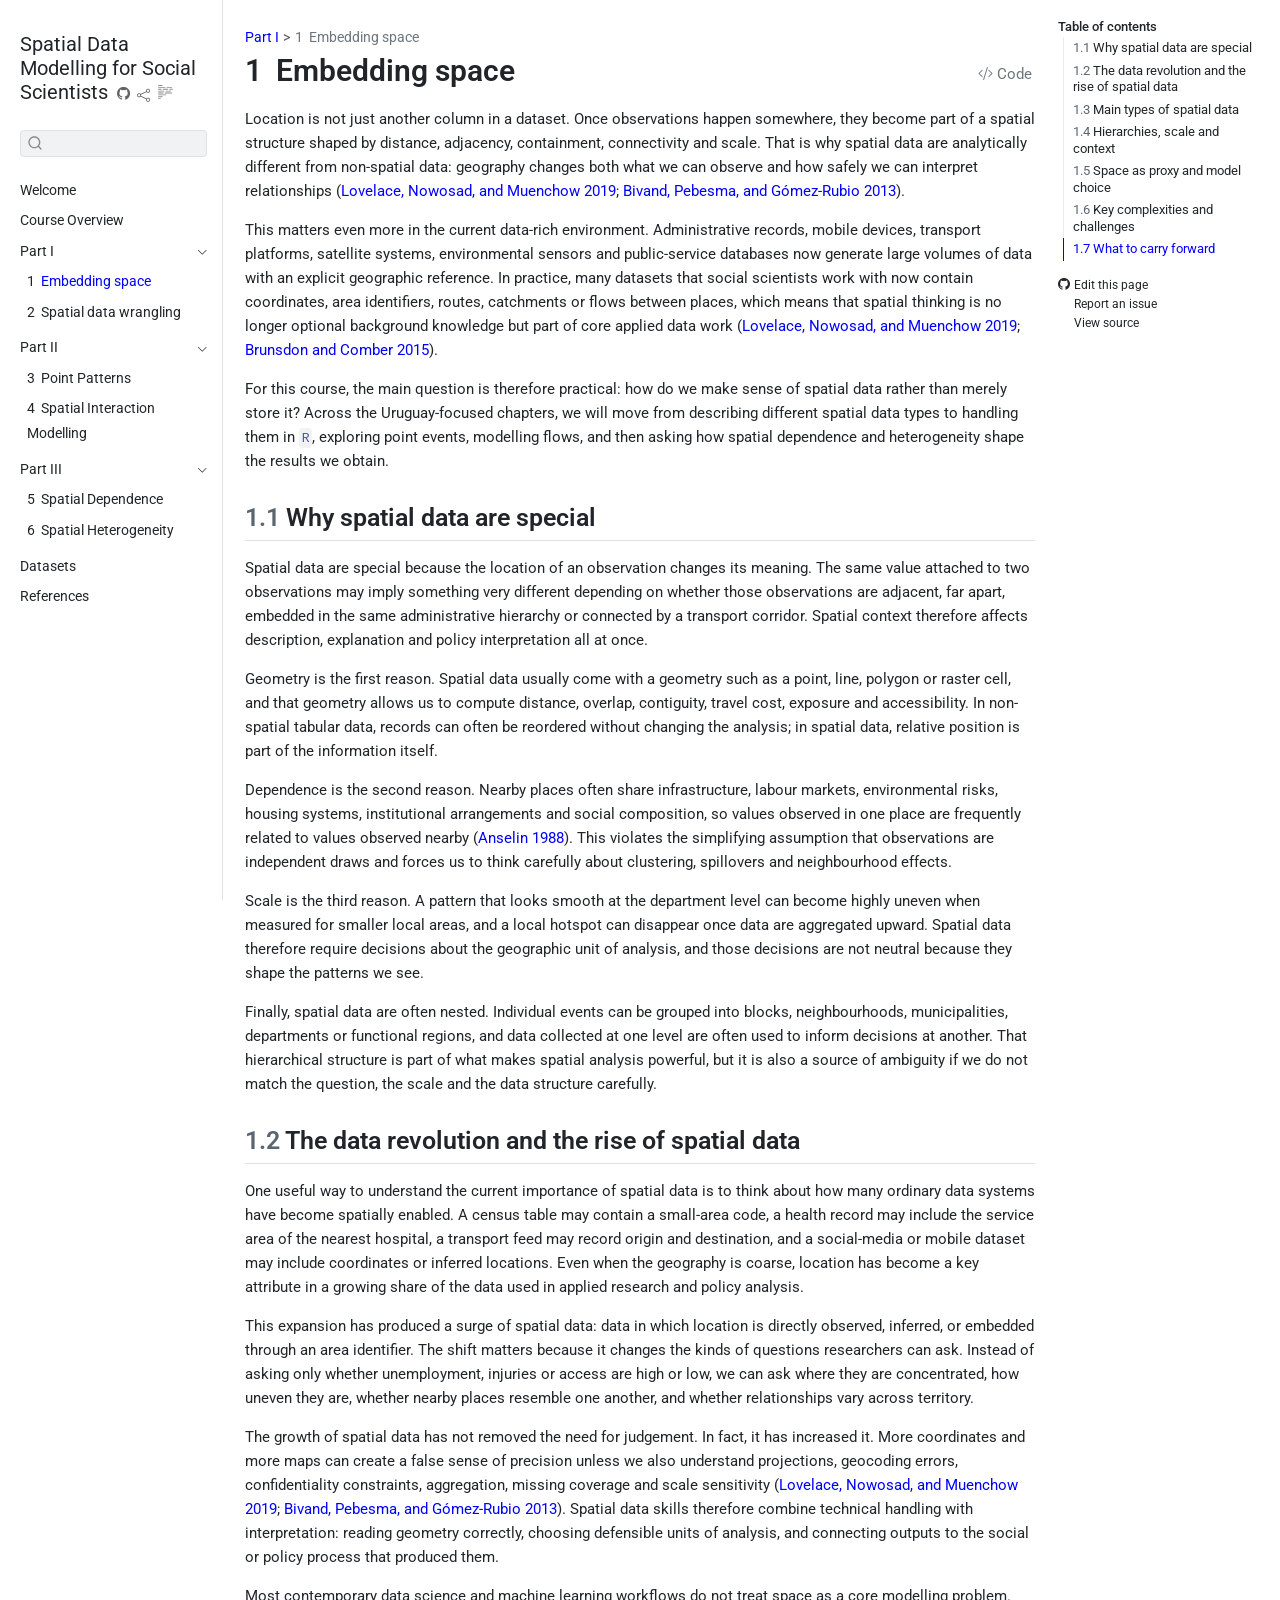
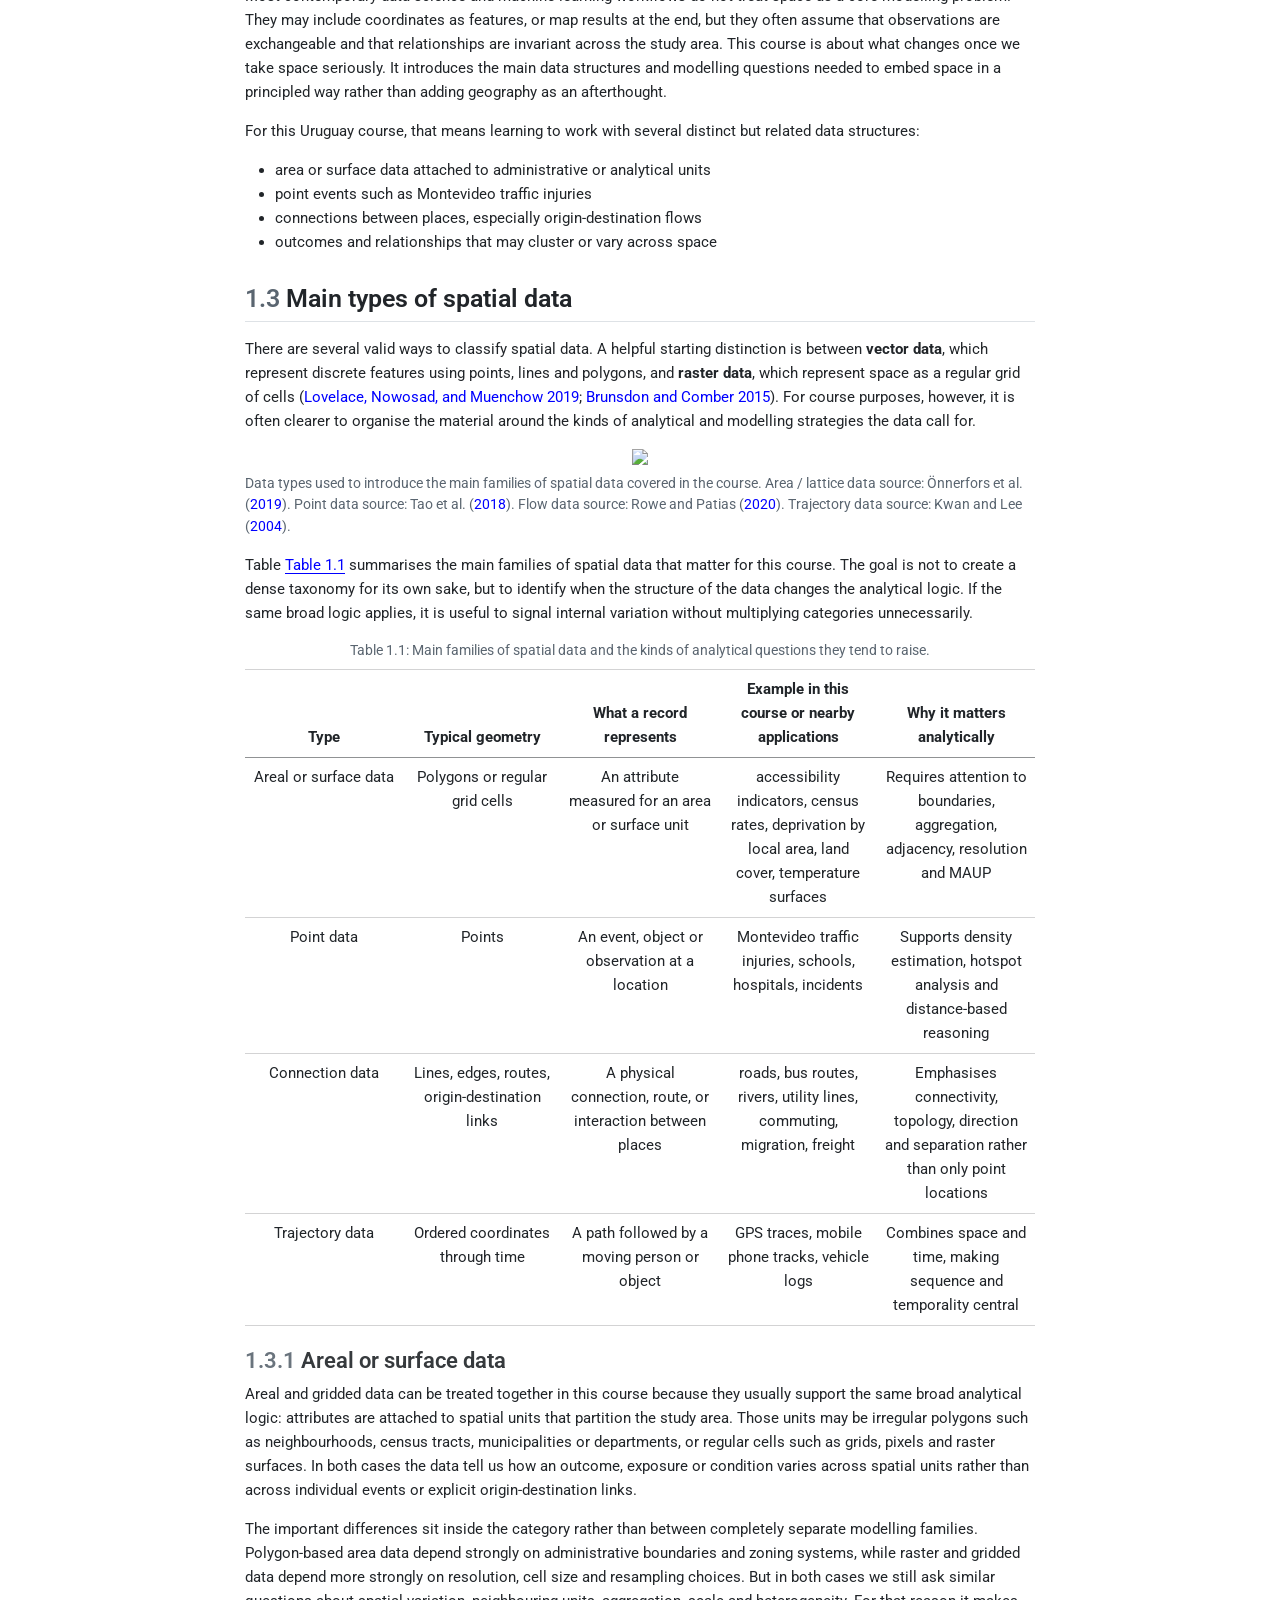
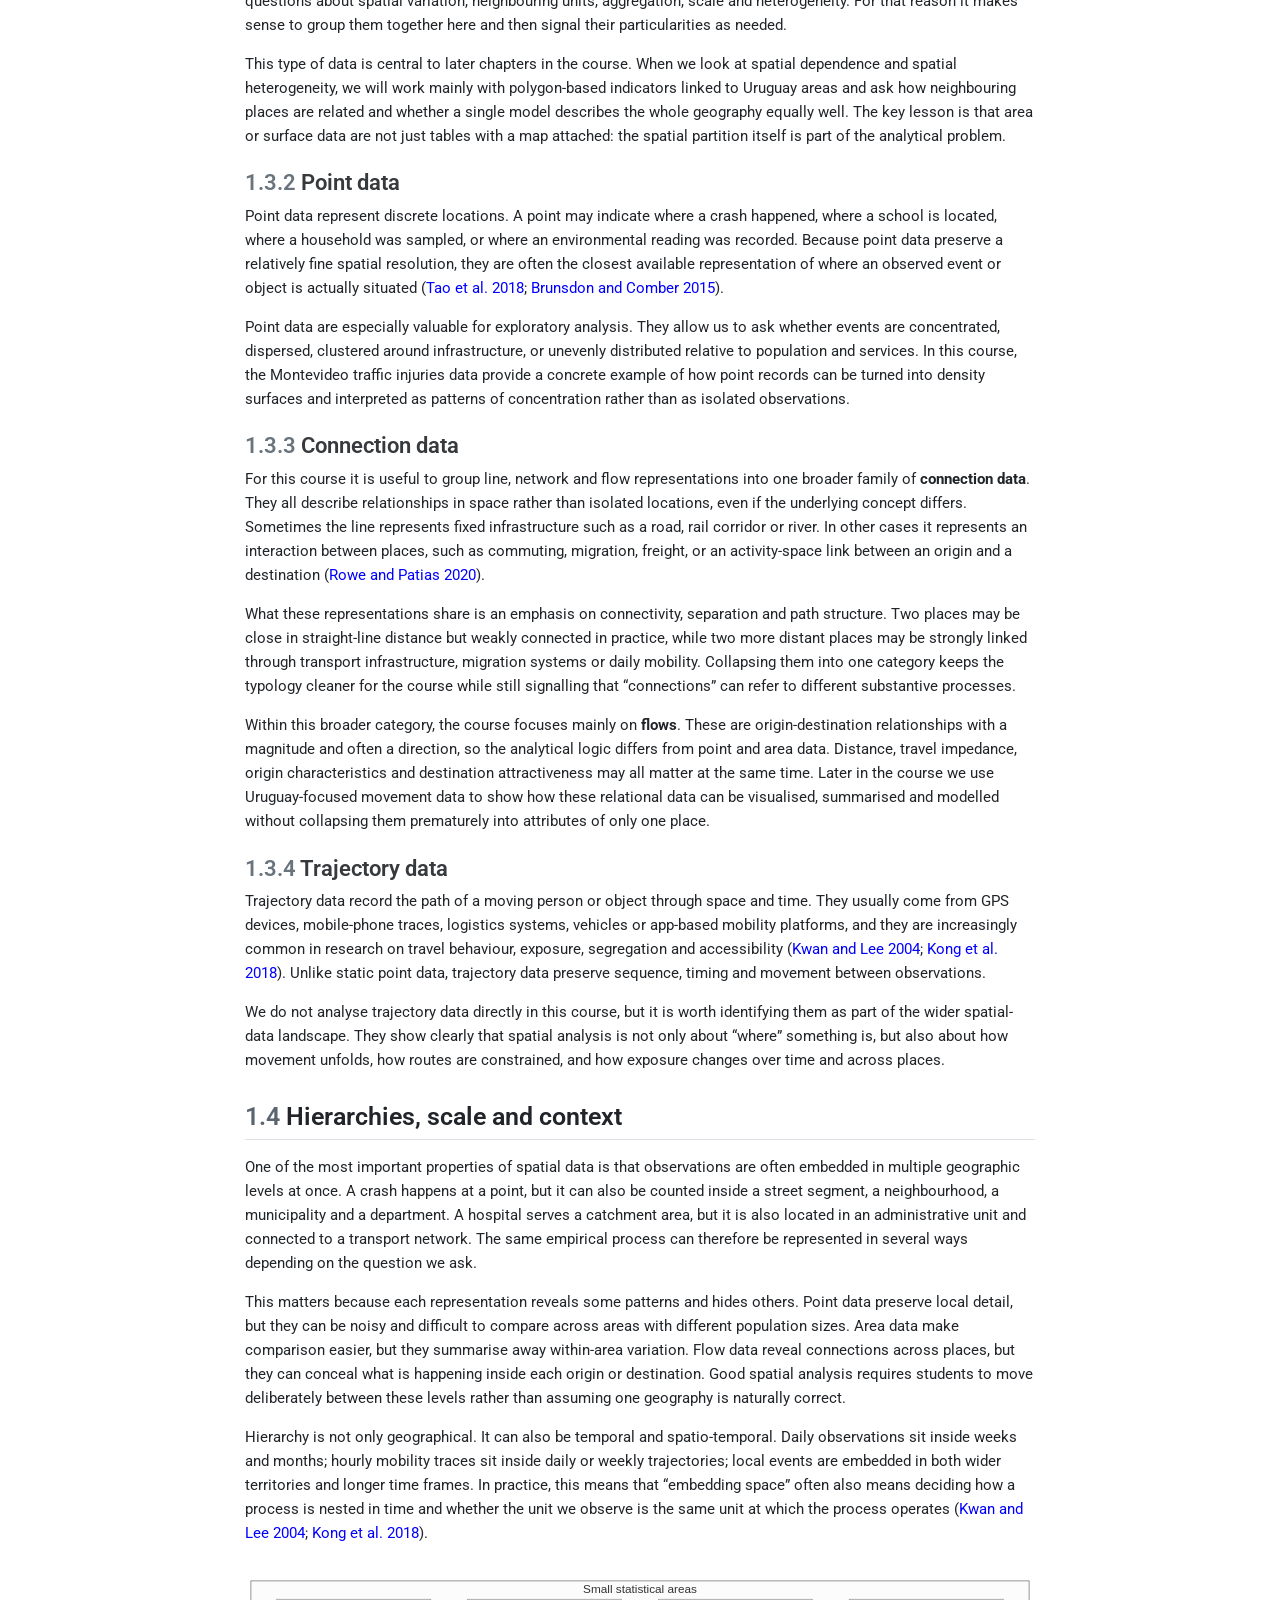
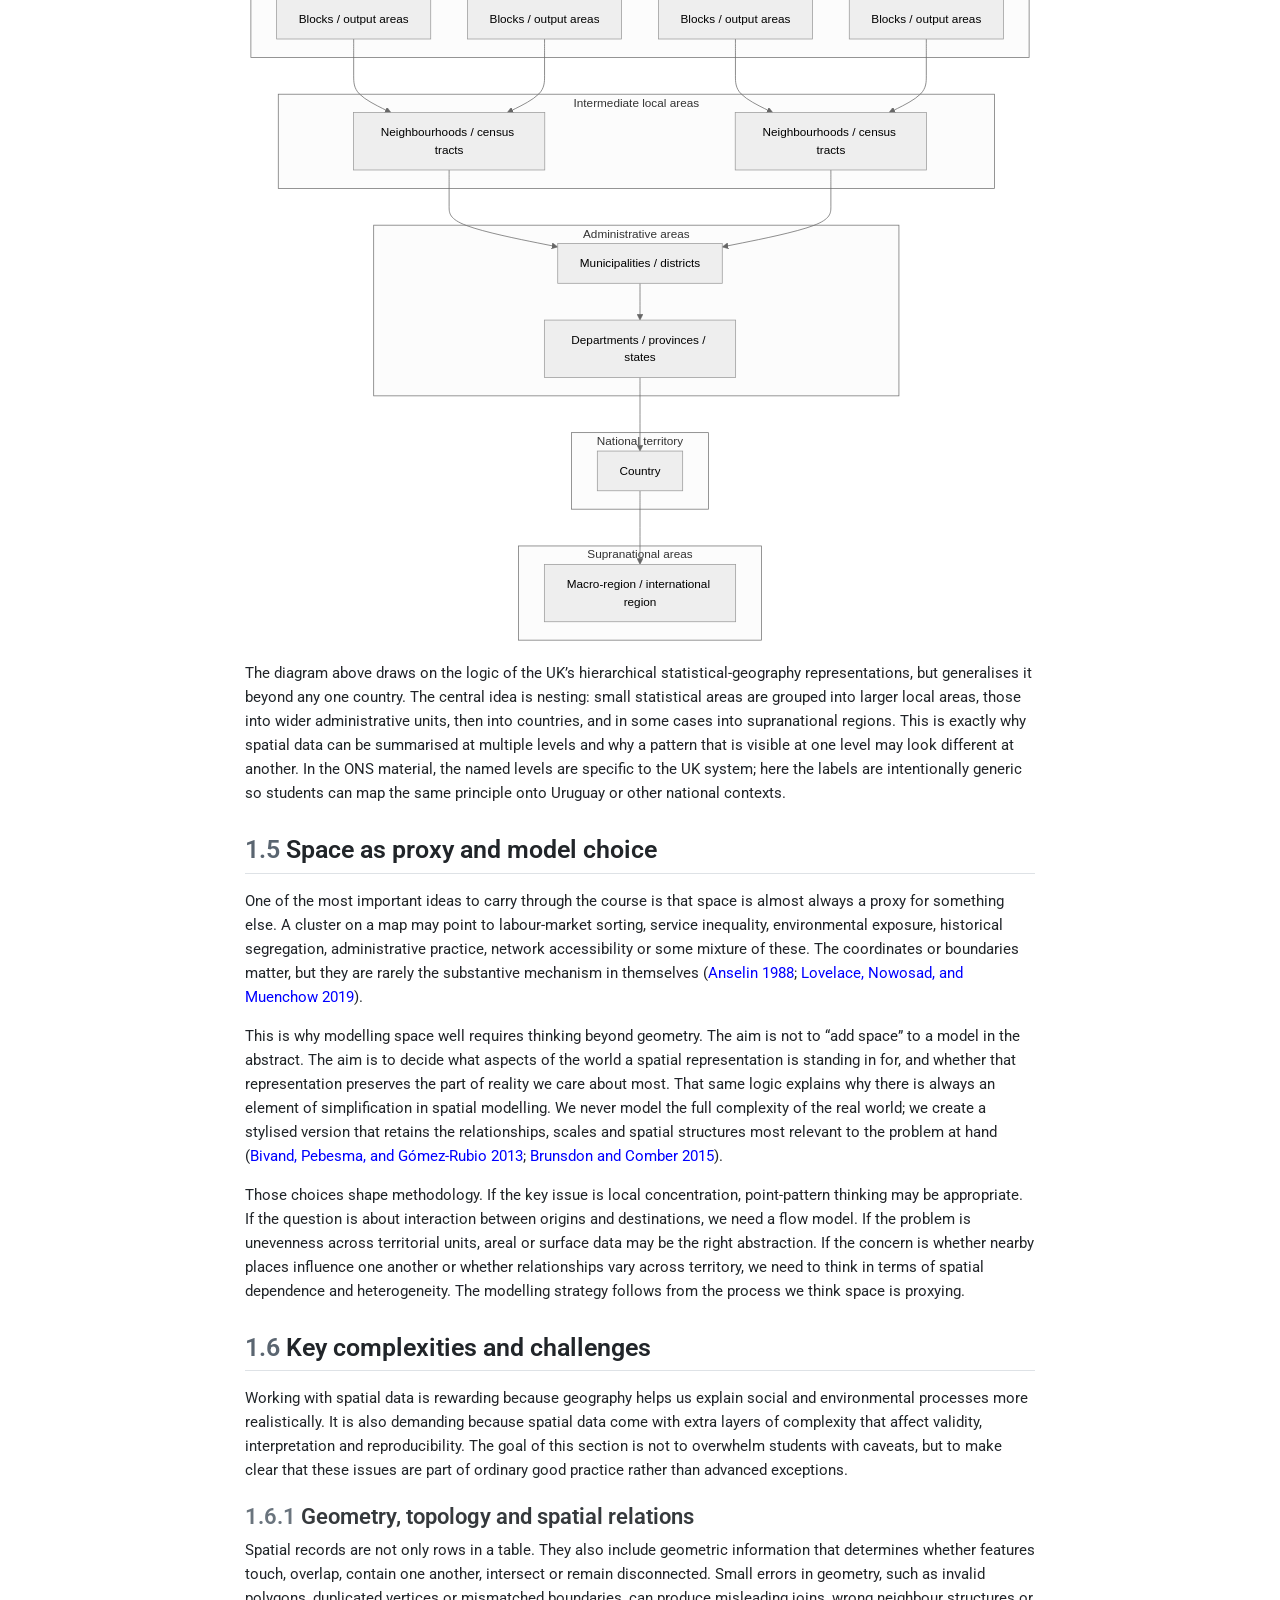
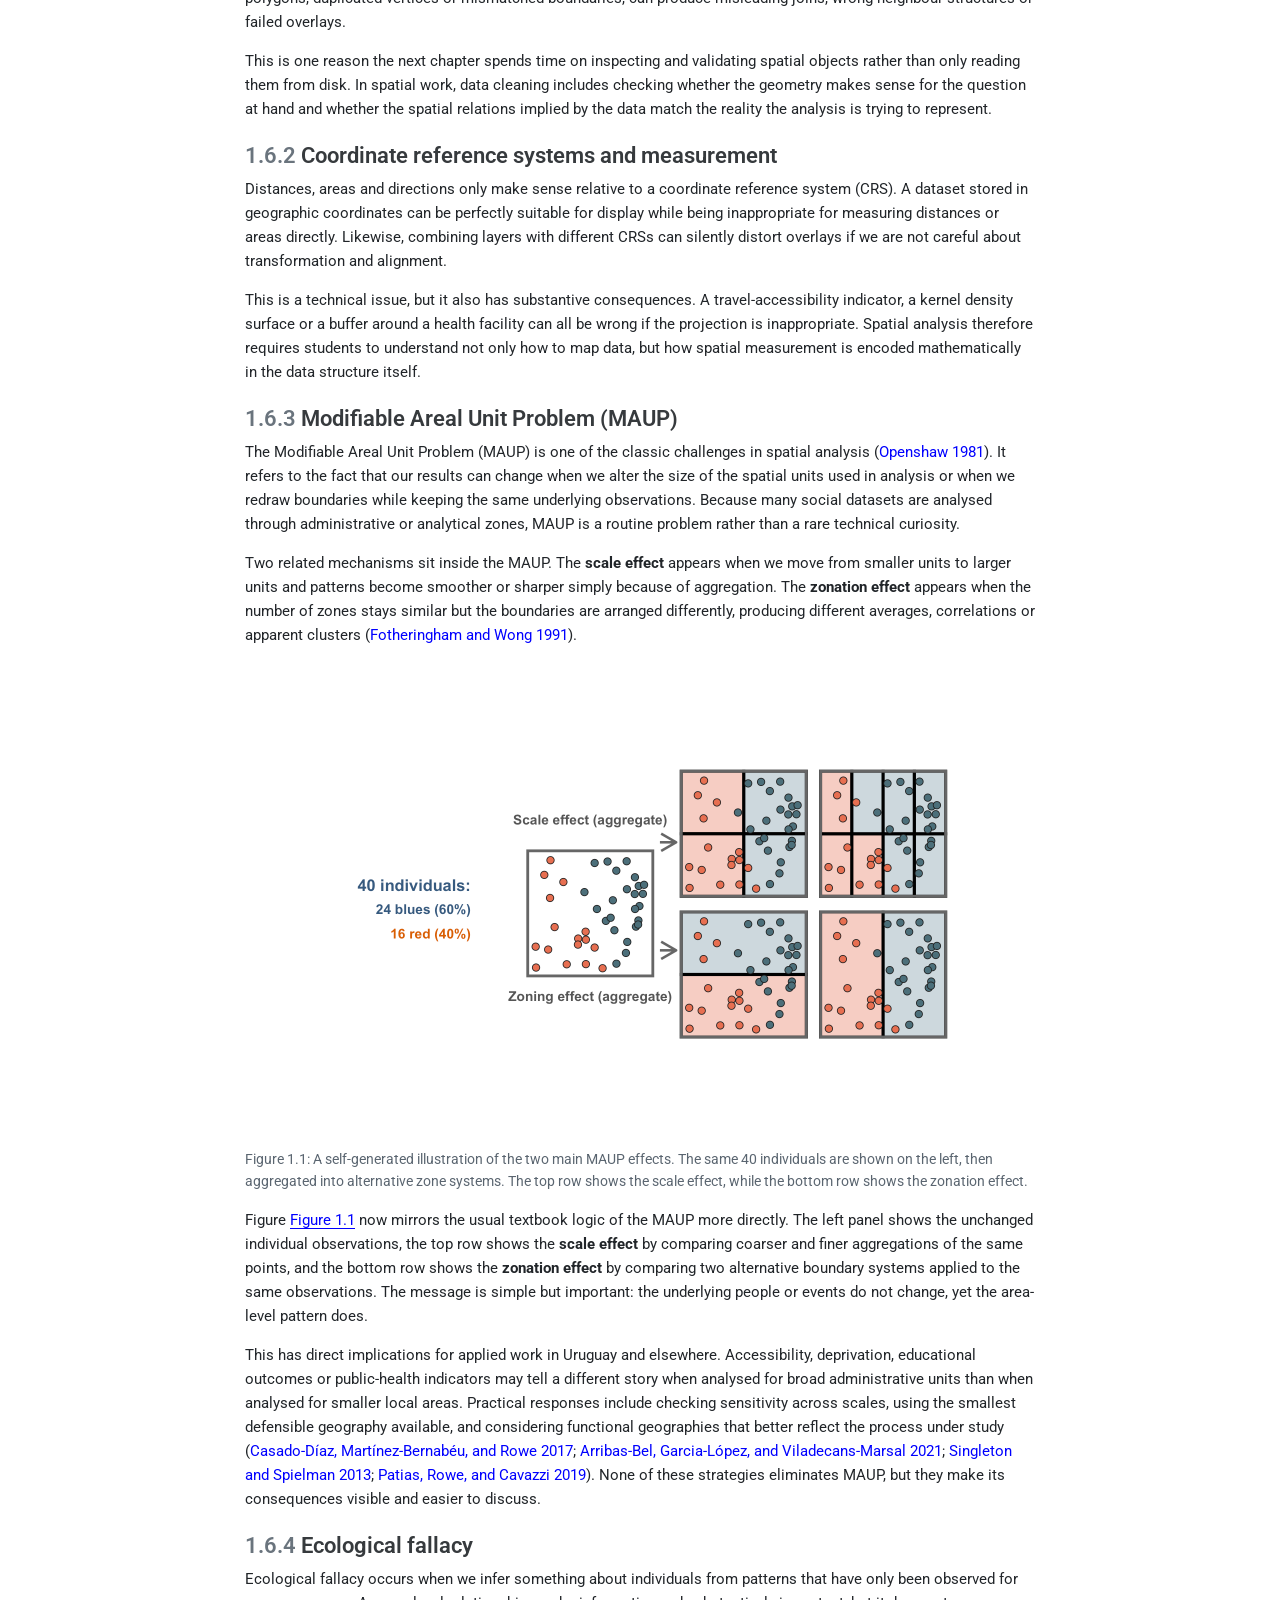
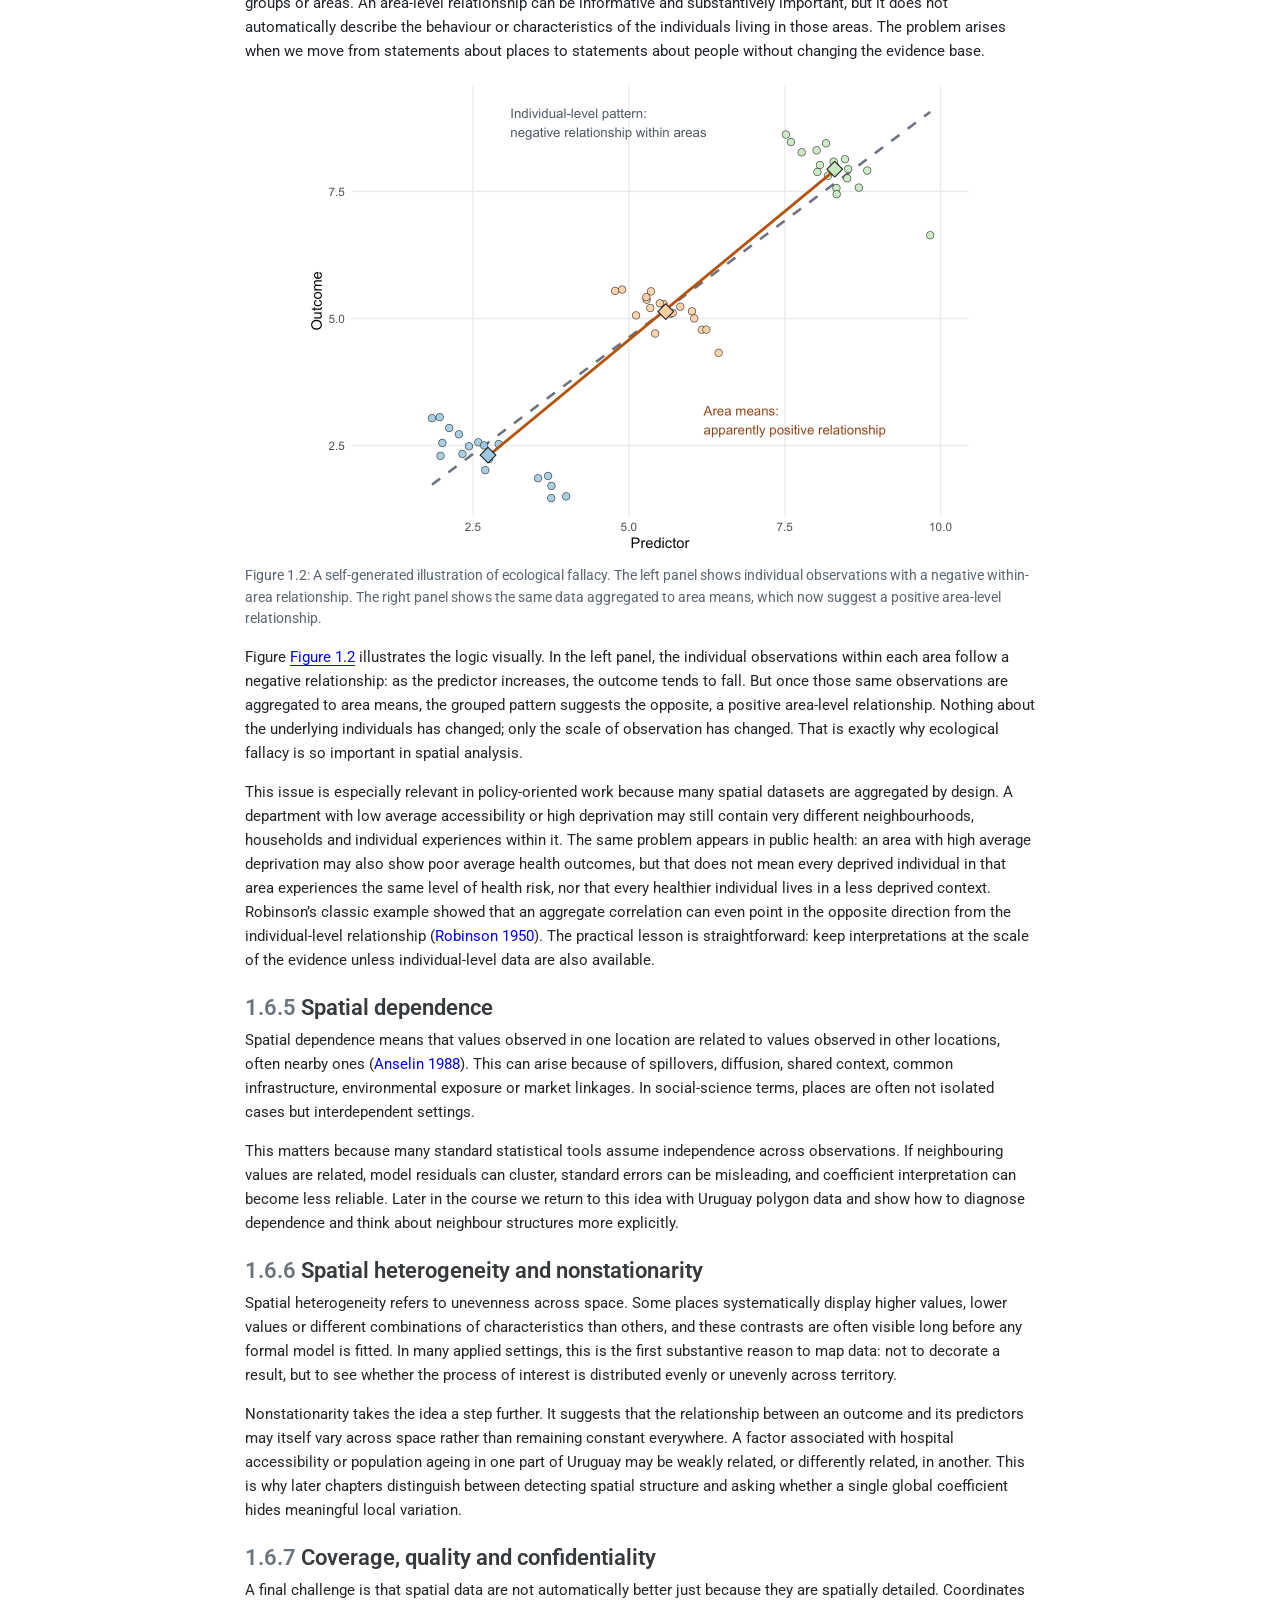
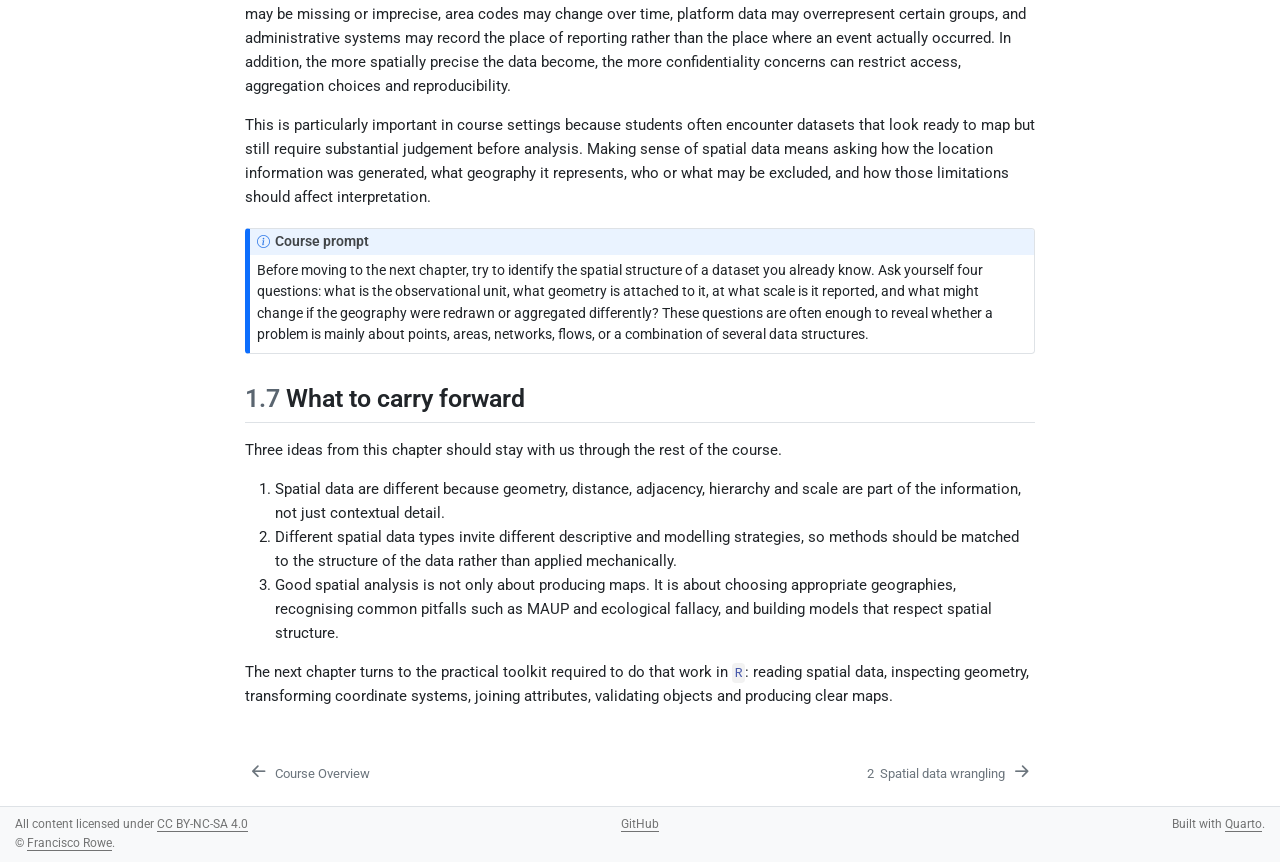
==== docs/01-embedding-space.html @ 727ccd39 "Add full course draft content" ====
<!DOCTYPE html>
<html xmlns="http://www.w3.org/1999/xhtml" lang="en" xml:lang="en"><head>
<meta http-equiv="Content-Type" content="text/html; charset=UTF-8">
<meta charset="utf-8">
<meta name="generator" content="quarto-1.8.26">
<meta name="viewport" content="width=device-width, initial-scale=1.0, user-scalable=yes">
<title>1&nbsp; Embedding space – Spatial Data Modelling for Social Scientists</title>
<style>
code{white-space: pre-wrap;}
span.smallcaps{font-variant: small-caps;}
div.columns{display: flex; gap: min(4vw, 1.5em);}
div.column{flex: auto; overflow-x: auto;}
div.hanging-indent{margin-left: 1.5em; text-indent: -1.5em;}
ul.task-list{list-style: none;}
ul.task-list li input[type="checkbox"] {
  width: 0.8em;
  margin: 0 0.8em 0.2em -1em; /* quarto-specific, see https://github.com/quarto-dev/quarto-cli/issues/4556 */ 
  vertical-align: middle;
}
/* CSS for syntax highlighting */
html { -webkit-text-size-adjust: 100%; }
pre > code.sourceCode { white-space: pre; position: relative; }
pre > code.sourceCode > span { display: inline-block; line-height: 1.25; }
pre > code.sourceCode > span:empty { height: 1.2em; }
.sourceCode { overflow: visible; }
code.sourceCode > span { color: inherit; text-decoration: inherit; }
div.sourceCode { margin: 1em 0; }
pre.sourceCode { margin: 0; }
@media screen {
div.sourceCode { overflow: auto; }
}
@media print {
pre > code.sourceCode { white-space: pre-wrap; }
pre > code.sourceCode > span { text-indent: -5em; padding-left: 5em; }
}
pre.numberSource code
  { counter-reset: source-line 0; }
pre.numberSource code > span
  { position: relative; left: -4em; counter-increment: source-line; }
pre.numberSource code > span > a:first-child::before
  { content: counter(source-line);
    position: relative; left: -1em; text-align: right; vertical-align: baseline;
    border: none; display: inline-block;
    -webkit-touch-callout: none; -webkit-user-select: none;
    -khtml-user-select: none; -moz-user-select: none;
    -ms-user-select: none; user-select: none;
    padding: 0 4px; width: 4em;
  }
pre.numberSource { margin-left: 3em;  padding-left: 4px; }
div.sourceCode
  {   }
@media screen {
pre > code.sourceCode > span > a:first-child::before { text-decoration: underline; }
}
/* CSS for citations */
div.csl-bib-body { }
div.csl-entry {
  clear: both;
  margin-bottom: 0em;
}
.hanging-indent div.csl-entry {
  margin-left:2em;
  text-indent:-2em;
}
div.csl-left-margin {
  min-width:2em;
  float:left;
}
div.csl-right-inline {
  margin-left:2em;
  padding-left:1em;
}
div.csl-indent {
  margin-left: 2em;
}</style>

<script src="site_libs/quarto-nav/quarto-nav.js"></script>
<script src="site_libs/quarto-nav/headroom.min.js"></script>
<script src="site_libs/clipboard/clipboard.min.js"></script>
<script src="site_libs/quarto-search/autocomplete.umd.js"></script>
<script src="site_libs/quarto-search/fuse.min.js"></script>
<script src="site_libs/quarto-search/quarto-search.js"></script>
<meta name="quarto:offset" content="./">
<link href="./02-spatial-data-wrangling.html" rel="next">
<link href="./course-overview.html" rel="prev">
<link href="./figs/cover/uruguay-course-logo.ico" rel="icon">
<script src="site_libs/quarto-html/quarto.js" type="module"></script>
<script src="site_libs/quarto-html/tabsets/tabsets.js" type="module"></script>
<script src="site_libs/quarto-html/axe/axe-check.js" type="module"></script>
<script src="site_libs/quarto-html/popper.min.js"></script>
<script src="site_libs/quarto-html/tippy.umd.min.js"></script>
<script src="site_libs/quarto-html/anchor.min.js"></script>
<link href="site_libs/quarto-html/tippy.css" rel="stylesheet">
<link href="site_libs/quarto-html/quarto-syntax-highlighting-3d62d204ba1604a696ce2d8f1e6896bb.css" rel="stylesheet" id="quarto-text-highlighting-styles">
<script src="site_libs/bootstrap/bootstrap.min.js"></script>
<link href="site_libs/bootstrap/bootstrap-icons.css" rel="stylesheet">
<link href="site_libs/bootstrap/bootstrap-e101a6dc663a546a5e09aa12163449fe.min.css" rel="stylesheet" append-hash="true" id="quarto-bootstrap" data-mode="light"><script id="quarto-search-options" type="application/json">{
  "location": "sidebar",
  "copy-button": false,
  "collapse-after": 3,
  "panel-placement": "start",
  "type": "textbox",
  "limit": 50,
  "keyboard-shortcut": [
    "f",
    "/",
    "s"
  ],
  "show-item-context": false,
  "language": {
    "search-no-results-text": "No results",
    "search-matching-documents-text": "matching documents",
    "search-copy-link-title": "Copy link to search",
    "search-hide-matches-text": "Hide additional matches",
    "search-more-match-text": "more match in this document",
    "search-more-matches-text": "more matches in this document",
    "search-clear-button-title": "Clear",
    "search-text-placeholder": "",
    "search-detached-cancel-button-title": "Cancel",
    "search-submit-button-title": "Submit",
    "search-label": "Search"
  }
}</script><style>html{ scroll-behavior: smooth; }</style>
<meta name="mermaid-theme" content="neutral">
<script src="site_libs/quarto-diagram/mermaid.min.js"></script><script src="site_libs/quarto-diagram/mermaid-init.js"></script><link href="site_libs/quarto-diagram/mermaid.css" rel="stylesheet">
<meta name="twitter:title" content="1&nbsp; Embedding space – Spatial Data Modelling for Social Scientists">
<meta name="twitter:description" content="">
<meta name="twitter:image" content="figs/ch1/datatypes.png">
<meta name="twitter:creator" content="fcorowe">
<meta name="twitter:card" content="summary_large_image">
</head>
<body class="nav-sidebar docked quarto-light">

<div id="quarto-search-results"></div>
  <header id="quarto-header" class="headroom fixed-top"><nav class="quarto-secondary-nav"><div class="container-fluid d-flex">
      <button type="button" class="quarto-btn-toggle btn" data-bs-toggle="collapse" role="button" data-bs-target=".quarto-sidebar-collapse-item" aria-controls="quarto-sidebar" aria-expanded="false" aria-label="Toggle sidebar navigation" onclick="if (window.quartoToggleHeadroom) { window.quartoToggleHeadroom(); }">
        <i class="bi bi-layout-text-sidebar-reverse"></i>
      </button>
        <nav class="quarto-page-breadcrumbs" aria-label="breadcrumb"><ol class="breadcrumb"><li class="breadcrumb-item"><a href="./01-embedding-space.html">Part I</a></li><li class="breadcrumb-item"><a href="./01-embedding-space.html"><span class="chapter-number">1</span>&nbsp; <span class="chapter-title">Embedding space</span></a></li></ol></nav>
        <a class="flex-grow-1" role="navigation" data-bs-toggle="collapse" data-bs-target=".quarto-sidebar-collapse-item" aria-controls="quarto-sidebar" aria-expanded="false" aria-label="Toggle sidebar navigation" onclick="if (window.quartoToggleHeadroom) { window.quartoToggleHeadroom(); }">      
        </a>
      <button type="button" class="btn quarto-search-button" aria-label="Search" onclick="window.quartoOpenSearch();">
        <i class="bi bi-search"></i>
      </button>
    </div>
  </nav></header><!-- content --><div id="quarto-content" class="quarto-container page-columns page-rows-contents page-layout-article">
<!-- sidebar -->
  <nav id="quarto-sidebar" class="sidebar collapse collapse-horizontal quarto-sidebar-collapse-item sidebar-navigation docked overflow-auto"><div class="pt-lg-2 mt-2 text-left sidebar-header">
    <div class="sidebar-title mb-0 py-0">
      <a href="./">Spatial Data Modelling for Social Scientists</a> 
        <div class="sidebar-tools-main tools-wide">
    <a href="https://github.com/fcorowe/smds_uruguay" title="Source Code" class="quarto-navigation-tool px-1" aria-label="Source Code"><i class="bi bi-github"></i></a>
    <div class="dropdown">
      <a href="" title="Share" id="quarto-navigation-tool-dropdown-0" class="quarto-navigation-tool dropdown-toggle px-1" data-bs-toggle="dropdown" aria-expanded="false" role="link" aria-label="Share"><i class="bi bi-share"></i></a>
      <ul class="dropdown-menu" aria-labelledby="quarto-navigation-tool-dropdown-0">
<li>
            <a class="dropdown-item sidebar-tools-main-item" href="https://twitter.com/intent/tweet?url=|url|">
              <i class="bi bi-twitter pe-1"></i>
            Twitter
            </a>
          </li>
          <li>
            <a class="dropdown-item sidebar-tools-main-item" href="https://www.facebook.com/sharer/sharer.php?u=|url|">
              <i class="bi bi-facebook pe-1"></i>
            Facebook
            </a>
          </li>
      </ul>
</div>
  <a href="" class="quarto-reader-toggle quarto-navigation-tool px-1" onclick="window.quartoToggleReader(); return false;" title="Toggle reader mode">
  <div class="quarto-reader-toggle-btn">
  <i class="bi"></i>
  </div>
</a>
</div>
    </div>
      </div>
        <div class="mt-2 flex-shrink-0 align-items-center">
        <div class="sidebar-search">
        <div id="quarto-search" class="" title="Search"></div>
        </div>
        </div>
    <div class="sidebar-menu-container"> 
    <ul class="list-unstyled mt-1">
<li class="sidebar-item">
  <div class="sidebar-item-container"> 
  <a href="./index.html" class="sidebar-item-text sidebar-link">
 <span class="menu-text">Welcome</span></a>
  </div>
</li>
        <li class="sidebar-item">
  <div class="sidebar-item-container"> 
  <a href="./course-overview.html" class="sidebar-item-text sidebar-link">
 <span class="menu-text">Course Overview</span></a>
  </div>
</li>
        <li class="sidebar-item sidebar-item-section">
      <div class="sidebar-item-container"> 
            <a class="sidebar-item-text sidebar-link text-start" data-bs-toggle="collapse" data-bs-target="#quarto-sidebar-section-1" role="navigation" aria-expanded="true">
 <span class="menu-text">Part I</span></a>
          <a class="sidebar-item-toggle text-start" data-bs-toggle="collapse" data-bs-target="#quarto-sidebar-section-1" role="navigation" aria-expanded="true" aria-label="Toggle section">
            <i class="bi bi-chevron-right ms-2"></i>
          </a> 
      </div>
      <ul id="quarto-sidebar-section-1" class="collapse list-unstyled sidebar-section depth1 show">
<li class="sidebar-item">
  <div class="sidebar-item-container"> 
  <a href="./01-embedding-space.html" class="sidebar-item-text sidebar-link active">
 <span class="menu-text"><span class="chapter-number">1</span>&nbsp; <span class="chapter-title">Embedding space</span></span></a>
  </div>
</li>
          <li class="sidebar-item">
  <div class="sidebar-item-container"> 
  <a href="./02-spatial-data-wrangling.html" class="sidebar-item-text sidebar-link">
 <span class="menu-text"><span class="chapter-number">2</span>&nbsp; <span class="chapter-title">Spatial data wrangling</span></span></a>
  </div>
</li>
      </ul>
</li>
        <li class="sidebar-item sidebar-item-section">
      <div class="sidebar-item-container"> 
            <a class="sidebar-item-text sidebar-link text-start" data-bs-toggle="collapse" data-bs-target="#quarto-sidebar-section-2" role="navigation" aria-expanded="true">
 <span class="menu-text">Part II</span></a>
          <a class="sidebar-item-toggle text-start" data-bs-toggle="collapse" data-bs-target="#quarto-sidebar-section-2" role="navigation" aria-expanded="true" aria-label="Toggle section">
            <i class="bi bi-chevron-right ms-2"></i>
          </a> 
      </div>
      <ul id="quarto-sidebar-section-2" class="collapse list-unstyled sidebar-section depth1 show">
<li class="sidebar-item">
  <div class="sidebar-item-container"> 
  <a href="./03-points.html" class="sidebar-item-text sidebar-link">
 <span class="menu-text"><span class="chapter-number">3</span>&nbsp; <span class="chapter-title">Point Patterns</span></span></a>
  </div>
</li>
          <li class="sidebar-item">
  <div class="sidebar-item-container"> 
  <a href="./04-spatial-interaction-model.html" class="sidebar-item-text sidebar-link">
 <span class="menu-text"><span class="chapter-number">4</span>&nbsp; <span class="chapter-title">Spatial Interaction Modelling</span></span></a>
  </div>
</li>
      </ul>
</li>
        <li class="sidebar-item sidebar-item-section">
      <div class="sidebar-item-container"> 
            <a class="sidebar-item-text sidebar-link text-start" data-bs-toggle="collapse" data-bs-target="#quarto-sidebar-section-3" role="navigation" aria-expanded="true">
 <span class="menu-text">Part III</span></a>
          <a class="sidebar-item-toggle text-start" data-bs-toggle="collapse" data-bs-target="#quarto-sidebar-section-3" role="navigation" aria-expanded="true" aria-label="Toggle section">
            <i class="bi bi-chevron-right ms-2"></i>
          </a> 
      </div>
      <ul id="quarto-sidebar-section-3" class="collapse list-unstyled sidebar-section depth1 show">
<li class="sidebar-item">
  <div class="sidebar-item-container"> 
  <a href="./05-spatial-dependence.html" class="sidebar-item-text sidebar-link">
 <span class="menu-text"><span class="chapter-number">5</span>&nbsp; <span class="chapter-title">Spatial Dependence</span></span></a>
  </div>
</li>
          <li class="sidebar-item">
  <div class="sidebar-item-container"> 
  <a href="./06-spatial-heterogeneity.html" class="sidebar-item-text sidebar-link">
 <span class="menu-text"><span class="chapter-number">6</span>&nbsp; <span class="chapter-title">Spatial Heterogeneity</span></span></a>
  </div>
</li>
      </ul>
</li>
        <li class="sidebar-item">
  <div class="sidebar-item-container"> 
  <a href="./data.html" class="sidebar-item-text sidebar-link">
 <span class="menu-text">Datasets</span></a>
  </div>
</li>
        <li class="sidebar-item">
  <div class="sidebar-item-container"> 
  <a href="./references.html" class="sidebar-item-text sidebar-link">
 <span class="menu-text">References</span></a>
  </div>
</li>
    </ul>
</div>
</nav><div id="quarto-sidebar-glass" class="quarto-sidebar-collapse-item" data-bs-toggle="collapse" data-bs-target=".quarto-sidebar-collapse-item"></div>
<!-- margin-sidebar -->
    <div id="quarto-margin-sidebar" class="sidebar margin-sidebar">
        <nav id="TOC" role="doc-toc" class="toc-active"><h2 id="toc-title">Table of contents</h2>
   
  <ul>
<li><a href="#why-spatial-data-are-special" id="toc-why-spatial-data-are-special" class="nav-link active" data-scroll-target="#why-spatial-data-are-special"><span class="header-section-number">1.1</span> Why spatial data are special</a></li>
  <li><a href="#the-data-revolution-and-the-rise-of-spatial-data" id="toc-the-data-revolution-and-the-rise-of-spatial-data" class="nav-link" data-scroll-target="#the-data-revolution-and-the-rise-of-spatial-data"><span class="header-section-number">1.2</span> The data revolution and the rise of spatial data</a></li>
  <li>
<a href="#main-types-of-spatial-data" id="toc-main-types-of-spatial-data" class="nav-link" data-scroll-target="#main-types-of-spatial-data"><span class="header-section-number">1.3</span> Main types of spatial data</a>
  <ul class="collapse">
<li><a href="#areal-or-surface-data" id="toc-areal-or-surface-data" class="nav-link" data-scroll-target="#areal-or-surface-data"><span class="header-section-number">1.3.1</span> Areal or surface data</a></li>
  <li><a href="#point-data" id="toc-point-data" class="nav-link" data-scroll-target="#point-data"><span class="header-section-number">1.3.2</span> Point data</a></li>
  <li><a href="#connection-data" id="toc-connection-data" class="nav-link" data-scroll-target="#connection-data"><span class="header-section-number">1.3.3</span> Connection data</a></li>
  <li><a href="#trajectory-data" id="toc-trajectory-data" class="nav-link" data-scroll-target="#trajectory-data"><span class="header-section-number">1.3.4</span> Trajectory data</a></li>
  </ul>
</li>
  <li><a href="#hierarchies-scale-and-context" id="toc-hierarchies-scale-and-context" class="nav-link" data-scroll-target="#hierarchies-scale-and-context"><span class="header-section-number">1.4</span> Hierarchies, scale and context</a></li>
  <li><a href="#space-as-proxy-and-model-choice" id="toc-space-as-proxy-and-model-choice" class="nav-link" data-scroll-target="#space-as-proxy-and-model-choice"><span class="header-section-number">1.5</span> Space as proxy and model choice</a></li>
  <li>
<a href="#key-complexities-and-challenges" id="toc-key-complexities-and-challenges" class="nav-link" data-scroll-target="#key-complexities-and-challenges"><span class="header-section-number">1.6</span> Key complexities and challenges</a>
  <ul class="collapse">
<li><a href="#geometry-topology-and-spatial-relations" id="toc-geometry-topology-and-spatial-relations" class="nav-link" data-scroll-target="#geometry-topology-and-spatial-relations"><span class="header-section-number">1.6.1</span> Geometry, topology and spatial relations</a></li>
  <li><a href="#coordinate-reference-systems-and-measurement" id="toc-coordinate-reference-systems-and-measurement" class="nav-link" data-scroll-target="#coordinate-reference-systems-and-measurement"><span class="header-section-number">1.6.2</span> Coordinate reference systems and measurement</a></li>
  <li><a href="#modifiable-areal-unit-problem-maup" id="toc-modifiable-areal-unit-problem-maup" class="nav-link" data-scroll-target="#modifiable-areal-unit-problem-maup"><span class="header-section-number">1.6.3</span> Modifiable Areal Unit Problem (MAUP)</a></li>
  <li><a href="#ecological-fallacy" id="toc-ecological-fallacy" class="nav-link" data-scroll-target="#ecological-fallacy"><span class="header-section-number">1.6.4</span> Ecological fallacy</a></li>
  <li><a href="#spatial-dependence" id="toc-spatial-dependence" class="nav-link" data-scroll-target="#spatial-dependence"><span class="header-section-number">1.6.5</span> Spatial dependence</a></li>
  <li><a href="#spatial-heterogeneity-and-nonstationarity" id="toc-spatial-heterogeneity-and-nonstationarity" class="nav-link" data-scroll-target="#spatial-heterogeneity-and-nonstationarity"><span class="header-section-number">1.6.6</span> Spatial heterogeneity and nonstationarity</a></li>
  <li><a href="#coverage-quality-and-confidentiality" id="toc-coverage-quality-and-confidentiality" class="nav-link" data-scroll-target="#coverage-quality-and-confidentiality"><span class="header-section-number">1.6.7</span> Coverage, quality and confidentiality</a></li>
  </ul>
</li>
  <li><a href="#what-to-carry-forward" id="toc-what-to-carry-forward" class="nav-link" data-scroll-target="#what-to-carry-forward"><span class="header-section-number">1.7</span> What to carry forward</a></li>
  </ul><div class="toc-actions"><ul><li><a href="https://github.com/fcorowe/smds_uruguay/edit/main/01-embedding-space.qmd" class="toc-action"><i class="bi bi-github"></i>Edit this page</a></li><li><a href="https://github.com/fcorowe/smds_uruguay/issues/new" class="toc-action"><i class="bi empty"></i>Report an issue</a></li><li><a href="https://github.com/fcorowe/smds_uruguay/blob/main/01-embedding-space.qmd" class="toc-action"><i class="bi empty"></i>View source</a></li></ul></div></nav>
    </div>
<!-- main -->
<main class="content" id="quarto-document-content"><header id="title-block-header" class="quarto-title-block default"><nav class="quarto-page-breadcrumbs quarto-title-breadcrumbs d-none d-lg-block" aria-label="breadcrumb"><ol class="breadcrumb"><li class="breadcrumb-item"><a href="./01-embedding-space.html">Part I</a></li><li class="breadcrumb-item"><a href="./01-embedding-space.html"><span class="chapter-number">1</span>&nbsp; <span class="chapter-title">Embedding space</span></a></li></ol></nav><div class="quarto-title">
<div class="quarto-title-block"><div><h1 class="title">
<span class="chapter-number">1</span>&nbsp; <span class="chapter-title">Embedding space</span>
</h1><button type="button" class="btn code-tools-button" id="quarto-code-tools-source"><i class="bi"></i> Code</button></div></div>
</div>



<div class="quarto-title-meta">

    
  
    
  </div>
  


</header><p>Location is not just another column in a dataset. Once observations happen somewhere, they become part of a spatial structure shaped by distance, adjacency, containment, connectivity and scale. That is why spatial data are analytically different from non-spatial data: geography changes both what we can observe and how safely we can interpret relationships <span class="citation" data-cites="lovelace2019 bivand2013">(<a href="references.html#ref-lovelace2019" role="doc-biblioref">Lovelace, Nowosad, and Muenchow 2019</a>; <a href="references.html#ref-bivand2013" role="doc-biblioref">Bivand, Pebesma, and Gómez-Rubio 2013</a>)</span>.</p>
<p>This matters even more in the current data-rich environment. Administrative records, mobile devices, transport platforms, satellite systems, environmental sensors and public-service databases now generate large volumes of data with an explicit geographic reference. In practice, many datasets that social scientists work with now contain coordinates, area identifiers, routes, catchments or flows between places, which means that spatial thinking is no longer optional background knowledge but part of core applied data work <span class="citation" data-cites="lovelace2019 comber2015">(<a href="references.html#ref-lovelace2019" role="doc-biblioref">Lovelace, Nowosad, and Muenchow 2019</a>; <a href="references.html#ref-comber2015" role="doc-biblioref">Brunsdon and Comber 2015</a>)</span>.</p>
<p>For this course, the main question is therefore practical: how do we make sense of spatial data rather than merely store it? Across the Uruguay-focused chapters, we will move from describing different spatial data types to handling them in <code>R</code>, exploring point events, modelling flows, and then asking how spatial dependence and heterogeneity shape the results we obtain.</p>
<section id="why-spatial-data-are-special" class="level2" data-number="1.1"><h2 data-number="1.1" class="anchored" data-anchor-id="why-spatial-data-are-special">
<span class="header-section-number">1.1</span> Why spatial data are special</h2>
<p>Spatial data are special because the location of an observation changes its meaning. The same value attached to two observations may imply something very different depending on whether those observations are adjacent, far apart, embedded in the same administrative hierarchy or connected by a transport corridor. Spatial context therefore affects description, explanation and policy interpretation all at once.</p>
<p>Geometry is the first reason. Spatial data usually come with a geometry such as a point, line, polygon or raster cell, and that geometry allows us to compute distance, overlap, contiguity, travel cost, exposure and accessibility. In non-spatial tabular data, records can often be reordered without changing the analysis; in spatial data, relative position is part of the information itself.</p>
<p>Dependence is the second reason. Nearby places often share infrastructure, labour markets, environmental risks, housing systems, institutional arrangements and social composition, so values observed in one place are frequently related to values observed nearby <span class="citation" data-cites="anselin1988spatial">(<a href="references.html#ref-anselin1988spatial" role="doc-biblioref">Anselin 1988</a>)</span>. This violates the simplifying assumption that observations are independent draws and forces us to think carefully about clustering, spillovers and neighbourhood effects.</p>
<p>Scale is the third reason. A pattern that looks smooth at the department level can become highly uneven when measured for smaller local areas, and a local hotspot can disappear once data are aggregated upward. Spatial data therefore require decisions about the geographic unit of analysis, and those decisions are not neutral because they shape the patterns we see.</p>
<p>Finally, spatial data are often nested. Individual events can be grouped into blocks, neighbourhoods, municipalities, departments or functional regions, and data collected at one level are often used to inform decisions at another. That hierarchical structure is part of what makes spatial analysis powerful, but it is also a source of ambiguity if we do not match the question, the scale and the data structure carefully.</p>
</section><section id="the-data-revolution-and-the-rise-of-spatial-data" class="level2" data-number="1.2"><h2 data-number="1.2" class="anchored" data-anchor-id="the-data-revolution-and-the-rise-of-spatial-data">
<span class="header-section-number">1.2</span> The data revolution and the rise of spatial data</h2>
<p>One useful way to understand the current importance of spatial data is to think about how many ordinary data systems have become spatially enabled. A census table may contain a small-area code, a health record may include the service area of the nearest hospital, a transport feed may record origin and destination, and a social-media or mobile dataset may include coordinates or inferred locations. Even when the geography is coarse, location has become a key attribute in a growing share of the data used in applied research and policy analysis.</p>
<p>This expansion has produced a surge of spatial data: data in which location is directly observed, inferred, or embedded through an area identifier. The shift matters because it changes the kinds of questions researchers can ask. Instead of asking only whether unemployment, injuries or access are high or low, we can ask where they are concentrated, how uneven they are, whether nearby places resemble one another, and whether relationships vary across territory.</p>
<p>The growth of spatial data has not removed the need for judgement. In fact, it has increased it. More coordinates and more maps can create a false sense of precision unless we also understand projections, geocoding errors, confidentiality constraints, aggregation, missing coverage and scale sensitivity <span class="citation" data-cites="lovelace2019 bivand2013">(<a href="references.html#ref-lovelace2019" role="doc-biblioref">Lovelace, Nowosad, and Muenchow 2019</a>; <a href="references.html#ref-bivand2013" role="doc-biblioref">Bivand, Pebesma, and Gómez-Rubio 2013</a>)</span>. Spatial data skills therefore combine technical handling with interpretation: reading geometry correctly, choosing defensible units of analysis, and connecting outputs to the social or policy process that produced them.</p>
<p>Most contemporary data science and machine learning workflows do not treat space as a core modelling problem. They may include coordinates as features, or map results at the end, but they often assume that observations are exchangeable and that relationships are invariant across the study area. This course is about what changes once we take space seriously. It introduces the main data structures and modelling questions needed to embed space in a principled way rather than adding geography as an afterthought.</p>
<p>For this Uruguay course, that means learning to work with several distinct but related data structures:</p>
<ul>
<li>area or surface data attached to administrative or analytical units</li>
<li>point events such as Montevideo traffic injuries</li>
<li>connections between places, especially origin-destination flows</li>
<li>outcomes and relationships that may cluster or vary across space</li>
</ul></section><section id="main-types-of-spatial-data" class="level2" data-number="1.3"><h2 data-number="1.3" class="anchored" data-anchor-id="main-types-of-spatial-data">
<span class="header-section-number">1.3</span> Main types of spatial data</h2>
<p>There are several valid ways to classify spatial data. A helpful starting distinction is between <strong>vector data</strong>, which represent discrete features using points, lines and polygons, and <strong>raster data</strong>, which represent space as a regular grid of cells <span class="citation" data-cites="lovelace2019 comber2015">(<a href="references.html#ref-lovelace2019" role="doc-biblioref">Lovelace, Nowosad, and Muenchow 2019</a>; <a href="references.html#ref-comber2015" role="doc-biblioref">Brunsdon and Comber 2015</a>)</span>. For course purposes, however, it is often clearer to organise the material around the kinds of analytical and modelling strategies the data call for.</p>
<div class="quarto-figure quarto-figure-center">
<figure class="figure"><p><img src="figs/ch1/datatypes.png" class="img-fluid figure-img"></p>
<figcaption>Data types used to introduce the main families of spatial data covered in the course. Area / lattice data source: <span class="citation" data-cites="onnerfors2019eurostat">Önnerfors et al. (<a href="references.html#ref-onnerfors2019eurostat" role="doc-biblioref">2019</a>)</span>. Point data source: <span class="citation" data-cites="tao2018">Tao et al. (<a href="references.html#ref-tao2018" role="doc-biblioref">2018</a>)</span>. Flow data source: <span class="citation" data-cites="rowe2020">Rowe and Patias (<a href="references.html#ref-rowe2020" role="doc-biblioref">2020</a>)</span>. Trajectory data source: <span class="citation" data-cites="kwan2004geovisualization">Kwan and Lee (<a href="references.html#ref-kwan2004geovisualization" role="doc-biblioref">2004</a>)</span>.</figcaption></figure>
</div>
<p>Table <a href="#tbl-spatial-data-types" class="quarto-xref">Table&nbsp;<span>1.1</span></a> summarises the main families of spatial data that matter for this course. The goal is not to create a dense taxonomy for its own sake, but to identify when the structure of the data changes the analytical logic. If the same broad logic applies, it is useful to signal internal variation without multiplying categories unnecessarily.</p>
<div id="tbl-spatial-data-types" class="quarto-float quarto-figure quarto-figure-center anchored">
<figure class="quarto-float quarto-float-tbl figure"><figcaption class="quarto-float-caption-top quarto-float-caption quarto-float-tbl" id="tbl-spatial-data-types-caption-0ceaefa1-69ba-4598-a22c-09a6ac19f8ca">
Table&nbsp;1.1: Main families of spatial data and the kinds of analytical questions they tend to raise.
</figcaption><div aria-describedby="tbl-spatial-data-types-caption-0ceaefa1-69ba-4598-a22c-09a6ac19f8ca">
<table class="caption-top table">
<colgroup>
<col style="width: 20%">
<col style="width: 20%">
<col style="width: 20%">
<col style="width: 20%">
<col style="width: 20%">
</colgroup>
<thead><tr class="header">
<th>Type</th>
<th>Typical geometry</th>
<th>What a record represents</th>
<th>Example in this course or nearby applications</th>
<th>Why it matters analytically</th>
</tr></thead>
<tbody>
<tr class="odd">
<td>Areal or surface data</td>
<td>Polygons or regular grid cells</td>
<td>An attribute measured for an area or surface unit</td>
<td>accessibility indicators, census rates, deprivation by local area, land cover, temperature surfaces</td>
<td>Requires attention to boundaries, aggregation, adjacency, resolution and MAUP</td>
</tr>
<tr class="even">
<td>Point data</td>
<td>Points</td>
<td>An event, object or observation at a location</td>
<td>Montevideo traffic injuries, schools, hospitals, incidents</td>
<td>Supports density estimation, hotspot analysis and distance-based reasoning</td>
</tr>
<tr class="odd">
<td>Connection data</td>
<td>Lines, edges, routes, origin-destination links</td>
<td>A physical connection, route, or interaction between places</td>
<td>roads, bus routes, rivers, utility lines, commuting, migration, freight</td>
<td>Emphasises connectivity, topology, direction and separation rather than only point locations</td>
</tr>
<tr class="even">
<td>Trajectory data</td>
<td>Ordered coordinates through time</td>
<td>A path followed by a moving person or object</td>
<td>GPS traces, mobile phone tracks, vehicle logs</td>
<td>Combines space and time, making sequence and temporality central</td>
</tr>
</tbody>
</table>
</div>
</figure>
</div>
<section id="areal-or-surface-data" class="level3" data-number="1.3.1"><h3 data-number="1.3.1" class="anchored" data-anchor-id="areal-or-surface-data">
<span class="header-section-number">1.3.1</span> Areal or surface data</h3>
<p>Areal and gridded data can be treated together in this course because they usually support the same broad analytical logic: attributes are attached to spatial units that partition the study area. Those units may be irregular polygons such as neighbourhoods, census tracts, municipalities or departments, or regular cells such as grids, pixels and raster surfaces. In both cases the data tell us how an outcome, exposure or condition varies across spatial units rather than across individual events or explicit origin-destination links.</p>
<p>The important differences sit inside the category rather than between completely separate modelling families. Polygon-based area data depend strongly on administrative boundaries and zoning systems, while raster and gridded data depend more strongly on resolution, cell size and resampling choices. But in both cases we still ask similar questions about spatial variation, neighbouring units, aggregation, scale and heterogeneity. For that reason it makes sense to group them together here and then signal their particularities as needed.</p>
<p>This type of data is central to later chapters in the course. When we look at spatial dependence and spatial heterogeneity, we will work mainly with polygon-based indicators linked to Uruguay areas and ask how neighbouring places are related and whether a single model describes the whole geography equally well. The key lesson is that area or surface data are not just tables with a map attached: the spatial partition itself is part of the analytical problem.</p>
</section><section id="point-data" class="level3" data-number="1.3.2"><h3 data-number="1.3.2" class="anchored" data-anchor-id="point-data">
<span class="header-section-number">1.3.2</span> Point data</h3>
<p>Point data represent discrete locations. A point may indicate where a crash happened, where a school is located, where a household was sampled, or where an environmental reading was recorded. Because point data preserve a relatively fine spatial resolution, they are often the closest available representation of where an observed event or object is actually situated <span class="citation" data-cites="tao2018 comber2015">(<a href="references.html#ref-tao2018" role="doc-biblioref">Tao et al. 2018</a>; <a href="references.html#ref-comber2015" role="doc-biblioref">Brunsdon and Comber 2015</a>)</span>.</p>
<p>Point data are especially valuable for exploratory analysis. They allow us to ask whether events are concentrated, dispersed, clustered around infrastructure, or unevenly distributed relative to population and services. In this course, the Montevideo traffic injuries data provide a concrete example of how point records can be turned into density surfaces and interpreted as patterns of concentration rather than as isolated observations.</p>
</section><section id="connection-data" class="level3" data-number="1.3.3"><h3 data-number="1.3.3" class="anchored" data-anchor-id="connection-data">
<span class="header-section-number">1.3.3</span> Connection data</h3>
<p>For this course it is useful to group line, network and flow representations into one broader family of <strong>connection data</strong>. They all describe relationships in space rather than isolated locations, even if the underlying concept differs. Sometimes the line represents fixed infrastructure such as a road, rail corridor or river. In other cases it represents an interaction between places, such as commuting, migration, freight, or an activity-space link between an origin and a destination <span class="citation" data-cites="rowe2020">(<a href="references.html#ref-rowe2020" role="doc-biblioref">Rowe and Patias 2020</a>)</span>.</p>
<p>What these representations share is an emphasis on connectivity, separation and path structure. Two places may be close in straight-line distance but weakly connected in practice, while two more distant places may be strongly linked through transport infrastructure, migration systems or daily mobility. Collapsing them into one category keeps the typology cleaner for the course while still signalling that “connections” can refer to different substantive processes.</p>
<p>Within this broader category, the course focuses mainly on <strong>flows</strong>. These are origin-destination relationships with a magnitude and often a direction, so the analytical logic differs from point and area data. Distance, travel impedance, origin characteristics and destination attractiveness may all matter at the same time. Later in the course we use Uruguay-focused movement data to show how these relational data can be visualised, summarised and modelled without collapsing them prematurely into attributes of only one place.</p>
</section><section id="trajectory-data" class="level3" data-number="1.3.4"><h3 data-number="1.3.4" class="anchored" data-anchor-id="trajectory-data">
<span class="header-section-number">1.3.4</span> Trajectory data</h3>
<p>Trajectory data record the path of a moving person or object through space and time. They usually come from GPS devices, mobile-phone traces, logistics systems, vehicles or app-based mobility platforms, and they are increasingly common in research on travel behaviour, exposure, segregation and accessibility <span class="citation" data-cites="kwan2004geovisualization kong2018">(<a href="references.html#ref-kwan2004geovisualization" role="doc-biblioref">Kwan and Lee 2004</a>; <a href="references.html#ref-kong2018" role="doc-biblioref">Kong et al. 2018</a>)</span>. Unlike static point data, trajectory data preserve sequence, timing and movement between observations.</p>
<p>We do not analyse trajectory data directly in this course, but it is worth identifying them as part of the wider spatial-data landscape. They show clearly that spatial analysis is not only about “where” something is, but also about how movement unfolds, how routes are constrained, and how exposure changes over time and across places.</p>
</section></section><section id="hierarchies-scale-and-context" class="level2" data-number="1.4"><h2 data-number="1.4" class="anchored" data-anchor-id="hierarchies-scale-and-context">
<span class="header-section-number">1.4</span> Hierarchies, scale and context</h2>
<p>One of the most important properties of spatial data is that observations are often embedded in multiple geographic levels at once. A crash happens at a point, but it can also be counted inside a street segment, a neighbourhood, a municipality and a department. A hospital serves a catchment area, but it is also located in an administrative unit and connected to a transport network. The same empirical process can therefore be represented in several ways depending on the question we ask.</p>
<p>This matters because each representation reveals some patterns and hides others. Point data preserve local detail, but they can be noisy and difficult to compare across areas with different population sizes. Area data make comparison easier, but they summarise away within-area variation. Flow data reveal connections across places, but they can conceal what is happening inside each origin or destination. Good spatial analysis requires students to move deliberately between these levels rather than assuming one geography is naturally correct.</p>
<p>Hierarchy is not only geographical. It can also be temporal and spatio-temporal. Daily observations sit inside weeks and months; hourly mobility traces sit inside daily or weekly trajectories; local events are embedded in both wider territories and longer time frames. In practice, this means that “embedding space” often also means deciding how a process is nested in time and whether the unit we observe is the same unit at which the process operates <span class="citation" data-cites="kwan2004geovisualization kong2018">(<a href="references.html#ref-kwan2004geovisualization" role="doc-biblioref">Kwan and Lee 2004</a>; <a href="references.html#ref-kong2018" role="doc-biblioref">Kong et al. 2018</a>)</span>.</p>
<div class="cell" data-layout-align="default">
<div class="cell-output-display">
<div>
<p></p><figure class="figure"></figure><p></p>
<div>
<pre class="mermaid mermaid-js">flowchart TB
  subgraph L1["Small statistical areas"]
    A1["Blocks / output areas"]
    A2["Blocks / output areas"]
    A3["Blocks / output areas"]
    A4["Blocks / output areas"]
  end

  subgraph L2["Intermediate local areas"]
    B1["Neighbourhoods / census tracts"]
    B2["Neighbourhoods / census tracts"]
  end

  subgraph L3["Administrative areas"]
    C1["Municipalities / districts"]
    C2["Departments / provinces / states"]
  end

  subgraph L4["National territory"]
    D1["Country"]
  end

  subgraph L5["Supranational areas"]
    E1["Macro-region / international region"]
  end

  A1 --&gt; B1
  A2 --&gt; B1
  A3 --&gt; B2
  A4 --&gt; B2
  B1 --&gt; C1
  B2 --&gt; C1
  C1 --&gt; C2
  C2 --&gt; D1
  D1 --&gt; E1
</pre>
</div>
<p></p>
</div>
</div>
</div>
<p>The diagram above draws on the logic of the UK’s hierarchical statistical-geography representations, but generalises it beyond any one country. The central idea is nesting: small statistical areas are grouped into larger local areas, those into wider administrative units, then into countries, and in some cases into supranational regions. This is exactly why spatial data can be summarised at multiple levels and why a pattern that is visible at one level may look different at another. In the ONS material, the named levels are specific to the UK system; here the labels are intentionally generic so students can map the same principle onto Uruguay or other national contexts.</p>
</section><section id="space-as-proxy-and-model-choice" class="level2" data-number="1.5"><h2 data-number="1.5" class="anchored" data-anchor-id="space-as-proxy-and-model-choice">
<span class="header-section-number">1.5</span> Space as proxy and model choice</h2>
<p>One of the most important ideas to carry through the course is that space is almost always a proxy for something else. A cluster on a map may point to labour-market sorting, service inequality, environmental exposure, historical segregation, administrative practice, network accessibility or some mixture of these. The coordinates or boundaries matter, but they are rarely the substantive mechanism in themselves <span class="citation" data-cites="anselin1988spatial lovelace2019">(<a href="references.html#ref-anselin1988spatial" role="doc-biblioref">Anselin 1988</a>; <a href="references.html#ref-lovelace2019" role="doc-biblioref">Lovelace, Nowosad, and Muenchow 2019</a>)</span>.</p>
<p>This is why modelling space well requires thinking beyond geometry. The aim is not to “add space” to a model in the abstract. The aim is to decide what aspects of the world a spatial representation is standing in for, and whether that representation preserves the part of reality we care about most. That same logic explains why there is always an element of simplification in spatial modelling. We never model the full complexity of the real world; we create a stylised version that retains the relationships, scales and spatial structures most relevant to the problem at hand <span class="citation" data-cites="bivand2013 comber2015">(<a href="references.html#ref-bivand2013" role="doc-biblioref">Bivand, Pebesma, and Gómez-Rubio 2013</a>; <a href="references.html#ref-comber2015" role="doc-biblioref">Brunsdon and Comber 2015</a>)</span>.</p>
<p>Those choices shape methodology. If the key issue is local concentration, point-pattern thinking may be appropriate. If the question is about interaction between origins and destinations, we need a flow model. If the problem is unevenness across territorial units, areal or surface data may be the right abstraction. If the concern is whether nearby places influence one another or whether relationships vary across territory, we need to think in terms of spatial dependence and heterogeneity. The modelling strategy follows from the process we think space is proxying.</p>
</section><section id="key-complexities-and-challenges" class="level2" data-number="1.6"><h2 data-number="1.6" class="anchored" data-anchor-id="key-complexities-and-challenges">
<span class="header-section-number">1.6</span> Key complexities and challenges</h2>
<p>Working with spatial data is rewarding because geography helps us explain social and environmental processes more realistically. It is also demanding because spatial data come with extra layers of complexity that affect validity, interpretation and reproducibility. The goal of this section is not to overwhelm students with caveats, but to make clear that these issues are part of ordinary good practice rather than advanced exceptions.</p>
<section id="geometry-topology-and-spatial-relations" class="level3" data-number="1.6.1"><h3 data-number="1.6.1" class="anchored" data-anchor-id="geometry-topology-and-spatial-relations">
<span class="header-section-number">1.6.1</span> Geometry, topology and spatial relations</h3>
<p>Spatial records are not only rows in a table. They also include geometric information that determines whether features touch, overlap, contain one another, intersect or remain disconnected. Small errors in geometry, such as invalid polygons, duplicated vertices or mismatched boundaries, can produce misleading joins, wrong neighbour structures or failed overlays.</p>
<p>This is one reason the next chapter spends time on inspecting and validating spatial objects rather than only reading them from disk. In spatial work, data cleaning includes checking whether the geometry makes sense for the question at hand and whether the spatial relations implied by the data match the reality the analysis is trying to represent.</p>
</section><section id="coordinate-reference-systems-and-measurement" class="level3" data-number="1.6.2"><h3 data-number="1.6.2" class="anchored" data-anchor-id="coordinate-reference-systems-and-measurement">
<span class="header-section-number">1.6.2</span> Coordinate reference systems and measurement</h3>
<p>Distances, areas and directions only make sense relative to a coordinate reference system (CRS). A dataset stored in geographic coordinates can be perfectly suitable for display while being inappropriate for measuring distances or areas directly. Likewise, combining layers with different CRSs can silently distort overlays if we are not careful about transformation and alignment.</p>
<p>This is a technical issue, but it also has substantive consequences. A travel-accessibility indicator, a kernel density surface or a buffer around a health facility can all be wrong if the projection is inappropriate. Spatial analysis therefore requires students to understand not only how to map data, but how spatial measurement is encoded mathematically in the data structure itself.</p>
</section><section id="modifiable-areal-unit-problem-maup" class="level3" data-number="1.6.3"><h3 data-number="1.6.3" class="anchored" data-anchor-id="modifiable-areal-unit-problem-maup">
<span class="header-section-number">1.6.3</span> Modifiable Areal Unit Problem (MAUP)</h3>
<p>The Modifiable Areal Unit Problem (MAUP) is one of the classic challenges in spatial analysis <span class="citation" data-cites="openshaw1981modifiable">(<a href="references.html#ref-openshaw1981modifiable" role="doc-biblioref">Openshaw 1981</a>)</span>. It refers to the fact that our results can change when we alter the size of the spatial units used in analysis or when we redraw boundaries while keeping the same underlying observations. Because many social datasets are analysed through administrative or analytical zones, MAUP is a routine problem rather than a rare technical curiosity.</p>
<p>Two related mechanisms sit inside the MAUP. The <strong>scale effect</strong> appears when we move from smaller units to larger units and patterns become smoother or sharper simply because of aggregation. The <strong>zonation effect</strong> appears when the number of zones stays similar but the boundaries are arranged differently, producing different averages, correlations or apparent clusters <span class="citation" data-cites="fotheringham1991modifiable">(<a href="references.html#ref-fotheringham1991modifiable" role="doc-biblioref">Fotheringham and Wong 1991</a>)</span>.</p>
<div class="cell">
<div class="cell-output-display">
<div id="fig-maup" class="quarto-float quarto-figure quarto-figure-center anchored">
<figure class="quarto-float quarto-float-fig figure"><div aria-describedby="fig-maup-caption-0ceaefa1-69ba-4598-a22c-09a6ac19f8ca">
<img src="01-embedding-space_files/figure-html/fig-maup-1.png" class="img-fluid figure-img" width="672">
</div>
<figcaption class="quarto-float-caption-bottom quarto-float-caption quarto-float-fig" id="fig-maup-caption-0ceaefa1-69ba-4598-a22c-09a6ac19f8ca">
Figure&nbsp;1.1: A self-generated illustration of the two main MAUP effects. The same 40 individuals are shown on the left, then aggregated into alternative zone systems. The top row shows the scale effect, while the bottom row shows the zonation effect.
</figcaption></figure>
</div>
</div>
</div>
<p>Figure <a href="#fig-maup" class="quarto-xref">Figure&nbsp;<span>1.1</span></a> now mirrors the usual textbook logic of the MAUP more directly. The left panel shows the unchanged individual observations, the top row shows the <strong>scale effect</strong> by comparing coarser and finer aggregations of the same points, and the bottom row shows the <strong>zonation effect</strong> by comparing two alternative boundary systems applied to the same observations. The message is simple but important: the underlying people or events do not change, yet the area-level pattern does.</p>
<p>This has direct implications for applied work in Uruguay and elsewhere. Accessibility, deprivation, educational outcomes or public-health indicators may tell a different story when analysed for broad administrative units than when analysed for smaller local areas. Practical responses include checking sensitivity across scales, using the smallest defensible geography available, and considering functional geographies that better reflect the process under study <span class="citation" data-cites="casado-díaz2017 arribas-bel2021 singleton2013 patias2019">(<a href="references.html#ref-casado-d%C3%ADaz2017" role="doc-biblioref">Casado-Díaz, Martínez-Bernabéu, and Rowe 2017</a>; <a href="references.html#ref-arribas-bel2021" role="doc-biblioref">Arribas-Bel, Garcia-López, and Viladecans-Marsal 2021</a>; <a href="references.html#ref-singleton2013" role="doc-biblioref">Singleton and Spielman 2013</a>; <a href="references.html#ref-patias2019" role="doc-biblioref">Patias, Rowe, and Cavazzi 2019</a>)</span>. None of these strategies eliminates MAUP, but they make its consequences visible and easier to discuss.</p>
</section><section id="ecological-fallacy" class="level3" data-number="1.6.4"><h3 data-number="1.6.4" class="anchored" data-anchor-id="ecological-fallacy">
<span class="header-section-number">1.6.4</span> Ecological fallacy</h3>
<p>Ecological fallacy occurs when we infer something about individuals from patterns that have only been observed for groups or areas. An area-level relationship can be informative and substantively important, but it does not automatically describe the behaviour or characteristics of the individuals living in those areas. The problem arises when we move from statements about places to statements about people without changing the evidence base.</p>
<div class="cell">
<div class="cell-output-display">
<div id="fig-ecological-fallacy" class="quarto-float quarto-figure quarto-figure-center anchored">
<figure class="quarto-float quarto-float-fig figure"><div aria-describedby="fig-ecological-fallacy-caption-0ceaefa1-69ba-4598-a22c-09a6ac19f8ca">
<img src="01-embedding-space_files/figure-html/fig-ecological-fallacy-1.png" class="img-fluid figure-img" width="672">
</div>
<figcaption class="quarto-float-caption-bottom quarto-float-caption quarto-float-fig" id="fig-ecological-fallacy-caption-0ceaefa1-69ba-4598-a22c-09a6ac19f8ca">
Figure&nbsp;1.2: A self-generated illustration of ecological fallacy. The left panel shows individual observations with a negative within-area relationship. The right panel shows the same data aggregated to area means, which now suggest a positive area-level relationship.
</figcaption></figure>
</div>
</div>
</div>
<p>Figure <a href="#fig-ecological-fallacy" class="quarto-xref">Figure&nbsp;<span>1.2</span></a> illustrates the logic visually. In the left panel, the individual observations within each area follow a negative relationship: as the predictor increases, the outcome tends to fall. But once those same observations are aggregated to area means, the grouped pattern suggests the opposite, a positive area-level relationship. Nothing about the underlying individuals has changed; only the scale of observation has changed. That is exactly why ecological fallacy is so important in spatial analysis.</p>
<p>This issue is especially relevant in policy-oriented work because many spatial datasets are aggregated by design. A department with low average accessibility or high deprivation may still contain very different neighbourhoods, households and individual experiences within it. The same problem appears in public health: an area with high average deprivation may also show poor average health outcomes, but that does not mean every deprived individual in that area experiences the same level of health risk, nor that every healthier individual lives in a less deprived context. Robinson’s classic example showed that an aggregate correlation can even point in the opposite direction from the individual-level relationship <span class="citation" data-cites="robinson1950ecological">(<a href="references.html#ref-robinson1950ecological" role="doc-biblioref">Robinson 1950</a>)</span>. The practical lesson is straightforward: keep interpretations at the scale of the evidence unless individual-level data are also available.</p>
</section><section id="spatial-dependence" class="level3" data-number="1.6.5"><h3 data-number="1.6.5" class="anchored" data-anchor-id="spatial-dependence">
<span class="header-section-number">1.6.5</span> Spatial dependence</h3>
<p>Spatial dependence means that values observed in one location are related to values observed in other locations, often nearby ones <span class="citation" data-cites="anselin1988spatial">(<a href="references.html#ref-anselin1988spatial" role="doc-biblioref">Anselin 1988</a>)</span>. This can arise because of spillovers, diffusion, shared context, common infrastructure, environmental exposure or market linkages. In social-science terms, places are often not isolated cases but interdependent settings.</p>
<p>This matters because many standard statistical tools assume independence across observations. If neighbouring values are related, model residuals can cluster, standard errors can be misleading, and coefficient interpretation can become less reliable. Later in the course we return to this idea with Uruguay polygon data and show how to diagnose dependence and think about neighbour structures more explicitly.</p>
</section><section id="spatial-heterogeneity-and-nonstationarity" class="level3" data-number="1.6.6"><h3 data-number="1.6.6" class="anchored" data-anchor-id="spatial-heterogeneity-and-nonstationarity">
<span class="header-section-number">1.6.6</span> Spatial heterogeneity and nonstationarity</h3>
<p>Spatial heterogeneity refers to unevenness across space. Some places systematically display higher values, lower values or different combinations of characteristics than others, and these contrasts are often visible long before any formal model is fitted. In many applied settings, this is the first substantive reason to map data: not to decorate a result, but to see whether the process of interest is distributed evenly or unevenly across territory.</p>
<p>Nonstationarity takes the idea a step further. It suggests that the relationship between an outcome and its predictors may itself vary across space rather than remaining constant everywhere. A factor associated with hospital accessibility or population ageing in one part of Uruguay may be weakly related, or differently related, in another. This is why later chapters distinguish between detecting spatial structure and asking whether a single global coefficient hides meaningful local variation.</p>
</section><section id="coverage-quality-and-confidentiality" class="level3" data-number="1.6.7"><h3 data-number="1.6.7" class="anchored" data-anchor-id="coverage-quality-and-confidentiality">
<span class="header-section-number">1.6.7</span> Coverage, quality and confidentiality</h3>
<p>A final challenge is that spatial data are not automatically better just because they are spatially detailed. Coordinates may be missing or imprecise, area codes may change over time, platform data may overrepresent certain groups, and administrative systems may record the place of reporting rather than the place where an event actually occurred. In addition, the more spatially precise the data become, the more confidentiality concerns can restrict access, aggregation choices and reproducibility.</p>
<p>This is particularly important in course settings because students often encounter datasets that look ready to map but still require substantial judgement before analysis. Making sense of spatial data means asking how the location information was generated, what geography it represents, who or what may be excluded, and how those limitations should affect interpretation.</p>
<div class="callout callout-style-default callout-note callout-titled">
<div class="callout-header d-flex align-content-center">
<div class="callout-icon-container">
<i class="callout-icon"></i>
</div>
<div class="callout-title-container flex-fill">
<span class="screen-reader-only">Note</span>Course prompt
</div>
</div>
<div class="callout-body-container callout-body">
<p>Before moving to the next chapter, try to identify the spatial structure of a dataset you already know. Ask yourself four questions: what is the observational unit, what geometry is attached to it, at what scale is it reported, and what might change if the geography were redrawn or aggregated differently? These questions are often enough to reveal whether a problem is mainly about points, areas, networks, flows, or a combination of several data structures.</p>
</div>
</div>
</section></section><section id="what-to-carry-forward" class="level2" data-number="1.7"><h2 data-number="1.7" class="anchored" data-anchor-id="what-to-carry-forward">
<span class="header-section-number">1.7</span> What to carry forward</h2>
<p>Three ideas from this chapter should stay with us through the rest of the course.</p>
<ol type="1">
<li>Spatial data are different because geometry, distance, adjacency, hierarchy and scale are part of the information, not just contextual detail.</li>
<li>Different spatial data types invite different descriptive and modelling strategies, so methods should be matched to the structure of the data rather than applied mechanically.</li>
<li>Good spatial analysis is not only about producing maps. It is about choosing appropriate geographies, recognising common pitfalls such as MAUP and ecological fallacy, and building models that respect spatial structure.</li>
</ol>
<p>The next chapter turns to the practical toolkit required to do that work in <code>R</code>: reading spatial data, inspecting geometry, transforming coordinate systems, joining attributes, validating objects and producing clear maps.</p>


<!-- -->

<div id="refs" class="references csl-bib-body hanging-indent" data-entry-spacing="0" role="list" style="display: none">
<div id="ref-anselin1988spatial" class="csl-entry" role="listitem">
Anselin, Luc. 1988. <em>Spatial Econometrics: Methods and Models</em>. Vol. 4. Springer Science &amp; Business Media.
</div>
<div id="ref-arribas-bel2021" class="csl-entry" role="listitem">
Arribas-Bel, Daniel, M.-À. Garcia-López, and Elisabet Viladecans-Marsal. 2021. <span>“Building(s and) Cities: Delineating Urban Areas with a Machine Learning Algorithm.”</span> <em>Journal of Urban Economics</em> 125 (September): 103217. <a href="https://doi.org/10.1016/j.jue.2019.103217">https://doi.org/10.1016/j.jue.2019.103217</a>.
</div>
<div id="ref-bivand2013" class="csl-entry" role="listitem">
Bivand, Roger S., Edzer Pebesma, and Virgilio Gómez-Rubio. 2013. <em>Applied Spatial Data Analysis with r</em>. Springer New York. <a href="https://doi.org/10.1007/978-1-4614-7618-4">https://doi.org/10.1007/978-1-4614-7618-4</a>.
</div>
<div id="ref-comber2015" class="csl-entry" role="listitem">
Brunsdon, Chris, and Lex Comber. 2015. <em>An Introduction to r for Spatial Analysis &amp; Mapping</em>. Sage.
</div>
<div id="ref-casado-díaz2017" class="csl-entry" role="listitem">
Casado-Díaz, José Manuel, Lucas Martínez-Bernabéu, and Francisco Rowe. 2017. <span>“An Evolutionary Approach to the Delimitation of Labour Market Areas: An Empirical Application for Chile.”</span> <em>Spatial Economic Analysis</em> 12 (4): 379–403. <a href="https://doi.org/10.1080/17421772.2017.1273541">https://doi.org/10.1080/17421772.2017.1273541</a>.
</div>
<div id="ref-fotheringham1991modifiable" class="csl-entry" role="listitem">
Fotheringham, A Stewart, and David WS Wong. 1991. <span>“The Modifiable Areal Unit Problem in Multivariate Statistical Analysis.”</span> <em>Environment and Planning A</em> 23 (7): 1025–44.
</div>
<div id="ref-kong2018" class="csl-entry" role="listitem">
Kong, Xiangjie, Menglin Li, Kai Ma, Kaiqi Tian, Mengyuan Wang, Zhaolong Ning, and Feng Xia. 2018. <span>“Big Trajectory Data: A Survey of Applications and Services.”</span> <em>IEEE Access</em> 6: 58295–306. <a href="https://doi.org/10.1109/access.2018.2873779">https://doi.org/10.1109/access.2018.2873779</a>.
</div>
<div id="ref-kwan2004geovisualization" class="csl-entry" role="listitem">
Kwan, Mei-Po, and Jiyeong Lee. 2004. <span>“Geovisualization of Human Activity Patterns Using 3D GIS: A Time-Geographic Approach.”</span> <em>Spatially Integrated Social Science</em> 27: 721–44.
</div>
<div id="ref-lovelace2019" class="csl-entry" role="listitem">
Lovelace, Robin, Jakub Nowosad, and Jannes Muenchow. 2019. <em>Geocomputation with r</em>. Chapman; Hall/CRC. <a href="https://doi.org/10.1201/9780203730058">https://doi.org/10.1201/9780203730058</a>.
</div>
<div id="ref-onnerfors2019eurostat" class="csl-entry" role="listitem">
Önnerfors, Åsa, Mariana Kotzeva, Teodóra Brandmüller, et al. 2019. <span>“Eurostat Regional Yearbook 2019 Edition.”</span>
</div>
<div id="ref-openshaw1981modifiable" class="csl-entry" role="listitem">
Openshaw, Stan. 1981. <span>“The Modifiable Areal Unit Problem.”</span> <em>Quantitative Geography: A British View</em>, 60–69.
</div>
<div id="ref-patias2019" class="csl-entry" role="listitem">
Patias, Nikos, Francisco Rowe, and Stefano Cavazzi. 2019. <span>“A Scalable Analytical Framework for Spatio-Temporal Analysis of Neighborhood Change: A Sequence Analysis Approach.”</span> In, 223–41. Springer International Publishing. <a href="https://doi.org/10.1007/978-3-030-14745-7_13">https://doi.org/10.1007/978-3-030-14745-7_13</a>.
</div>
<div id="ref-robinson1950ecological" class="csl-entry" role="listitem">
Robinson, WS. 1950. <span>“Ecological Correlations and Individual Behavior.”</span> <em>American Sociological Review</em> 15 (195): 351–57.
</div>
<div id="ref-rowe2020" class="csl-entry" role="listitem">
Rowe, Francisco, and Nikos Patias. 2020. <span>“Mapping the Spatial Patterns of Internal Migration in Europe.”</span> <em>Regional Studies, Regional Science</em> 7 (1): 390–93. <a href="https://doi.org/10.1080/21681376.2020.1811139">https://doi.org/10.1080/21681376.2020.1811139</a>.
</div>
<div id="ref-singleton2013" class="csl-entry" role="listitem">
Singleton, Alexander D., and Seth E. Spielman. 2013. <span>“The Past, Present, and Future of Geodemographic Research in the United States and United Kingdom.”</span> <em>The Professional Geographer</em> 66 (4): 558–67. <a href="https://doi.org/10.1080/00330124.2013.848764">https://doi.org/10.1080/00330124.2013.848764</a>.
</div>
<div id="ref-tao2018" class="csl-entry" role="listitem">
Tao, Sui, Jonathan Corcoran, Francisco Rowe, and Mark Hickman. 2018. <span>“To Travel or Not to Travel: <span>‘</span>Weather<span>’</span> Is the Question. Modelling the Effect of Local Weather Conditions on Bus Ridership.”</span> <em>Transportation Research Part C: Emerging Technologies</em> 86 (January): 147–67. <a href="https://doi.org/10.1016/j.trc.2017.11.005">https://doi.org/10.1016/j.trc.2017.11.005</a>.
</div>
</div>
</section></main><!-- /main --><script id="quarto-html-after-body" type="application/javascript">
  window.document.addEventListener("DOMContentLoaded", function (event) {
    const icon = "";
    const anchorJS = new window.AnchorJS();
    anchorJS.options = {
      placement: 'right',
      icon: icon
    };
    anchorJS.add('.anchored');
    const isCodeAnnotation = (el) => {
      for (const clz of el.classList) {
        if (clz.startsWith('code-annotation-')) {                     
          return true;
        }
      }
      return false;
    }
    const onCopySuccess = function(e) {
      // button target
      const button = e.trigger;
      // don't keep focus
      button.blur();
      // flash "checked"
      button.classList.add('code-copy-button-checked');
      var currentTitle = button.getAttribute("title");
      button.setAttribute("title", "Copied!");
      let tooltip;
      if (window.bootstrap) {
        button.setAttribute("data-bs-toggle", "tooltip");
        button.setAttribute("data-bs-placement", "left");
        button.setAttribute("data-bs-title", "Copied!");
        tooltip = new bootstrap.Tooltip(button, 
          { trigger: "manual", 
            customClass: "code-copy-button-tooltip",
            offset: [0, -8]});
        tooltip.show();    
      }
      setTimeout(function() {
        if (tooltip) {
          tooltip.hide();
          button.removeAttribute("data-bs-title");
          button.removeAttribute("data-bs-toggle");
          button.removeAttribute("data-bs-placement");
        }
        button.setAttribute("title", currentTitle);
        button.classList.remove('code-copy-button-checked');
      }, 1000);
      // clear code selection
      e.clearSelection();
    }
    const getTextToCopy = function(trigger) {
      const outerScaffold = trigger.parentElement.cloneNode(true);
      const codeEl = outerScaffold.querySelector('code');
      for (const childEl of codeEl.children) {
        if (isCodeAnnotation(childEl)) {
          childEl.remove();
        }
      }
      return codeEl.innerText;
    }
    const clipboard = new window.ClipboardJS('.code-copy-button:not([data-in-quarto-modal])', {
      text: getTextToCopy
    });
    clipboard.on('success', onCopySuccess);
    if (window.document.getElementById('quarto-embedded-source-code-modal')) {
      const clipboardModal = new window.ClipboardJS('.code-copy-button[data-in-quarto-modal]', {
        text: getTextToCopy,
        container: window.document.getElementById('quarto-embedded-source-code-modal')
      });
      clipboardModal.on('success', onCopySuccess);
    }
    const viewSource = window.document.getElementById('quarto-view-source') ||
                       window.document.getElementById('quarto-code-tools-source');
    if (viewSource) {
      const sourceUrl = viewSource.getAttribute("data-quarto-source-url");
      viewSource.addEventListener("click", function(e) {
        if (sourceUrl) {
          // rstudio viewer pane
          if (/\bcapabilities=\b/.test(window.location)) {
            window.open(sourceUrl);
          } else {
            window.location.href = sourceUrl;
          }
        } else {
          const modal = new bootstrap.Modal(document.getElementById('quarto-embedded-source-code-modal'));
          modal.show();
        }
        return false;
      });
    }
    function toggleCodeHandler(show) {
      return function(e) {
        const detailsSrc = window.document.querySelectorAll(".cell > details > .sourceCode");
        for (let i=0; i<detailsSrc.length; i++) {
          const details = detailsSrc[i].parentElement;
          if (show) {
            details.open = true;
          } else {
            details.removeAttribute("open");
          }
        }
        const cellCodeDivs = window.document.querySelectorAll(".cell > .sourceCode");
        const fromCls = show ? "hidden" : "unhidden";
        const toCls = show ? "unhidden" : "hidden";
        for (let i=0; i<cellCodeDivs.length; i++) {
          const codeDiv = cellCodeDivs[i];
          if (codeDiv.classList.contains(fromCls)) {
            codeDiv.classList.remove(fromCls);
            codeDiv.classList.add(toCls);
          } 
        }
        return false;
      }
    }
    const hideAllCode = window.document.getElementById("quarto-hide-all-code");
    if (hideAllCode) {
      hideAllCode.addEventListener("click", toggleCodeHandler(false));
    }
    const showAllCode = window.document.getElementById("quarto-show-all-code");
    if (showAllCode) {
      showAllCode.addEventListener("click", toggleCodeHandler(true));
    }
      var localhostRegex = new RegExp(/^(?:http|https):\/\/localhost\:?[0-9]*\//);
      var mailtoRegex = new RegExp(/^mailto:/);
        var filterRegex = new RegExp('/' + window.location.host + '/');
      var isInternal = (href) => {
          return filterRegex.test(href) || localhostRegex.test(href) || mailtoRegex.test(href);
      }
      // Inspect non-navigation links and adorn them if external
     var links = window.document.querySelectorAll('a[href]:not(.nav-link):not(.navbar-brand):not(.toc-action):not(.sidebar-link):not(.sidebar-item-toggle):not(.pagination-link):not(.no-external):not([aria-hidden]):not(.dropdown-item):not(.quarto-navigation-tool):not(.about-link)');
      for (var i=0; i<links.length; i++) {
        const link = links[i];
        if (!isInternal(link.href)) {
          // undo the damage that might have been done by quarto-nav.js in the case of
          // links that we want to consider external
          if (link.dataset.originalHref !== undefined) {
            link.href = link.dataset.originalHref;
          }
        }
      }
    function tippyHover(el, contentFn, onTriggerFn, onUntriggerFn) {
      const config = {
        allowHTML: true,
        maxWidth: 500,
        delay: 100,
        arrow: false,
        appendTo: function(el) {
            return el.parentElement;
        },
        interactive: true,
        interactiveBorder: 10,
        theme: 'quarto',
        placement: 'bottom-start',
      };
      if (contentFn) {
        config.content = contentFn;
      }
      if (onTriggerFn) {
        config.onTrigger = onTriggerFn;
      }
      if (onUntriggerFn) {
        config.onUntrigger = onUntriggerFn;
      }
      window.tippy(el, config); 
    }
    const noterefs = window.document.querySelectorAll('a[role="doc-noteref"]');
    for (var i=0; i<noterefs.length; i++) {
      const ref = noterefs[i];
      tippyHover(ref, function() {
        // use id or data attribute instead here
        let href = ref.getAttribute('data-footnote-href') || ref.getAttribute('href');
        try { href = new URL(href).hash; } catch {}
        const id = href.replace(/^#\/?/, "");
        const note = window.document.getElementById(id);
        if (note) {
          return note.innerHTML;
        } else {
          return "";
        }
      });
    }
    const xrefs = window.document.querySelectorAll('a.quarto-xref');
    const processXRef = (id, note) => {
      // Strip column container classes
      const stripColumnClz = (el) => {
        el.classList.remove("page-full", "page-columns");
        if (el.children) {
          for (const child of el.children) {
            stripColumnClz(child);
          }
        }
      }
      stripColumnClz(note)
      if (id === null || id.startsWith('sec-')) {
        // Special case sections, only their first couple elements
        const container = document.createElement("div");
        if (note.children && note.children.length > 2) {
          container.appendChild(note.children[0].cloneNode(true));
          for (let i = 1; i < note.children.length; i++) {
            const child = note.children[i];
            if (child.tagName === "P" && child.innerText === "") {
              continue;
            } else {
              container.appendChild(child.cloneNode(true));
              break;
            }
          }
          if (window.Quarto?.typesetMath) {
            window.Quarto.typesetMath(container);
          }
          return container.innerHTML
        } else {
          if (window.Quarto?.typesetMath) {
            window.Quarto.typesetMath(note);
          }
          return note.innerHTML;
        }
      } else {
        // Remove any anchor links if they are present
        const anchorLink = note.querySelector('a.anchorjs-link');
        if (anchorLink) {
          anchorLink.remove();
        }
        if (window.Quarto?.typesetMath) {
          window.Quarto.typesetMath(note);
        }
        if (note.classList.contains("callout")) {
          return note.outerHTML;
        } else {
          return note.innerHTML;
        }
      }
    }
    for (var i=0; i<xrefs.length; i++) {
      const xref = xrefs[i];
      tippyHover(xref, undefined, function(instance) {
        instance.disable();
        let url = xref.getAttribute('href');
        let hash = undefined; 
        if (url.startsWith('#')) {
          hash = url;
        } else {
          try { hash = new URL(url).hash; } catch {}
        }
        if (hash) {
          const id = hash.replace(/^#\/?/, "");
          const note = window.document.getElementById(id);
          if (note !== null) {
            try {
              const html = processXRef(id, note.cloneNode(true));
              instance.setContent(html);
            } finally {
              instance.enable();
              instance.show();
            }
          } else {
            // See if we can fetch this
            fetch(url.split('#')[0])
            .then(res => res.text())
            .then(html => {
              const parser = new DOMParser();
              const htmlDoc = parser.parseFromString(html, "text/html");
              const note = htmlDoc.getElementById(id);
              if (note !== null) {
                const html = processXRef(id, note);
                instance.setContent(html);
              } 
            }).finally(() => {
              instance.enable();
              instance.show();
            });
          }
        } else {
          // See if we can fetch a full url (with no hash to target)
          // This is a special case and we should probably do some content thinning / targeting
          fetch(url)
          .then(res => res.text())
          .then(html => {
            const parser = new DOMParser();
            const htmlDoc = parser.parseFromString(html, "text/html");
            const note = htmlDoc.querySelector('main.content');
            if (note !== null) {
              // This should only happen for chapter cross references
              // (since there is no id in the URL)
              // remove the first header
              if (note.children.length > 0 && note.children[0].tagName === "HEADER") {
                note.children[0].remove();
              }
              const html = processXRef(null, note);
              instance.setContent(html);
            } 
          }).finally(() => {
            instance.enable();
            instance.show();
          });
        }
      }, function(instance) {
      });
    }
        let selectedAnnoteEl;
        const selectorForAnnotation = ( cell, annotation) => {
          let cellAttr = 'data-code-cell="' + cell + '"';
          let lineAttr = 'data-code-annotation="' +  annotation + '"';
          const selector = 'span[' + cellAttr + '][' + lineAttr + ']';
          return selector;
        }
        const selectCodeLines = (annoteEl) => {
          const doc = window.document;
          const targetCell = annoteEl.getAttribute("data-target-cell");
          const targetAnnotation = annoteEl.getAttribute("data-target-annotation");
          const annoteSpan = window.document.querySelector(selectorForAnnotation(targetCell, targetAnnotation));
          const lines = annoteSpan.getAttribute("data-code-lines").split(",");
          const lineIds = lines.map((line) => {
            return targetCell + "-" + line;
          })
          let top = null;
          let height = null;
          let parent = null;
          if (lineIds.length > 0) {
              //compute the position of the single el (top and bottom and make a div)
              const el = window.document.getElementById(lineIds[0]);
              top = el.offsetTop;
              height = el.offsetHeight;
              parent = el.parentElement.parentElement;
            if (lineIds.length > 1) {
              const lastEl = window.document.getElementById(lineIds[lineIds.length - 1]);
              const bottom = lastEl.offsetTop + lastEl.offsetHeight;
              height = bottom - top;
            }
            if (top !== null && height !== null && parent !== null) {
              // cook up a div (if necessary) and position it 
              let div = window.document.getElementById("code-annotation-line-highlight");
              if (div === null) {
                div = window.document.createElement("div");
                div.setAttribute("id", "code-annotation-line-highlight");
                div.style.position = 'absolute';
                parent.appendChild(div);
              }
              div.style.top = top - 2 + "px";
              div.style.height = height + 4 + "px";
              div.style.left = 0;
              let gutterDiv = window.document.getElementById("code-annotation-line-highlight-gutter");
              if (gutterDiv === null) {
                gutterDiv = window.document.createElement("div");
                gutterDiv.setAttribute("id", "code-annotation-line-highlight-gutter");
                gutterDiv.style.position = 'absolute';
                const codeCell = window.document.getElementById(targetCell);
                const gutter = codeCell.querySelector('.code-annotation-gutter');
                gutter.appendChild(gutterDiv);
              }
              gutterDiv.style.top = top - 2 + "px";
              gutterDiv.style.height = height + 4 + "px";
            }
            selectedAnnoteEl = annoteEl;
          }
        };
        const unselectCodeLines = () => {
          const elementsIds = ["code-annotation-line-highlight", "code-annotation-line-highlight-gutter"];
          elementsIds.forEach((elId) => {
            const div = window.document.getElementById(elId);
            if (div) {
              div.remove();
            }
          });
          selectedAnnoteEl = undefined;
        };
          // Handle positioning of the toggle
      window.addEventListener(
        "resize",
        throttle(() => {
          elRect = undefined;
          if (selectedAnnoteEl) {
            selectCodeLines(selectedAnnoteEl);
          }
        }, 10)
      );
      function throttle(fn, ms) {
      let throttle = false;
      let timer;
        return (...args) => {
          if(!throttle) { // first call gets through
              fn.apply(this, args);
              throttle = true;
          } else { // all the others get throttled
              if(timer) clearTimeout(timer); // cancel #2
              timer = setTimeout(() => {
                fn.apply(this, args);
                timer = throttle = false;
              }, ms);
          }
        };
      }
        // Attach click handler to the DT
        const annoteDls = window.document.querySelectorAll('dt[data-target-cell]');
        for (const annoteDlNode of annoteDls) {
          annoteDlNode.addEventListener('click', (event) => {
            const clickedEl = event.target;
            if (clickedEl !== selectedAnnoteEl) {
              unselectCodeLines();
              const activeEl = window.document.querySelector('dt[data-target-cell].code-annotation-active');
              if (activeEl) {
                activeEl.classList.remove('code-annotation-active');
              }
              selectCodeLines(clickedEl);
              clickedEl.classList.add('code-annotation-active');
            } else {
              // Unselect the line
              unselectCodeLines();
              clickedEl.classList.remove('code-annotation-active');
            }
          });
        }
    const findCites = (el) => {
      const parentEl = el.parentElement;
      if (parentEl) {
        const cites = parentEl.dataset.cites;
        if (cites) {
          return {
            el,
            cites: cites.split(' ')
          };
        } else {
          return findCites(el.parentElement)
        }
      } else {
        return undefined;
      }
    };
    var bibliorefs = window.document.querySelectorAll('a[role="doc-biblioref"]');
    for (var i=0; i<bibliorefs.length; i++) {
      const ref = bibliorefs[i];
      const citeInfo = findCites(ref);
      if (citeInfo) {
        tippyHover(citeInfo.el, function() {
          var popup = window.document.createElement('div');
          citeInfo.cites.forEach(function(cite) {
            var citeDiv = window.document.createElement('div');
            citeDiv.classList.add('hanging-indent');
            citeDiv.classList.add('csl-entry');
            var biblioDiv = window.document.getElementById('ref-' + cite);
            if (biblioDiv) {
              citeDiv.innerHTML = biblioDiv.innerHTML;
            }
            popup.appendChild(citeDiv);
          });
          return popup.innerHTML;
        });
      }
    }
  });
  </script><nav class="page-navigation"><div class="nav-page nav-page-previous">
      <a href="./course-overview.html" class="pagination-link" aria-label="Course Overview">
        <i class="bi bi-arrow-left-short"></i> <span class="nav-page-text">Course Overview</span>
      </a>          
  </div>
  <div class="nav-page nav-page-next">
      <a href="./02-spatial-data-wrangling.html" class="pagination-link" aria-label="Spatial data wrangling">
        <span class="nav-page-text"><span class="chapter-number">2</span>&nbsp; <span class="chapter-title">Spatial data wrangling</span></span> <i class="bi bi-arrow-right-short"></i>
      </a>
  </div>
</nav><div class="modal fade" id="quarto-embedded-source-code-modal" tabindex="-1" aria-labelledby="quarto-embedded-source-code-modal-label" aria-hidden="true"><div class="modal-dialog modal-dialog-scrollable"><div class="modal-content"><div class="modal-header"><h5 class="modal-title" id="quarto-embedded-source-code-modal-label">Source Code</h5><button class="btn-close" data-bs-dismiss="modal"></button></div><div class="modal-body"><div class="">
<div class="code-copy-outer-scaffold"><div class="sourceCode" id="cb1" data-shortcodes="false"><pre class="sourceCode markdown code-with-copy"><code class="sourceCode markdown"><span id="cb1-1"><a href="#cb1-1" aria-hidden="true" tabindex="-1"></a><span class="fu"># Embedding space</span></span>
<span id="cb1-2"><a href="#cb1-2" aria-hidden="true" tabindex="-1"></a></span>
<span id="cb1-3"><a href="#cb1-3" aria-hidden="true" tabindex="-1"></a>Location is not just another column in a dataset. Once observations happen somewhere, they become part of a spatial structure shaped by distance, adjacency, containment, connectivity and scale. That is why spatial data are analytically different from non-spatial data: geography changes both what we can observe and how safely we can interpret relationships <span class="co">[</span><span class="ot">@lovelace2019; @bivand2013</span><span class="co">]</span>.</span>
<span id="cb1-4"><a href="#cb1-4" aria-hidden="true" tabindex="-1"></a></span>
<span id="cb1-5"><a href="#cb1-5" aria-hidden="true" tabindex="-1"></a>This matters even more in the current data-rich environment. Administrative records, mobile devices, transport platforms, satellite systems, environmental sensors and public-service databases now generate large volumes of data with an explicit geographic reference. In practice, many datasets that social scientists work with now contain coordinates, area identifiers, routes, catchments or flows between places, which means that spatial thinking is no longer optional background knowledge but part of core applied data work <span class="co">[</span><span class="ot">@lovelace2019; @comber2015</span><span class="co">]</span>.</span>
<span id="cb1-6"><a href="#cb1-6" aria-hidden="true" tabindex="-1"></a></span>
<span id="cb1-7"><a href="#cb1-7" aria-hidden="true" tabindex="-1"></a>For this course, the main question is therefore practical: how do we make sense of spatial data rather than merely store it? Across the Uruguay-focused chapters, we will move from describing different spatial data types to handling them in <span class="in">`R`</span>, exploring point events, modelling flows, and then asking how spatial dependence and heterogeneity shape the results we obtain.</span>
<span id="cb1-8"><a href="#cb1-8" aria-hidden="true" tabindex="-1"></a></span>
<span id="cb1-9"><a href="#cb1-9" aria-hidden="true" tabindex="-1"></a><span class="fu">## Why spatial data are special</span></span>
<span id="cb1-10"><a href="#cb1-10" aria-hidden="true" tabindex="-1"></a></span>
<span id="cb1-11"><a href="#cb1-11" aria-hidden="true" tabindex="-1"></a>Spatial data are special because the location of an observation changes its meaning. The same value attached to two observations may imply something very different depending on whether those observations are adjacent, far apart, embedded in the same administrative hierarchy or connected by a transport corridor. Spatial context therefore affects description, explanation and policy interpretation all at once.</span>
<span id="cb1-12"><a href="#cb1-12" aria-hidden="true" tabindex="-1"></a></span>
<span id="cb1-13"><a href="#cb1-13" aria-hidden="true" tabindex="-1"></a>Geometry is the first reason. Spatial data usually come with a geometry such as a point, line, polygon or raster cell, and that geometry allows us to compute distance, overlap, contiguity, travel cost, exposure and accessibility. In non-spatial tabular data, records can often be reordered without changing the analysis; in spatial data, relative position is part of the information itself.</span>
<span id="cb1-14"><a href="#cb1-14" aria-hidden="true" tabindex="-1"></a></span>
<span id="cb1-15"><a href="#cb1-15" aria-hidden="true" tabindex="-1"></a>Dependence is the second reason. Nearby places often share infrastructure, labour markets, environmental risks, housing systems, institutional arrangements and social composition, so values observed in one place are frequently related to values observed nearby <span class="co">[</span><span class="ot">@anselin1988spatial</span><span class="co">]</span>. This violates the simplifying assumption that observations are independent draws and forces us to think carefully about clustering, spillovers and neighbourhood effects.</span>
<span id="cb1-16"><a href="#cb1-16" aria-hidden="true" tabindex="-1"></a></span>
<span id="cb1-17"><a href="#cb1-17" aria-hidden="true" tabindex="-1"></a>Scale is the third reason. A pattern that looks smooth at the department level can become highly uneven when measured for smaller local areas, and a local hotspot can disappear once data are aggregated upward. Spatial data therefore require decisions about the geographic unit of analysis, and those decisions are not neutral because they shape the patterns we see.</span>
<span id="cb1-18"><a href="#cb1-18" aria-hidden="true" tabindex="-1"></a></span>
<span id="cb1-19"><a href="#cb1-19" aria-hidden="true" tabindex="-1"></a>Finally, spatial data are often nested. Individual events can be grouped into blocks, neighbourhoods, municipalities, departments or functional regions, and data collected at one level are often used to inform decisions at another. That hierarchical structure is part of what makes spatial analysis powerful, but it is also a source of ambiguity if we do not match the question, the scale and the data structure carefully.</span>
<span id="cb1-20"><a href="#cb1-20" aria-hidden="true" tabindex="-1"></a></span>
<span id="cb1-21"><a href="#cb1-21" aria-hidden="true" tabindex="-1"></a><span class="fu">## The data revolution and the rise of spatial data</span></span>
<span id="cb1-22"><a href="#cb1-22" aria-hidden="true" tabindex="-1"></a></span>
<span id="cb1-23"><a href="#cb1-23" aria-hidden="true" tabindex="-1"></a>One useful way to understand the current importance of spatial data is to think about how many ordinary data systems have become spatially enabled. A census table may contain a small-area code, a health record may include the service area of the nearest hospital, a transport feed may record origin and destination, and a social-media or mobile dataset may include coordinates or inferred locations. Even when the geography is coarse, location has become a key attribute in a growing share of the data used in applied research and policy analysis.</span>
<span id="cb1-24"><a href="#cb1-24" aria-hidden="true" tabindex="-1"></a></span>
<span id="cb1-25"><a href="#cb1-25" aria-hidden="true" tabindex="-1"></a>This expansion has produced a surge of spatial data: data in which location is directly observed, inferred, or embedded through an area identifier. The shift matters because it changes the kinds of questions researchers can ask. Instead of asking only whether unemployment, injuries or access are high or low, we can ask where they are concentrated, how uneven they are, whether nearby places resemble one another, and whether relationships vary across territory.</span>
<span id="cb1-26"><a href="#cb1-26" aria-hidden="true" tabindex="-1"></a></span>
<span id="cb1-27"><a href="#cb1-27" aria-hidden="true" tabindex="-1"></a>The growth of spatial data has not removed the need for judgement. In fact, it has increased it. More coordinates and more maps can create a false sense of precision unless we also understand projections, geocoding errors, confidentiality constraints, aggregation, missing coverage and scale sensitivity <span class="co">[</span><span class="ot">@lovelace2019; @bivand2013</span><span class="co">]</span>. Spatial data skills therefore combine technical handling with interpretation: reading geometry correctly, choosing defensible units of analysis, and connecting outputs to the social or policy process that produced them.</span>
<span id="cb1-28"><a href="#cb1-28" aria-hidden="true" tabindex="-1"></a></span>
<span id="cb1-29"><a href="#cb1-29" aria-hidden="true" tabindex="-1"></a>Most contemporary data science and machine learning workflows do not treat space as a core modelling problem. They may include coordinates as features, or map results at the end, but they often assume that observations are exchangeable and that relationships are invariant across the study area. This course is about what changes once we take space seriously. It introduces the main data structures and modelling questions needed to embed space in a principled way rather than adding geography as an afterthought.</span>
<span id="cb1-30"><a href="#cb1-30" aria-hidden="true" tabindex="-1"></a></span>
<span id="cb1-31"><a href="#cb1-31" aria-hidden="true" tabindex="-1"></a>For this Uruguay course, that means learning to work with several distinct but related data structures:</span>
<span id="cb1-32"><a href="#cb1-32" aria-hidden="true" tabindex="-1"></a></span>
<span id="cb1-33"><a href="#cb1-33" aria-hidden="true" tabindex="-1"></a><span class="ss">-   </span>area or surface data attached to administrative or analytical units</span>
<span id="cb1-34"><a href="#cb1-34" aria-hidden="true" tabindex="-1"></a><span class="ss">-   </span>point events such as Montevideo traffic injuries</span>
<span id="cb1-35"><a href="#cb1-35" aria-hidden="true" tabindex="-1"></a><span class="ss">-   </span>connections between places, especially origin-destination flows</span>
<span id="cb1-36"><a href="#cb1-36" aria-hidden="true" tabindex="-1"></a><span class="ss">-   </span>outcomes and relationships that may cluster or vary across space</span>
<span id="cb1-37"><a href="#cb1-37" aria-hidden="true" tabindex="-1"></a></span>
<span id="cb1-38"><a href="#cb1-38" aria-hidden="true" tabindex="-1"></a><span class="fu">## Main types of spatial data</span></span>
<span id="cb1-39"><a href="#cb1-39" aria-hidden="true" tabindex="-1"></a></span>
<span id="cb1-40"><a href="#cb1-40" aria-hidden="true" tabindex="-1"></a>There are several valid ways to classify spatial data. A helpful starting distinction is between **vector data**, which represent discrete features using points, lines and polygons, and **raster data**, which represent space as a regular grid of cells <span class="co">[</span><span class="ot">@lovelace2019; @comber2015</span><span class="co">]</span>. For course purposes, however, it is often clearer to organise the material around the kinds of analytical and modelling strategies the data call for.</span>
<span id="cb1-41"><a href="#cb1-41" aria-hidden="true" tabindex="-1"></a></span>
<span id="cb1-42"><a href="#cb1-42" aria-hidden="true" tabindex="-1"></a><span class="al">![Data types used to introduce the main families of spatial data covered in the course. Area / lattice data source: @onnerfors2019eurostat. Point data source: @tao2018. Flow data source: @rowe2020. Trajectory data source: @kwan2004geovisualization.](figs/ch1/datatypes.png)</span></span>
<span id="cb1-43"><a href="#cb1-43" aria-hidden="true" tabindex="-1"></a></span>
<span id="cb1-44"><a href="#cb1-44" aria-hidden="true" tabindex="-1"></a>Table @tbl-spatial-data-types summarises the main families of spatial data that matter for this course. The goal is not to create a dense taxonomy for its own sake, but to identify when the structure of the data changes the analytical logic. If the same broad logic applies, it is useful to signal internal variation without multiplying categories unnecessarily.</span>
<span id="cb1-45"><a href="#cb1-45" aria-hidden="true" tabindex="-1"></a></span>
<span id="cb1-46"><a href="#cb1-46" aria-hidden="true" tabindex="-1"></a><span class="pp">|</span> Type <span class="pp">|</span> Typical geometry <span class="pp">|</span> What a record represents <span class="pp">|</span> Example in this course or nearby applications <span class="pp">|</span> Why it matters analytically <span class="pp">|</span></span>
<span id="cb1-47"><a href="#cb1-47" aria-hidden="true" tabindex="-1"></a><span class="pp">|---|---|---|---|---|</span></span>
<span id="cb1-48"><a href="#cb1-48" aria-hidden="true" tabindex="-1"></a><span class="pp">|</span> Areal or surface data <span class="pp">|</span> Polygons or regular grid cells <span class="pp">|</span> An attribute measured for an area or surface unit <span class="pp">|</span> accessibility indicators, census rates, deprivation by local area, land cover, temperature surfaces <span class="pp">|</span> Requires attention to boundaries, aggregation, adjacency, resolution and MAUP <span class="pp">|</span></span>
<span id="cb1-49"><a href="#cb1-49" aria-hidden="true" tabindex="-1"></a><span class="pp">|</span> Point data <span class="pp">|</span> Points <span class="pp">|</span> An event, object or observation at a location <span class="pp">|</span> Montevideo traffic injuries, schools, hospitals, incidents <span class="pp">|</span> Supports density estimation, hotspot analysis and distance-based reasoning <span class="pp">|</span></span>
<span id="cb1-50"><a href="#cb1-50" aria-hidden="true" tabindex="-1"></a><span class="pp">|</span> Connection data <span class="pp">|</span> Lines, edges, routes, origin-destination links <span class="pp">|</span> A physical connection, route, or interaction between places <span class="pp">|</span> roads, bus routes, rivers, utility lines, commuting, migration, freight <span class="pp">|</span> Emphasises connectivity, topology, direction and separation rather than only point locations <span class="pp">|</span></span>
<span id="cb1-51"><a href="#cb1-51" aria-hidden="true" tabindex="-1"></a><span class="pp">|</span> Trajectory data <span class="pp">|</span> Ordered coordinates through time <span class="pp">|</span> A path followed by a moving person or object <span class="pp">|</span> GPS traces, mobile phone tracks, vehicle logs <span class="pp">|</span> Combines space and time, making sequence and temporality central <span class="pp">|</span></span>
<span id="cb1-52"><a href="#cb1-52" aria-hidden="true" tabindex="-1"></a></span>
<span id="cb1-53"><a href="#cb1-53" aria-hidden="true" tabindex="-1"></a>: Main families of spatial data and the kinds of analytical questions they tend to raise. {#tbl-spatial-data-types}</span>
<span id="cb1-54"><a href="#cb1-54" aria-hidden="true" tabindex="-1"></a></span>
<span id="cb1-55"><a href="#cb1-55" aria-hidden="true" tabindex="-1"></a><span class="fu">### Areal or surface data</span></span>
<span id="cb1-56"><a href="#cb1-56" aria-hidden="true" tabindex="-1"></a></span>
<span id="cb1-57"><a href="#cb1-57" aria-hidden="true" tabindex="-1"></a>Areal and gridded data can be treated together in this course because they usually support the same broad analytical logic: attributes are attached to spatial units that partition the study area. Those units may be irregular polygons such as neighbourhoods, census tracts, municipalities or departments, or regular cells such as grids, pixels and raster surfaces. In both cases the data tell us how an outcome, exposure or condition varies across spatial units rather than across individual events or explicit origin-destination links.</span>
<span id="cb1-58"><a href="#cb1-58" aria-hidden="true" tabindex="-1"></a></span>
<span id="cb1-59"><a href="#cb1-59" aria-hidden="true" tabindex="-1"></a>The important differences sit inside the category rather than between completely separate modelling families. Polygon-based area data depend strongly on administrative boundaries and zoning systems, while raster and gridded data depend more strongly on resolution, cell size and resampling choices. But in both cases we still ask similar questions about spatial variation, neighbouring units, aggregation, scale and heterogeneity. For that reason it makes sense to group them together here and then signal their particularities as needed.</span>
<span id="cb1-60"><a href="#cb1-60" aria-hidden="true" tabindex="-1"></a></span>
<span id="cb1-61"><a href="#cb1-61" aria-hidden="true" tabindex="-1"></a>This type of data is central to later chapters in the course. When we look at spatial dependence and spatial heterogeneity, we will work mainly with polygon-based indicators linked to Uruguay areas and ask how neighbouring places are related and whether a single model describes the whole geography equally well. The key lesson is that area or surface data are not just tables with a map attached: the spatial partition itself is part of the analytical problem.</span>
<span id="cb1-62"><a href="#cb1-62" aria-hidden="true" tabindex="-1"></a></span>
<span id="cb1-63"><a href="#cb1-63" aria-hidden="true" tabindex="-1"></a><span class="fu">### Point data</span></span>
<span id="cb1-64"><a href="#cb1-64" aria-hidden="true" tabindex="-1"></a></span>
<span id="cb1-65"><a href="#cb1-65" aria-hidden="true" tabindex="-1"></a>Point data represent discrete locations. A point may indicate where a crash happened, where a school is located, where a household was sampled, or where an environmental reading was recorded. Because point data preserve a relatively fine spatial resolution, they are often the closest available representation of where an observed event or object is actually situated <span class="co">[</span><span class="ot">@tao2018; @comber2015</span><span class="co">]</span>.</span>
<span id="cb1-66"><a href="#cb1-66" aria-hidden="true" tabindex="-1"></a></span>
<span id="cb1-67"><a href="#cb1-67" aria-hidden="true" tabindex="-1"></a>Point data are especially valuable for exploratory analysis. They allow us to ask whether events are concentrated, dispersed, clustered around infrastructure, or unevenly distributed relative to population and services. In this course, the Montevideo traffic injuries data provide a concrete example of how point records can be turned into density surfaces and interpreted as patterns of concentration rather than as isolated observations.</span>
<span id="cb1-68"><a href="#cb1-68" aria-hidden="true" tabindex="-1"></a></span>
<span id="cb1-69"><a href="#cb1-69" aria-hidden="true" tabindex="-1"></a><span class="fu">### Connection data</span></span>
<span id="cb1-70"><a href="#cb1-70" aria-hidden="true" tabindex="-1"></a></span>
<span id="cb1-71"><a href="#cb1-71" aria-hidden="true" tabindex="-1"></a>For this course it is useful to group line, network and flow representations into one broader family of **connection data**. They all describe relationships in space rather than isolated locations, even if the underlying concept differs. Sometimes the line represents fixed infrastructure such as a road, rail corridor or river. In other cases it represents an interaction between places, such as commuting, migration, freight, or an activity-space link between an origin and a destination <span class="co">[</span><span class="ot">@rowe2020</span><span class="co">]</span>.</span>
<span id="cb1-72"><a href="#cb1-72" aria-hidden="true" tabindex="-1"></a></span>
<span id="cb1-73"><a href="#cb1-73" aria-hidden="true" tabindex="-1"></a>What these representations share is an emphasis on connectivity, separation and path structure. Two places may be close in straight-line distance but weakly connected in practice, while two more distant places may be strongly linked through transport infrastructure, migration systems or daily mobility. Collapsing them into one category keeps the typology cleaner for the course while still signalling that "connections" can refer to different substantive processes.</span>
<span id="cb1-74"><a href="#cb1-74" aria-hidden="true" tabindex="-1"></a></span>
<span id="cb1-75"><a href="#cb1-75" aria-hidden="true" tabindex="-1"></a>Within this broader category, the course focuses mainly on **flows**. These are origin-destination relationships with a magnitude and often a direction, so the analytical logic differs from point and area data. Distance, travel impedance, origin characteristics and destination attractiveness may all matter at the same time. Later in the course we use Uruguay-focused movement data to show how these relational data can be visualised, summarised and modelled without collapsing them prematurely into attributes of only one place.</span>
<span id="cb1-76"><a href="#cb1-76" aria-hidden="true" tabindex="-1"></a></span>
<span id="cb1-77"><a href="#cb1-77" aria-hidden="true" tabindex="-1"></a><span class="fu">### Trajectory data</span></span>
<span id="cb1-78"><a href="#cb1-78" aria-hidden="true" tabindex="-1"></a></span>
<span id="cb1-79"><a href="#cb1-79" aria-hidden="true" tabindex="-1"></a>Trajectory data record the path of a moving person or object through space and time. They usually come from GPS devices, mobile-phone traces, logistics systems, vehicles or app-based mobility platforms, and they are increasingly common in research on travel behaviour, exposure, segregation and accessibility <span class="co">[</span><span class="ot">@kwan2004geovisualization; @kong2018</span><span class="co">]</span>. Unlike static point data, trajectory data preserve sequence, timing and movement between observations.</span>
<span id="cb1-80"><a href="#cb1-80" aria-hidden="true" tabindex="-1"></a></span>
<span id="cb1-81"><a href="#cb1-81" aria-hidden="true" tabindex="-1"></a>We do not analyse trajectory data directly in this course, but it is worth identifying them as part of the wider spatial-data landscape. They show clearly that spatial analysis is not only about "where" something is, but also about how movement unfolds, how routes are constrained, and how exposure changes over time and across places.</span>
<span id="cb1-82"><a href="#cb1-82" aria-hidden="true" tabindex="-1"></a></span>
<span id="cb1-83"><a href="#cb1-83" aria-hidden="true" tabindex="-1"></a><span class="fu">## Hierarchies, scale and context</span></span>
<span id="cb1-84"><a href="#cb1-84" aria-hidden="true" tabindex="-1"></a></span>
<span id="cb1-85"><a href="#cb1-85" aria-hidden="true" tabindex="-1"></a>One of the most important properties of spatial data is that observations are often embedded in multiple geographic levels at once. A crash happens at a point, but it can also be counted inside a street segment, a neighbourhood, a municipality and a department. A hospital serves a catchment area, but it is also located in an administrative unit and connected to a transport network. The same empirical process can therefore be represented in several ways depending on the question we ask.</span>
<span id="cb1-86"><a href="#cb1-86" aria-hidden="true" tabindex="-1"></a></span>
<span id="cb1-87"><a href="#cb1-87" aria-hidden="true" tabindex="-1"></a>This matters because each representation reveals some patterns and hides others. Point data preserve local detail, but they can be noisy and difficult to compare across areas with different population sizes. Area data make comparison easier, but they summarise away within-area variation. Flow data reveal connections across places, but they can conceal what is happening inside each origin or destination. Good spatial analysis requires students to move deliberately between these levels rather than assuming one geography is naturally correct.</span>
<span id="cb1-88"><a href="#cb1-88" aria-hidden="true" tabindex="-1"></a></span>
<span id="cb1-89"><a href="#cb1-89" aria-hidden="true" tabindex="-1"></a>Hierarchy is not only geographical. It can also be temporal and spatio-temporal. Daily observations sit inside weeks and months; hourly mobility traces sit inside daily or weekly trajectories; local events are embedded in both wider territories and longer time frames. In practice, this means that "embedding space" often also means deciding how a process is nested in time and whether the unit we observe is the same unit at which the process operates <span class="co">[</span><span class="ot">@kwan2004geovisualization; @kong2018</span><span class="co">]</span>.</span>
<span id="cb1-90"><a href="#cb1-90" aria-hidden="true" tabindex="-1"></a></span>
<span id="cb1-93"><a href="#cb1-93" aria-hidden="true" tabindex="-1"></a><span class="in">```{mermaid}</span></span>
<span id="cb1-94"><a href="#cb1-94" aria-hidden="true" tabindex="-1"></a>flowchart TB</span>
<span id="cb1-95"><a href="#cb1-95" aria-hidden="true" tabindex="-1"></a>  subgraph L1[<span class="ot">"</span><span class="st">Small statistical areas</span><span class="ot">"</span>]</span>
<span id="cb1-96"><a href="#cb1-96" aria-hidden="true" tabindex="-1"></a>    A1[<span class="ot">"</span><span class="st">Blocks / output areas</span><span class="ot">"</span>]</span>
<span id="cb1-97"><a href="#cb1-97" aria-hidden="true" tabindex="-1"></a>    A2[<span class="ot">"</span><span class="st">Blocks / output areas</span><span class="ot">"</span>]</span>
<span id="cb1-98"><a href="#cb1-98" aria-hidden="true" tabindex="-1"></a>    A3[<span class="ot">"</span><span class="st">Blocks / output areas</span><span class="ot">"</span>]</span>
<span id="cb1-99"><a href="#cb1-99" aria-hidden="true" tabindex="-1"></a>    A4[<span class="ot">"</span><span class="st">Blocks / output areas</span><span class="ot">"</span>]</span>
<span id="cb1-100"><a href="#cb1-100" aria-hidden="true" tabindex="-1"></a>  end</span>
<span id="cb1-101"><a href="#cb1-101" aria-hidden="true" tabindex="-1"></a></span>
<span id="cb1-102"><a href="#cb1-102" aria-hidden="true" tabindex="-1"></a>  subgraph L2[<span class="ot">"</span><span class="st">Intermediate local areas</span><span class="ot">"</span>]</span>
<span id="cb1-103"><a href="#cb1-103" aria-hidden="true" tabindex="-1"></a>    B1[<span class="ot">"</span><span class="st">Neighbourhoods / census tracts</span><span class="ot">"</span>]</span>
<span id="cb1-104"><a href="#cb1-104" aria-hidden="true" tabindex="-1"></a>    B2[<span class="ot">"</span><span class="st">Neighbourhoods / census tracts</span><span class="ot">"</span>]</span>
<span id="cb1-105"><a href="#cb1-105" aria-hidden="true" tabindex="-1"></a>  end</span>
<span id="cb1-106"><a href="#cb1-106" aria-hidden="true" tabindex="-1"></a></span>
<span id="cb1-107"><a href="#cb1-107" aria-hidden="true" tabindex="-1"></a>  subgraph L3[<span class="ot">"</span><span class="st">Administrative areas</span><span class="ot">"</span>]</span>
<span id="cb1-108"><a href="#cb1-108" aria-hidden="true" tabindex="-1"></a>    C1[<span class="ot">"</span><span class="st">Municipalities / districts</span><span class="ot">"</span>]</span>
<span id="cb1-109"><a href="#cb1-109" aria-hidden="true" tabindex="-1"></a>    C2[<span class="ot">"</span><span class="st">Departments / provinces / states</span><span class="ot">"</span>]</span>
<span id="cb1-110"><a href="#cb1-110" aria-hidden="true" tabindex="-1"></a>  end</span>
<span id="cb1-111"><a href="#cb1-111" aria-hidden="true" tabindex="-1"></a></span>
<span id="cb1-112"><a href="#cb1-112" aria-hidden="true" tabindex="-1"></a>  subgraph L4[<span class="ot">"</span><span class="st">National territory</span><span class="ot">"</span>]</span>
<span id="cb1-113"><a href="#cb1-113" aria-hidden="true" tabindex="-1"></a>    D1[<span class="ot">"</span><span class="st">Country</span><span class="ot">"</span>]</span>
<span id="cb1-114"><a href="#cb1-114" aria-hidden="true" tabindex="-1"></a>  end</span>
<span id="cb1-115"><a href="#cb1-115" aria-hidden="true" tabindex="-1"></a></span>
<span id="cb1-116"><a href="#cb1-116" aria-hidden="true" tabindex="-1"></a>  subgraph L5[<span class="ot">"</span><span class="st">Supranational areas</span><span class="ot">"</span>]</span>
<span id="cb1-117"><a href="#cb1-117" aria-hidden="true" tabindex="-1"></a>    E1[<span class="ot">"</span><span class="st">Macro-region / international region</span><span class="ot">"</span>]</span>
<span id="cb1-118"><a href="#cb1-118" aria-hidden="true" tabindex="-1"></a>  end</span>
<span id="cb1-119"><a href="#cb1-119" aria-hidden="true" tabindex="-1"></a></span>
<span id="cb1-120"><a href="#cb1-120" aria-hidden="true" tabindex="-1"></a>  A1 --&gt; B1</span>
<span id="cb1-121"><a href="#cb1-121" aria-hidden="true" tabindex="-1"></a>  A2 --&gt; B1</span>
<span id="cb1-122"><a href="#cb1-122" aria-hidden="true" tabindex="-1"></a>  A3 --&gt; B2</span>
<span id="cb1-123"><a href="#cb1-123" aria-hidden="true" tabindex="-1"></a>  A4 --&gt; B2</span>
<span id="cb1-124"><a href="#cb1-124" aria-hidden="true" tabindex="-1"></a>  B1 --&gt; C1</span>
<span id="cb1-125"><a href="#cb1-125" aria-hidden="true" tabindex="-1"></a>  B2 --&gt; C1</span>
<span id="cb1-126"><a href="#cb1-126" aria-hidden="true" tabindex="-1"></a>  C1 --&gt; C2</span>
<span id="cb1-127"><a href="#cb1-127" aria-hidden="true" tabindex="-1"></a>  C2 --&gt; D1</span>
<span id="cb1-128"><a href="#cb1-128" aria-hidden="true" tabindex="-1"></a>  D1 --&gt; E1</span>
<span id="cb1-129"><a href="#cb1-129" aria-hidden="true" tabindex="-1"></a><span class="in">```</span></span>
<span id="cb1-130"><a href="#cb1-130" aria-hidden="true" tabindex="-1"></a></span>
<span id="cb1-131"><a href="#cb1-131" aria-hidden="true" tabindex="-1"></a>The diagram above draws on the logic of the UK's hierarchical statistical-geography representations, but generalises it beyond any one country. The central idea is nesting: small statistical areas are grouped into larger local areas, those into wider administrative units, then into countries, and in some cases into supranational regions. This is exactly why spatial data can be summarised at multiple levels and why a pattern that is visible at one level may look different at another. In the ONS material, the named levels are specific to the UK system; here the labels are intentionally generic so students can map the same principle onto Uruguay or other national contexts.</span>
<span id="cb1-132"><a href="#cb1-132" aria-hidden="true" tabindex="-1"></a></span>
<span id="cb1-133"><a href="#cb1-133" aria-hidden="true" tabindex="-1"></a><span class="fu">## Space as proxy and model choice</span></span>
<span id="cb1-134"><a href="#cb1-134" aria-hidden="true" tabindex="-1"></a></span>
<span id="cb1-135"><a href="#cb1-135" aria-hidden="true" tabindex="-1"></a>One of the most important ideas to carry through the course is that space is almost always a proxy for something else. A cluster on a map may point to labour-market sorting, service inequality, environmental exposure, historical segregation, administrative practice, network accessibility or some mixture of these. The coordinates or boundaries matter, but they are rarely the substantive mechanism in themselves <span class="co">[</span><span class="ot">@anselin1988spatial; @lovelace2019</span><span class="co">]</span>.</span>
<span id="cb1-136"><a href="#cb1-136" aria-hidden="true" tabindex="-1"></a></span>
<span id="cb1-137"><a href="#cb1-137" aria-hidden="true" tabindex="-1"></a>This is why modelling space well requires thinking beyond geometry. The aim is not to "add space" to a model in the abstract. The aim is to decide what aspects of the world a spatial representation is standing in for, and whether that representation preserves the part of reality we care about most. That same logic explains why there is always an element of simplification in spatial modelling. We never model the full complexity of the real world; we create a stylised version that retains the relationships, scales and spatial structures most relevant to the problem at hand <span class="co">[</span><span class="ot">@bivand2013; @comber2015</span><span class="co">]</span>.</span>
<span id="cb1-138"><a href="#cb1-138" aria-hidden="true" tabindex="-1"></a></span>
<span id="cb1-139"><a href="#cb1-139" aria-hidden="true" tabindex="-1"></a>Those choices shape methodology. If the key issue is local concentration, point-pattern thinking may be appropriate. If the question is about interaction between origins and destinations, we need a flow model. If the problem is unevenness across territorial units, areal or surface data may be the right abstraction. If the concern is whether nearby places influence one another or whether relationships vary across territory, we need to think in terms of spatial dependence and heterogeneity. The modelling strategy follows from the process we think space is proxying.</span>
<span id="cb1-140"><a href="#cb1-140" aria-hidden="true" tabindex="-1"></a></span>
<span id="cb1-141"><a href="#cb1-141" aria-hidden="true" tabindex="-1"></a><span class="fu">## Key complexities and challenges</span></span>
<span id="cb1-142"><a href="#cb1-142" aria-hidden="true" tabindex="-1"></a></span>
<span id="cb1-143"><a href="#cb1-143" aria-hidden="true" tabindex="-1"></a>Working with spatial data is rewarding because geography helps us explain social and environmental processes more realistically. It is also demanding because spatial data come with extra layers of complexity that affect validity, interpretation and reproducibility. The goal of this section is not to overwhelm students with caveats, but to make clear that these issues are part of ordinary good practice rather than advanced exceptions.</span>
<span id="cb1-144"><a href="#cb1-144" aria-hidden="true" tabindex="-1"></a></span>
<span id="cb1-145"><a href="#cb1-145" aria-hidden="true" tabindex="-1"></a><span class="fu">### Geometry, topology and spatial relations</span></span>
<span id="cb1-146"><a href="#cb1-146" aria-hidden="true" tabindex="-1"></a></span>
<span id="cb1-147"><a href="#cb1-147" aria-hidden="true" tabindex="-1"></a>Spatial records are not only rows in a table. They also include geometric information that determines whether features touch, overlap, contain one another, intersect or remain disconnected. Small errors in geometry, such as invalid polygons, duplicated vertices or mismatched boundaries, can produce misleading joins, wrong neighbour structures or failed overlays.</span>
<span id="cb1-148"><a href="#cb1-148" aria-hidden="true" tabindex="-1"></a></span>
<span id="cb1-149"><a href="#cb1-149" aria-hidden="true" tabindex="-1"></a>This is one reason the next chapter spends time on inspecting and validating spatial objects rather than only reading them from disk. In spatial work, data cleaning includes checking whether the geometry makes sense for the question at hand and whether the spatial relations implied by the data match the reality the analysis is trying to represent.</span>
<span id="cb1-150"><a href="#cb1-150" aria-hidden="true" tabindex="-1"></a></span>
<span id="cb1-151"><a href="#cb1-151" aria-hidden="true" tabindex="-1"></a><span class="fu">### Coordinate reference systems and measurement</span></span>
<span id="cb1-152"><a href="#cb1-152" aria-hidden="true" tabindex="-1"></a></span>
<span id="cb1-153"><a href="#cb1-153" aria-hidden="true" tabindex="-1"></a>Distances, areas and directions only make sense relative to a coordinate reference system (CRS). A dataset stored in geographic coordinates can be perfectly suitable for display while being inappropriate for measuring distances or areas directly. Likewise, combining layers with different CRSs can silently distort overlays if we are not careful about transformation and alignment.</span>
<span id="cb1-154"><a href="#cb1-154" aria-hidden="true" tabindex="-1"></a></span>
<span id="cb1-155"><a href="#cb1-155" aria-hidden="true" tabindex="-1"></a>This is a technical issue, but it also has substantive consequences. A travel-accessibility indicator, a kernel density surface or a buffer around a health facility can all be wrong if the projection is inappropriate. Spatial analysis therefore requires students to understand not only how to map data, but how spatial measurement is encoded mathematically in the data structure itself.</span>
<span id="cb1-156"><a href="#cb1-156" aria-hidden="true" tabindex="-1"></a></span>
<span id="cb1-157"><a href="#cb1-157" aria-hidden="true" tabindex="-1"></a><span class="fu">### Modifiable Areal Unit Problem (MAUP)</span></span>
<span id="cb1-158"><a href="#cb1-158" aria-hidden="true" tabindex="-1"></a></span>
<span id="cb1-159"><a href="#cb1-159" aria-hidden="true" tabindex="-1"></a>The Modifiable Areal Unit Problem (MAUP) is one of the classic challenges in spatial analysis <span class="co">[</span><span class="ot">@openshaw1981modifiable</span><span class="co">]</span>. It refers to the fact that our results can change when we alter the size of the spatial units used in analysis or when we redraw boundaries while keeping the same underlying observations. Because many social datasets are analysed through administrative or analytical zones, MAUP is a routine problem rather than a rare technical curiosity.</span>
<span id="cb1-160"><a href="#cb1-160" aria-hidden="true" tabindex="-1"></a></span>
<span id="cb1-161"><a href="#cb1-161" aria-hidden="true" tabindex="-1"></a>Two related mechanisms sit inside the MAUP. The **scale effect** appears when we move from smaller units to larger units and patterns become smoother or sharper simply because of aggregation. The **zonation effect** appears when the number of zones stays similar but the boundaries are arranged differently, producing different averages, correlations or apparent clusters <span class="co">[</span><span class="ot">@fotheringham1991modifiable</span><span class="co">]</span>.</span>
<span id="cb1-162"><a href="#cb1-162" aria-hidden="true" tabindex="-1"></a></span>
<span id="cb1-165"><a href="#cb1-165" aria-hidden="true" tabindex="-1"></a><span class="in">```{r}</span></span>
<span id="cb1-166"><a href="#cb1-166" aria-hidden="true" tabindex="-1"></a><span class="co">#| label: fig-maup</span></span>
<span id="cb1-167"><a href="#cb1-167" aria-hidden="true" tabindex="-1"></a><span class="co">#| fig-cap: "A self-generated illustration of the two main MAUP effects. The same 40 individuals are shown on the left, then aggregated into alternative zone systems. The top row shows the scale effect, while the bottom row shows the zonation effect."</span></span>
<span id="cb1-168"><a href="#cb1-168" aria-hidden="true" tabindex="-1"></a><span class="co">#| echo: false</span></span>
<span id="cb1-169"><a href="#cb1-169" aria-hidden="true" tabindex="-1"></a><span class="co">#| warning: false</span></span>
<span id="cb1-170"><a href="#cb1-170" aria-hidden="true" tabindex="-1"></a><span class="co">#| message: false</span></span>
<span id="cb1-171"><a href="#cb1-171" aria-hidden="true" tabindex="-1"></a></span>
<span id="cb1-172"><a href="#cb1-172" aria-hidden="true" tabindex="-1"></a><span class="fu">library</span>(ggplot2)</span>
<span id="cb1-173"><a href="#cb1-173" aria-hidden="true" tabindex="-1"></a></span>
<span id="cb1-174"><a href="#cb1-174" aria-hidden="true" tabindex="-1"></a><span class="fu">set.seed</span>(<span class="dv">42</span>)</span>
<span id="cb1-175"><a href="#cb1-175" aria-hidden="true" tabindex="-1"></a></span>
<span id="cb1-176"><a href="#cb1-176" aria-hidden="true" tabindex="-1"></a>push_from_breaks <span class="ot">&lt;-</span> <span class="cf">function</span>(v, breaks, <span class="at">gap =</span> <span class="fl">0.035</span>) {</span>
<span id="cb1-177"><a href="#cb1-177" aria-hidden="true" tabindex="-1"></a>  <span class="cf">for</span> (b <span class="cf">in</span> breaks) {</span>
<span id="cb1-178"><a href="#cb1-178" aria-hidden="true" tabindex="-1"></a>    close <span class="ot">&lt;-</span> <span class="fu">abs</span>(v <span class="sc">-</span> b) <span class="sc">&lt;</span> gap</span>
<span id="cb1-179"><a href="#cb1-179" aria-hidden="true" tabindex="-1"></a>    v[close <span class="sc">&amp;</span> v <span class="sc">&lt;</span> b] <span class="ot">&lt;-</span> b <span class="sc">-</span> gap</span>
<span id="cb1-180"><a href="#cb1-180" aria-hidden="true" tabindex="-1"></a>    v[close <span class="sc">&amp;</span> v <span class="sc">&gt;=</span> b] <span class="ot">&lt;-</span> b <span class="sc">+</span> gap</span>
<span id="cb1-181"><a href="#cb1-181" aria-hidden="true" tabindex="-1"></a>  }</span>
<span id="cb1-182"><a href="#cb1-182" aria-hidden="true" tabindex="-1"></a>  v</span>
<span id="cb1-183"><a href="#cb1-183" aria-hidden="true" tabindex="-1"></a>}</span>
<span id="cb1-184"><a href="#cb1-184" aria-hidden="true" tabindex="-1"></a></span>
<span id="cb1-185"><a href="#cb1-185" aria-hidden="true" tabindex="-1"></a>pts <span class="ot">&lt;-</span> <span class="fu">data.frame</span>(</span>
<span id="cb1-186"><a href="#cb1-186" aria-hidden="true" tabindex="-1"></a>  <span class="at">x =</span> <span class="fu">runif</span>(<span class="dv">40</span>, <span class="at">min =</span> <span class="fl">0.06</span>, <span class="at">max =</span> <span class="fl">0.94</span>),</span>
<span id="cb1-187"><a href="#cb1-187" aria-hidden="true" tabindex="-1"></a>  <span class="at">y =</span> <span class="fu">runif</span>(<span class="dv">40</span>, <span class="at">min =</span> <span class="fl">0.06</span>, <span class="at">max =</span> <span class="fl">0.94</span>)</span>
<span id="cb1-188"><a href="#cb1-188" aria-hidden="true" tabindex="-1"></a>)</span>
<span id="cb1-189"><a href="#cb1-189" aria-hidden="true" tabindex="-1"></a>pts<span class="sc">$</span>x <span class="ot">&lt;-</span> <span class="fu">push_from_breaks</span>(pts<span class="sc">$</span>x, <span class="at">breaks =</span> <span class="fu">c</span>(<span class="fl">0.25</span>, <span class="fl">0.5</span>, <span class="fl">0.75</span>))</span>
<span id="cb1-190"><a href="#cb1-190" aria-hidden="true" tabindex="-1"></a>pts<span class="sc">$</span>y <span class="ot">&lt;-</span> <span class="fu">push_from_breaks</span>(pts<span class="sc">$</span>y, <span class="at">breaks =</span> <span class="fu">c</span>(<span class="fl">0.5</span>))</span>
<span id="cb1-191"><a href="#cb1-191" aria-hidden="true" tabindex="-1"></a>score <span class="ot">&lt;-</span> <span class="fl">0.9</span> <span class="sc">*</span> pts<span class="sc">$</span>x <span class="sc">+</span> <span class="fl">0.3</span> <span class="sc">*</span> pts<span class="sc">$</span>y</span>
<span id="cb1-192"><a href="#cb1-192" aria-hidden="true" tabindex="-1"></a>pts<span class="sc">$</span>value <span class="ot">&lt;-</span> <span class="dv">0</span>L</span>
<span id="cb1-193"><a href="#cb1-193" aria-hidden="true" tabindex="-1"></a>pts<span class="sc">$</span>value[<span class="fu">order</span>(score, <span class="at">decreasing =</span> <span class="cn">TRUE</span>)[<span class="dv">1</span><span class="sc">:</span><span class="dv">24</span>]] <span class="ot">&lt;-</span> <span class="dv">1</span>L</span>
<span id="cb1-194"><a href="#cb1-194" aria-hidden="true" tabindex="-1"></a>pts<span class="sc">$</span>group <span class="ot">&lt;-</span> <span class="fu">ifelse</span>(pts<span class="sc">$</span>value <span class="sc">==</span> <span class="dv">1</span>L, <span class="st">"Blue"</span>, <span class="st">"Red"</span>)</span>
<span id="cb1-195"><a href="#cb1-195" aria-hidden="true" tabindex="-1"></a></span>
<span id="cb1-196"><a href="#cb1-196" aria-hidden="true" tabindex="-1"></a>panel_boxes <span class="ot">&lt;-</span> <span class="fu">data.frame</span>(</span>
<span id="cb1-197"><a href="#cb1-197" aria-hidden="true" tabindex="-1"></a>  <span class="at">panel =</span> <span class="fu">c</span>(<span class="st">"Source"</span>, <span class="st">"Scale coarse"</span>, <span class="st">"Scale fine"</span>, <span class="st">"Zone horizontal"</span>, <span class="st">"Zone vertical"</span>),</span>
<span id="cb1-198"><a href="#cb1-198" aria-hidden="true" tabindex="-1"></a>  <span class="at">x0 =</span> <span class="fu">c</span>(<span class="fl">1.8</span>, <span class="fl">7.2</span>, <span class="fl">12.1</span>, <span class="fl">7.2</span>, <span class="fl">12.1</span>),</span>
<span id="cb1-199"><a href="#cb1-199" aria-hidden="true" tabindex="-1"></a>  <span class="at">y0 =</span> <span class="fu">c</span>(<span class="fl">2.25</span>, <span class="fl">5.05</span>, <span class="fl">5.05</span>, <span class="fl">0.10</span>, <span class="fl">0.10</span>),</span>
<span id="cb1-200"><a href="#cb1-200" aria-hidden="true" tabindex="-1"></a>  <span class="at">w =</span> <span class="fu">c</span>(<span class="fl">4.4</span>, <span class="fl">4.4</span>, <span class="fl">4.4</span>, <span class="fl">4.4</span>, <span class="fl">4.4</span>),</span>
<span id="cb1-201"><a href="#cb1-201" aria-hidden="true" tabindex="-1"></a>  <span class="at">h =</span> <span class="fu">c</span>(<span class="fl">4.4</span>, <span class="fl">4.4</span>, <span class="fl">4.4</span>, <span class="fl">4.4</span>, <span class="fl">4.4</span>)</span>
<span id="cb1-202"><a href="#cb1-202" aria-hidden="true" tabindex="-1"></a>)</span>
<span id="cb1-203"><a href="#cb1-203" aria-hidden="true" tabindex="-1"></a></span>
<span id="cb1-204"><a href="#cb1-204" aria-hidden="true" tabindex="-1"></a>make_pts_panel <span class="ot">&lt;-</span> <span class="cf">function</span>(panel_name) {</span>
<span id="cb1-205"><a href="#cb1-205" aria-hidden="true" tabindex="-1"></a>  box <span class="ot">&lt;-</span> panel_boxes[panel_boxes<span class="sc">$</span>panel <span class="sc">==</span> panel_name, ]</span>
<span id="cb1-206"><a href="#cb1-206" aria-hidden="true" tabindex="-1"></a>  <span class="fu">transform</span>(</span>
<span id="cb1-207"><a href="#cb1-207" aria-hidden="true" tabindex="-1"></a>    pts,</span>
<span id="cb1-208"><a href="#cb1-208" aria-hidden="true" tabindex="-1"></a>    <span class="at">panel =</span> panel_name,</span>
<span id="cb1-209"><a href="#cb1-209" aria-hidden="true" tabindex="-1"></a>    <span class="at">xp =</span> box<span class="sc">$</span>x0 <span class="sc">+</span> x <span class="sc">*</span> box<span class="sc">$</span>w,</span>
<span id="cb1-210"><a href="#cb1-210" aria-hidden="true" tabindex="-1"></a>    <span class="at">yp =</span> box<span class="sc">$</span>y0 <span class="sc">+</span> y <span class="sc">*</span> box<span class="sc">$</span>h</span>
<span id="cb1-211"><a href="#cb1-211" aria-hidden="true" tabindex="-1"></a>  )</span>
<span id="cb1-212"><a href="#cb1-212" aria-hidden="true" tabindex="-1"></a>}</span>
<span id="cb1-213"><a href="#cb1-213" aria-hidden="true" tabindex="-1"></a></span>
<span id="cb1-214"><a href="#cb1-214" aria-hidden="true" tabindex="-1"></a>make_zone_panel <span class="ot">&lt;-</span> <span class="cf">function</span>(panel_name, zones) {</span>
<span id="cb1-215"><a href="#cb1-215" aria-hidden="true" tabindex="-1"></a>  box <span class="ot">&lt;-</span> panel_boxes[panel_boxes<span class="sc">$</span>panel <span class="sc">==</span> panel_name, ]</span>
<span id="cb1-216"><a href="#cb1-216" aria-hidden="true" tabindex="-1"></a>  zones<span class="sc">$</span>panel <span class="ot">&lt;-</span> panel_name</span>
<span id="cb1-217"><a href="#cb1-217" aria-hidden="true" tabindex="-1"></a>  zones<span class="sc">$</span>xmin_p <span class="ot">&lt;-</span> box<span class="sc">$</span>x0 <span class="sc">+</span> zones<span class="sc">$</span>xmin <span class="sc">*</span> box<span class="sc">$</span>w</span>
<span id="cb1-218"><a href="#cb1-218" aria-hidden="true" tabindex="-1"></a>  zones<span class="sc">$</span>xmax_p <span class="ot">&lt;-</span> box<span class="sc">$</span>x0 <span class="sc">+</span> zones<span class="sc">$</span>xmax <span class="sc">*</span> box<span class="sc">$</span>w</span>
<span id="cb1-219"><a href="#cb1-219" aria-hidden="true" tabindex="-1"></a>  zones<span class="sc">$</span>ymin_p <span class="ot">&lt;-</span> box<span class="sc">$</span>y0 <span class="sc">+</span> zones<span class="sc">$</span>ymin <span class="sc">*</span> box<span class="sc">$</span>h</span>
<span id="cb1-220"><a href="#cb1-220" aria-hidden="true" tabindex="-1"></a>  zones<span class="sc">$</span>ymax_p <span class="ot">&lt;-</span> box<span class="sc">$</span>y0 <span class="sc">+</span> zones<span class="sc">$</span>ymax <span class="sc">*</span> box<span class="sc">$</span>h</span>
<span id="cb1-221"><a href="#cb1-221" aria-hidden="true" tabindex="-1"></a></span>
<span id="cb1-222"><a href="#cb1-222" aria-hidden="true" tabindex="-1"></a>  zones<span class="sc">$</span>share_blue <span class="ot">&lt;-</span> <span class="fu">mapply</span>(<span class="cf">function</span>(xmin, xmax, ymin, ymax) {</span>
<span id="cb1-223"><a href="#cb1-223" aria-hidden="true" tabindex="-1"></a>    inside <span class="ot">&lt;-</span> pts<span class="sc">$</span>x <span class="sc">&gt;=</span> xmin <span class="sc">&amp;</span> pts<span class="sc">$</span>x <span class="sc">&lt;</span> xmax <span class="sc">&amp;</span> pts<span class="sc">$</span>y <span class="sc">&gt;=</span> ymin <span class="sc">&amp;</span> pts<span class="sc">$</span>y <span class="sc">&lt;</span> ymax</span>
<span id="cb1-224"><a href="#cb1-224" aria-hidden="true" tabindex="-1"></a>    <span class="cf">if</span> (<span class="fu">any</span>(inside)) <span class="fu">mean</span>(pts<span class="sc">$</span>value[inside]) <span class="cf">else</span> <span class="cn">NA_real_</span></span>
<span id="cb1-225"><a href="#cb1-225" aria-hidden="true" tabindex="-1"></a>  }, zones<span class="sc">$</span>xmin, zones<span class="sc">$</span>xmax, zones<span class="sc">$</span>ymin, zones<span class="sc">$</span>ymax)</span>
<span id="cb1-226"><a href="#cb1-226" aria-hidden="true" tabindex="-1"></a></span>
<span id="cb1-227"><a href="#cb1-227" aria-hidden="true" tabindex="-1"></a>  zones<span class="sc">$</span>fill_group <span class="ot">&lt;-</span> <span class="fu">ifelse</span>(<span class="fu">is.na</span>(zones<span class="sc">$</span>share_blue), <span class="cn">NA_character_</span>,</span>
<span id="cb1-228"><a href="#cb1-228" aria-hidden="true" tabindex="-1"></a>    <span class="fu">ifelse</span>(zones<span class="sc">$</span>share_blue <span class="sc">&gt;=</span> <span class="fl">0.5</span>, <span class="st">"Blue zone"</span>, <span class="st">"Red zone"</span>)</span>
<span id="cb1-229"><a href="#cb1-229" aria-hidden="true" tabindex="-1"></a>  )</span>
<span id="cb1-230"><a href="#cb1-230" aria-hidden="true" tabindex="-1"></a>  zones</span>
<span id="cb1-231"><a href="#cb1-231" aria-hidden="true" tabindex="-1"></a>}</span>
<span id="cb1-232"><a href="#cb1-232" aria-hidden="true" tabindex="-1"></a></span>
<span id="cb1-233"><a href="#cb1-233" aria-hidden="true" tabindex="-1"></a>zones_scale_coarse <span class="ot">&lt;-</span> <span class="fu">data.frame</span>(</span>
<span id="cb1-234"><a href="#cb1-234" aria-hidden="true" tabindex="-1"></a>  <span class="at">xmin =</span> <span class="fu">c</span>(<span class="dv">0</span>, <span class="fl">0.5</span>, <span class="dv">0</span>, <span class="fl">0.5</span>),</span>
<span id="cb1-235"><a href="#cb1-235" aria-hidden="true" tabindex="-1"></a>  <span class="at">xmax =</span> <span class="fu">c</span>(<span class="fl">0.5</span>, <span class="dv">1</span>, <span class="fl">0.5</span>, <span class="dv">1</span>),</span>
<span id="cb1-236"><a href="#cb1-236" aria-hidden="true" tabindex="-1"></a>  <span class="at">ymin =</span> <span class="fu">c</span>(<span class="fl">0.5</span>, <span class="fl">0.5</span>, <span class="dv">0</span>, <span class="dv">0</span>),</span>
<span id="cb1-237"><a href="#cb1-237" aria-hidden="true" tabindex="-1"></a>  <span class="at">ymax =</span> <span class="fu">c</span>(<span class="dv">1</span>, <span class="dv">1</span>, <span class="fl">0.5</span>, <span class="fl">0.5</span>)</span>
<span id="cb1-238"><a href="#cb1-238" aria-hidden="true" tabindex="-1"></a>)</span>
<span id="cb1-239"><a href="#cb1-239" aria-hidden="true" tabindex="-1"></a></span>
<span id="cb1-240"><a href="#cb1-240" aria-hidden="true" tabindex="-1"></a>zones_scale_fine <span class="ot">&lt;-</span> <span class="fu">expand.grid</span>(</span>
<span id="cb1-241"><a href="#cb1-241" aria-hidden="true" tabindex="-1"></a>  <span class="at">xmin =</span> <span class="fu">c</span>(<span class="dv">0</span>, <span class="fl">0.25</span>, <span class="fl">0.5</span>, <span class="fl">0.75</span>),</span>
<span id="cb1-242"><a href="#cb1-242" aria-hidden="true" tabindex="-1"></a>  <span class="at">ymin =</span> <span class="fu">c</span>(<span class="dv">0</span>, <span class="fl">0.5</span>)</span>
<span id="cb1-243"><a href="#cb1-243" aria-hidden="true" tabindex="-1"></a>)</span>
<span id="cb1-244"><a href="#cb1-244" aria-hidden="true" tabindex="-1"></a>zones_scale_fine<span class="sc">$</span>xmax <span class="ot">&lt;-</span> zones_scale_fine<span class="sc">$</span>xmin <span class="sc">+</span> <span class="fl">0.25</span></span>
<span id="cb1-245"><a href="#cb1-245" aria-hidden="true" tabindex="-1"></a>zones_scale_fine<span class="sc">$</span>ymax <span class="ot">&lt;-</span> zones_scale_fine<span class="sc">$</span>ymin <span class="sc">+</span> <span class="fl">0.5</span></span>
<span id="cb1-246"><a href="#cb1-246" aria-hidden="true" tabindex="-1"></a></span>
<span id="cb1-247"><a href="#cb1-247" aria-hidden="true" tabindex="-1"></a>zones_horizontal <span class="ot">&lt;-</span> <span class="fu">data.frame</span>(</span>
<span id="cb1-248"><a href="#cb1-248" aria-hidden="true" tabindex="-1"></a>  <span class="at">xmin =</span> <span class="fu">c</span>(<span class="dv">0</span>, <span class="dv">0</span>),</span>
<span id="cb1-249"><a href="#cb1-249" aria-hidden="true" tabindex="-1"></a>  <span class="at">xmax =</span> <span class="fu">c</span>(<span class="dv">1</span>, <span class="dv">1</span>),</span>
<span id="cb1-250"><a href="#cb1-250" aria-hidden="true" tabindex="-1"></a>  <span class="at">ymin =</span> <span class="fu">c</span>(<span class="fl">0.5</span>, <span class="dv">0</span>),</span>
<span id="cb1-251"><a href="#cb1-251" aria-hidden="true" tabindex="-1"></a>  <span class="at">ymax =</span> <span class="fu">c</span>(<span class="dv">1</span>, <span class="fl">0.5</span>)</span>
<span id="cb1-252"><a href="#cb1-252" aria-hidden="true" tabindex="-1"></a>)</span>
<span id="cb1-253"><a href="#cb1-253" aria-hidden="true" tabindex="-1"></a></span>
<span id="cb1-254"><a href="#cb1-254" aria-hidden="true" tabindex="-1"></a>zones_vertical <span class="ot">&lt;-</span> <span class="fu">data.frame</span>(</span>
<span id="cb1-255"><a href="#cb1-255" aria-hidden="true" tabindex="-1"></a>  <span class="at">xmin =</span> <span class="fu">c</span>(<span class="dv">0</span>, <span class="fl">0.5</span>),</span>
<span id="cb1-256"><a href="#cb1-256" aria-hidden="true" tabindex="-1"></a>  <span class="at">xmax =</span> <span class="fu">c</span>(<span class="fl">0.5</span>, <span class="dv">1</span>),</span>
<span id="cb1-257"><a href="#cb1-257" aria-hidden="true" tabindex="-1"></a>  <span class="at">ymin =</span> <span class="fu">c</span>(<span class="dv">0</span>, <span class="dv">0</span>),</span>
<span id="cb1-258"><a href="#cb1-258" aria-hidden="true" tabindex="-1"></a>  <span class="at">ymax =</span> <span class="fu">c</span>(<span class="dv">1</span>, <span class="dv">1</span>)</span>
<span id="cb1-259"><a href="#cb1-259" aria-hidden="true" tabindex="-1"></a>)</span>
<span id="cb1-260"><a href="#cb1-260" aria-hidden="true" tabindex="-1"></a></span>
<span id="cb1-261"><a href="#cb1-261" aria-hidden="true" tabindex="-1"></a>zones_all <span class="ot">&lt;-</span> <span class="fu">rbind</span>(</span>
<span id="cb1-262"><a href="#cb1-262" aria-hidden="true" tabindex="-1"></a>  <span class="fu">make_zone_panel</span>(<span class="st">"Scale coarse"</span>, zones_scale_coarse),</span>
<span id="cb1-263"><a href="#cb1-263" aria-hidden="true" tabindex="-1"></a>  <span class="fu">make_zone_panel</span>(<span class="st">"Scale fine"</span>, zones_scale_fine),</span>
<span id="cb1-264"><a href="#cb1-264" aria-hidden="true" tabindex="-1"></a>  <span class="fu">make_zone_panel</span>(<span class="st">"Zone horizontal"</span>, zones_horizontal),</span>
<span id="cb1-265"><a href="#cb1-265" aria-hidden="true" tabindex="-1"></a>  <span class="fu">make_zone_panel</span>(<span class="st">"Zone vertical"</span>, zones_vertical)</span>
<span id="cb1-266"><a href="#cb1-266" aria-hidden="true" tabindex="-1"></a>)</span>
<span id="cb1-267"><a href="#cb1-267" aria-hidden="true" tabindex="-1"></a></span>
<span id="cb1-268"><a href="#cb1-268" aria-hidden="true" tabindex="-1"></a>pts_all <span class="ot">&lt;-</span> <span class="fu">rbind</span>(</span>
<span id="cb1-269"><a href="#cb1-269" aria-hidden="true" tabindex="-1"></a>  <span class="fu">make_pts_panel</span>(<span class="st">"Source"</span>),</span>
<span id="cb1-270"><a href="#cb1-270" aria-hidden="true" tabindex="-1"></a>  <span class="fu">make_pts_panel</span>(<span class="st">"Scale coarse"</span>),</span>
<span id="cb1-271"><a href="#cb1-271" aria-hidden="true" tabindex="-1"></a>  <span class="fu">make_pts_panel</span>(<span class="st">"Scale fine"</span>),</span>
<span id="cb1-272"><a href="#cb1-272" aria-hidden="true" tabindex="-1"></a>  <span class="fu">make_pts_panel</span>(<span class="st">"Zone horizontal"</span>),</span>
<span id="cb1-273"><a href="#cb1-273" aria-hidden="true" tabindex="-1"></a>  <span class="fu">make_pts_panel</span>(<span class="st">"Zone vertical"</span>)</span>
<span id="cb1-274"><a href="#cb1-274" aria-hidden="true" tabindex="-1"></a>)</span>
<span id="cb1-275"><a href="#cb1-275" aria-hidden="true" tabindex="-1"></a></span>
<span id="cb1-276"><a href="#cb1-276" aria-hidden="true" tabindex="-1"></a>box_outline <span class="ot">&lt;-</span> <span class="fu">transform</span>(</span>
<span id="cb1-277"><a href="#cb1-277" aria-hidden="true" tabindex="-1"></a>  panel_boxes,</span>
<span id="cb1-278"><a href="#cb1-278" aria-hidden="true" tabindex="-1"></a>  <span class="at">xmin =</span> x0, <span class="at">xmax =</span> x0 <span class="sc">+</span> w, <span class="at">ymin =</span> y0, <span class="at">ymax =</span> y0 <span class="sc">+</span> h</span>
<span id="cb1-279"><a href="#cb1-279" aria-hidden="true" tabindex="-1"></a>)</span>
<span id="cb1-280"><a href="#cb1-280" aria-hidden="true" tabindex="-1"></a></span>
<span id="cb1-281"><a href="#cb1-281" aria-hidden="true" tabindex="-1"></a>arrow_df <span class="ot">&lt;-</span> <span class="fu">data.frame</span>(</span>
<span id="cb1-282"><a href="#cb1-282" aria-hidden="true" tabindex="-1"></a>  <span class="at">x =</span> <span class="fu">c</span>(<span class="fl">6.45</span>, <span class="fl">6.45</span>),</span>
<span id="cb1-283"><a href="#cb1-283" aria-hidden="true" tabindex="-1"></a>  <span class="at">y =</span> <span class="fu">c</span>(<span class="fl">6.95</span>, <span class="fl">3.15</span>),</span>
<span id="cb1-284"><a href="#cb1-284" aria-hidden="true" tabindex="-1"></a>  <span class="at">xend =</span> <span class="fu">c</span>(<span class="fl">7.02</span>, <span class="fl">7.02</span>),</span>
<span id="cb1-285"><a href="#cb1-285" aria-hidden="true" tabindex="-1"></a>  <span class="at">yend =</span> <span class="fu">c</span>(<span class="fl">6.95</span>, <span class="fl">3.15</span>),</span>
<span id="cb1-286"><a href="#cb1-286" aria-hidden="true" tabindex="-1"></a>  <span class="at">label =</span> <span class="fu">c</span>(<span class="st">"Scale effect (aggregate)"</span>, <span class="st">"Zoning effect (aggregate)"</span>),</span>
<span id="cb1-287"><a href="#cb1-287" aria-hidden="true" tabindex="-1"></a>  <span class="at">lx =</span> <span class="fu">c</span>(<span class="fl">4.0</span>, <span class="fl">4.0</span>),</span>
<span id="cb1-288"><a href="#cb1-288" aria-hidden="true" tabindex="-1"></a>  <span class="at">ly =</span> <span class="fu">c</span>(<span class="fl">7.75</span>, <span class="fl">1.55</span>)</span>
<span id="cb1-289"><a href="#cb1-289" aria-hidden="true" tabindex="-1"></a>)</span>
<span id="cb1-290"><a href="#cb1-290" aria-hidden="true" tabindex="-1"></a></span>
<span id="cb1-291"><a href="#cb1-291" aria-hidden="true" tabindex="-1"></a><span class="fu">ggplot</span>() <span class="sc">+</span></span>
<span id="cb1-292"><a href="#cb1-292" aria-hidden="true" tabindex="-1"></a>  <span class="fu">geom_rect</span>(</span>
<span id="cb1-293"><a href="#cb1-293" aria-hidden="true" tabindex="-1"></a>    <span class="at">data =</span> zones_all,</span>
<span id="cb1-294"><a href="#cb1-294" aria-hidden="true" tabindex="-1"></a>    <span class="fu">aes</span>(</span>
<span id="cb1-295"><a href="#cb1-295" aria-hidden="true" tabindex="-1"></a>      <span class="at">xmin =</span> xmin_p, <span class="at">xmax =</span> xmax_p,</span>
<span id="cb1-296"><a href="#cb1-296" aria-hidden="true" tabindex="-1"></a>      <span class="at">ymin =</span> ymin_p, <span class="at">ymax =</span> ymax_p,</span>
<span id="cb1-297"><a href="#cb1-297" aria-hidden="true" tabindex="-1"></a>      <span class="at">fill =</span> fill_group</span>
<span id="cb1-298"><a href="#cb1-298" aria-hidden="true" tabindex="-1"></a>    ),</span>
<span id="cb1-299"><a href="#cb1-299" aria-hidden="true" tabindex="-1"></a>    <span class="at">colour =</span> <span class="st">"black"</span>,</span>
<span id="cb1-300"><a href="#cb1-300" aria-hidden="true" tabindex="-1"></a>    <span class="at">linewidth =</span> <span class="fl">1.1</span>,</span>
<span id="cb1-301"><a href="#cb1-301" aria-hidden="true" tabindex="-1"></a>    <span class="at">alpha =</span> <span class="fl">0.72</span></span>
<span id="cb1-302"><a href="#cb1-302" aria-hidden="true" tabindex="-1"></a>  ) <span class="sc">+</span></span>
<span id="cb1-303"><a href="#cb1-303" aria-hidden="true" tabindex="-1"></a>  <span class="fu">geom_rect</span>(</span>
<span id="cb1-304"><a href="#cb1-304" aria-hidden="true" tabindex="-1"></a>    <span class="at">data =</span> box_outline,</span>
<span id="cb1-305"><a href="#cb1-305" aria-hidden="true" tabindex="-1"></a>    <span class="fu">aes</span>(<span class="at">xmin =</span> xmin, <span class="at">xmax =</span> xmax, <span class="at">ymin =</span> ymin, <span class="at">ymax =</span> ymax),</span>
<span id="cb1-306"><a href="#cb1-306" aria-hidden="true" tabindex="-1"></a>    <span class="at">fill =</span> <span class="cn">NA</span>,</span>
<span id="cb1-307"><a href="#cb1-307" aria-hidden="true" tabindex="-1"></a>    <span class="at">colour =</span> <span class="st">"#666666"</span>,</span>
<span id="cb1-308"><a href="#cb1-308" aria-hidden="true" tabindex="-1"></a>    <span class="at">linewidth =</span> <span class="dv">1</span></span>
<span id="cb1-309"><a href="#cb1-309" aria-hidden="true" tabindex="-1"></a>  ) <span class="sc">+</span></span>
<span id="cb1-310"><a href="#cb1-310" aria-hidden="true" tabindex="-1"></a>  <span class="fu">geom_point</span>(</span>
<span id="cb1-311"><a href="#cb1-311" aria-hidden="true" tabindex="-1"></a>    <span class="at">data =</span> pts_all,</span>
<span id="cb1-312"><a href="#cb1-312" aria-hidden="true" tabindex="-1"></a>    <span class="fu">aes</span>(<span class="at">x =</span> xp, <span class="at">y =</span> yp, <span class="at">fill =</span> group),</span>
<span id="cb1-313"><a href="#cb1-313" aria-hidden="true" tabindex="-1"></a>    <span class="at">shape =</span> <span class="dv">21</span>,</span>
<span id="cb1-314"><a href="#cb1-314" aria-hidden="true" tabindex="-1"></a>    <span class="at">size =</span> <span class="fl">2.3</span>,</span>
<span id="cb1-315"><a href="#cb1-315" aria-hidden="true" tabindex="-1"></a>    <span class="at">stroke =</span> <span class="fl">0.45</span>,</span>
<span id="cb1-316"><a href="#cb1-316" aria-hidden="true" tabindex="-1"></a>    <span class="at">colour =</span> <span class="st">"#1f1f1f"</span></span>
<span id="cb1-317"><a href="#cb1-317" aria-hidden="true" tabindex="-1"></a>  ) <span class="sc">+</span></span>
<span id="cb1-318"><a href="#cb1-318" aria-hidden="true" tabindex="-1"></a>  <span class="fu">geom_segment</span>(</span>
<span id="cb1-319"><a href="#cb1-319" aria-hidden="true" tabindex="-1"></a>    <span class="at">data =</span> arrow_df,</span>
<span id="cb1-320"><a href="#cb1-320" aria-hidden="true" tabindex="-1"></a>    <span class="fu">aes</span>(<span class="at">x =</span> x, <span class="at">y =</span> y, <span class="at">xend =</span> xend, <span class="at">yend =</span> yend),</span>
<span id="cb1-321"><a href="#cb1-321" aria-hidden="true" tabindex="-1"></a>    <span class="at">arrow =</span> <span class="fu">arrow</span>(<span class="at">length =</span> grid<span class="sc">::</span><span class="fu">unit</span>(<span class="fl">0.18</span>, <span class="st">"inches"</span>)),</span>
<span id="cb1-322"><a href="#cb1-322" aria-hidden="true" tabindex="-1"></a>    <span class="at">linewidth =</span> <span class="fl">0.9</span>,</span>
<span id="cb1-323"><a href="#cb1-323" aria-hidden="true" tabindex="-1"></a>    <span class="at">colour =</span> <span class="st">"#666666"</span></span>
<span id="cb1-324"><a href="#cb1-324" aria-hidden="true" tabindex="-1"></a>  ) <span class="sc">+</span></span>
<span id="cb1-325"><a href="#cb1-325" aria-hidden="true" tabindex="-1"></a>  <span class="fu">geom_text</span>(</span>
<span id="cb1-326"><a href="#cb1-326" aria-hidden="true" tabindex="-1"></a>    <span class="at">data =</span> arrow_df,</span>
<span id="cb1-327"><a href="#cb1-327" aria-hidden="true" tabindex="-1"></a>    <span class="fu">aes</span>(<span class="at">x =</span> lx, <span class="at">y =</span> ly, <span class="at">label =</span> label),</span>
<span id="cb1-328"><a href="#cb1-328" aria-hidden="true" tabindex="-1"></a>    <span class="at">hjust =</span> <span class="fl">0.5</span>,</span>
<span id="cb1-329"><a href="#cb1-329" aria-hidden="true" tabindex="-1"></a>    <span class="at">size =</span> <span class="fl">3.6</span>,</span>
<span id="cb1-330"><a href="#cb1-330" aria-hidden="true" tabindex="-1"></a>    <span class="at">colour =</span> <span class="st">"#555555"</span>,</span>
<span id="cb1-331"><a href="#cb1-331" aria-hidden="true" tabindex="-1"></a>    <span class="at">fontface =</span> <span class="st">"bold"</span></span>
<span id="cb1-332"><a href="#cb1-332" aria-hidden="true" tabindex="-1"></a>  ) <span class="sc">+</span></span>
<span id="cb1-333"><a href="#cb1-333" aria-hidden="true" tabindex="-1"></a>  <span class="fu">annotate</span>(</span>
<span id="cb1-334"><a href="#cb1-334" aria-hidden="true" tabindex="-1"></a>    <span class="st">"text"</span>,</span>
<span id="cb1-335"><a href="#cb1-335" aria-hidden="true" tabindex="-1"></a>    <span class="at">x =</span> <span class="sc">-</span><span class="fl">0.2</span>, <span class="at">y =</span> <span class="fl">5.45</span>,</span>
<span id="cb1-336"><a href="#cb1-336" aria-hidden="true" tabindex="-1"></a>    <span class="at">hjust =</span> <span class="dv">1</span>, <span class="at">vjust =</span> <span class="fl">0.5</span>,</span>
<span id="cb1-337"><a href="#cb1-337" aria-hidden="true" tabindex="-1"></a>    <span class="at">label =</span> <span class="st">"40 individuals:"</span>,</span>
<span id="cb1-338"><a href="#cb1-338" aria-hidden="true" tabindex="-1"></a>    <span class="at">size =</span> <span class="fl">4.3</span>,</span>
<span id="cb1-339"><a href="#cb1-339" aria-hidden="true" tabindex="-1"></a>    <span class="at">colour =</span> <span class="st">"#375a7f"</span>,</span>
<span id="cb1-340"><a href="#cb1-340" aria-hidden="true" tabindex="-1"></a>    <span class="at">fontface =</span> <span class="st">"bold"</span></span>
<span id="cb1-341"><a href="#cb1-341" aria-hidden="true" tabindex="-1"></a>  ) <span class="sc">+</span></span>
<span id="cb1-342"><a href="#cb1-342" aria-hidden="true" tabindex="-1"></a>  <span class="fu">annotate</span>(</span>
<span id="cb1-343"><a href="#cb1-343" aria-hidden="true" tabindex="-1"></a>    <span class="st">"text"</span>,</span>
<span id="cb1-344"><a href="#cb1-344" aria-hidden="true" tabindex="-1"></a>    <span class="at">x =</span> <span class="sc">-</span><span class="fl">0.2</span>, <span class="at">y =</span> <span class="fl">4.6</span>,</span>
<span id="cb1-345"><a href="#cb1-345" aria-hidden="true" tabindex="-1"></a>    <span class="at">hjust =</span> <span class="dv">1</span>, <span class="at">vjust =</span> <span class="fl">0.5</span>,</span>
<span id="cb1-346"><a href="#cb1-346" aria-hidden="true" tabindex="-1"></a>    <span class="at">label =</span> <span class="st">"24 blues (60%)"</span>,</span>
<span id="cb1-347"><a href="#cb1-347" aria-hidden="true" tabindex="-1"></a>    <span class="at">size =</span> <span class="fl">3.6</span>,</span>
<span id="cb1-348"><a href="#cb1-348" aria-hidden="true" tabindex="-1"></a>    <span class="at">colour =</span> <span class="st">"#375a7f"</span>,</span>
<span id="cb1-349"><a href="#cb1-349" aria-hidden="true" tabindex="-1"></a>    <span class="at">fontface =</span> <span class="st">"bold"</span></span>
<span id="cb1-350"><a href="#cb1-350" aria-hidden="true" tabindex="-1"></a>  ) <span class="sc">+</span></span>
<span id="cb1-351"><a href="#cb1-351" aria-hidden="true" tabindex="-1"></a>  <span class="fu">annotate</span>(</span>
<span id="cb1-352"><a href="#cb1-352" aria-hidden="true" tabindex="-1"></a>    <span class="st">"text"</span>,</span>
<span id="cb1-353"><a href="#cb1-353" aria-hidden="true" tabindex="-1"></a>    <span class="at">x =</span> <span class="sc">-</span><span class="fl">0.2</span>, <span class="at">y =</span> <span class="fl">3.75</span>,</span>
<span id="cb1-354"><a href="#cb1-354" aria-hidden="true" tabindex="-1"></a>    <span class="at">hjust =</span> <span class="dv">1</span>, <span class="at">vjust =</span> <span class="fl">0.5</span>,</span>
<span id="cb1-355"><a href="#cb1-355" aria-hidden="true" tabindex="-1"></a>    <span class="at">label =</span> <span class="st">"16 red (40%)"</span>,</span>
<span id="cb1-356"><a href="#cb1-356" aria-hidden="true" tabindex="-1"></a>    <span class="at">size =</span> <span class="fl">3.6</span>,</span>
<span id="cb1-357"><a href="#cb1-357" aria-hidden="true" tabindex="-1"></a>    <span class="at">colour =</span> <span class="st">"#d95f02"</span>,</span>
<span id="cb1-358"><a href="#cb1-358" aria-hidden="true" tabindex="-1"></a>    <span class="at">fontface =</span> <span class="st">"bold"</span></span>
<span id="cb1-359"><a href="#cb1-359" aria-hidden="true" tabindex="-1"></a>  ) <span class="sc">+</span></span>
<span id="cb1-360"><a href="#cb1-360" aria-hidden="true" tabindex="-1"></a>  <span class="fu">scale_fill_manual</span>(</span>
<span id="cb1-361"><a href="#cb1-361" aria-hidden="true" tabindex="-1"></a>    <span class="at">values =</span> <span class="fu">c</span>(</span>
<span id="cb1-362"><a href="#cb1-362" aria-hidden="true" tabindex="-1"></a>      <span class="st">"Blue"</span> <span class="ot">=</span> <span class="st">"#4c6f7a"</span>,</span>
<span id="cb1-363"><a href="#cb1-363" aria-hidden="true" tabindex="-1"></a>      <span class="st">"Red"</span> <span class="ot">=</span> <span class="st">"#e76f51"</span>,</span>
<span id="cb1-364"><a href="#cb1-364" aria-hidden="true" tabindex="-1"></a>      <span class="st">"Blue zone"</span> <span class="ot">=</span> <span class="st">"#b8c8cf"</span>,</span>
<span id="cb1-365"><a href="#cb1-365" aria-hidden="true" tabindex="-1"></a>      <span class="st">"Red zone"</span> <span class="ot">=</span> <span class="st">"#f2b8aa"</span></span>
<span id="cb1-366"><a href="#cb1-366" aria-hidden="true" tabindex="-1"></a>    ),</span>
<span id="cb1-367"><a href="#cb1-367" aria-hidden="true" tabindex="-1"></a>    <span class="at">guide =</span> <span class="st">"none"</span></span>
<span id="cb1-368"><a href="#cb1-368" aria-hidden="true" tabindex="-1"></a>  ) <span class="sc">+</span></span>
<span id="cb1-369"><a href="#cb1-369" aria-hidden="true" tabindex="-1"></a>  <span class="fu">coord_equal</span>(<span class="at">xlim =</span> <span class="fu">c</span>(<span class="sc">-</span><span class="fl">4.2</span>, <span class="fl">17.1</span>), <span class="at">ylim =</span> <span class="fu">c</span>(<span class="sc">-</span><span class="fl">0.3</span>, <span class="fl">10.0</span>), <span class="at">expand =</span> <span class="cn">FALSE</span>) <span class="sc">+</span></span>
<span id="cb1-370"><a href="#cb1-370" aria-hidden="true" tabindex="-1"></a>  <span class="fu">labs</span>(<span class="at">x =</span> <span class="cn">NULL</span>, <span class="at">y =</span> <span class="cn">NULL</span>) <span class="sc">+</span></span>
<span id="cb1-371"><a href="#cb1-371" aria-hidden="true" tabindex="-1"></a>  <span class="fu">theme_void</span>() <span class="sc">+</span></span>
<span id="cb1-372"><a href="#cb1-372" aria-hidden="true" tabindex="-1"></a>  <span class="fu">theme</span>(<span class="at">plot.margin =</span> <span class="fu">margin</span>(<span class="dv">10</span>, <span class="dv">10</span>, <span class="dv">10</span>, <span class="dv">40</span>))</span>
<span id="cb1-373"><a href="#cb1-373" aria-hidden="true" tabindex="-1"></a><span class="in">```</span></span>
<span id="cb1-374"><a href="#cb1-374" aria-hidden="true" tabindex="-1"></a></span>
<span id="cb1-375"><a href="#cb1-375" aria-hidden="true" tabindex="-1"></a>Figure @fig-maup now mirrors the usual textbook logic of the MAUP more directly. The left panel shows the unchanged individual observations, the top row shows the **scale effect** by comparing coarser and finer aggregations of the same points, and the bottom row shows the **zonation effect** by comparing two alternative boundary systems applied to the same observations. The message is simple but important: the underlying people or events do not change, yet the area-level pattern does.</span>
<span id="cb1-376"><a href="#cb1-376" aria-hidden="true" tabindex="-1"></a></span>
<span id="cb1-377"><a href="#cb1-377" aria-hidden="true" tabindex="-1"></a>This has direct implications for applied work in Uruguay and elsewhere. Accessibility, deprivation, educational outcomes or public-health indicators may tell a different story when analysed for broad administrative units than when analysed for smaller local areas. Practical responses include checking sensitivity across scales, using the smallest defensible geography available, and considering functional geographies that better reflect the process under study <span class="co">[</span><span class="ot">@casado-díaz2017; @arribas-bel2021; @singleton2013; @patias2019</span><span class="co">]</span>. None of these strategies eliminates MAUP, but they make its consequences visible and easier to discuss.</span>
<span id="cb1-378"><a href="#cb1-378" aria-hidden="true" tabindex="-1"></a></span>
<span id="cb1-379"><a href="#cb1-379" aria-hidden="true" tabindex="-1"></a><span class="fu">### Ecological fallacy</span></span>
<span id="cb1-380"><a href="#cb1-380" aria-hidden="true" tabindex="-1"></a></span>
<span id="cb1-381"><a href="#cb1-381" aria-hidden="true" tabindex="-1"></a>Ecological fallacy occurs when we infer something about individuals from patterns that have only been observed for groups or areas. An area-level relationship can be informative and substantively important, but it does not automatically describe the behaviour or characteristics of the individuals living in those areas. The problem arises when we move from statements about places to statements about people without changing the evidence base.</span>
<span id="cb1-382"><a href="#cb1-382" aria-hidden="true" tabindex="-1"></a></span>
<span id="cb1-385"><a href="#cb1-385" aria-hidden="true" tabindex="-1"></a><span class="in">```{r}</span></span>
<span id="cb1-386"><a href="#cb1-386" aria-hidden="true" tabindex="-1"></a><span class="co">#| label: fig-ecological-fallacy</span></span>
<span id="cb1-387"><a href="#cb1-387" aria-hidden="true" tabindex="-1"></a><span class="co">#| fig-cap: "A self-generated illustration of ecological fallacy. The left panel shows individual observations with a negative within-area relationship. The right panel shows the same data aggregated to area means, which now suggest a positive area-level relationship."</span></span>
<span id="cb1-388"><a href="#cb1-388" aria-hidden="true" tabindex="-1"></a><span class="co">#| echo: false</span></span>
<span id="cb1-389"><a href="#cb1-389" aria-hidden="true" tabindex="-1"></a><span class="co">#| warning: false</span></span>
<span id="cb1-390"><a href="#cb1-390" aria-hidden="true" tabindex="-1"></a><span class="co">#| message: false</span></span>
<span id="cb1-391"><a href="#cb1-391" aria-hidden="true" tabindex="-1"></a></span>
<span id="cb1-392"><a href="#cb1-392" aria-hidden="true" tabindex="-1"></a><span class="fu">set.seed</span>(<span class="dv">7</span>)</span>
<span id="cb1-393"><a href="#cb1-393" aria-hidden="true" tabindex="-1"></a></span>
<span id="cb1-394"><a href="#cb1-394" aria-hidden="true" tabindex="-1"></a>areas <span class="ot">&lt;-</span> <span class="fu">data.frame</span>(</span>
<span id="cb1-395"><a href="#cb1-395" aria-hidden="true" tabindex="-1"></a>  <span class="at">area =</span> <span class="fu">c</span>(<span class="st">"Area A"</span>, <span class="st">"Area B"</span>, <span class="st">"Area C"</span>),</span>
<span id="cb1-396"><a href="#cb1-396" aria-hidden="true" tabindex="-1"></a>  <span class="at">x_center =</span> <span class="fu">c</span>(<span class="fl">2.5</span>, <span class="fl">5.5</span>, <span class="fl">8.5</span>),</span>
<span id="cb1-397"><a href="#cb1-397" aria-hidden="true" tabindex="-1"></a>  <span class="at">y_center =</span> <span class="fu">c</span>(<span class="fl">2.4</span>, <span class="fl">5.1</span>, <span class="fl">7.8</span>)</span>
<span id="cb1-398"><a href="#cb1-398" aria-hidden="true" tabindex="-1"></a>)</span>
<span id="cb1-399"><a href="#cb1-399" aria-hidden="true" tabindex="-1"></a></span>
<span id="cb1-400"><a href="#cb1-400" aria-hidden="true" tabindex="-1"></a>make_area_points <span class="ot">&lt;-</span> <span class="cf">function</span>(area, x_center, y_center, <span class="at">n =</span> <span class="dv">18</span>) {</span>
<span id="cb1-401"><a href="#cb1-401" aria-hidden="true" tabindex="-1"></a>  x <span class="ot">&lt;-</span> <span class="fu">rnorm</span>(n, <span class="at">mean =</span> x_center, <span class="at">sd =</span> <span class="fl">0.55</span>)</span>
<span id="cb1-402"><a href="#cb1-402" aria-hidden="true" tabindex="-1"></a>  y <span class="ot">&lt;-</span> y_center <span class="sc">-</span> <span class="fl">0.55</span> <span class="sc">*</span> (x <span class="sc">-</span> x_center) <span class="sc">+</span> <span class="fu">rnorm</span>(n, <span class="at">sd =</span> <span class="fl">0.28</span>)</span>
<span id="cb1-403"><a href="#cb1-403" aria-hidden="true" tabindex="-1"></a>  <span class="fu">data.frame</span>(<span class="at">area =</span> area, <span class="at">x =</span> x, <span class="at">y =</span> y)</span>
<span id="cb1-404"><a href="#cb1-404" aria-hidden="true" tabindex="-1"></a>}</span>
<span id="cb1-405"><a href="#cb1-405" aria-hidden="true" tabindex="-1"></a></span>
<span id="cb1-406"><a href="#cb1-406" aria-hidden="true" tabindex="-1"></a>individuals <span class="ot">&lt;-</span> <span class="fu">do.call</span>(</span>
<span id="cb1-407"><a href="#cb1-407" aria-hidden="true" tabindex="-1"></a>  rbind,</span>
<span id="cb1-408"><a href="#cb1-408" aria-hidden="true" tabindex="-1"></a>  <span class="fu">Map</span>(make_area_points, areas<span class="sc">$</span>area, areas<span class="sc">$</span>x_center, areas<span class="sc">$</span>y_center)</span>
<span id="cb1-409"><a href="#cb1-409" aria-hidden="true" tabindex="-1"></a>)</span>
<span id="cb1-410"><a href="#cb1-410" aria-hidden="true" tabindex="-1"></a></span>
<span id="cb1-411"><a href="#cb1-411" aria-hidden="true" tabindex="-1"></a>area_means <span class="ot">&lt;-</span> <span class="fu">aggregate</span>(<span class="fu">cbind</span>(x, y) <span class="sc">~</span> area, <span class="at">data =</span> individuals, <span class="at">FUN =</span> mean)</span>
<span id="cb1-412"><a href="#cb1-412" aria-hidden="true" tabindex="-1"></a></span>
<span id="cb1-413"><a href="#cb1-413" aria-hidden="true" tabindex="-1"></a><span class="fu">ggplot</span>() <span class="sc">+</span></span>
<span id="cb1-414"><a href="#cb1-414" aria-hidden="true" tabindex="-1"></a>  <span class="fu">geom_smooth</span>(</span>
<span id="cb1-415"><a href="#cb1-415" aria-hidden="true" tabindex="-1"></a>    <span class="at">data =</span> individuals,</span>
<span id="cb1-416"><a href="#cb1-416" aria-hidden="true" tabindex="-1"></a>    <span class="fu">aes</span>(<span class="at">x =</span> x, <span class="at">y =</span> y),</span>
<span id="cb1-417"><a href="#cb1-417" aria-hidden="true" tabindex="-1"></a>    <span class="at">method =</span> <span class="st">"lm"</span>,</span>
<span id="cb1-418"><a href="#cb1-418" aria-hidden="true" tabindex="-1"></a>    <span class="at">se =</span> <span class="cn">FALSE</span>,</span>
<span id="cb1-419"><a href="#cb1-419" aria-hidden="true" tabindex="-1"></a>    <span class="at">linewidth =</span> <span class="fl">0.9</span>,</span>
<span id="cb1-420"><a href="#cb1-420" aria-hidden="true" tabindex="-1"></a>    <span class="at">colour =</span> <span class="st">"#6b7280"</span>,</span>
<span id="cb1-421"><a href="#cb1-421" aria-hidden="true" tabindex="-1"></a>    <span class="at">linetype =</span> <span class="st">"dashed"</span></span>
<span id="cb1-422"><a href="#cb1-422" aria-hidden="true" tabindex="-1"></a>  ) <span class="sc">+</span></span>
<span id="cb1-423"><a href="#cb1-423" aria-hidden="true" tabindex="-1"></a>  <span class="fu">geom_point</span>(</span>
<span id="cb1-424"><a href="#cb1-424" aria-hidden="true" tabindex="-1"></a>    <span class="at">data =</span> individuals,</span>
<span id="cb1-425"><a href="#cb1-425" aria-hidden="true" tabindex="-1"></a>    <span class="fu">aes</span>(<span class="at">x =</span> x, <span class="at">y =</span> y, <span class="at">fill =</span> area),</span>
<span id="cb1-426"><a href="#cb1-426" aria-hidden="true" tabindex="-1"></a>    <span class="at">shape =</span> <span class="dv">21</span>,</span>
<span id="cb1-427"><a href="#cb1-427" aria-hidden="true" tabindex="-1"></a>    <span class="at">size =</span> <span class="fl">2.4</span>,</span>
<span id="cb1-428"><a href="#cb1-428" aria-hidden="true" tabindex="-1"></a>    <span class="at">stroke =</span> <span class="fl">0.35</span>,</span>
<span id="cb1-429"><a href="#cb1-429" aria-hidden="true" tabindex="-1"></a>    <span class="at">alpha =</span> <span class="fl">0.9</span>,</span>
<span id="cb1-430"><a href="#cb1-430" aria-hidden="true" tabindex="-1"></a>    <span class="at">colour =</span> <span class="st">"#1f1f1f"</span></span>
<span id="cb1-431"><a href="#cb1-431" aria-hidden="true" tabindex="-1"></a>  ) <span class="sc">+</span></span>
<span id="cb1-432"><a href="#cb1-432" aria-hidden="true" tabindex="-1"></a>  <span class="fu">geom_smooth</span>(</span>
<span id="cb1-433"><a href="#cb1-433" aria-hidden="true" tabindex="-1"></a>    <span class="at">data =</span> area_means,</span>
<span id="cb1-434"><a href="#cb1-434" aria-hidden="true" tabindex="-1"></a>    <span class="fu">aes</span>(<span class="at">x =</span> x, <span class="at">y =</span> y),</span>
<span id="cb1-435"><a href="#cb1-435" aria-hidden="true" tabindex="-1"></a>    <span class="at">method =</span> <span class="st">"lm"</span>,</span>
<span id="cb1-436"><a href="#cb1-436" aria-hidden="true" tabindex="-1"></a>    <span class="at">se =</span> <span class="cn">FALSE</span>,</span>
<span id="cb1-437"><a href="#cb1-437" aria-hidden="true" tabindex="-1"></a>    <span class="at">linewidth =</span> <span class="dv">1</span>,</span>
<span id="cb1-438"><a href="#cb1-438" aria-hidden="true" tabindex="-1"></a>    <span class="at">colour =</span> <span class="st">"#b45309"</span></span>
<span id="cb1-439"><a href="#cb1-439" aria-hidden="true" tabindex="-1"></a>  ) <span class="sc">+</span></span>
<span id="cb1-440"><a href="#cb1-440" aria-hidden="true" tabindex="-1"></a>  <span class="fu">geom_point</span>(</span>
<span id="cb1-441"><a href="#cb1-441" aria-hidden="true" tabindex="-1"></a>    <span class="at">data =</span> area_means,</span>
<span id="cb1-442"><a href="#cb1-442" aria-hidden="true" tabindex="-1"></a>    <span class="fu">aes</span>(<span class="at">x =</span> x, <span class="at">y =</span> y, <span class="at">fill =</span> area),</span>
<span id="cb1-443"><a href="#cb1-443" aria-hidden="true" tabindex="-1"></a>    <span class="at">shape =</span> <span class="dv">23</span>,</span>
<span id="cb1-444"><a href="#cb1-444" aria-hidden="true" tabindex="-1"></a>    <span class="at">size =</span> <span class="dv">4</span>,</span>
<span id="cb1-445"><a href="#cb1-445" aria-hidden="true" tabindex="-1"></a>    <span class="at">stroke =</span> <span class="fl">0.6</span>,</span>
<span id="cb1-446"><a href="#cb1-446" aria-hidden="true" tabindex="-1"></a>    <span class="at">colour =</span> <span class="st">"#1f1f1f"</span></span>
<span id="cb1-447"><a href="#cb1-447" aria-hidden="true" tabindex="-1"></a>  ) <span class="sc">+</span></span>
<span id="cb1-448"><a href="#cb1-448" aria-hidden="true" tabindex="-1"></a>  <span class="fu">annotate</span>(</span>
<span id="cb1-449"><a href="#cb1-449" aria-hidden="true" tabindex="-1"></a>    <span class="st">"text"</span>,</span>
<span id="cb1-450"><a href="#cb1-450" aria-hidden="true" tabindex="-1"></a>    <span class="at">x =</span> <span class="fl">3.1</span>, <span class="at">y =</span> <span class="fl">8.85</span>,</span>
<span id="cb1-451"><a href="#cb1-451" aria-hidden="true" tabindex="-1"></a>    <span class="at">label =</span> <span class="st">"Individual-level pattern:</span><span class="sc">\n</span><span class="st">negative relationship within areas"</span>,</span>
<span id="cb1-452"><a href="#cb1-452" aria-hidden="true" tabindex="-1"></a>    <span class="at">size =</span> <span class="fl">3.5</span>,</span>
<span id="cb1-453"><a href="#cb1-453" aria-hidden="true" tabindex="-1"></a>    <span class="at">colour =</span> <span class="st">"#4b5563"</span>,</span>
<span id="cb1-454"><a href="#cb1-454" aria-hidden="true" tabindex="-1"></a>    <span class="at">hjust =</span> <span class="dv">0</span></span>
<span id="cb1-455"><a href="#cb1-455" aria-hidden="true" tabindex="-1"></a>  ) <span class="sc">+</span></span>
<span id="cb1-456"><a href="#cb1-456" aria-hidden="true" tabindex="-1"></a>  <span class="fu">annotate</span>(</span>
<span id="cb1-457"><a href="#cb1-457" aria-hidden="true" tabindex="-1"></a>    <span class="st">"text"</span>,</span>
<span id="cb1-458"><a href="#cb1-458" aria-hidden="true" tabindex="-1"></a>    <span class="at">x =</span> <span class="fl">6.2</span>, <span class="at">y =</span> <span class="fl">3.0</span>,</span>
<span id="cb1-459"><a href="#cb1-459" aria-hidden="true" tabindex="-1"></a>    <span class="at">label =</span> <span class="st">"Area means:</span><span class="sc">\n</span><span class="st">apparently positive relationship"</span>,</span>
<span id="cb1-460"><a href="#cb1-460" aria-hidden="true" tabindex="-1"></a>    <span class="at">size =</span> <span class="fl">3.5</span>,</span>
<span id="cb1-461"><a href="#cb1-461" aria-hidden="true" tabindex="-1"></a>    <span class="at">colour =</span> <span class="st">"#92400e"</span>,</span>
<span id="cb1-462"><a href="#cb1-462" aria-hidden="true" tabindex="-1"></a>    <span class="at">hjust =</span> <span class="dv">0</span></span>
<span id="cb1-463"><a href="#cb1-463" aria-hidden="true" tabindex="-1"></a>  ) <span class="sc">+</span></span>
<span id="cb1-464"><a href="#cb1-464" aria-hidden="true" tabindex="-1"></a>  <span class="fu">scale_fill_manual</span>(</span>
<span id="cb1-465"><a href="#cb1-465" aria-hidden="true" tabindex="-1"></a>    <span class="at">values =</span> <span class="fu">c</span>(</span>
<span id="cb1-466"><a href="#cb1-466" aria-hidden="true" tabindex="-1"></a>      <span class="st">"Area A"</span> <span class="ot">=</span> <span class="st">"#9ecae1"</span>,</span>
<span id="cb1-467"><a href="#cb1-467" aria-hidden="true" tabindex="-1"></a>      <span class="st">"Area B"</span> <span class="ot">=</span> <span class="st">"#fdd0a2"</span>,</span>
<span id="cb1-468"><a href="#cb1-468" aria-hidden="true" tabindex="-1"></a>      <span class="st">"Area C"</span> <span class="ot">=</span> <span class="st">"#c7e9c0"</span></span>
<span id="cb1-469"><a href="#cb1-469" aria-hidden="true" tabindex="-1"></a>    ),</span>
<span id="cb1-470"><a href="#cb1-470" aria-hidden="true" tabindex="-1"></a>    <span class="at">guide =</span> <span class="st">"none"</span></span>
<span id="cb1-471"><a href="#cb1-471" aria-hidden="true" tabindex="-1"></a>  ) <span class="sc">+</span></span>
<span id="cb1-472"><a href="#cb1-472" aria-hidden="true" tabindex="-1"></a>  <span class="fu">coord_cartesian</span>(<span class="at">xlim =</span> <span class="fu">c</span>(<span class="dv">1</span>, <span class="dv">10</span>), <span class="at">ylim =</span> <span class="fu">c</span>(<span class="fl">1.5</span>, <span class="fl">9.2</span>)) <span class="sc">+</span></span>
<span id="cb1-473"><a href="#cb1-473" aria-hidden="true" tabindex="-1"></a>  <span class="fu">labs</span>(</span>
<span id="cb1-474"><a href="#cb1-474" aria-hidden="true" tabindex="-1"></a>    <span class="at">x =</span> <span class="st">"Predictor"</span>,</span>
<span id="cb1-475"><a href="#cb1-475" aria-hidden="true" tabindex="-1"></a>    <span class="at">y =</span> <span class="st">"Outcome"</span></span>
<span id="cb1-476"><a href="#cb1-476" aria-hidden="true" tabindex="-1"></a>  ) <span class="sc">+</span></span>
<span id="cb1-477"><a href="#cb1-477" aria-hidden="true" tabindex="-1"></a>  <span class="fu">theme_minimal</span>(<span class="at">base_size =</span> <span class="dv">11</span>) <span class="sc">+</span></span>
<span id="cb1-478"><a href="#cb1-478" aria-hidden="true" tabindex="-1"></a>  <span class="fu">theme</span>(</span>
<span id="cb1-479"><a href="#cb1-479" aria-hidden="true" tabindex="-1"></a>    <span class="at">panel.grid.minor =</span> <span class="fu">element_blank</span>()</span>
<span id="cb1-480"><a href="#cb1-480" aria-hidden="true" tabindex="-1"></a>  )</span>
<span id="cb1-481"><a href="#cb1-481" aria-hidden="true" tabindex="-1"></a><span class="in">```</span></span>
<span id="cb1-482"><a href="#cb1-482" aria-hidden="true" tabindex="-1"></a></span>
<span id="cb1-483"><a href="#cb1-483" aria-hidden="true" tabindex="-1"></a>Figure @fig-ecological-fallacy illustrates the logic visually. In the left panel, the individual observations within each area follow a negative relationship: as the predictor increases, the outcome tends to fall. But once those same observations are aggregated to area means, the grouped pattern suggests the opposite, a positive area-level relationship. Nothing about the underlying individuals has changed; only the scale of observation has changed. That is exactly why ecological fallacy is so important in spatial analysis.</span>
<span id="cb1-484"><a href="#cb1-484" aria-hidden="true" tabindex="-1"></a></span>
<span id="cb1-485"><a href="#cb1-485" aria-hidden="true" tabindex="-1"></a>This issue is especially relevant in policy-oriented work because many spatial datasets are aggregated by design. A department with low average accessibility or high deprivation may still contain very different neighbourhoods, households and individual experiences within it. The same problem appears in public health: an area with high average deprivation may also show poor average health outcomes, but that does not mean every deprived individual in that area experiences the same level of health risk, nor that every healthier individual lives in a less deprived context. Robinson's classic example showed that an aggregate correlation can even point in the opposite direction from the individual-level relationship <span class="co">[</span><span class="ot">@robinson1950ecological</span><span class="co">]</span>. The practical lesson is straightforward: keep interpretations at the scale of the evidence unless individual-level data are also available.</span>
<span id="cb1-486"><a href="#cb1-486" aria-hidden="true" tabindex="-1"></a></span>
<span id="cb1-487"><a href="#cb1-487" aria-hidden="true" tabindex="-1"></a><span class="fu">### Spatial dependence</span></span>
<span id="cb1-488"><a href="#cb1-488" aria-hidden="true" tabindex="-1"></a></span>
<span id="cb1-489"><a href="#cb1-489" aria-hidden="true" tabindex="-1"></a>Spatial dependence means that values observed in one location are related to values observed in other locations, often nearby ones <span class="co">[</span><span class="ot">@anselin1988spatial</span><span class="co">]</span>. This can arise because of spillovers, diffusion, shared context, common infrastructure, environmental exposure or market linkages. In social-science terms, places are often not isolated cases but interdependent settings.</span>
<span id="cb1-490"><a href="#cb1-490" aria-hidden="true" tabindex="-1"></a></span>
<span id="cb1-491"><a href="#cb1-491" aria-hidden="true" tabindex="-1"></a>This matters because many standard statistical tools assume independence across observations. If neighbouring values are related, model residuals can cluster, standard errors can be misleading, and coefficient interpretation can become less reliable. Later in the course we return to this idea with Uruguay polygon data and show how to diagnose dependence and think about neighbour structures more explicitly.</span>
<span id="cb1-492"><a href="#cb1-492" aria-hidden="true" tabindex="-1"></a></span>
<span id="cb1-493"><a href="#cb1-493" aria-hidden="true" tabindex="-1"></a><span class="fu">### Spatial heterogeneity and nonstationarity</span></span>
<span id="cb1-494"><a href="#cb1-494" aria-hidden="true" tabindex="-1"></a></span>
<span id="cb1-495"><a href="#cb1-495" aria-hidden="true" tabindex="-1"></a>Spatial heterogeneity refers to unevenness across space. Some places systematically display higher values, lower values or different combinations of characteristics than others, and these contrasts are often visible long before any formal model is fitted. In many applied settings, this is the first substantive reason to map data: not to decorate a result, but to see whether the process of interest is distributed evenly or unevenly across territory.</span>
<span id="cb1-496"><a href="#cb1-496" aria-hidden="true" tabindex="-1"></a></span>
<span id="cb1-497"><a href="#cb1-497" aria-hidden="true" tabindex="-1"></a>Nonstationarity takes the idea a step further. It suggests that the relationship between an outcome and its predictors may itself vary across space rather than remaining constant everywhere. A factor associated with hospital accessibility or population ageing in one part of Uruguay may be weakly related, or differently related, in another. This is why later chapters distinguish between detecting spatial structure and asking whether a single global coefficient hides meaningful local variation.</span>
<span id="cb1-498"><a href="#cb1-498" aria-hidden="true" tabindex="-1"></a></span>
<span id="cb1-499"><a href="#cb1-499" aria-hidden="true" tabindex="-1"></a><span class="fu">### Coverage, quality and confidentiality</span></span>
<span id="cb1-500"><a href="#cb1-500" aria-hidden="true" tabindex="-1"></a></span>
<span id="cb1-501"><a href="#cb1-501" aria-hidden="true" tabindex="-1"></a>A final challenge is that spatial data are not automatically better just because they are spatially detailed. Coordinates may be missing or imprecise, area codes may change over time, platform data may overrepresent certain groups, and administrative systems may record the place of reporting rather than the place where an event actually occurred. In addition, the more spatially precise the data become, the more confidentiality concerns can restrict access, aggregation choices and reproducibility.</span>
<span id="cb1-502"><a href="#cb1-502" aria-hidden="true" tabindex="-1"></a></span>
<span id="cb1-503"><a href="#cb1-503" aria-hidden="true" tabindex="-1"></a>This is particularly important in course settings because students often encounter datasets that look ready to map but still require substantial judgement before analysis. Making sense of spatial data means asking how the location information was generated, what geography it represents, who or what may be excluded, and how those limitations should affect interpretation.</span>
<span id="cb1-504"><a href="#cb1-504" aria-hidden="true" tabindex="-1"></a></span>
<span id="cb1-505"><a href="#cb1-505" aria-hidden="true" tabindex="-1"></a>::: callout-note</span>
<span id="cb1-506"><a href="#cb1-506" aria-hidden="true" tabindex="-1"></a><span class="fu">## Course prompt</span></span>
<span id="cb1-507"><a href="#cb1-507" aria-hidden="true" tabindex="-1"></a></span>
<span id="cb1-508"><a href="#cb1-508" aria-hidden="true" tabindex="-1"></a>Before moving to the next chapter, try to identify the spatial structure of a dataset you already know. Ask yourself four questions: what is the observational unit, what geometry is attached to it, at what scale is it reported, and what might change if the geography were redrawn or aggregated differently? These questions are often enough to reveal whether a problem is mainly about points, areas, networks, flows, or a combination of several data structures.</span>
<span id="cb1-509"><a href="#cb1-509" aria-hidden="true" tabindex="-1"></a>:::</span>
<span id="cb1-510"><a href="#cb1-510" aria-hidden="true" tabindex="-1"></a></span>
<span id="cb1-511"><a href="#cb1-511" aria-hidden="true" tabindex="-1"></a><span class="fu">## What to carry forward</span></span>
<span id="cb1-512"><a href="#cb1-512" aria-hidden="true" tabindex="-1"></a></span>
<span id="cb1-513"><a href="#cb1-513" aria-hidden="true" tabindex="-1"></a>Three ideas from this chapter should stay with us through the rest of the course.</span>
<span id="cb1-514"><a href="#cb1-514" aria-hidden="true" tabindex="-1"></a></span>
<span id="cb1-515"><a href="#cb1-515" aria-hidden="true" tabindex="-1"></a><span class="ss">1.  </span>Spatial data are different because geometry, distance, adjacency, hierarchy and scale are part of the information, not just contextual detail.</span>
<span id="cb1-516"><a href="#cb1-516" aria-hidden="true" tabindex="-1"></a><span class="ss">2.  </span>Different spatial data types invite different descriptive and modelling strategies, so methods should be matched to the structure of the data rather than applied mechanically.</span>
<span id="cb1-517"><a href="#cb1-517" aria-hidden="true" tabindex="-1"></a><span class="ss">3.  </span>Good spatial analysis is not only about producing maps. It is about choosing appropriate geographies, recognising common pitfalls such as MAUP and ecological fallacy, and building models that respect spatial structure.</span>
<span id="cb1-518"><a href="#cb1-518" aria-hidden="true" tabindex="-1"></a></span>
<span id="cb1-519"><a href="#cb1-519" aria-hidden="true" tabindex="-1"></a>The next chapter turns to the practical toolkit required to do that work in <span class="in">`R`</span>: reading spatial data, inspecting geometry, transforming coordinate systems, joining attributes, validating objects and producing clear maps.</span>
</code></pre></div><button title="Copy to Clipboard" class="code-copy-button" data-in-quarto-modal=""><i class="bi"></i></button></div>
</div></div></div></div></div>
</div> <!-- /content -->
<footer class="footer"><div class="nav-footer">
    <div class="nav-footer-left">
<p>All content licensed under <a href="https://creativecommons.org/licenses/by-nc-sa/4.0/">CC BY-NC-SA 4.0</a> <br> © <a href="https://www.franciscorowe.com">Francisco Rowe</a>.</p>
</div>   
    <div class="nav-footer-center">
<p><a href="https://github.com/fcorowe/smds_uruguay">GitHub</a></p>
<div class="toc-actions d-sm-block d-md-none"><ul><li><a href="https://github.com/fcorowe/smds_uruguay/edit/main/01-embedding-space.qmd" class="toc-action"><i class="bi bi-github"></i>Edit this page</a></li><li><a href="https://github.com/fcorowe/smds_uruguay/issues/new" class="toc-action"><i class="bi empty"></i>Report an issue</a></li><li><a href="https://github.com/fcorowe/smds_uruguay/blob/main/01-embedding-space.qmd" class="toc-action"><i class="bi empty"></i>View source</a></li></ul></div></div>
    <div class="nav-footer-right">
<p>Built with <a href="https://quarto.org/">Quarto</a>.</p>
</div>
  </div>
</footer>


<script src="site_libs/quarto-html/zenscroll-min.js"></script>
</body></html>
---- docs/site_libs/quarto-html/tippy.css ----
.tippy-box[data-animation=fade][data-state=hidden]{opacity:0}[data-tippy-root]{max-width:calc(100vw - 10px)}.tippy-box{position:relative;background-color:#333;color:#fff;border-radius:4px;font-size:14px;line-height:1.4;white-space:normal;outline:0;transition-property:transform,visibility,opacity}.tippy-box[data-placement^=top]>.tippy-arrow{bottom:0}.tippy-box[data-placement^=top]>.tippy-arrow:before{bottom:-7px;left:0;border-width:8px 8px 0;border-top-color:initial;transform-origin:center top}.tippy-box[data-placement^=bottom]>.tippy-arrow{top:0}.tippy-box[data-placement^=bottom]>.tippy-arrow:before{top:-7px;left:0;border-width:0 8px 8px;border-bottom-color:initial;transform-origin:center bottom}.tippy-box[data-placement^=left]>.tippy-arrow{right:0}.tippy-box[data-placement^=left]>.tippy-arrow:before{border-width:8px 0 8px 8px;border-left-color:initial;right:-7px;transform-origin:center left}.tippy-box[data-placement^=right]>.tippy-arrow{left:0}.tippy-box[data-placement^=right]>.tippy-arrow:before{left:-7px;border-width:8px 8px 8px 0;border-right-color:initial;transform-origin:center right}.tippy-box[data-inertia][data-state=visible]{transition-timing-function:cubic-bezier(.54,1.5,.38,1.11)}.tippy-arrow{width:16px;height:16px;color:#333}.tippy-arrow:before{content:"";position:absolute;border-color:transparent;border-style:solid}.tippy-content{position:relative;padding:5px 9px;z-index:1}
---- docs/site_libs/quarto-html/quarto-syntax-highlighting-3d62d204ba1604a696ce2d8f1e6896bb.css ----
/* quarto syntax highlight colors */
:root {
  --quarto-hl-kw-color: #000000;
  --quarto-hl-fu-color: #644a9b;
  --quarto-hl-va-color: #0057ae;
  --quarto-hl-cf-color: #000000;
  --quarto-hl-op-color: #000000;
  --quarto-hl-bu-color: #644a9b;
  --quarto-hl-ex-color: #0095ff;
  --quarto-hl-pp-color: #006e28;
  --quarto-hl-at-color: #0057ae;
  --quarto-hl-ch-color: #924c9d;
  --quarto-hl-sc-color: #ff5500;
  --quarto-hl-st-color: #bf0303;
  --quarto-hl-vs-color: #bf0303;
  --quarto-hl-ss-color: #ff5500;
  --quarto-hl-im-color: #644a9b;
  --quarto-hl-dt-color: #0057ae;
  --quarto-hl-dv-color: #b08000;
  --quarto-hl-bn-color: #b08000;
  --quarto-hl-fl-color: #b08000;
  --quarto-hl-cn-color: #aa5500;
  --quarto-hl-co-color: #898887;
  --quarto-hl-do-color: #607880;
  --quarto-hl-an-color: #ca60ca;
  --quarto-hl-cv-color: #0095ff;
  --quarto-hl-re-color: #0057ae;
  --quarto-hl-in-color: #b08000;
  --quarto-hl-wa-color: #bf0303;
  --quarto-hl-al-color: #bf0303;
  --quarto-hl-er-color: #bf0303;
}

/* other quarto variables */
:root {
  --quarto-font-monospace: SFMono-Regular, Menlo, Monaco, Consolas, "Liberation Mono", "Courier New", monospace;
}

/* syntax highlight based on Pandoc's rules */
pre > code.sourceCode > span {
  color: #000000;
  font-style: inherit;
}

code.sourceCode > span {
  color: #000000;
  font-style: inherit;
}

div.sourceCode,
div.sourceCode pre.sourceCode {
  color: #000000;
  font-style: inherit;
}

/* Normal */
code span {
  color: #000000;
  font-style: inherit;
}

/* Alert */
code span.al {
  color: #bf0303;
  background-color: #f7e6e6;
  font-weight: bold;
}

/* Annotation */
code span.an {
  color: #ca60ca;
}

/* Attribute */
code span.at {
  color: #0057ae;
}

/* BaseN */
code span.bn {
  color: #b08000;
}

/* BuiltIn */
code span.bu {
  color: #644a9b;
}

/* ControlFlow */
code span.cf {
  color: #000000;
  font-weight: bold;
}

/* Char */
code span.ch {
  color: #924c9d;
}

/* Constant */
code span.cn {
  color: #aa5500;
}

/* Comment */
code span.co {
  color: #898887;
}

/* CommentVar */
code span.cv {
  color: #0095ff;
}

/* Documentation */
code span.do {
  color: #607880;
}

/* DataType */
code span.dt {
  color: #0057ae;
}

/* DecVal */
code span.dv {
  color: #b08000;
}

/* Error */
code span.er {
  color: #bf0303;
  text-decoration: underline;
}

/* Extension */
code span.ex {
  color: #0095ff;
  font-weight: bold;
}

/* Float */
code span.fl {
  color: #b08000;
}

/* Function */
code span.fu {
  color: #644a9b;
}

/* Import */
code span.im {
  color: #644a9b;
}

/* Information */
code span.in {
  color: #b08000;
}

/* Keyword */
code span.kw {
  color: #000000;
  font-weight: bold;
}

/* Operator */
code span.op {
  color: #000000;
}

/* Preprocessor */
code span.pp {
  color: #006e28;
}

/* RegionMarker */
code span.re {
  color: #0057ae;
  background-color: #e0e9f8;
}

/* SpecialChar */
code span.sc {
  color: #ff5500;
}

/* SpecialString */
code span.ss {
  color: #ff5500;
}

/* String */
code span.st {
  color: #bf0303;
}

/* Variable */
code span.va {
  color: #0057ae;
}

/* VerbatimString */
code span.vs {
  color: #bf0303;
}

/* Warning */
code span.wa {
  color: #bf0303;
}

.prevent-inlining {
  content: "</";
}

/*# sourceMappingURL=88dffc87daee21885c03ef361e3c93e4.css.map */
---- docs/site_libs/quarto-diagram/mermaid.css ----
.mermaidTooltip {
  position: absolute;
  text-align: center;
  max-width: 200px;
  padding: 2px;
  font-family: "trebuchet ms", verdana, arial;
  font-size: 12px;
  background: #ffffde;
  border: 1px solid #aaaa33;
  border-radius: 2px;
  pointer-events: none;
  z-index: 1000;
}
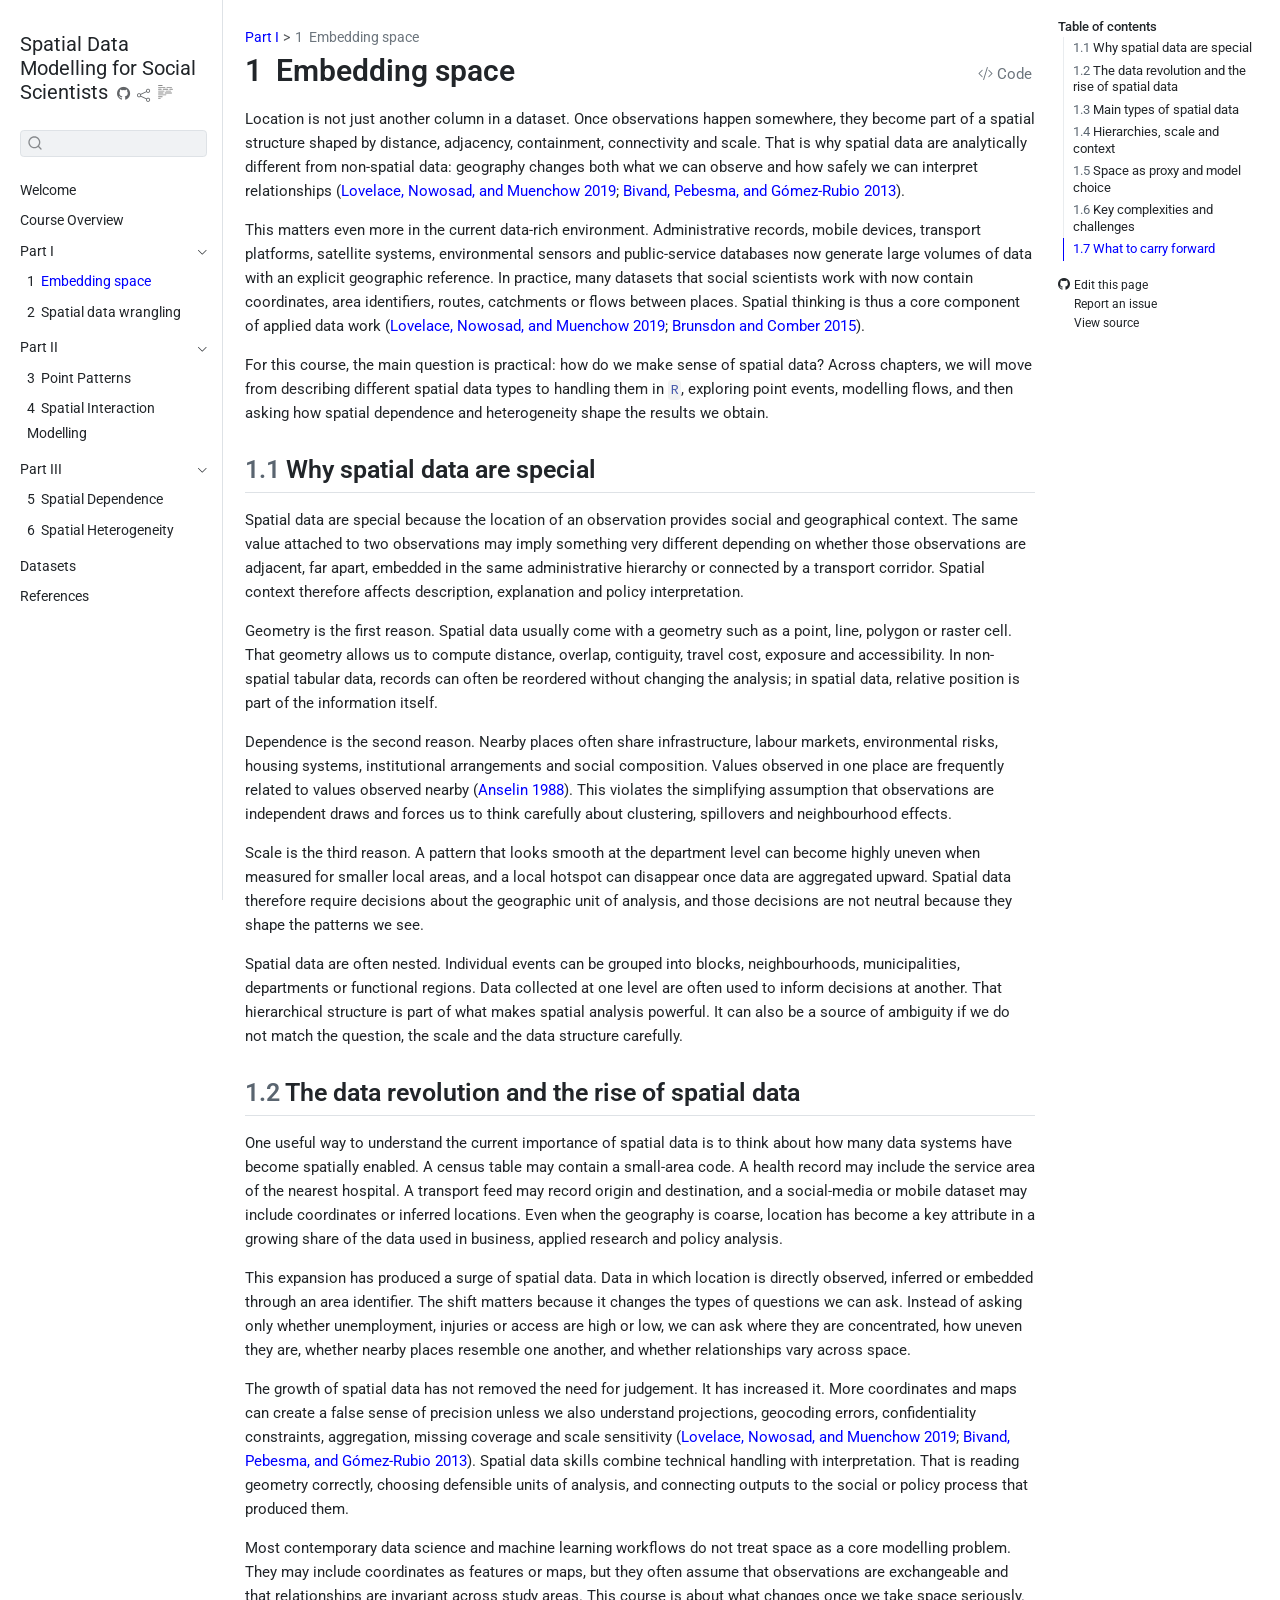
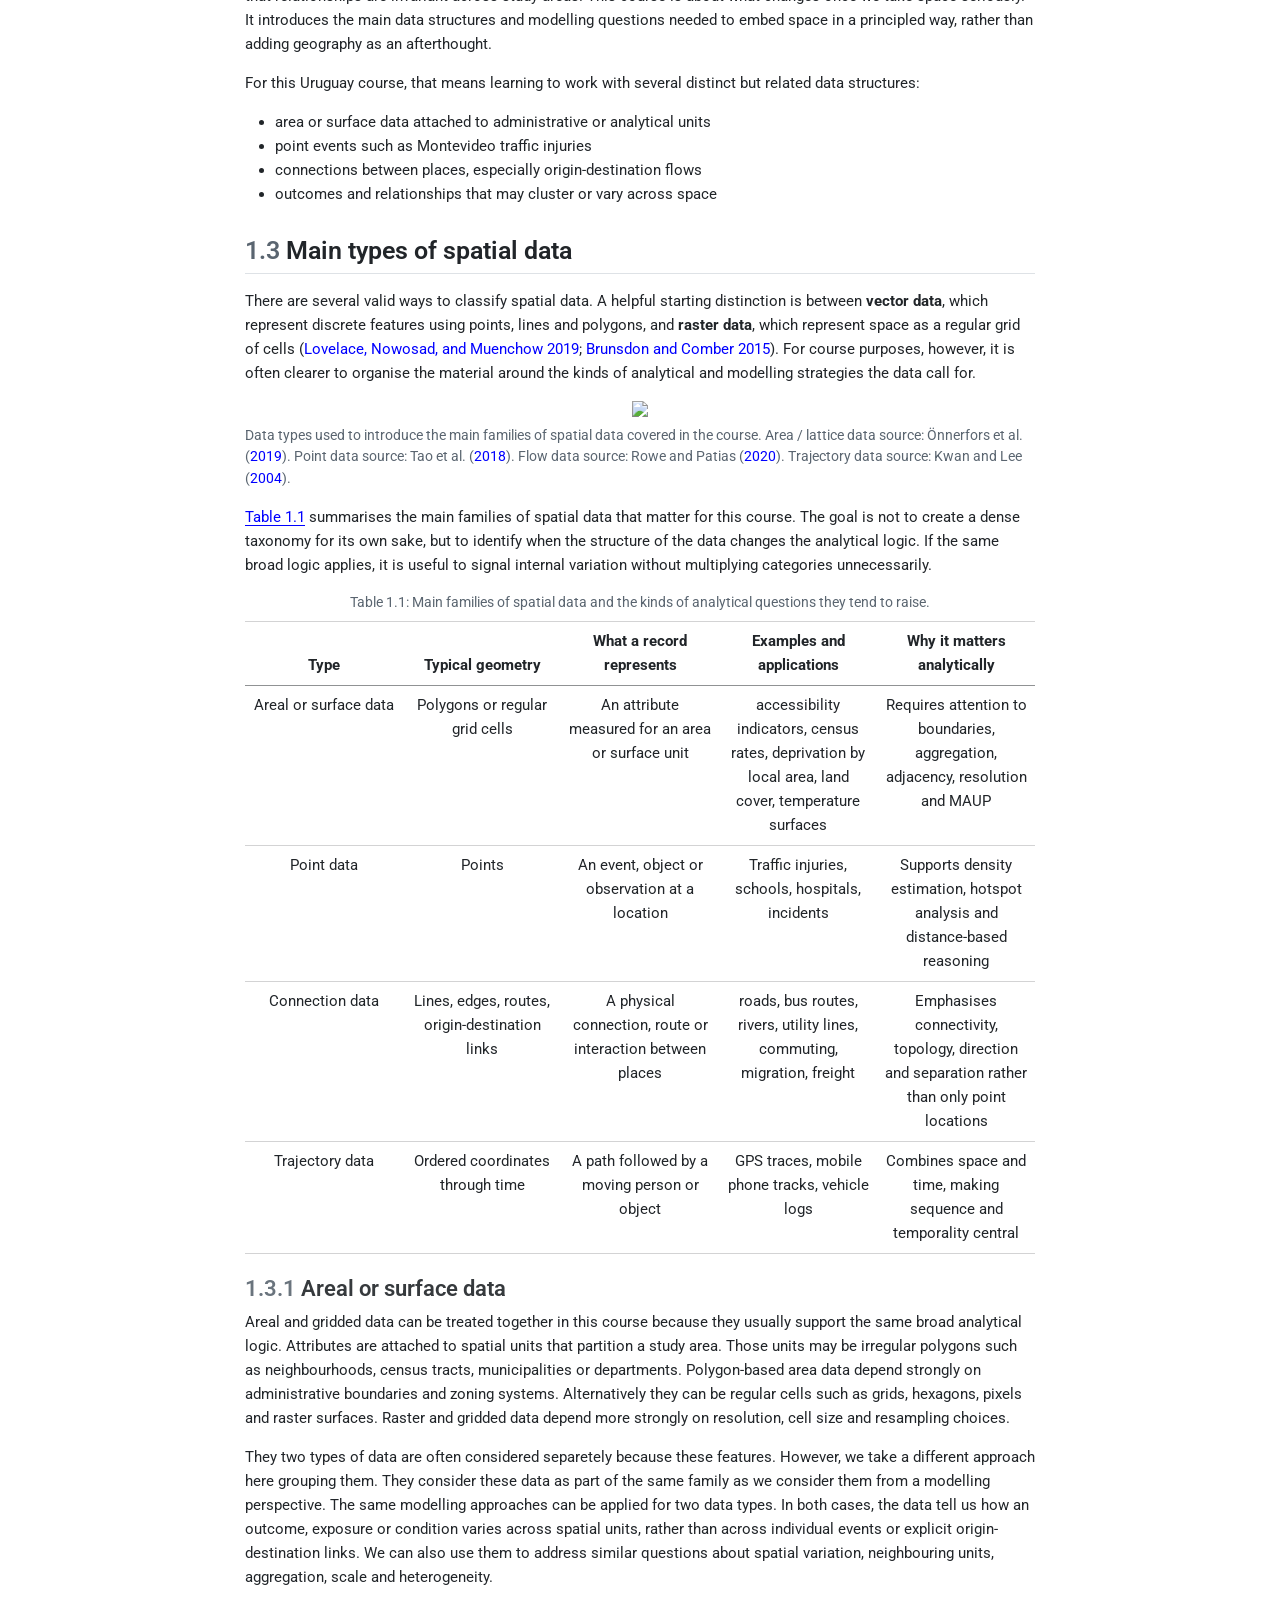
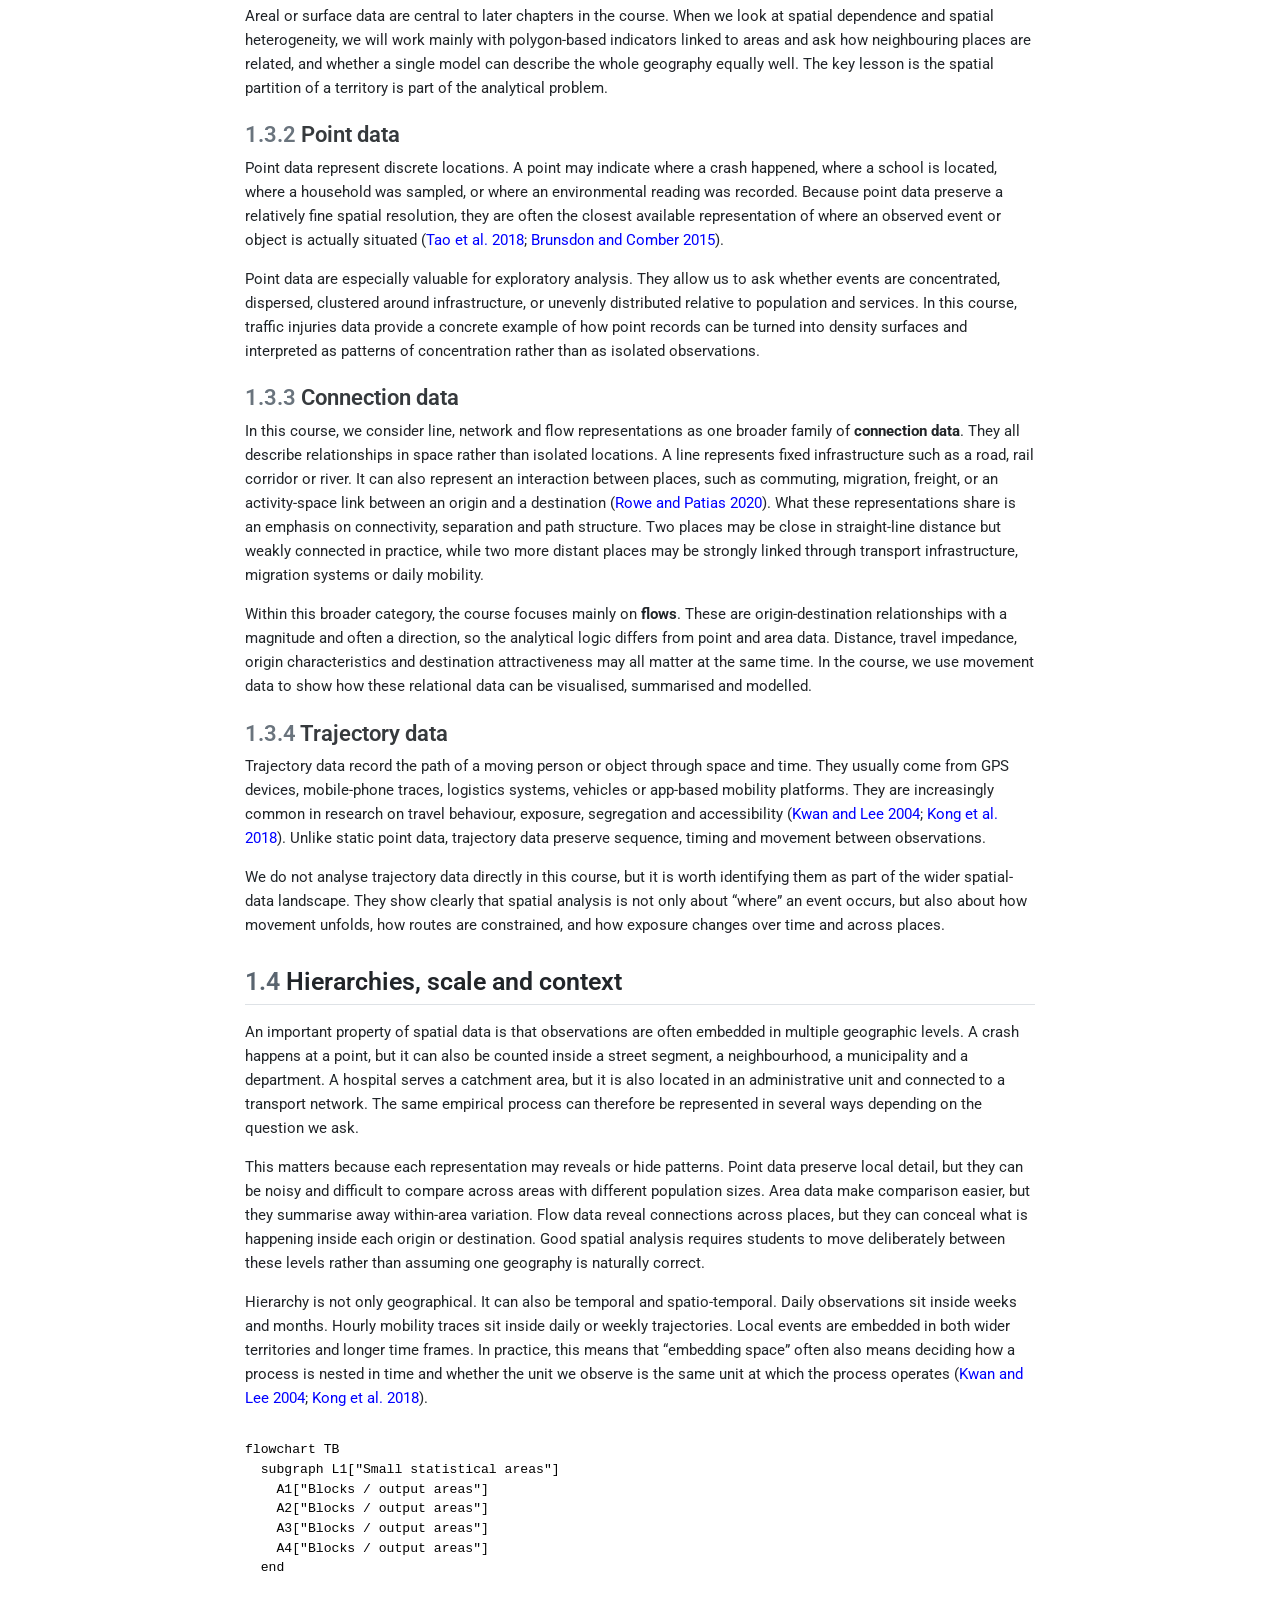
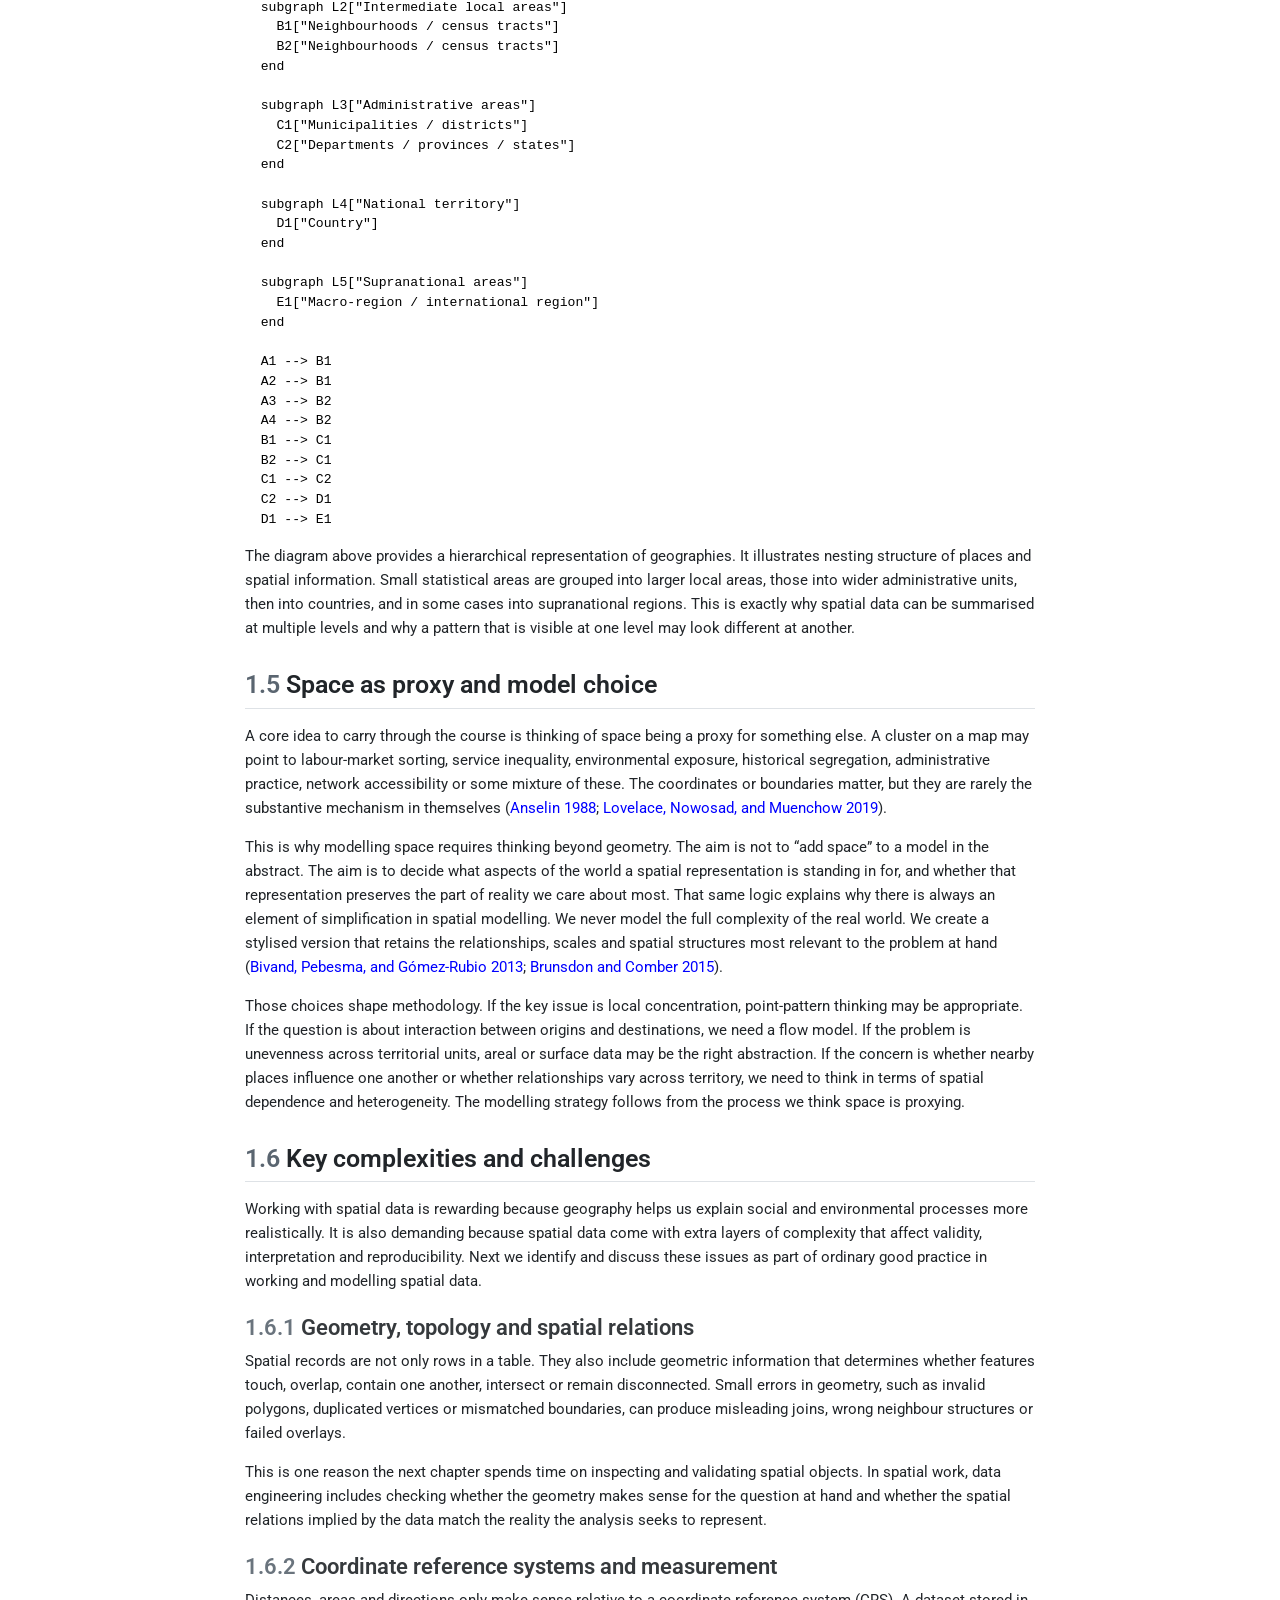
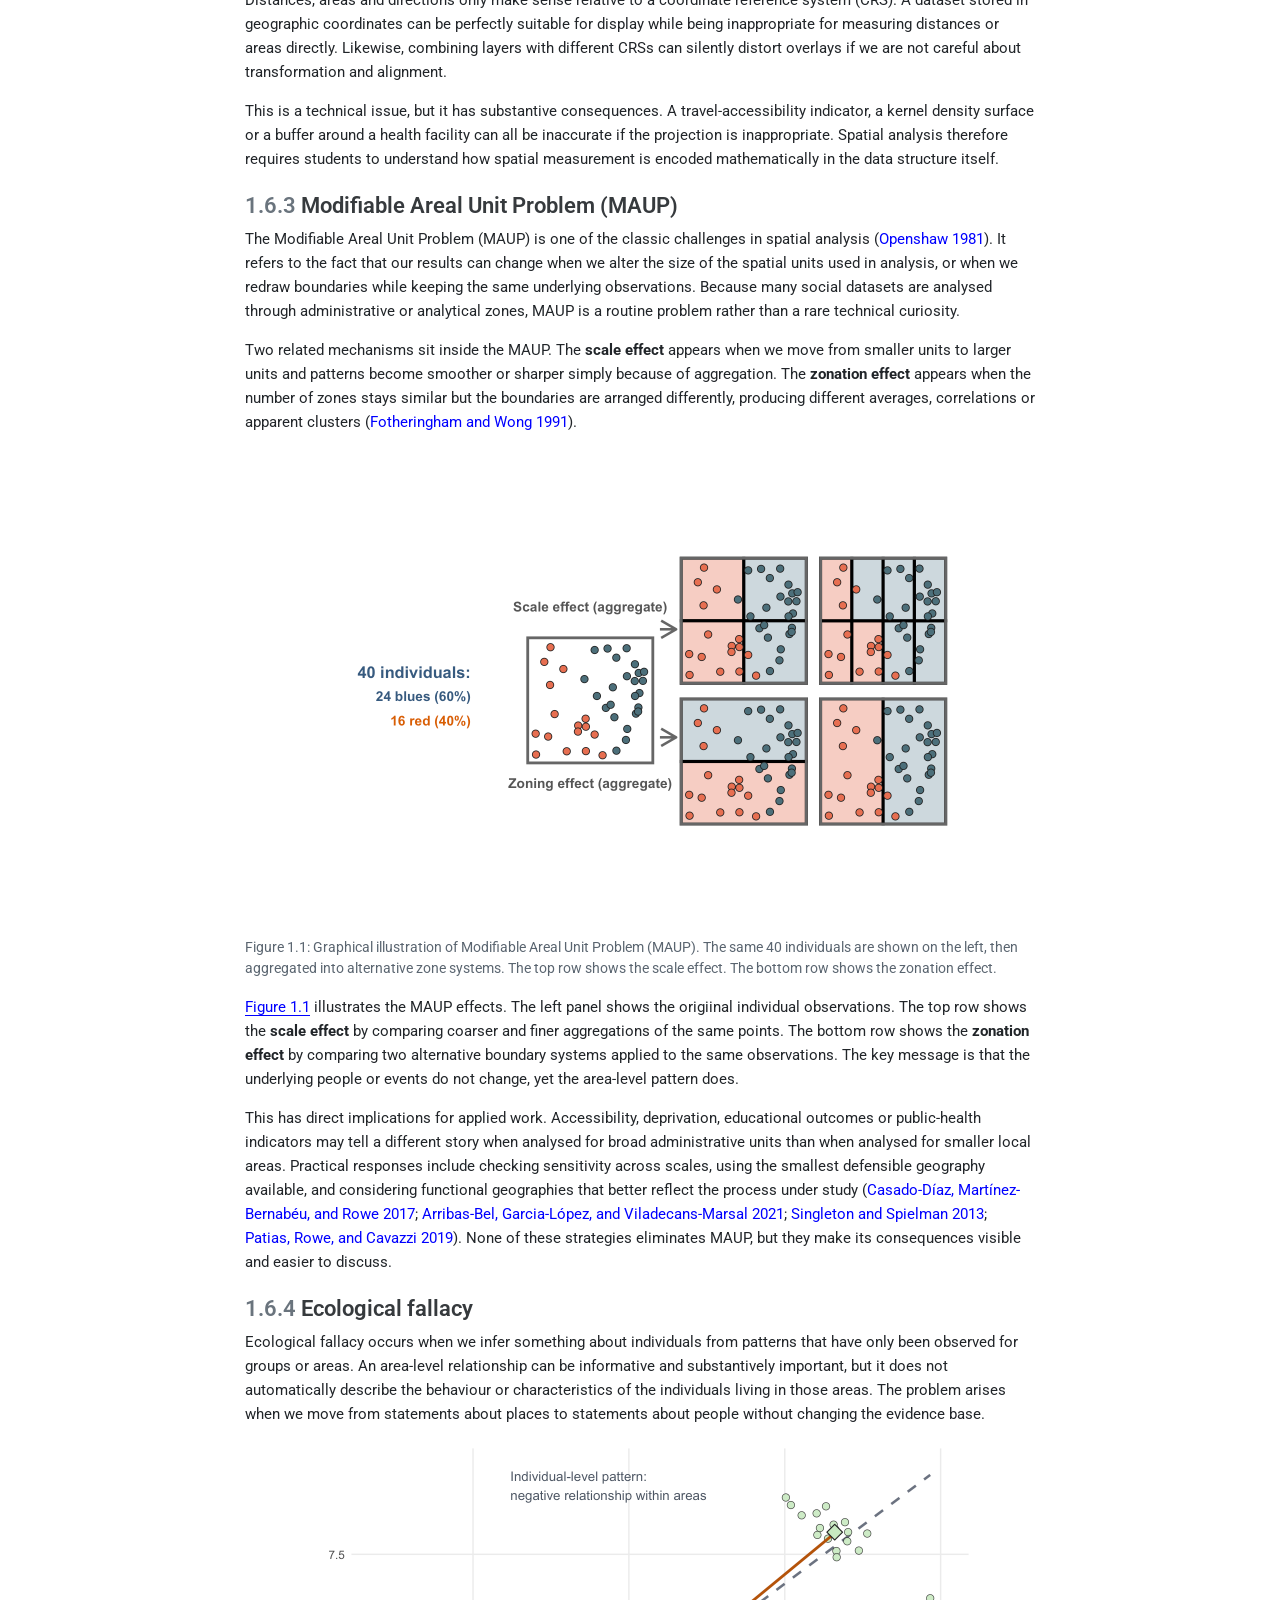
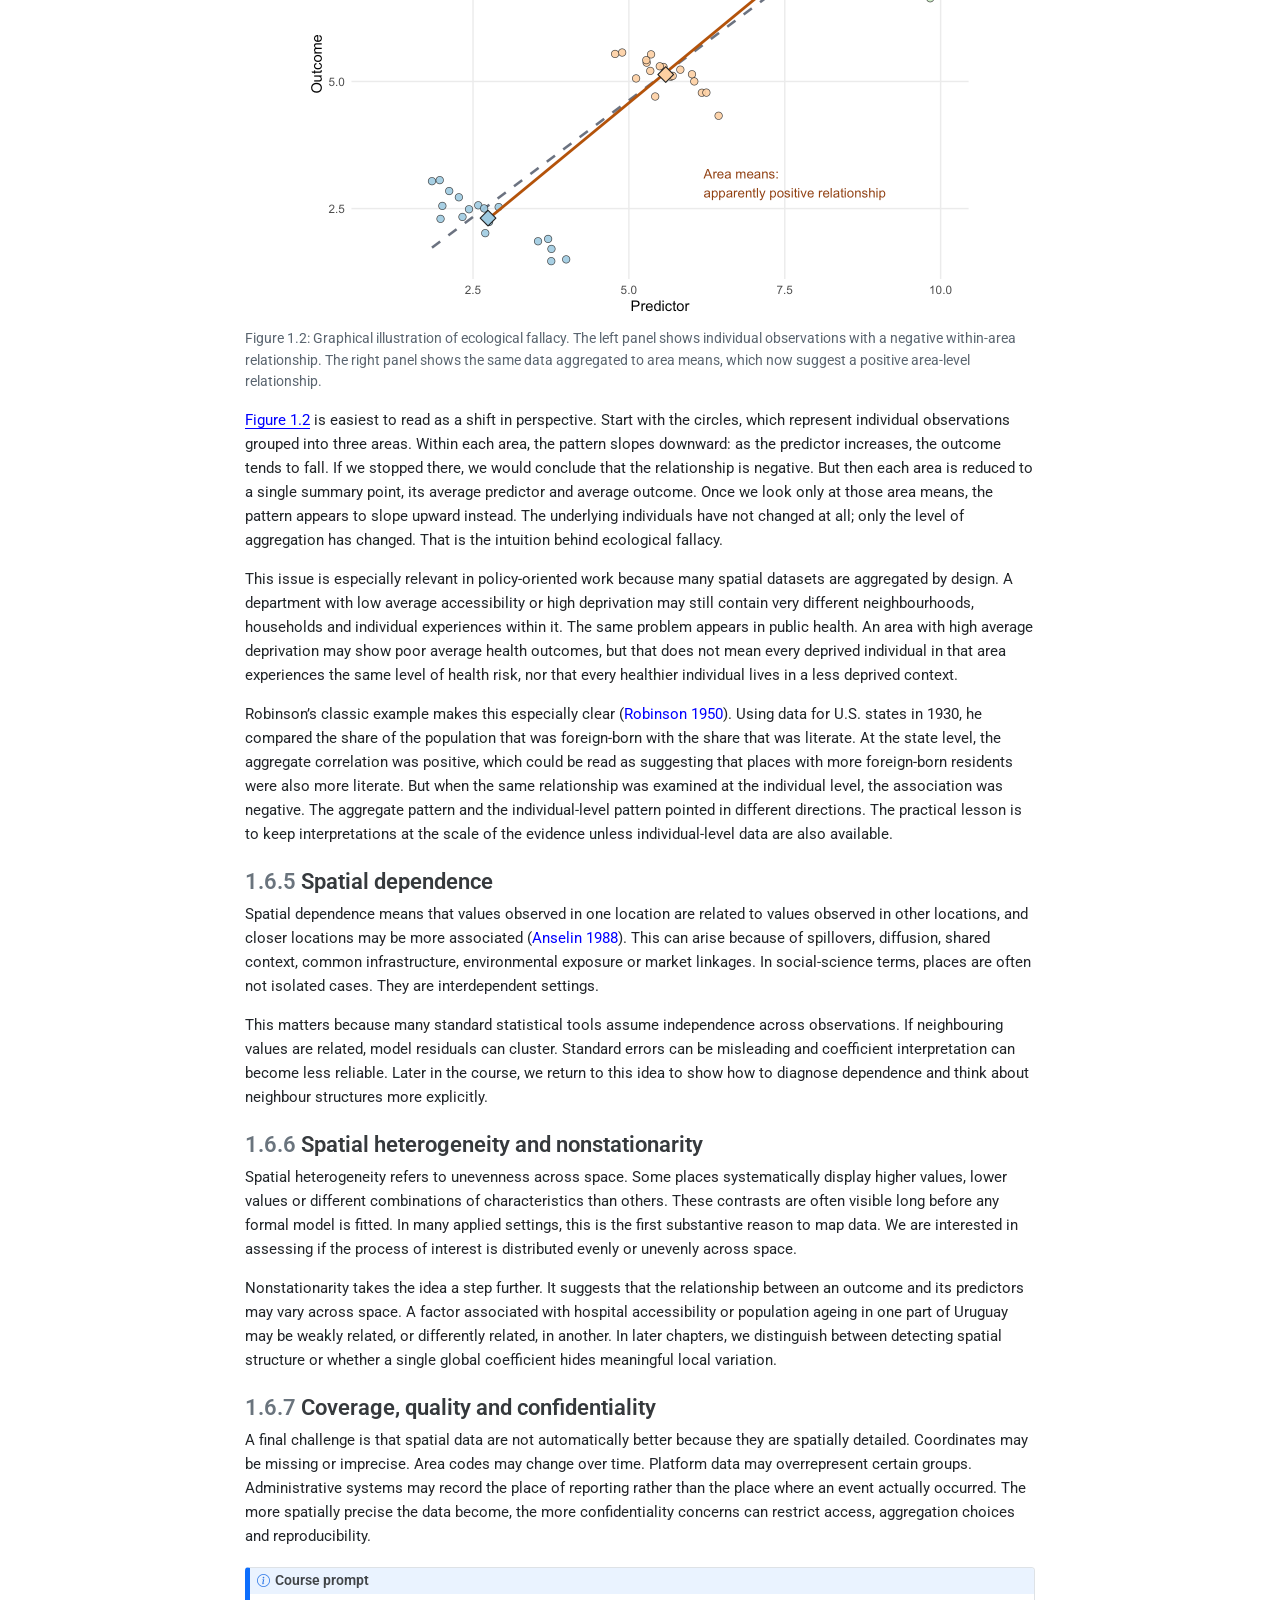
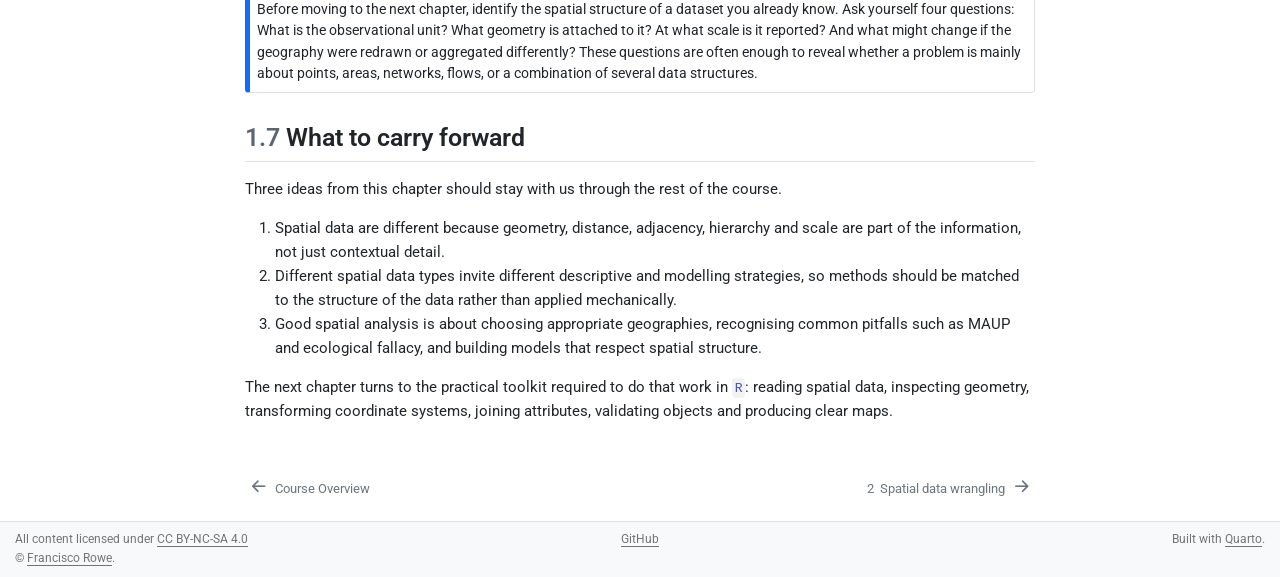
==== commit 521af31f: "Refine course text and cross-references" ====
--- a/docs/01-embedding-space.html
+++ b/docs/01-embedding-space.html
@@ -330,21 +330,21 @@
 
 
 </header><p>Location is not just another column in a dataset. Once observations happen somewhere, they become part of a spatial structure shaped by distance, adjacency, containment, connectivity and scale. That is why spatial data are analytically different from non-spatial data: geography changes both what we can observe and how safely we can interpret relationships <span class="citation" data-cites="lovelace2019 bivand2013">(<a href="references.html#ref-lovelace2019" role="doc-biblioref">Lovelace, Nowosad, and Muenchow 2019</a>; <a href="references.html#ref-bivand2013" role="doc-biblioref">Bivand, Pebesma, and Gómez-Rubio 2013</a>)</span>.</p>
-<p>This matters even more in the current data-rich environment. Administrative records, mobile devices, transport platforms, satellite systems, environmental sensors and public-service databases now generate large volumes of data with an explicit geographic reference. In practice, many datasets that social scientists work with now contain coordinates, area identifiers, routes, catchments or flows between places, which means that spatial thinking is no longer optional background knowledge but part of core applied data work <span class="citation" data-cites="lovelace2019 comber2015">(<a href="references.html#ref-lovelace2019" role="doc-biblioref">Lovelace, Nowosad, and Muenchow 2019</a>; <a href="references.html#ref-comber2015" role="doc-biblioref">Brunsdon and Comber 2015</a>)</span>.</p>
-<p>For this course, the main question is therefore practical: how do we make sense of spatial data rather than merely store it? Across the Uruguay-focused chapters, we will move from describing different spatial data types to handling them in <code>R</code>, exploring point events, modelling flows, and then asking how spatial dependence and heterogeneity shape the results we obtain.</p>
+<p>This matters even more in the current data-rich environment. Administrative records, mobile devices, transport platforms, satellite systems, environmental sensors and public-service databases now generate large volumes of data with an explicit geographic reference. In practice, many datasets that social scientists work with now contain coordinates, area identifiers, routes, catchments or flows between places. Spatial thinking is thus a core component of applied data work <span class="citation" data-cites="lovelace2019 comber2015">(<a href="references.html#ref-lovelace2019" role="doc-biblioref">Lovelace, Nowosad, and Muenchow 2019</a>; <a href="references.html#ref-comber2015" role="doc-biblioref">Brunsdon and Comber 2015</a>)</span>.</p>
+<p>For this course, the main question is practical: how do we make sense of spatial data? Across chapters, we will move from describing different spatial data types to handling them in <code>R</code>, exploring point events, modelling flows, and then asking how spatial dependence and heterogeneity shape the results we obtain.</p>
 <section id="why-spatial-data-are-special" class="level2" data-number="1.1"><h2 data-number="1.1" class="anchored" data-anchor-id="why-spatial-data-are-special">
 <span class="header-section-number">1.1</span> Why spatial data are special</h2>
-<p>Spatial data are special because the location of an observation changes its meaning. The same value attached to two observations may imply something very different depending on whether those observations are adjacent, far apart, embedded in the same administrative hierarchy or connected by a transport corridor. Spatial context therefore affects description, explanation and policy interpretation all at once.</p>
-<p>Geometry is the first reason. Spatial data usually come with a geometry such as a point, line, polygon or raster cell, and that geometry allows us to compute distance, overlap, contiguity, travel cost, exposure and accessibility. In non-spatial tabular data, records can often be reordered without changing the analysis; in spatial data, relative position is part of the information itself.</p>
-<p>Dependence is the second reason. Nearby places often share infrastructure, labour markets, environmental risks, housing systems, institutional arrangements and social composition, so values observed in one place are frequently related to values observed nearby <span class="citation" data-cites="anselin1988spatial">(<a href="references.html#ref-anselin1988spatial" role="doc-biblioref">Anselin 1988</a>)</span>. This violates the simplifying assumption that observations are independent draws and forces us to think carefully about clustering, spillovers and neighbourhood effects.</p>
+<p>Spatial data are special because the location of an observation provides social and geographical context. The same value attached to two observations may imply something very different depending on whether those observations are adjacent, far apart, embedded in the same administrative hierarchy or connected by a transport corridor. Spatial context therefore affects description, explanation and policy interpretation.</p>
+<p>Geometry is the first reason. Spatial data usually come with a geometry such as a point, line, polygon or raster cell. That geometry allows us to compute distance, overlap, contiguity, travel cost, exposure and accessibility. In non-spatial tabular data, records can often be reordered without changing the analysis; in spatial data, relative position is part of the information itself.</p>
+<p>Dependence is the second reason. Nearby places often share infrastructure, labour markets, environmental risks, housing systems, institutional arrangements and social composition. Values observed in one place are frequently related to values observed nearby <span class="citation" data-cites="anselin1988spatial">(<a href="references.html#ref-anselin1988spatial" role="doc-biblioref">Anselin 1988</a>)</span>. This violates the simplifying assumption that observations are independent draws and forces us to think carefully about clustering, spillovers and neighbourhood effects.</p>
 <p>Scale is the third reason. A pattern that looks smooth at the department level can become highly uneven when measured for smaller local areas, and a local hotspot can disappear once data are aggregated upward. Spatial data therefore require decisions about the geographic unit of analysis, and those decisions are not neutral because they shape the patterns we see.</p>
-<p>Finally, spatial data are often nested. Individual events can be grouped into blocks, neighbourhoods, municipalities, departments or functional regions, and data collected at one level are often used to inform decisions at another. That hierarchical structure is part of what makes spatial analysis powerful, but it is also a source of ambiguity if we do not match the question, the scale and the data structure carefully.</p>
+<p>Spatial data are often nested. Individual events can be grouped into blocks, neighbourhoods, municipalities, departments or functional regions. Data collected at one level are often used to inform decisions at another. That hierarchical structure is part of what makes spatial analysis powerful. It can also be a source of ambiguity if we do not match the question, the scale and the data structure carefully.</p>
 </section><section id="the-data-revolution-and-the-rise-of-spatial-data" class="level2" data-number="1.2"><h2 data-number="1.2" class="anchored" data-anchor-id="the-data-revolution-and-the-rise-of-spatial-data">
 <span class="header-section-number">1.2</span> The data revolution and the rise of spatial data</h2>
-<p>One useful way to understand the current importance of spatial data is to think about how many ordinary data systems have become spatially enabled. A census table may contain a small-area code, a health record may include the service area of the nearest hospital, a transport feed may record origin and destination, and a social-media or mobile dataset may include coordinates or inferred locations. Even when the geography is coarse, location has become a key attribute in a growing share of the data used in applied research and policy analysis.</p>
-<p>This expansion has produced a surge of spatial data: data in which location is directly observed, inferred, or embedded through an area identifier. The shift matters because it changes the kinds of questions researchers can ask. Instead of asking only whether unemployment, injuries or access are high or low, we can ask where they are concentrated, how uneven they are, whether nearby places resemble one another, and whether relationships vary across territory.</p>
-<p>The growth of spatial data has not removed the need for judgement. In fact, it has increased it. More coordinates and more maps can create a false sense of precision unless we also understand projections, geocoding errors, confidentiality constraints, aggregation, missing coverage and scale sensitivity <span class="citation" data-cites="lovelace2019 bivand2013">(<a href="references.html#ref-lovelace2019" role="doc-biblioref">Lovelace, Nowosad, and Muenchow 2019</a>; <a href="references.html#ref-bivand2013" role="doc-biblioref">Bivand, Pebesma, and Gómez-Rubio 2013</a>)</span>. Spatial data skills therefore combine technical handling with interpretation: reading geometry correctly, choosing defensible units of analysis, and connecting outputs to the social or policy process that produced them.</p>
-<p>Most contemporary data science and machine learning workflows do not treat space as a core modelling problem. They may include coordinates as features, or map results at the end, but they often assume that observations are exchangeable and that relationships are invariant across the study area. This course is about what changes once we take space seriously. It introduces the main data structures and modelling questions needed to embed space in a principled way rather than adding geography as an afterthought.</p>
+<p>One useful way to understand the current importance of spatial data is to think about how many data systems have become spatially enabled. A census table may contain a small-area code. A health record may include the service area of the nearest hospital. A transport feed may record origin and destination, and a social-media or mobile dataset may include coordinates or inferred locations. Even when the geography is coarse, location has become a key attribute in a growing share of the data used in business, applied research and policy analysis.</p>
+<p>This expansion has produced a surge of spatial data. Data in which location is directly observed, inferred or embedded through an area identifier. The shift matters because it changes the types of questions we can ask. Instead of asking only whether unemployment, injuries or access are high or low, we can ask where they are concentrated, how uneven they are, whether nearby places resemble one another, and whether relationships vary across space.</p>
+<p>The growth of spatial data has not removed the need for judgement. It has increased it. More coordinates and maps can create a false sense of precision unless we also understand projections, geocoding errors, confidentiality constraints, aggregation, missing coverage and scale sensitivity <span class="citation" data-cites="lovelace2019 bivand2013">(<a href="references.html#ref-lovelace2019" role="doc-biblioref">Lovelace, Nowosad, and Muenchow 2019</a>; <a href="references.html#ref-bivand2013" role="doc-biblioref">Bivand, Pebesma, and Gómez-Rubio 2013</a>)</span>. Spatial data skills combine technical handling with interpretation. That is reading geometry correctly, choosing defensible units of analysis, and connecting outputs to the social or policy process that produced them.</p>
+<p>Most contemporary data science and machine learning workflows do not treat space as a core modelling problem. They may include coordinates as features or maps, but they often assume that observations are exchangeable and that relationships are invariant across study areas. This course is about what changes once we take space seriously. It introduces the main data structures and modelling questions needed to embed space in a principled way, rather than adding geography as an afterthought.</p>
 <p>For this Uruguay course, that means learning to work with several distinct but related data structures:</p>
 <ul>
 <li>area or surface data attached to administrative or analytical units</li>
@@ -358,7 +358,7 @@
 <figure class="figure"><p><img src="figs/ch1/datatypes.png" class="img-fluid figure-img"></p>
 <figcaption>Data types used to introduce the main families of spatial data covered in the course. Area / lattice data source: <span class="citation" data-cites="onnerfors2019eurostat">Önnerfors et al. (<a href="references.html#ref-onnerfors2019eurostat" role="doc-biblioref">2019</a>)</span>. Point data source: <span class="citation" data-cites="tao2018">Tao et al. (<a href="references.html#ref-tao2018" role="doc-biblioref">2018</a>)</span>. Flow data source: <span class="citation" data-cites="rowe2020">Rowe and Patias (<a href="references.html#ref-rowe2020" role="doc-biblioref">2020</a>)</span>. Trajectory data source: <span class="citation" data-cites="kwan2004geovisualization">Kwan and Lee (<a href="references.html#ref-kwan2004geovisualization" role="doc-biblioref">2004</a>)</span>.</figcaption></figure>
 </div>
-<p>Table <a href="#tbl-spatial-data-types" class="quarto-xref">Table&nbsp;<span>1.1</span></a> summarises the main families of spatial data that matter for this course. The goal is not to create a dense taxonomy for its own sake, but to identify when the structure of the data changes the analytical logic. If the same broad logic applies, it is useful to signal internal variation without multiplying categories unnecessarily.</p>
+<p><a href="#tbl-spatial-data-types" class="quarto-xref">Table&nbsp;<span>1.1</span></a> summarises the main families of spatial data that matter for this course. The goal is not to create a dense taxonomy for its own sake, but to identify when the structure of the data changes the analytical logic. If the same broad logic applies, it is useful to signal internal variation without multiplying categories unnecessarily.</p>
 <div id="tbl-spatial-data-types" class="quarto-float quarto-figure quarto-figure-center anchored">
 <figure class="quarto-float quarto-float-tbl figure"><figcaption class="quarto-float-caption-top quarto-float-caption quarto-float-tbl" id="tbl-spatial-data-types-caption-0ceaefa1-69ba-4598-a22c-09a6ac19f8ca">
 Table&nbsp;1.1: Main families of spatial data and the kinds of analytical questions they tend to raise.
@@ -375,7 +375,7 @@
 <th>Type</th>
 <th>Typical geometry</th>
 <th>What a record represents</th>
-<th>Example in this course or nearby applications</th>
+<th>Examples and applications</th>
 <th>Why it matters analytically</th>
 </tr></thead>
 <tbody>
@@ -390,13 +390,13 @@
 <td>Point data</td>
 <td>Points</td>
 <td>An event, object or observation at a location</td>
-<td>Montevideo traffic injuries, schools, hospitals, incidents</td>
+<td>Traffic injuries, schools, hospitals, incidents</td>
 <td>Supports density estimation, hotspot analysis and distance-based reasoning</td>
 </tr>
 <tr class="odd">
 <td>Connection data</td>
 <td>Lines, edges, routes, origin-destination links</td>
-<td>A physical connection, route, or interaction between places</td>
+<td>A physical connection, route or interaction between places</td>
 <td>roads, bus routes, rivers, utility lines, commuting, migration, freight</td>
 <td>Emphasises connectivity, topology, direction and separation rather than only point locations</td>
 </tr>
@@ -414,27 +414,26 @@
 </div>
 <section id="areal-or-surface-data" class="level3" data-number="1.3.1"><h3 data-number="1.3.1" class="anchored" data-anchor-id="areal-or-surface-data">
 <span class="header-section-number">1.3.1</span> Areal or surface data</h3>
-<p>Areal and gridded data can be treated together in this course because they usually support the same broad analytical logic: attributes are attached to spatial units that partition the study area. Those units may be irregular polygons such as neighbourhoods, census tracts, municipalities or departments, or regular cells such as grids, pixels and raster surfaces. In both cases the data tell us how an outcome, exposure or condition varies across spatial units rather than across individual events or explicit origin-destination links.</p>
-<p>The important differences sit inside the category rather than between completely separate modelling families. Polygon-based area data depend strongly on administrative boundaries and zoning systems, while raster and gridded data depend more strongly on resolution, cell size and resampling choices. But in both cases we still ask similar questions about spatial variation, neighbouring units, aggregation, scale and heterogeneity. For that reason it makes sense to group them together here and then signal their particularities as needed.</p>
-<p>This type of data is central to later chapters in the course. When we look at spatial dependence and spatial heterogeneity, we will work mainly with polygon-based indicators linked to Uruguay areas and ask how neighbouring places are related and whether a single model describes the whole geography equally well. The key lesson is that area or surface data are not just tables with a map attached: the spatial partition itself is part of the analytical problem.</p>
+<p>Areal and gridded data can be treated together in this course because they usually support the same broad analytical logic. Attributes are attached to spatial units that partition a study area. Those units may be irregular polygons such as neighbourhoods, census tracts, municipalities or departments. Polygon-based area data depend strongly on administrative boundaries and zoning systems. Alternatively they can be regular cells such as grids, hexagons, pixels and raster surfaces. Raster and gridded data depend more strongly on resolution, cell size and resampling choices.</p>
+<p>They two types of data are often considered separetely because these features. However, we take a different approach here grouping them. They consider these data as part of the same family as we consider them from a modelling perspective. The same modelling approaches can be applied for two data types. In both cases, the data tell us how an outcome, exposure or condition varies across spatial units, rather than across individual events or explicit origin-destination links. We can also use them to address similar questions about spatial variation, neighbouring units, aggregation, scale and heterogeneity.</p>
+<p>Areal or surface data are central to later chapters in the course. When we look at spatial dependence and spatial heterogeneity, we will work mainly with polygon-based indicators linked to areas and ask how neighbouring places are related, and whether a single model can describe the whole geography equally well. The key lesson is the spatial partition of a territory is part of the analytical problem.</p>
 </section><section id="point-data" class="level3" data-number="1.3.2"><h3 data-number="1.3.2" class="anchored" data-anchor-id="point-data">
 <span class="header-section-number">1.3.2</span> Point data</h3>
 <p>Point data represent discrete locations. A point may indicate where a crash happened, where a school is located, where a household was sampled, or where an environmental reading was recorded. Because point data preserve a relatively fine spatial resolution, they are often the closest available representation of where an observed event or object is actually situated <span class="citation" data-cites="tao2018 comber2015">(<a href="references.html#ref-tao2018" role="doc-biblioref">Tao et al. 2018</a>; <a href="references.html#ref-comber2015" role="doc-biblioref">Brunsdon and Comber 2015</a>)</span>.</p>
-<p>Point data are especially valuable for exploratory analysis. They allow us to ask whether events are concentrated, dispersed, clustered around infrastructure, or unevenly distributed relative to population and services. In this course, the Montevideo traffic injuries data provide a concrete example of how point records can be turned into density surfaces and interpreted as patterns of concentration rather than as isolated observations.</p>
+<p>Point data are especially valuable for exploratory analysis. They allow us to ask whether events are concentrated, dispersed, clustered around infrastructure, or unevenly distributed relative to population and services. In this course, traffic injuries data provide a concrete example of how point records can be turned into density surfaces and interpreted as patterns of concentration rather than as isolated observations.</p>
 </section><section id="connection-data" class="level3" data-number="1.3.3"><h3 data-number="1.3.3" class="anchored" data-anchor-id="connection-data">
 <span class="header-section-number">1.3.3</span> Connection data</h3>
-<p>For this course it is useful to group line, network and flow representations into one broader family of <strong>connection data</strong>. They all describe relationships in space rather than isolated locations, even if the underlying concept differs. Sometimes the line represents fixed infrastructure such as a road, rail corridor or river. In other cases it represents an interaction between places, such as commuting, migration, freight, or an activity-space link between an origin and a destination <span class="citation" data-cites="rowe2020">(<a href="references.html#ref-rowe2020" role="doc-biblioref">Rowe and Patias 2020</a>)</span>.</p>
-<p>What these representations share is an emphasis on connectivity, separation and path structure. Two places may be close in straight-line distance but weakly connected in practice, while two more distant places may be strongly linked through transport infrastructure, migration systems or daily mobility. Collapsing them into one category keeps the typology cleaner for the course while still signalling that “connections” can refer to different substantive processes.</p>
-<p>Within this broader category, the course focuses mainly on <strong>flows</strong>. These are origin-destination relationships with a magnitude and often a direction, so the analytical logic differs from point and area data. Distance, travel impedance, origin characteristics and destination attractiveness may all matter at the same time. Later in the course we use Uruguay-focused movement data to show how these relational data can be visualised, summarised and modelled without collapsing them prematurely into attributes of only one place.</p>
+<p>In this course, we consider line, network and flow representations as one broader family of <strong>connection data</strong>. They all describe relationships in space rather than isolated locations. A line represents fixed infrastructure such as a road, rail corridor or river. It can also represent an interaction between places, such as commuting, migration, freight, or an activity-space link between an origin and a destination <span class="citation" data-cites="rowe2020">(<a href="references.html#ref-rowe2020" role="doc-biblioref">Rowe and Patias 2020</a>)</span>. What these representations share is an emphasis on connectivity, separation and path structure. Two places may be close in straight-line distance but weakly connected in practice, while two more distant places may be strongly linked through transport infrastructure, migration systems or daily mobility.</p>
+<p>Within this broader category, the course focuses mainly on <strong>flows</strong>. These are origin-destination relationships with a magnitude and often a direction, so the analytical logic differs from point and area data. Distance, travel impedance, origin characteristics and destination attractiveness may all matter at the same time. In the course, we use movement data to show how these relational data can be visualised, summarised and modelled.</p>
 </section><section id="trajectory-data" class="level3" data-number="1.3.4"><h3 data-number="1.3.4" class="anchored" data-anchor-id="trajectory-data">
 <span class="header-section-number">1.3.4</span> Trajectory data</h3>
-<p>Trajectory data record the path of a moving person or object through space and time. They usually come from GPS devices, mobile-phone traces, logistics systems, vehicles or app-based mobility platforms, and they are increasingly common in research on travel behaviour, exposure, segregation and accessibility <span class="citation" data-cites="kwan2004geovisualization kong2018">(<a href="references.html#ref-kwan2004geovisualization" role="doc-biblioref">Kwan and Lee 2004</a>; <a href="references.html#ref-kong2018" role="doc-biblioref">Kong et al. 2018</a>)</span>. Unlike static point data, trajectory data preserve sequence, timing and movement between observations.</p>
-<p>We do not analyse trajectory data directly in this course, but it is worth identifying them as part of the wider spatial-data landscape. They show clearly that spatial analysis is not only about “where” something is, but also about how movement unfolds, how routes are constrained, and how exposure changes over time and across places.</p>
+<p>Trajectory data record the path of a moving person or object through space and time. They usually come from GPS devices, mobile-phone traces, logistics systems, vehicles or app-based mobility platforms. They are increasingly common in research on travel behaviour, exposure, segregation and accessibility <span class="citation" data-cites="kwan2004geovisualization kong2018">(<a href="references.html#ref-kwan2004geovisualization" role="doc-biblioref">Kwan and Lee 2004</a>; <a href="references.html#ref-kong2018" role="doc-biblioref">Kong et al. 2018</a>)</span>. Unlike static point data, trajectory data preserve sequence, timing and movement between observations.</p>
+<p>We do not analyse trajectory data directly in this course, but it is worth identifying them as part of the wider spatial-data landscape. They show clearly that spatial analysis is not only about “where” an event occurs, but also about how movement unfolds, how routes are constrained, and how exposure changes over time and across places.</p>
 </section></section><section id="hierarchies-scale-and-context" class="level2" data-number="1.4"><h2 data-number="1.4" class="anchored" data-anchor-id="hierarchies-scale-and-context">
 <span class="header-section-number">1.4</span> Hierarchies, scale and context</h2>
-<p>One of the most important properties of spatial data is that observations are often embedded in multiple geographic levels at once. A crash happens at a point, but it can also be counted inside a street segment, a neighbourhood, a municipality and a department. A hospital serves a catchment area, but it is also located in an administrative unit and connected to a transport network. The same empirical process can therefore be represented in several ways depending on the question we ask.</p>
-<p>This matters because each representation reveals some patterns and hides others. Point data preserve local detail, but they can be noisy and difficult to compare across areas with different population sizes. Area data make comparison easier, but they summarise away within-area variation. Flow data reveal connections across places, but they can conceal what is happening inside each origin or destination. Good spatial analysis requires students to move deliberately between these levels rather than assuming one geography is naturally correct.</p>
-<p>Hierarchy is not only geographical. It can also be temporal and spatio-temporal. Daily observations sit inside weeks and months; hourly mobility traces sit inside daily or weekly trajectories; local events are embedded in both wider territories and longer time frames. In practice, this means that “embedding space” often also means deciding how a process is nested in time and whether the unit we observe is the same unit at which the process operates <span class="citation" data-cites="kwan2004geovisualization kong2018">(<a href="references.html#ref-kwan2004geovisualization" role="doc-biblioref">Kwan and Lee 2004</a>; <a href="references.html#ref-kong2018" role="doc-biblioref">Kong et al. 2018</a>)</span>.</p>
+<p>An important property of spatial data is that observations are often embedded in multiple geographic levels. A crash happens at a point, but it can also be counted inside a street segment, a neighbourhood, a municipality and a department. A hospital serves a catchment area, but it is also located in an administrative unit and connected to a transport network. The same empirical process can therefore be represented in several ways depending on the question we ask.</p>
+<p>This matters because each representation may reveals or hide patterns. Point data preserve local detail, but they can be noisy and difficult to compare across areas with different population sizes. Area data make comparison easier, but they summarise away within-area variation. Flow data reveal connections across places, but they can conceal what is happening inside each origin or destination. Good spatial analysis requires students to move deliberately between these levels rather than assuming one geography is naturally correct.</p>
+<p>Hierarchy is not only geographical. It can also be temporal and spatio-temporal. Daily observations sit inside weeks and months. Hourly mobility traces sit inside daily or weekly trajectories. Local events are embedded in both wider territories and longer time frames. In practice, this means that “embedding space” often also means deciding how a process is nested in time and whether the unit we observe is the same unit at which the process operates <span class="citation" data-cites="kwan2004geovisualization kong2018">(<a href="references.html#ref-kwan2004geovisualization" role="doc-biblioref">Kwan and Lee 2004</a>; <a href="references.html#ref-kong2018" role="doc-biblioref">Kong et al. 2018</a>)</span>.</p>
 <div class="cell" data-layout-align="default">
 <div class="cell-output-display">
 <div>
@@ -481,26 +480,26 @@
 </div>
 </div>
 </div>
-<p>The diagram above draws on the logic of the UK’s hierarchical statistical-geography representations, but generalises it beyond any one country. The central idea is nesting: small statistical areas are grouped into larger local areas, those into wider administrative units, then into countries, and in some cases into supranational regions. This is exactly why spatial data can be summarised at multiple levels and why a pattern that is visible at one level may look different at another. In the ONS material, the named levels are specific to the UK system; here the labels are intentionally generic so students can map the same principle onto Uruguay or other national contexts.</p>
+<p>The diagram above provides a hierarchical representation of geographies. It illustrates nesting structure of places and spatial information. Small statistical areas are grouped into larger local areas, those into wider administrative units, then into countries, and in some cases into supranational regions. This is exactly why spatial data can be summarised at multiple levels and why a pattern that is visible at one level may look different at another.</p>
 </section><section id="space-as-proxy-and-model-choice" class="level2" data-number="1.5"><h2 data-number="1.5" class="anchored" data-anchor-id="space-as-proxy-and-model-choice">
 <span class="header-section-number">1.5</span> Space as proxy and model choice</h2>
-<p>One of the most important ideas to carry through the course is that space is almost always a proxy for something else. A cluster on a map may point to labour-market sorting, service inequality, environmental exposure, historical segregation, administrative practice, network accessibility or some mixture of these. The coordinates or boundaries matter, but they are rarely the substantive mechanism in themselves <span class="citation" data-cites="anselin1988spatial lovelace2019">(<a href="references.html#ref-anselin1988spatial" role="doc-biblioref">Anselin 1988</a>; <a href="references.html#ref-lovelace2019" role="doc-biblioref">Lovelace, Nowosad, and Muenchow 2019</a>)</span>.</p>
-<p>This is why modelling space well requires thinking beyond geometry. The aim is not to “add space” to a model in the abstract. The aim is to decide what aspects of the world a spatial representation is standing in for, and whether that representation preserves the part of reality we care about most. That same logic explains why there is always an element of simplification in spatial modelling. We never model the full complexity of the real world; we create a stylised version that retains the relationships, scales and spatial structures most relevant to the problem at hand <span class="citation" data-cites="bivand2013 comber2015">(<a href="references.html#ref-bivand2013" role="doc-biblioref">Bivand, Pebesma, and Gómez-Rubio 2013</a>; <a href="references.html#ref-comber2015" role="doc-biblioref">Brunsdon and Comber 2015</a>)</span>.</p>
+<p>A core idea to carry through the course is thinking of space being a proxy for something else. A cluster on a map may point to labour-market sorting, service inequality, environmental exposure, historical segregation, administrative practice, network accessibility or some mixture of these. The coordinates or boundaries matter, but they are rarely the substantive mechanism in themselves <span class="citation" data-cites="anselin1988spatial lovelace2019">(<a href="references.html#ref-anselin1988spatial" role="doc-biblioref">Anselin 1988</a>; <a href="references.html#ref-lovelace2019" role="doc-biblioref">Lovelace, Nowosad, and Muenchow 2019</a>)</span>.</p>
+<p>This is why modelling space requires thinking beyond geometry. The aim is not to “add space” to a model in the abstract. The aim is to decide what aspects of the world a spatial representation is standing in for, and whether that representation preserves the part of reality we care about most. That same logic explains why there is always an element of simplification in spatial modelling. We never model the full complexity of the real world. We create a stylised version that retains the relationships, scales and spatial structures most relevant to the problem at hand <span class="citation" data-cites="bivand2013 comber2015">(<a href="references.html#ref-bivand2013" role="doc-biblioref">Bivand, Pebesma, and Gómez-Rubio 2013</a>; <a href="references.html#ref-comber2015" role="doc-biblioref">Brunsdon and Comber 2015</a>)</span>.</p>
 <p>Those choices shape methodology. If the key issue is local concentration, point-pattern thinking may be appropriate. If the question is about interaction between origins and destinations, we need a flow model. If the problem is unevenness across territorial units, areal or surface data may be the right abstraction. If the concern is whether nearby places influence one another or whether relationships vary across territory, we need to think in terms of spatial dependence and heterogeneity. The modelling strategy follows from the process we think space is proxying.</p>
 </section><section id="key-complexities-and-challenges" class="level2" data-number="1.6"><h2 data-number="1.6" class="anchored" data-anchor-id="key-complexities-and-challenges">
 <span class="header-section-number">1.6</span> Key complexities and challenges</h2>
-<p>Working with spatial data is rewarding because geography helps us explain social and environmental processes more realistically. It is also demanding because spatial data come with extra layers of complexity that affect validity, interpretation and reproducibility. The goal of this section is not to overwhelm students with caveats, but to make clear that these issues are part of ordinary good practice rather than advanced exceptions.</p>
+<p>Working with spatial data is rewarding because geography helps us explain social and environmental processes more realistically. It is also demanding because spatial data come with extra layers of complexity that affect validity, interpretation and reproducibility. Next we identify and discuss these issues as part of ordinary good practice in working and modelling spatial data.</p>
 <section id="geometry-topology-and-spatial-relations" class="level3" data-number="1.6.1"><h3 data-number="1.6.1" class="anchored" data-anchor-id="geometry-topology-and-spatial-relations">
 <span class="header-section-number">1.6.1</span> Geometry, topology and spatial relations</h3>
 <p>Spatial records are not only rows in a table. They also include geometric information that determines whether features touch, overlap, contain one another, intersect or remain disconnected. Small errors in geometry, such as invalid polygons, duplicated vertices or mismatched boundaries, can produce misleading joins, wrong neighbour structures or failed overlays.</p>
-<p>This is one reason the next chapter spends time on inspecting and validating spatial objects rather than only reading them from disk. In spatial work, data cleaning includes checking whether the geometry makes sense for the question at hand and whether the spatial relations implied by the data match the reality the analysis is trying to represent.</p>
+<p>This is one reason the next chapter spends time on inspecting and validating spatial objects. In spatial work, data engineering includes checking whether the geometry makes sense for the question at hand and whether the spatial relations implied by the data match the reality the analysis seeks to represent.</p>
 </section><section id="coordinate-reference-systems-and-measurement" class="level3" data-number="1.6.2"><h3 data-number="1.6.2" class="anchored" data-anchor-id="coordinate-reference-systems-and-measurement">
 <span class="header-section-number">1.6.2</span> Coordinate reference systems and measurement</h3>
 <p>Distances, areas and directions only make sense relative to a coordinate reference system (CRS). A dataset stored in geographic coordinates can be perfectly suitable for display while being inappropriate for measuring distances or areas directly. Likewise, combining layers with different CRSs can silently distort overlays if we are not careful about transformation and alignment.</p>
-<p>This is a technical issue, but it also has substantive consequences. A travel-accessibility indicator, a kernel density surface or a buffer around a health facility can all be wrong if the projection is inappropriate. Spatial analysis therefore requires students to understand not only how to map data, but how spatial measurement is encoded mathematically in the data structure itself.</p>
+<p>This is a technical issue, but it has substantive consequences. A travel-accessibility indicator, a kernel density surface or a buffer around a health facility can all be inaccurate if the projection is inappropriate. Spatial analysis therefore requires students to understand how spatial measurement is encoded mathematically in the data structure itself.</p>
 </section><section id="modifiable-areal-unit-problem-maup" class="level3" data-number="1.6.3"><h3 data-number="1.6.3" class="anchored" data-anchor-id="modifiable-areal-unit-problem-maup">
 <span class="header-section-number">1.6.3</span> Modifiable Areal Unit Problem (MAUP)</h3>
-<p>The Modifiable Areal Unit Problem (MAUP) is one of the classic challenges in spatial analysis <span class="citation" data-cites="openshaw1981modifiable">(<a href="references.html#ref-openshaw1981modifiable" role="doc-biblioref">Openshaw 1981</a>)</span>. It refers to the fact that our results can change when we alter the size of the spatial units used in analysis or when we redraw boundaries while keeping the same underlying observations. Because many social datasets are analysed through administrative or analytical zones, MAUP is a routine problem rather than a rare technical curiosity.</p>
+<p>The Modifiable Areal Unit Problem (MAUP) is one of the classic challenges in spatial analysis <span class="citation" data-cites="openshaw1981modifiable">(<a href="references.html#ref-openshaw1981modifiable" role="doc-biblioref">Openshaw 1981</a>)</span>. It refers to the fact that our results can change when we alter the size of the spatial units used in analysis, or when we redraw boundaries while keeping the same underlying observations. Because many social datasets are analysed through administrative or analytical zones, MAUP is a routine problem rather than a rare technical curiosity.</p>
 <p>Two related mechanisms sit inside the MAUP. The <strong>scale effect</strong> appears when we move from smaller units to larger units and patterns become smoother or sharper simply because of aggregation. The <strong>zonation effect</strong> appears when the number of zones stays similar but the boundaries are arranged differently, producing different averages, correlations or apparent clusters <span class="citation" data-cites="fotheringham1991modifiable">(<a href="references.html#ref-fotheringham1991modifiable" role="doc-biblioref">Fotheringham and Wong 1991</a>)</span>.</p>
 <div class="cell">
 <div class="cell-output-display">
@@ -509,13 +508,13 @@
 <img src="01-embedding-space_files/figure-html/fig-maup-1.png" class="img-fluid figure-img" width="672">
 </div>
 <figcaption class="quarto-float-caption-bottom quarto-float-caption quarto-float-fig" id="fig-maup-caption-0ceaefa1-69ba-4598-a22c-09a6ac19f8ca">
-Figure&nbsp;1.1: A self-generated illustration of the two main MAUP effects. The same 40 individuals are shown on the left, then aggregated into alternative zone systems. The top row shows the scale effect, while the bottom row shows the zonation effect.
+Figure&nbsp;1.1: Graphical illustration of Modifiable Areal Unit Problem (MAUP). The same 40 individuals are shown on the left, then aggregated into alternative zone systems. The top row shows the scale effect. The bottom row shows the zonation effect.
 </figcaption></figure>
 </div>
 </div>
 </div>
-<p>Figure <a href="#fig-maup" class="quarto-xref">Figure&nbsp;<span>1.1</span></a> now mirrors the usual textbook logic of the MAUP more directly. The left panel shows the unchanged individual observations, the top row shows the <strong>scale effect</strong> by comparing coarser and finer aggregations of the same points, and the bottom row shows the <strong>zonation effect</strong> by comparing two alternative boundary systems applied to the same observations. The message is simple but important: the underlying people or events do not change, yet the area-level pattern does.</p>
-<p>This has direct implications for applied work in Uruguay and elsewhere. Accessibility, deprivation, educational outcomes or public-health indicators may tell a different story when analysed for broad administrative units than when analysed for smaller local areas. Practical responses include checking sensitivity across scales, using the smallest defensible geography available, and considering functional geographies that better reflect the process under study <span class="citation" data-cites="casado-díaz2017 arribas-bel2021 singleton2013 patias2019">(<a href="references.html#ref-casado-d%C3%ADaz2017" role="doc-biblioref">Casado-Díaz, Martínez-Bernabéu, and Rowe 2017</a>; <a href="references.html#ref-arribas-bel2021" role="doc-biblioref">Arribas-Bel, Garcia-López, and Viladecans-Marsal 2021</a>; <a href="references.html#ref-singleton2013" role="doc-biblioref">Singleton and Spielman 2013</a>; <a href="references.html#ref-patias2019" role="doc-biblioref">Patias, Rowe, and Cavazzi 2019</a>)</span>. None of these strategies eliminates MAUP, but they make its consequences visible and easier to discuss.</p>
+<p><a href="#fig-maup" class="quarto-xref">Figure&nbsp;<span>1.1</span></a> illustrates the MAUP effects. The left panel shows the origiinal individual observations. The top row shows the <strong>scale effect</strong> by comparing coarser and finer aggregations of the same points. The bottom row shows the <strong>zonation effect</strong> by comparing two alternative boundary systems applied to the same observations. The key message is that the underlying people or events do not change, yet the area-level pattern does.</p>
+<p>This has direct implications for applied work. Accessibility, deprivation, educational outcomes or public-health indicators may tell a different story when analysed for broad administrative units than when analysed for smaller local areas. Practical responses include checking sensitivity across scales, using the smallest defensible geography available, and considering functional geographies that better reflect the process under study <span class="citation" data-cites="casado-díaz2017 arribas-bel2021 singleton2013 patias2019">(<a href="references.html#ref-casado-d%C3%ADaz2017" role="doc-biblioref">Casado-Díaz, Martínez-Bernabéu, and Rowe 2017</a>; <a href="references.html#ref-arribas-bel2021" role="doc-biblioref">Arribas-Bel, Garcia-López, and Viladecans-Marsal 2021</a>; <a href="references.html#ref-singleton2013" role="doc-biblioref">Singleton and Spielman 2013</a>; <a href="references.html#ref-patias2019" role="doc-biblioref">Patias, Rowe, and Cavazzi 2019</a>)</span>. None of these strategies eliminates MAUP, but they make its consequences visible and easier to discuss.</p>
 </section><section id="ecological-fallacy" class="level3" data-number="1.6.4"><h3 data-number="1.6.4" class="anchored" data-anchor-id="ecological-fallacy">
 <span class="header-section-number">1.6.4</span> Ecological fallacy</h3>
 <p>Ecological fallacy occurs when we infer something about individuals from patterns that have only been observed for groups or areas. An area-level relationship can be informative and substantively important, but it does not automatically describe the behaviour or characteristics of the individuals living in those areas. The problem arises when we move from statements about places to statements about people without changing the evidence base.</p>
@@ -526,25 +525,25 @@
 <img src="01-embedding-space_files/figure-html/fig-ecological-fallacy-1.png" class="img-fluid figure-img" width="672">
 </div>
 <figcaption class="quarto-float-caption-bottom quarto-float-caption quarto-float-fig" id="fig-ecological-fallacy-caption-0ceaefa1-69ba-4598-a22c-09a6ac19f8ca">
-Figure&nbsp;1.2: A self-generated illustration of ecological fallacy. The left panel shows individual observations with a negative within-area relationship. The right panel shows the same data aggregated to area means, which now suggest a positive area-level relationship.
+Figure&nbsp;1.2: Graphical illustration of ecological fallacy. The left panel shows individual observations with a negative within-area relationship. The right panel shows the same data aggregated to area means, which now suggest a positive area-level relationship.
 </figcaption></figure>
 </div>
 </div>
 </div>
-<p>Figure <a href="#fig-ecological-fallacy" class="quarto-xref">Figure&nbsp;<span>1.2</span></a> illustrates the logic visually. In the left panel, the individual observations within each area follow a negative relationship: as the predictor increases, the outcome tends to fall. But once those same observations are aggregated to area means, the grouped pattern suggests the opposite, a positive area-level relationship. Nothing about the underlying individuals has changed; only the scale of observation has changed. That is exactly why ecological fallacy is so important in spatial analysis.</p>
-<p>This issue is especially relevant in policy-oriented work because many spatial datasets are aggregated by design. A department with low average accessibility or high deprivation may still contain very different neighbourhoods, households and individual experiences within it. The same problem appears in public health: an area with high average deprivation may also show poor average health outcomes, but that does not mean every deprived individual in that area experiences the same level of health risk, nor that every healthier individual lives in a less deprived context. Robinson’s classic example showed that an aggregate correlation can even point in the opposite direction from the individual-level relationship <span class="citation" data-cites="robinson1950ecological">(<a href="references.html#ref-robinson1950ecological" role="doc-biblioref">Robinson 1950</a>)</span>. The practical lesson is straightforward: keep interpretations at the scale of the evidence unless individual-level data are also available.</p>
+<p><a href="#fig-ecological-fallacy" class="quarto-xref">Figure&nbsp;<span>1.2</span></a> is easiest to read as a shift in perspective. Start with the circles, which represent individual observations grouped into three areas. Within each area, the pattern slopes downward: as the predictor increases, the outcome tends to fall. If we stopped there, we would conclude that the relationship is negative. But then each area is reduced to a single summary point, its average predictor and average outcome. Once we look only at those area means, the pattern appears to slope upward instead. The underlying individuals have not changed at all; only the level of aggregation has changed. That is the intuition behind ecological fallacy.</p>
+<p>This issue is especially relevant in policy-oriented work because many spatial datasets are aggregated by design. A department with low average accessibility or high deprivation may still contain very different neighbourhoods, households and individual experiences within it. The same problem appears in public health. An area with high average deprivation may show poor average health outcomes, but that does not mean every deprived individual in that area experiences the same level of health risk, nor that every healthier individual lives in a less deprived context.</p>
+<p>Robinson’s classic example makes this especially clear <span class="citation" data-cites="robinson1950ecological">(<a href="references.html#ref-robinson1950ecological" role="doc-biblioref">Robinson 1950</a>)</span>. Using data for U.S. states in 1930, he compared the share of the population that was foreign-born with the share that was literate. At the state level, the aggregate correlation was positive, which could be read as suggesting that places with more foreign-born residents were also more literate. But when the same relationship was examined at the individual level, the association was negative. The aggregate pattern and the individual-level pattern pointed in different directions. The practical lesson is to keep interpretations at the scale of the evidence unless individual-level data are also available.</p>
 </section><section id="spatial-dependence" class="level3" data-number="1.6.5"><h3 data-number="1.6.5" class="anchored" data-anchor-id="spatial-dependence">
 <span class="header-section-number">1.6.5</span> Spatial dependence</h3>
-<p>Spatial dependence means that values observed in one location are related to values observed in other locations, often nearby ones <span class="citation" data-cites="anselin1988spatial">(<a href="references.html#ref-anselin1988spatial" role="doc-biblioref">Anselin 1988</a>)</span>. This can arise because of spillovers, diffusion, shared context, common infrastructure, environmental exposure or market linkages. In social-science terms, places are often not isolated cases but interdependent settings.</p>
-<p>This matters because many standard statistical tools assume independence across observations. If neighbouring values are related, model residuals can cluster, standard errors can be misleading, and coefficient interpretation can become less reliable. Later in the course we return to this idea with Uruguay polygon data and show how to diagnose dependence and think about neighbour structures more explicitly.</p>
+<p>Spatial dependence means that values observed in one location are related to values observed in other locations, and closer locations may be more associated <span class="citation" data-cites="anselin1988spatial">(<a href="references.html#ref-anselin1988spatial" role="doc-biblioref">Anselin 1988</a>)</span>. This can arise because of spillovers, diffusion, shared context, common infrastructure, environmental exposure or market linkages. In social-science terms, places are often not isolated cases. They are interdependent settings.</p>
+<p>This matters because many standard statistical tools assume independence across observations. If neighbouring values are related, model residuals can cluster. Standard errors can be misleading and coefficient interpretation can become less reliable. Later in the course, we return to this idea to show how to diagnose dependence and think about neighbour structures more explicitly.</p>
 </section><section id="spatial-heterogeneity-and-nonstationarity" class="level3" data-number="1.6.6"><h3 data-number="1.6.6" class="anchored" data-anchor-id="spatial-heterogeneity-and-nonstationarity">
 <span class="header-section-number">1.6.6</span> Spatial heterogeneity and nonstationarity</h3>
-<p>Spatial heterogeneity refers to unevenness across space. Some places systematically display higher values, lower values or different combinations of characteristics than others, and these contrasts are often visible long before any formal model is fitted. In many applied settings, this is the first substantive reason to map data: not to decorate a result, but to see whether the process of interest is distributed evenly or unevenly across territory.</p>
-<p>Nonstationarity takes the idea a step further. It suggests that the relationship between an outcome and its predictors may itself vary across space rather than remaining constant everywhere. A factor associated with hospital accessibility or population ageing in one part of Uruguay may be weakly related, or differently related, in another. This is why later chapters distinguish between detecting spatial structure and asking whether a single global coefficient hides meaningful local variation.</p>
+<p>Spatial heterogeneity refers to unevenness across space. Some places systematically display higher values, lower values or different combinations of characteristics than others. These contrasts are often visible long before any formal model is fitted. In many applied settings, this is the first substantive reason to map data. We are interested in assessing if the process of interest is distributed evenly or unevenly across space.</p>
+<p>Nonstationarity takes the idea a step further. It suggests that the relationship between an outcome and its predictors may vary across space. A factor associated with hospital accessibility or population ageing in one part of Uruguay may be weakly related, or differently related, in another. In later chapters, we distinguish between detecting spatial structure or whether a single global coefficient hides meaningful local variation.</p>
 </section><section id="coverage-quality-and-confidentiality" class="level3" data-number="1.6.7"><h3 data-number="1.6.7" class="anchored" data-anchor-id="coverage-quality-and-confidentiality">
 <span class="header-section-number">1.6.7</span> Coverage, quality and confidentiality</h3>
-<p>A final challenge is that spatial data are not automatically better just because they are spatially detailed. Coordinates may be missing or imprecise, area codes may change over time, platform data may overrepresent certain groups, and administrative systems may record the place of reporting rather than the place where an event actually occurred. In addition, the more spatially precise the data become, the more confidentiality concerns can restrict access, aggregation choices and reproducibility.</p>
-<p>This is particularly important in course settings because students often encounter datasets that look ready to map but still require substantial judgement before analysis. Making sense of spatial data means asking how the location information was generated, what geography it represents, who or what may be excluded, and how those limitations should affect interpretation.</p>
+<p>A final challenge is that spatial data are not automatically better because they are spatially detailed. Coordinates may be missing or imprecise. Area codes may change over time. Platform data may overrepresent certain groups. Administrative systems may record the place of reporting rather than the place where an event actually occurred. The more spatially precise the data become, the more confidentiality concerns can restrict access, aggregation choices and reproducibility.</p>
 <div class="callout callout-style-default callout-note callout-titled">
 <div class="callout-header d-flex align-content-center">
 <div class="callout-icon-container">
@@ -555,7 +554,7 @@
 </div>
 </div>
 <div class="callout-body-container callout-body">
-<p>Before moving to the next chapter, try to identify the spatial structure of a dataset you already know. Ask yourself four questions: what is the observational unit, what geometry is attached to it, at what scale is it reported, and what might change if the geography were redrawn or aggregated differently? These questions are often enough to reveal whether a problem is mainly about points, areas, networks, flows, or a combination of several data structures.</p>
+<p>Before moving to the next chapter, identify the spatial structure of a dataset you already know. Ask yourself four questions: What is the observational unit? What geometry is attached to it? At what scale is it reported? And what might change if the geography were redrawn or aggregated differently? These questions are often enough to reveal whether a problem is mainly about points, areas, networks, flows, or a combination of several data structures.</p>
 </div>
 </div>
 </section></section><section id="what-to-carry-forward" class="level2" data-number="1.7"><h2 data-number="1.7" class="anchored" data-anchor-id="what-to-carry-forward">
@@ -564,7 +563,7 @@
 <ol type="1">
 <li>Spatial data are different because geometry, distance, adjacency, hierarchy and scale are part of the information, not just contextual detail.</li>
 <li>Different spatial data types invite different descriptive and modelling strategies, so methods should be matched to the structure of the data rather than applied mechanically.</li>
-<li>Good spatial analysis is not only about producing maps. It is about choosing appropriate geographies, recognising common pitfalls such as MAUP and ecological fallacy, and building models that respect spatial structure.</li>
+<li>Good spatial analysis is about choosing appropriate geographies, recognising common pitfalls such as MAUP and ecological fallacy, and building models that respect spatial structure.</li>
 </ol>
 <p>The next chapter turns to the practical toolkit required to do that work in <code>R</code>: reading spatial data, inspecting geometry, transforming coordinate systems, joining attributes, validating objects and producing clear maps.</p>
 
@@ -1086,31 +1085,31 @@
 <span id="cb1-2"><a href="#cb1-2" aria-hidden="true" tabindex="-1"></a></span>
 <span id="cb1-3"><a href="#cb1-3" aria-hidden="true" tabindex="-1"></a>Location is not just another column in a dataset. Once observations happen somewhere, they become part of a spatial structure shaped by distance, adjacency, containment, connectivity and scale. That is why spatial data are analytically different from non-spatial data: geography changes both what we can observe and how safely we can interpret relationships <span class="co">[</span><span class="ot">@lovelace2019; @bivand2013</span><span class="co">]</span>.</span>
 <span id="cb1-4"><a href="#cb1-4" aria-hidden="true" tabindex="-1"></a></span>
-<span id="cb1-5"><a href="#cb1-5" aria-hidden="true" tabindex="-1"></a>This matters even more in the current data-rich environment. Administrative records, mobile devices, transport platforms, satellite systems, environmental sensors and public-service databases now generate large volumes of data with an explicit geographic reference. In practice, many datasets that social scientists work with now contain coordinates, area identifiers, routes, catchments or flows between places, which means that spatial thinking is no longer optional background knowledge but part of core applied data work <span class="co">[</span><span class="ot">@lovelace2019; @comber2015</span><span class="co">]</span>.</span>
+<span id="cb1-5"><a href="#cb1-5" aria-hidden="true" tabindex="-1"></a>This matters even more in the current data-rich environment. Administrative records, mobile devices, transport platforms, satellite systems, environmental sensors and public-service databases now generate large volumes of data with an explicit geographic reference. In practice, many datasets that social scientists work with now contain coordinates, area identifiers, routes, catchments or flows between places. Spatial thinking is thus a core component of applied data work <span class="co">[</span><span class="ot">@lovelace2019; @comber2015</span><span class="co">]</span>.</span>
 <span id="cb1-6"><a href="#cb1-6" aria-hidden="true" tabindex="-1"></a></span>
-<span id="cb1-7"><a href="#cb1-7" aria-hidden="true" tabindex="-1"></a>For this course, the main question is therefore practical: how do we make sense of spatial data rather than merely store it? Across the Uruguay-focused chapters, we will move from describing different spatial data types to handling them in <span class="in">`R`</span>, exploring point events, modelling flows, and then asking how spatial dependence and heterogeneity shape the results we obtain.</span>
+<span id="cb1-7"><a href="#cb1-7" aria-hidden="true" tabindex="-1"></a>For this course, the main question is practical: how do we make sense of spatial data? Across chapters, we will move from describing different spatial data types to handling them in <span class="in">`R`</span>, exploring point events, modelling flows, and then asking how spatial dependence and heterogeneity shape the results we obtain.</span>
 <span id="cb1-8"><a href="#cb1-8" aria-hidden="true" tabindex="-1"></a></span>
 <span id="cb1-9"><a href="#cb1-9" aria-hidden="true" tabindex="-1"></a><span class="fu">## Why spatial data are special</span></span>
 <span id="cb1-10"><a href="#cb1-10" aria-hidden="true" tabindex="-1"></a></span>
-<span id="cb1-11"><a href="#cb1-11" aria-hidden="true" tabindex="-1"></a>Spatial data are special because the location of an observation changes its meaning. The same value attached to two observations may imply something very different depending on whether those observations are adjacent, far apart, embedded in the same administrative hierarchy or connected by a transport corridor. Spatial context therefore affects description, explanation and policy interpretation all at once.</span>
+<span id="cb1-11"><a href="#cb1-11" aria-hidden="true" tabindex="-1"></a>Spatial data are special because the location of an observation provides social and geographical context. The same value attached to two observations may imply something very different depending on whether those observations are adjacent, far apart, embedded in the same administrative hierarchy or connected by a transport corridor. Spatial context therefore affects description, explanation and policy interpretation.</span>
 <span id="cb1-12"><a href="#cb1-12" aria-hidden="true" tabindex="-1"></a></span>
-<span id="cb1-13"><a href="#cb1-13" aria-hidden="true" tabindex="-1"></a>Geometry is the first reason. Spatial data usually come with a geometry such as a point, line, polygon or raster cell, and that geometry allows us to compute distance, overlap, contiguity, travel cost, exposure and accessibility. In non-spatial tabular data, records can often be reordered without changing the analysis; in spatial data, relative position is part of the information itself.</span>
+<span id="cb1-13"><a href="#cb1-13" aria-hidden="true" tabindex="-1"></a>Geometry is the first reason. Spatial data usually come with a geometry such as a point, line, polygon or raster cell. That geometry allows us to compute distance, overlap, contiguity, travel cost, exposure and accessibility. In non-spatial tabular data, records can often be reordered without changing the analysis; in spatial data, relative position is part of the information itself.</span>
 <span id="cb1-14"><a href="#cb1-14" aria-hidden="true" tabindex="-1"></a></span>
-<span id="cb1-15"><a href="#cb1-15" aria-hidden="true" tabindex="-1"></a>Dependence is the second reason. Nearby places often share infrastructure, labour markets, environmental risks, housing systems, institutional arrangements and social composition, so values observed in one place are frequently related to values observed nearby <span class="co">[</span><span class="ot">@anselin1988spatial</span><span class="co">]</span>. This violates the simplifying assumption that observations are independent draws and forces us to think carefully about clustering, spillovers and neighbourhood effects.</span>
+<span id="cb1-15"><a href="#cb1-15" aria-hidden="true" tabindex="-1"></a>Dependence is the second reason. Nearby places often share infrastructure, labour markets, environmental risks, housing systems, institutional arrangements and social composition. Values observed in one place are frequently related to values observed nearby <span class="co">[</span><span class="ot">@anselin1988spatial</span><span class="co">]</span>. This violates the simplifying assumption that observations are independent draws and forces us to think carefully about clustering, spillovers and neighbourhood effects.</span>
 <span id="cb1-16"><a href="#cb1-16" aria-hidden="true" tabindex="-1"></a></span>
 <span id="cb1-17"><a href="#cb1-17" aria-hidden="true" tabindex="-1"></a>Scale is the third reason. A pattern that looks smooth at the department level can become highly uneven when measured for smaller local areas, and a local hotspot can disappear once data are aggregated upward. Spatial data therefore require decisions about the geographic unit of analysis, and those decisions are not neutral because they shape the patterns we see.</span>
 <span id="cb1-18"><a href="#cb1-18" aria-hidden="true" tabindex="-1"></a></span>
-<span id="cb1-19"><a href="#cb1-19" aria-hidden="true" tabindex="-1"></a>Finally, spatial data are often nested. Individual events can be grouped into blocks, neighbourhoods, municipalities, departments or functional regions, and data collected at one level are often used to inform decisions at another. That hierarchical structure is part of what makes spatial analysis powerful, but it is also a source of ambiguity if we do not match the question, the scale and the data structure carefully.</span>
+<span id="cb1-19"><a href="#cb1-19" aria-hidden="true" tabindex="-1"></a>Spatial data are often nested. Individual events can be grouped into blocks, neighbourhoods, municipalities, departments or functional regions. Data collected at one level are often used to inform decisions at another. That hierarchical structure is part of what makes spatial analysis powerful. It can also be a source of ambiguity if we do not match the question, the scale and the data structure carefully.</span>
 <span id="cb1-20"><a href="#cb1-20" aria-hidden="true" tabindex="-1"></a></span>
 <span id="cb1-21"><a href="#cb1-21" aria-hidden="true" tabindex="-1"></a><span class="fu">## The data revolution and the rise of spatial data</span></span>
 <span id="cb1-22"><a href="#cb1-22" aria-hidden="true" tabindex="-1"></a></span>
-<span id="cb1-23"><a href="#cb1-23" aria-hidden="true" tabindex="-1"></a>One useful way to understand the current importance of spatial data is to think about how many ordinary data systems have become spatially enabled. A census table may contain a small-area code, a health record may include the service area of the nearest hospital, a transport feed may record origin and destination, and a social-media or mobile dataset may include coordinates or inferred locations. Even when the geography is coarse, location has become a key attribute in a growing share of the data used in applied research and policy analysis.</span>
+<span id="cb1-23"><a href="#cb1-23" aria-hidden="true" tabindex="-1"></a>One useful way to understand the current importance of spatial data is to think about how many data systems have become spatially enabled. A census table may contain a small-area code. A health record may include the service area of the nearest hospital. A transport feed may record origin and destination, and a social-media or mobile dataset may include coordinates or inferred locations. Even when the geography is coarse, location has become a key attribute in a growing share of the data used in business, applied research and policy analysis.</span>
 <span id="cb1-24"><a href="#cb1-24" aria-hidden="true" tabindex="-1"></a></span>
-<span id="cb1-25"><a href="#cb1-25" aria-hidden="true" tabindex="-1"></a>This expansion has produced a surge of spatial data: data in which location is directly observed, inferred, or embedded through an area identifier. The shift matters because it changes the kinds of questions researchers can ask. Instead of asking only whether unemployment, injuries or access are high or low, we can ask where they are concentrated, how uneven they are, whether nearby places resemble one another, and whether relationships vary across territory.</span>
+<span id="cb1-25"><a href="#cb1-25" aria-hidden="true" tabindex="-1"></a>This expansion has produced a surge of spatial data. Data in which location is directly observed, inferred or embedded through an area identifier. The shift matters because it changes the types of questions we can ask. Instead of asking only whether unemployment, injuries or access are high or low, we can ask where they are concentrated, how uneven they are, whether nearby places resemble one another, and whether relationships vary across space.</span>
 <span id="cb1-26"><a href="#cb1-26" aria-hidden="true" tabindex="-1"></a></span>
-<span id="cb1-27"><a href="#cb1-27" aria-hidden="true" tabindex="-1"></a>The growth of spatial data has not removed the need for judgement. In fact, it has increased it. More coordinates and more maps can create a false sense of precision unless we also understand projections, geocoding errors, confidentiality constraints, aggregation, missing coverage and scale sensitivity <span class="co">[</span><span class="ot">@lovelace2019; @bivand2013</span><span class="co">]</span>. Spatial data skills therefore combine technical handling with interpretation: reading geometry correctly, choosing defensible units of analysis, and connecting outputs to the social or policy process that produced them.</span>
+<span id="cb1-27"><a href="#cb1-27" aria-hidden="true" tabindex="-1"></a>The growth of spatial data has not removed the need for judgement. It has increased it. More coordinates and maps can create a false sense of precision unless we also understand projections, geocoding errors, confidentiality constraints, aggregation, missing coverage and scale sensitivity <span class="co">[</span><span class="ot">@lovelace2019; @bivand2013</span><span class="co">]</span>. Spatial data skills combine technical handling with interpretation. That is reading geometry correctly, choosing defensible units of analysis, and connecting outputs to the social or policy process that produced them.</span>
 <span id="cb1-28"><a href="#cb1-28" aria-hidden="true" tabindex="-1"></a></span>
-<span id="cb1-29"><a href="#cb1-29" aria-hidden="true" tabindex="-1"></a>Most contemporary data science and machine learning workflows do not treat space as a core modelling problem. They may include coordinates as features, or map results at the end, but they often assume that observations are exchangeable and that relationships are invariant across the study area. This course is about what changes once we take space seriously. It introduces the main data structures and modelling questions needed to embed space in a principled way rather than adding geography as an afterthought.</span>
+<span id="cb1-29"><a href="#cb1-29" aria-hidden="true" tabindex="-1"></a>Most contemporary data science and machine learning workflows do not treat space as a core modelling problem. They may include coordinates as features or maps, but they often assume that observations are exchangeable and that relationships are invariant across study areas. This course is about what changes once we take space seriously. It introduces the main data structures and modelling questions needed to embed space in a principled way, rather than adding geography as an afterthought.</span>
 <span id="cb1-30"><a href="#cb1-30" aria-hidden="true" tabindex="-1"></a></span>
 <span id="cb1-31"><a href="#cb1-31" aria-hidden="true" tabindex="-1"></a>For this Uruguay course, that means learning to work with several distinct but related data structures:</span>
 <span id="cb1-32"><a href="#cb1-32" aria-hidden="true" tabindex="-1"></a></span>
@@ -1125,476 +1124,474 @@
 <span id="cb1-41"><a href="#cb1-41" aria-hidden="true" tabindex="-1"></a></span>
 <span id="cb1-42"><a href="#cb1-42" aria-hidden="true" tabindex="-1"></a><span class="al">![Data types used to introduce the main families of spatial data covered in the course. Area / lattice data source: @onnerfors2019eurostat. Point data source: @tao2018. Flow data source: @rowe2020. Trajectory data source: @kwan2004geovisualization.](figs/ch1/datatypes.png)</span></span>
 <span id="cb1-43"><a href="#cb1-43" aria-hidden="true" tabindex="-1"></a></span>
-<span id="cb1-44"><a href="#cb1-44" aria-hidden="true" tabindex="-1"></a>Table @tbl-spatial-data-types summarises the main families of spatial data that matter for this course. The goal is not to create a dense taxonomy for its own sake, but to identify when the structure of the data changes the analytical logic. If the same broad logic applies, it is useful to signal internal variation without multiplying categories unnecessarily.</span>
+<span id="cb1-44"><a href="#cb1-44" aria-hidden="true" tabindex="-1"></a>@tbl-spatial-data-types summarises the main families of spatial data that matter for this course. The goal is not to create a dense taxonomy for its own sake, but to identify when the structure of the data changes the analytical logic. If the same broad logic applies, it is useful to signal internal variation without multiplying categories unnecessarily.</span>
 <span id="cb1-45"><a href="#cb1-45" aria-hidden="true" tabindex="-1"></a></span>
-<span id="cb1-46"><a href="#cb1-46" aria-hidden="true" tabindex="-1"></a><span class="pp">|</span> Type <span class="pp">|</span> Typical geometry <span class="pp">|</span> What a record represents <span class="pp">|</span> Example in this course or nearby applications <span class="pp">|</span> Why it matters analytically <span class="pp">|</span></span>
-<span id="cb1-47"><a href="#cb1-47" aria-hidden="true" tabindex="-1"></a><span class="pp">|---|---|---|---|---|</span></span>
+<span id="cb1-46"><a href="#cb1-46" aria-hidden="true" tabindex="-1"></a><span class="pp">|</span> Type <span class="pp">|</span> Typical geometry <span class="pp">|</span> What a record represents <span class="pp">|</span> Examples and applications <span class="pp">|</span> Why it matters analytically <span class="pp">|</span></span>
+<span id="cb1-47"><a href="#cb1-47" aria-hidden="true" tabindex="-1"></a><span class="pp">|---------------|---------------|---------------|---------------|---------------|</span></span>
 <span id="cb1-48"><a href="#cb1-48" aria-hidden="true" tabindex="-1"></a><span class="pp">|</span> Areal or surface data <span class="pp">|</span> Polygons or regular grid cells <span class="pp">|</span> An attribute measured for an area or surface unit <span class="pp">|</span> accessibility indicators, census rates, deprivation by local area, land cover, temperature surfaces <span class="pp">|</span> Requires attention to boundaries, aggregation, adjacency, resolution and MAUP <span class="pp">|</span></span>
-<span id="cb1-49"><a href="#cb1-49" aria-hidden="true" tabindex="-1"></a><span class="pp">|</span> Point data <span class="pp">|</span> Points <span class="pp">|</span> An event, object or observation at a location <span class="pp">|</span> Montevideo traffic injuries, schools, hospitals, incidents <span class="pp">|</span> Supports density estimation, hotspot analysis and distance-based reasoning <span class="pp">|</span></span>
-<span id="cb1-50"><a href="#cb1-50" aria-hidden="true" tabindex="-1"></a><span class="pp">|</span> Connection data <span class="pp">|</span> Lines, edges, routes, origin-destination links <span class="pp">|</span> A physical connection, route, or interaction between places <span class="pp">|</span> roads, bus routes, rivers, utility lines, commuting, migration, freight <span class="pp">|</span> Emphasises connectivity, topology, direction and separation rather than only point locations <span class="pp">|</span></span>
+<span id="cb1-49"><a href="#cb1-49" aria-hidden="true" tabindex="-1"></a><span class="pp">|</span> Point data <span class="pp">|</span> Points <span class="pp">|</span> An event, object or observation at a location <span class="pp">|</span> Traffic injuries, schools, hospitals, incidents <span class="pp">|</span> Supports density estimation, hotspot analysis and distance-based reasoning <span class="pp">|</span></span>
+<span id="cb1-50"><a href="#cb1-50" aria-hidden="true" tabindex="-1"></a><span class="pp">|</span> Connection data <span class="pp">|</span> Lines, edges, routes, origin-destination links <span class="pp">|</span> A physical connection, route or interaction between places <span class="pp">|</span> roads, bus routes, rivers, utility lines, commuting, migration, freight <span class="pp">|</span> Emphasises connectivity, topology, direction and separation rather than only point locations <span class="pp">|</span></span>
 <span id="cb1-51"><a href="#cb1-51" aria-hidden="true" tabindex="-1"></a><span class="pp">|</span> Trajectory data <span class="pp">|</span> Ordered coordinates through time <span class="pp">|</span> A path followed by a moving person or object <span class="pp">|</span> GPS traces, mobile phone tracks, vehicle logs <span class="pp">|</span> Combines space and time, making sequence and temporality central <span class="pp">|</span></span>
 <span id="cb1-52"><a href="#cb1-52" aria-hidden="true" tabindex="-1"></a></span>
 <span id="cb1-53"><a href="#cb1-53" aria-hidden="true" tabindex="-1"></a>: Main families of spatial data and the kinds of analytical questions they tend to raise. {#tbl-spatial-data-types}</span>
 <span id="cb1-54"><a href="#cb1-54" aria-hidden="true" tabindex="-1"></a></span>
 <span id="cb1-55"><a href="#cb1-55" aria-hidden="true" tabindex="-1"></a><span class="fu">### Areal or surface data</span></span>
 <span id="cb1-56"><a href="#cb1-56" aria-hidden="true" tabindex="-1"></a></span>
-<span id="cb1-57"><a href="#cb1-57" aria-hidden="true" tabindex="-1"></a>Areal and gridded data can be treated together in this course because they usually support the same broad analytical logic: attributes are attached to spatial units that partition the study area. Those units may be irregular polygons such as neighbourhoods, census tracts, municipalities or departments, or regular cells such as grids, pixels and raster surfaces. In both cases the data tell us how an outcome, exposure or condition varies across spatial units rather than across individual events or explicit origin-destination links.</span>
+<span id="cb1-57"><a href="#cb1-57" aria-hidden="true" tabindex="-1"></a>Areal and gridded data can be treated together in this course because they usually support the same broad analytical logic. Attributes are attached to spatial units that partition a study area. Those units may be irregular polygons such as neighbourhoods, census tracts, municipalities or departments. Polygon-based area data depend strongly on administrative boundaries and zoning systems. Alternatively they can be regular cells such as grids, hexagons, pixels and raster surfaces. Raster and gridded data depend more strongly on resolution, cell size and resampling choices.</span>
 <span id="cb1-58"><a href="#cb1-58" aria-hidden="true" tabindex="-1"></a></span>
-<span id="cb1-59"><a href="#cb1-59" aria-hidden="true" tabindex="-1"></a>The important differences sit inside the category rather than between completely separate modelling families. Polygon-based area data depend strongly on administrative boundaries and zoning systems, while raster and gridded data depend more strongly on resolution, cell size and resampling choices. But in both cases we still ask similar questions about spatial variation, neighbouring units, aggregation, scale and heterogeneity. For that reason it makes sense to group them together here and then signal their particularities as needed.</span>
+<span id="cb1-59"><a href="#cb1-59" aria-hidden="true" tabindex="-1"></a>They two types of data are often considered separetely because these features. However, we take a different approach here grouping them. They consider these data as part of the same family as we consider them from a modelling perspective. The same modelling approaches can be applied for two data types. In both cases, the data tell us how an outcome, exposure or condition varies across spatial units, rather than across individual events or explicit origin-destination links. We can also use them to address similar questions about spatial variation, neighbouring units, aggregation, scale and heterogeneity.</span>
 <span id="cb1-60"><a href="#cb1-60" aria-hidden="true" tabindex="-1"></a></span>
-<span id="cb1-61"><a href="#cb1-61" aria-hidden="true" tabindex="-1"></a>This type of data is central to later chapters in the course. When we look at spatial dependence and spatial heterogeneity, we will work mainly with polygon-based indicators linked to Uruguay areas and ask how neighbouring places are related and whether a single model describes the whole geography equally well. The key lesson is that area or surface data are not just tables with a map attached: the spatial partition itself is part of the analytical problem.</span>
+<span id="cb1-61"><a href="#cb1-61" aria-hidden="true" tabindex="-1"></a>Areal or surface data are central to later chapters in the course. When we look at spatial dependence and spatial heterogeneity, we will work mainly with polygon-based indicators linked to areas and ask how neighbouring places are related, and whether a single model can describe the whole geography equally well. The key lesson is the spatial partition of a territory is part of the analytical problem.</span>
 <span id="cb1-62"><a href="#cb1-62" aria-hidden="true" tabindex="-1"></a></span>
 <span id="cb1-63"><a href="#cb1-63" aria-hidden="true" tabindex="-1"></a><span class="fu">### Point data</span></span>
 <span id="cb1-64"><a href="#cb1-64" aria-hidden="true" tabindex="-1"></a></span>
 <span id="cb1-65"><a href="#cb1-65" aria-hidden="true" tabindex="-1"></a>Point data represent discrete locations. A point may indicate where a crash happened, where a school is located, where a household was sampled, or where an environmental reading was recorded. Because point data preserve a relatively fine spatial resolution, they are often the closest available representation of where an observed event or object is actually situated <span class="co">[</span><span class="ot">@tao2018; @comber2015</span><span class="co">]</span>.</span>
 <span id="cb1-66"><a href="#cb1-66" aria-hidden="true" tabindex="-1"></a></span>
-<span id="cb1-67"><a href="#cb1-67" aria-hidden="true" tabindex="-1"></a>Point data are especially valuable for exploratory analysis. They allow us to ask whether events are concentrated, dispersed, clustered around infrastructure, or unevenly distributed relative to population and services. In this course, the Montevideo traffic injuries data provide a concrete example of how point records can be turned into density surfaces and interpreted as patterns of concentration rather than as isolated observations.</span>
+<span id="cb1-67"><a href="#cb1-67" aria-hidden="true" tabindex="-1"></a>Point data are especially valuable for exploratory analysis. They allow us to ask whether events are concentrated, dispersed, clustered around infrastructure, or unevenly distributed relative to population and services. In this course, traffic injuries data provide a concrete example of how point records can be turned into density surfaces and interpreted as patterns of concentration rather than as isolated observations.</span>
 <span id="cb1-68"><a href="#cb1-68" aria-hidden="true" tabindex="-1"></a></span>
 <span id="cb1-69"><a href="#cb1-69" aria-hidden="true" tabindex="-1"></a><span class="fu">### Connection data</span></span>
 <span id="cb1-70"><a href="#cb1-70" aria-hidden="true" tabindex="-1"></a></span>
-<span id="cb1-71"><a href="#cb1-71" aria-hidden="true" tabindex="-1"></a>For this course it is useful to group line, network and flow representations into one broader family of **connection data**. They all describe relationships in space rather than isolated locations, even if the underlying concept differs. Sometimes the line represents fixed infrastructure such as a road, rail corridor or river. In other cases it represents an interaction between places, such as commuting, migration, freight, or an activity-space link between an origin and a destination <span class="co">[</span><span class="ot">@rowe2020</span><span class="co">]</span>.</span>
+<span id="cb1-71"><a href="#cb1-71" aria-hidden="true" tabindex="-1"></a>In this course, we consider line, network and flow representations as one broader family of **connection data**. They all describe relationships in space rather than isolated locations. A line represents fixed infrastructure such as a road, rail corridor or river. It can also represent an interaction between places, such as commuting, migration, freight, or an activity-space link between an origin and a destination <span class="co">[</span><span class="ot">@rowe2020</span><span class="co">]</span>. What these representations share is an emphasis on connectivity, separation and path structure. Two places may be close in straight-line distance but weakly connected in practice, while two more distant places may be strongly linked through transport infrastructure, migration systems or daily mobility.</span>
 <span id="cb1-72"><a href="#cb1-72" aria-hidden="true" tabindex="-1"></a></span>
-<span id="cb1-73"><a href="#cb1-73" aria-hidden="true" tabindex="-1"></a>What these representations share is an emphasis on connectivity, separation and path structure. Two places may be close in straight-line distance but weakly connected in practice, while two more distant places may be strongly linked through transport infrastructure, migration systems or daily mobility. Collapsing them into one category keeps the typology cleaner for the course while still signalling that "connections" can refer to different substantive processes.</span>
+<span id="cb1-73"><a href="#cb1-73" aria-hidden="true" tabindex="-1"></a>Within this broader category, the course focuses mainly on **flows**. These are origin-destination relationships with a magnitude and often a direction, so the analytical logic differs from point and area data. Distance, travel impedance, origin characteristics and destination attractiveness may all matter at the same time. In the course, we use movement data to show how these relational data can be visualised, summarised and modelled.</span>
 <span id="cb1-74"><a href="#cb1-74" aria-hidden="true" tabindex="-1"></a></span>
-<span id="cb1-75"><a href="#cb1-75" aria-hidden="true" tabindex="-1"></a>Within this broader category, the course focuses mainly on **flows**. These are origin-destination relationships with a magnitude and often a direction, so the analytical logic differs from point and area data. Distance, travel impedance, origin characteristics and destination attractiveness may all matter at the same time. Later in the course we use Uruguay-focused movement data to show how these relational data can be visualised, summarised and modelled without collapsing them prematurely into attributes of only one place.</span>
+<span id="cb1-75"><a href="#cb1-75" aria-hidden="true" tabindex="-1"></a><span class="fu">### Trajectory data</span></span>
 <span id="cb1-76"><a href="#cb1-76" aria-hidden="true" tabindex="-1"></a></span>
-<span id="cb1-77"><a href="#cb1-77" aria-hidden="true" tabindex="-1"></a><span class="fu">### Trajectory data</span></span>
+<span id="cb1-77"><a href="#cb1-77" aria-hidden="true" tabindex="-1"></a>Trajectory data record the path of a moving person or object through space and time. They usually come from GPS devices, mobile-phone traces, logistics systems, vehicles or app-based mobility platforms. They are increasingly common in research on travel behaviour, exposure, segregation and accessibility <span class="co">[</span><span class="ot">@kwan2004geovisualization; @kong2018</span><span class="co">]</span>. Unlike static point data, trajectory data preserve sequence, timing and movement between observations.</span>
 <span id="cb1-78"><a href="#cb1-78" aria-hidden="true" tabindex="-1"></a></span>
-<span id="cb1-79"><a href="#cb1-79" aria-hidden="true" tabindex="-1"></a>Trajectory data record the path of a moving person or object through space and time. They usually come from GPS devices, mobile-phone traces, logistics systems, vehicles or app-based mobility platforms, and they are increasingly common in research on travel behaviour, exposure, segregation and accessibility <span class="co">[</span><span class="ot">@kwan2004geovisualization; @kong2018</span><span class="co">]</span>. Unlike static point data, trajectory data preserve sequence, timing and movement between observations.</span>
+<span id="cb1-79"><a href="#cb1-79" aria-hidden="true" tabindex="-1"></a>We do not analyse trajectory data directly in this course, but it is worth identifying them as part of the wider spatial-data landscape. They show clearly that spatial analysis is not only about "where" an event occurs, but also about how movement unfolds, how routes are constrained, and how exposure changes over time and across places.</span>
 <span id="cb1-80"><a href="#cb1-80" aria-hidden="true" tabindex="-1"></a></span>
-<span id="cb1-81"><a href="#cb1-81" aria-hidden="true" tabindex="-1"></a>We do not analyse trajectory data directly in this course, but it is worth identifying them as part of the wider spatial-data landscape. They show clearly that spatial analysis is not only about "where" something is, but also about how movement unfolds, how routes are constrained, and how exposure changes over time and across places.</span>
+<span id="cb1-81"><a href="#cb1-81" aria-hidden="true" tabindex="-1"></a><span class="fu">## Hierarchies, scale and context</span></span>
 <span id="cb1-82"><a href="#cb1-82" aria-hidden="true" tabindex="-1"></a></span>
-<span id="cb1-83"><a href="#cb1-83" aria-hidden="true" tabindex="-1"></a><span class="fu">## Hierarchies, scale and context</span></span>
+<span id="cb1-83"><a href="#cb1-83" aria-hidden="true" tabindex="-1"></a>An important property of spatial data is that observations are often embedded in multiple geographic levels. A crash happens at a point, but it can also be counted inside a street segment, a neighbourhood, a municipality and a department. A hospital serves a catchment area, but it is also located in an administrative unit and connected to a transport network. The same empirical process can therefore be represented in several ways depending on the question we ask.</span>
 <span id="cb1-84"><a href="#cb1-84" aria-hidden="true" tabindex="-1"></a></span>
-<span id="cb1-85"><a href="#cb1-85" aria-hidden="true" tabindex="-1"></a>One of the most important properties of spatial data is that observations are often embedded in multiple geographic levels at once. A crash happens at a point, but it can also be counted inside a street segment, a neighbourhood, a municipality and a department. A hospital serves a catchment area, but it is also located in an administrative unit and connected to a transport network. The same empirical process can therefore be represented in several ways depending on the question we ask.</span>
+<span id="cb1-85"><a href="#cb1-85" aria-hidden="true" tabindex="-1"></a>This matters because each representation may reveals or hide patterns. Point data preserve local detail, but they can be noisy and difficult to compare across areas with different population sizes. Area data make comparison easier, but they summarise away within-area variation. Flow data reveal connections across places, but they can conceal what is happening inside each origin or destination. Good spatial analysis requires students to move deliberately between these levels rather than assuming one geography is naturally correct.</span>
 <span id="cb1-86"><a href="#cb1-86" aria-hidden="true" tabindex="-1"></a></span>
-<span id="cb1-87"><a href="#cb1-87" aria-hidden="true" tabindex="-1"></a>This matters because each representation reveals some patterns and hides others. Point data preserve local detail, but they can be noisy and difficult to compare across areas with different population sizes. Area data make comparison easier, but they summarise away within-area variation. Flow data reveal connections across places, but they can conceal what is happening inside each origin or destination. Good spatial analysis requires students to move deliberately between these levels rather than assuming one geography is naturally correct.</span>
+<span id="cb1-87"><a href="#cb1-87" aria-hidden="true" tabindex="-1"></a>Hierarchy is not only geographical. It can also be temporal and spatio-temporal. Daily observations sit inside weeks and months. Hourly mobility traces sit inside daily or weekly trajectories. Local events are embedded in both wider territories and longer time frames. In practice, this means that "embedding space" often also means deciding how a process is nested in time and whether the unit we observe is the same unit at which the process operates <span class="co">[</span><span class="ot">@kwan2004geovisualization; @kong2018</span><span class="co">]</span>.</span>
 <span id="cb1-88"><a href="#cb1-88" aria-hidden="true" tabindex="-1"></a></span>
-<span id="cb1-89"><a href="#cb1-89" aria-hidden="true" tabindex="-1"></a>Hierarchy is not only geographical. It can also be temporal and spatio-temporal. Daily observations sit inside weeks and months; hourly mobility traces sit inside daily or weekly trajectories; local events are embedded in both wider territories and longer time frames. In practice, this means that "embedding space" often also means deciding how a process is nested in time and whether the unit we observe is the same unit at which the process operates <span class="co">[</span><span class="ot">@kwan2004geovisualization; @kong2018</span><span class="co">]</span>.</span>
-<span id="cb1-90"><a href="#cb1-90" aria-hidden="true" tabindex="-1"></a></span>
-<span id="cb1-93"><a href="#cb1-93" aria-hidden="true" tabindex="-1"></a><span class="in">```{mermaid}</span></span>
-<span id="cb1-94"><a href="#cb1-94" aria-hidden="true" tabindex="-1"></a>flowchart TB</span>
-<span id="cb1-95"><a href="#cb1-95" aria-hidden="true" tabindex="-1"></a>  subgraph L1[<span class="ot">"</span><span class="st">Small statistical areas</span><span class="ot">"</span>]</span>
-<span id="cb1-96"><a href="#cb1-96" aria-hidden="true" tabindex="-1"></a>    A1[<span class="ot">"</span><span class="st">Blocks / output areas</span><span class="ot">"</span>]</span>
-<span id="cb1-97"><a href="#cb1-97" aria-hidden="true" tabindex="-1"></a>    A2[<span class="ot">"</span><span class="st">Blocks / output areas</span><span class="ot">"</span>]</span>
-<span id="cb1-98"><a href="#cb1-98" aria-hidden="true" tabindex="-1"></a>    A3[<span class="ot">"</span><span class="st">Blocks / output areas</span><span class="ot">"</span>]</span>
-<span id="cb1-99"><a href="#cb1-99" aria-hidden="true" tabindex="-1"></a>    A4[<span class="ot">"</span><span class="st">Blocks / output areas</span><span class="ot">"</span>]</span>
-<span id="cb1-100"><a href="#cb1-100" aria-hidden="true" tabindex="-1"></a>  end</span>
-<span id="cb1-101"><a href="#cb1-101" aria-hidden="true" tabindex="-1"></a></span>
-<span id="cb1-102"><a href="#cb1-102" aria-hidden="true" tabindex="-1"></a>  subgraph L2[<span class="ot">"</span><span class="st">Intermediate local areas</span><span class="ot">"</span>]</span>
-<span id="cb1-103"><a href="#cb1-103" aria-hidden="true" tabindex="-1"></a>    B1[<span class="ot">"</span><span class="st">Neighbourhoods / census tracts</span><span class="ot">"</span>]</span>
-<span id="cb1-104"><a href="#cb1-104" aria-hidden="true" tabindex="-1"></a>    B2[<span class="ot">"</span><span class="st">Neighbourhoods / census tracts</span><span class="ot">"</span>]</span>
-<span id="cb1-105"><a href="#cb1-105" aria-hidden="true" tabindex="-1"></a>  end</span>
-<span id="cb1-106"><a href="#cb1-106" aria-hidden="true" tabindex="-1"></a></span>
-<span id="cb1-107"><a href="#cb1-107" aria-hidden="true" tabindex="-1"></a>  subgraph L3[<span class="ot">"</span><span class="st">Administrative areas</span><span class="ot">"</span>]</span>
-<span id="cb1-108"><a href="#cb1-108" aria-hidden="true" tabindex="-1"></a>    C1[<span class="ot">"</span><span class="st">Municipalities / districts</span><span class="ot">"</span>]</span>
-<span id="cb1-109"><a href="#cb1-109" aria-hidden="true" tabindex="-1"></a>    C2[<span class="ot">"</span><span class="st">Departments / provinces / states</span><span class="ot">"</span>]</span>
-<span id="cb1-110"><a href="#cb1-110" aria-hidden="true" tabindex="-1"></a>  end</span>
-<span id="cb1-111"><a href="#cb1-111" aria-hidden="true" tabindex="-1"></a></span>
-<span id="cb1-112"><a href="#cb1-112" aria-hidden="true" tabindex="-1"></a>  subgraph L4[<span class="ot">"</span><span class="st">National territory</span><span class="ot">"</span>]</span>
-<span id="cb1-113"><a href="#cb1-113" aria-hidden="true" tabindex="-1"></a>    D1[<span class="ot">"</span><span class="st">Country</span><span class="ot">"</span>]</span>
-<span id="cb1-114"><a href="#cb1-114" aria-hidden="true" tabindex="-1"></a>  end</span>
-<span id="cb1-115"><a href="#cb1-115" aria-hidden="true" tabindex="-1"></a></span>
-<span id="cb1-116"><a href="#cb1-116" aria-hidden="true" tabindex="-1"></a>  subgraph L5[<span class="ot">"</span><span class="st">Supranational areas</span><span class="ot">"</span>]</span>
-<span id="cb1-117"><a href="#cb1-117" aria-hidden="true" tabindex="-1"></a>    E1[<span class="ot">"</span><span class="st">Macro-region / international region</span><span class="ot">"</span>]</span>
-<span id="cb1-118"><a href="#cb1-118" aria-hidden="true" tabindex="-1"></a>  end</span>
-<span id="cb1-119"><a href="#cb1-119" aria-hidden="true" tabindex="-1"></a></span>
-<span id="cb1-120"><a href="#cb1-120" aria-hidden="true" tabindex="-1"></a>  A1 --&gt; B1</span>
-<span id="cb1-121"><a href="#cb1-121" aria-hidden="true" tabindex="-1"></a>  A2 --&gt; B1</span>
-<span id="cb1-122"><a href="#cb1-122" aria-hidden="true" tabindex="-1"></a>  A3 --&gt; B2</span>
-<span id="cb1-123"><a href="#cb1-123" aria-hidden="true" tabindex="-1"></a>  A4 --&gt; B2</span>
-<span id="cb1-124"><a href="#cb1-124" aria-hidden="true" tabindex="-1"></a>  B1 --&gt; C1</span>
-<span id="cb1-125"><a href="#cb1-125" aria-hidden="true" tabindex="-1"></a>  B2 --&gt; C1</span>
-<span id="cb1-126"><a href="#cb1-126" aria-hidden="true" tabindex="-1"></a>  C1 --&gt; C2</span>
-<span id="cb1-127"><a href="#cb1-127" aria-hidden="true" tabindex="-1"></a>  C2 --&gt; D1</span>
-<span id="cb1-128"><a href="#cb1-128" aria-hidden="true" tabindex="-1"></a>  D1 --&gt; E1</span>
-<span id="cb1-129"><a href="#cb1-129" aria-hidden="true" tabindex="-1"></a><span class="in">```</span></span>
+<span id="cb1-91"><a href="#cb1-91" aria-hidden="true" tabindex="-1"></a><span class="in">```{mermaid}</span></span>
+<span id="cb1-92"><a href="#cb1-92" aria-hidden="true" tabindex="-1"></a>flowchart TB</span>
+<span id="cb1-93"><a href="#cb1-93" aria-hidden="true" tabindex="-1"></a>  subgraph L1[<span class="ot">"</span><span class="st">Small statistical areas</span><span class="ot">"</span>]</span>
+<span id="cb1-94"><a href="#cb1-94" aria-hidden="true" tabindex="-1"></a>    A1[<span class="ot">"</span><span class="st">Blocks / output areas</span><span class="ot">"</span>]</span>
+<span id="cb1-95"><a href="#cb1-95" aria-hidden="true" tabindex="-1"></a>    A2[<span class="ot">"</span><span class="st">Blocks / output areas</span><span class="ot">"</span>]</span>
+<span id="cb1-96"><a href="#cb1-96" aria-hidden="true" tabindex="-1"></a>    A3[<span class="ot">"</span><span class="st">Blocks / output areas</span><span class="ot">"</span>]</span>
+<span id="cb1-97"><a href="#cb1-97" aria-hidden="true" tabindex="-1"></a>    A4[<span class="ot">"</span><span class="st">Blocks / output areas</span><span class="ot">"</span>]</span>
+<span id="cb1-98"><a href="#cb1-98" aria-hidden="true" tabindex="-1"></a>  end</span>
+<span id="cb1-99"><a href="#cb1-99" aria-hidden="true" tabindex="-1"></a></span>
+<span id="cb1-100"><a href="#cb1-100" aria-hidden="true" tabindex="-1"></a>  subgraph L2[<span class="ot">"</span><span class="st">Intermediate local areas</span><span class="ot">"</span>]</span>
+<span id="cb1-101"><a href="#cb1-101" aria-hidden="true" tabindex="-1"></a>    B1[<span class="ot">"</span><span class="st">Neighbourhoods / census tracts</span><span class="ot">"</span>]</span>
+<span id="cb1-102"><a href="#cb1-102" aria-hidden="true" tabindex="-1"></a>    B2[<span class="ot">"</span><span class="st">Neighbourhoods / census tracts</span><span class="ot">"</span>]</span>
+<span id="cb1-103"><a href="#cb1-103" aria-hidden="true" tabindex="-1"></a>  end</span>
+<span id="cb1-104"><a href="#cb1-104" aria-hidden="true" tabindex="-1"></a></span>
+<span id="cb1-105"><a href="#cb1-105" aria-hidden="true" tabindex="-1"></a>  subgraph L3[<span class="ot">"</span><span class="st">Administrative areas</span><span class="ot">"</span>]</span>
+<span id="cb1-106"><a href="#cb1-106" aria-hidden="true" tabindex="-1"></a>    C1[<span class="ot">"</span><span class="st">Municipalities / districts</span><span class="ot">"</span>]</span>
+<span id="cb1-107"><a href="#cb1-107" aria-hidden="true" tabindex="-1"></a>    C2[<span class="ot">"</span><span class="st">Departments / provinces / states</span><span class="ot">"</span>]</span>
+<span id="cb1-108"><a href="#cb1-108" aria-hidden="true" tabindex="-1"></a>  end</span>
+<span id="cb1-109"><a href="#cb1-109" aria-hidden="true" tabindex="-1"></a></span>
+<span id="cb1-110"><a href="#cb1-110" aria-hidden="true" tabindex="-1"></a>  subgraph L4[<span class="ot">"</span><span class="st">National territory</span><span class="ot">"</span>]</span>
+<span id="cb1-111"><a href="#cb1-111" aria-hidden="true" tabindex="-1"></a>    D1[<span class="ot">"</span><span class="st">Country</span><span class="ot">"</span>]</span>
+<span id="cb1-112"><a href="#cb1-112" aria-hidden="true" tabindex="-1"></a>  end</span>
+<span id="cb1-113"><a href="#cb1-113" aria-hidden="true" tabindex="-1"></a></span>
+<span id="cb1-114"><a href="#cb1-114" aria-hidden="true" tabindex="-1"></a>  subgraph L5[<span class="ot">"</span><span class="st">Supranational areas</span><span class="ot">"</span>]</span>
+<span id="cb1-115"><a href="#cb1-115" aria-hidden="true" tabindex="-1"></a>    E1[<span class="ot">"</span><span class="st">Macro-region / international region</span><span class="ot">"</span>]</span>
+<span id="cb1-116"><a href="#cb1-116" aria-hidden="true" tabindex="-1"></a>  end</span>
+<span id="cb1-117"><a href="#cb1-117" aria-hidden="true" tabindex="-1"></a></span>
+<span id="cb1-118"><a href="#cb1-118" aria-hidden="true" tabindex="-1"></a>  A1 --&gt; B1</span>
+<span id="cb1-119"><a href="#cb1-119" aria-hidden="true" tabindex="-1"></a>  A2 --&gt; B1</span>
+<span id="cb1-120"><a href="#cb1-120" aria-hidden="true" tabindex="-1"></a>  A3 --&gt; B2</span>
+<span id="cb1-121"><a href="#cb1-121" aria-hidden="true" tabindex="-1"></a>  A4 --&gt; B2</span>
+<span id="cb1-122"><a href="#cb1-122" aria-hidden="true" tabindex="-1"></a>  B1 --&gt; C1</span>
+<span id="cb1-123"><a href="#cb1-123" aria-hidden="true" tabindex="-1"></a>  B2 --&gt; C1</span>
+<span id="cb1-124"><a href="#cb1-124" aria-hidden="true" tabindex="-1"></a>  C1 --&gt; C2</span>
+<span id="cb1-125"><a href="#cb1-125" aria-hidden="true" tabindex="-1"></a>  C2 --&gt; D1</span>
+<span id="cb1-126"><a href="#cb1-126" aria-hidden="true" tabindex="-1"></a>  D1 --&gt; E1</span>
+<span id="cb1-127"><a href="#cb1-127" aria-hidden="true" tabindex="-1"></a><span class="in">```</span></span>
+<span id="cb1-128"><a href="#cb1-128" aria-hidden="true" tabindex="-1"></a></span>
+<span id="cb1-129"><a href="#cb1-129" aria-hidden="true" tabindex="-1"></a>The diagram above provides a hierarchical representation of geographies. It illustrates nesting structure of places and spatial information. Small statistical areas are grouped into larger local areas, those into wider administrative units, then into countries, and in some cases into supranational regions. This is exactly why spatial data can be summarised at multiple levels and why a pattern that is visible at one level may look different at another.</span>
 <span id="cb1-130"><a href="#cb1-130" aria-hidden="true" tabindex="-1"></a></span>
-<span id="cb1-131"><a href="#cb1-131" aria-hidden="true" tabindex="-1"></a>The diagram above draws on the logic of the UK's hierarchical statistical-geography representations, but generalises it beyond any one country. The central idea is nesting: small statistical areas are grouped into larger local areas, those into wider administrative units, then into countries, and in some cases into supranational regions. This is exactly why spatial data can be summarised at multiple levels and why a pattern that is visible at one level may look different at another. In the ONS material, the named levels are specific to the UK system; here the labels are intentionally generic so students can map the same principle onto Uruguay or other national contexts.</span>
+<span id="cb1-131"><a href="#cb1-131" aria-hidden="true" tabindex="-1"></a><span class="fu">## Space as proxy and model choice</span></span>
 <span id="cb1-132"><a href="#cb1-132" aria-hidden="true" tabindex="-1"></a></span>
-<span id="cb1-133"><a href="#cb1-133" aria-hidden="true" tabindex="-1"></a><span class="fu">## Space as proxy and model choice</span></span>
+<span id="cb1-133"><a href="#cb1-133" aria-hidden="true" tabindex="-1"></a>A core idea to carry through the course is thinking of space being a proxy for something else. A cluster on a map may point to labour-market sorting, service inequality, environmental exposure, historical segregation, administrative practice, network accessibility or some mixture of these. The coordinates or boundaries matter, but they are rarely the substantive mechanism in themselves <span class="co">[</span><span class="ot">@anselin1988spatial; @lovelace2019</span><span class="co">]</span>.</span>
 <span id="cb1-134"><a href="#cb1-134" aria-hidden="true" tabindex="-1"></a></span>
-<span id="cb1-135"><a href="#cb1-135" aria-hidden="true" tabindex="-1"></a>One of the most important ideas to carry through the course is that space is almost always a proxy for something else. A cluster on a map may point to labour-market sorting, service inequality, environmental exposure, historical segregation, administrative practice, network accessibility or some mixture of these. The coordinates or boundaries matter, but they are rarely the substantive mechanism in themselves <span class="co">[</span><span class="ot">@anselin1988spatial; @lovelace2019</span><span class="co">]</span>.</span>
+<span id="cb1-135"><a href="#cb1-135" aria-hidden="true" tabindex="-1"></a>This is why modelling space requires thinking beyond geometry. The aim is not to "add space" to a model in the abstract. The aim is to decide what aspects of the world a spatial representation is standing in for, and whether that representation preserves the part of reality we care about most. That same logic explains why there is always an element of simplification in spatial modelling. We never model the full complexity of the real world. We create a stylised version that retains the relationships, scales and spatial structures most relevant to the problem at hand <span class="co">[</span><span class="ot">@bivand2013; @comber2015</span><span class="co">]</span>.</span>
 <span id="cb1-136"><a href="#cb1-136" aria-hidden="true" tabindex="-1"></a></span>
-<span id="cb1-137"><a href="#cb1-137" aria-hidden="true" tabindex="-1"></a>This is why modelling space well requires thinking beyond geometry. The aim is not to "add space" to a model in the abstract. The aim is to decide what aspects of the world a spatial representation is standing in for, and whether that representation preserves the part of reality we care about most. That same logic explains why there is always an element of simplification in spatial modelling. We never model the full complexity of the real world; we create a stylised version that retains the relationships, scales and spatial structures most relevant to the problem at hand <span class="co">[</span><span class="ot">@bivand2013; @comber2015</span><span class="co">]</span>.</span>
+<span id="cb1-137"><a href="#cb1-137" aria-hidden="true" tabindex="-1"></a>Those choices shape methodology. If the key issue is local concentration, point-pattern thinking may be appropriate. If the question is about interaction between origins and destinations, we need a flow model. If the problem is unevenness across territorial units, areal or surface data may be the right abstraction. If the concern is whether nearby places influence one another or whether relationships vary across territory, we need to think in terms of spatial dependence and heterogeneity. The modelling strategy follows from the process we think space is proxying.</span>
 <span id="cb1-138"><a href="#cb1-138" aria-hidden="true" tabindex="-1"></a></span>
-<span id="cb1-139"><a href="#cb1-139" aria-hidden="true" tabindex="-1"></a>Those choices shape methodology. If the key issue is local concentration, point-pattern thinking may be appropriate. If the question is about interaction between origins and destinations, we need a flow model. If the problem is unevenness across territorial units, areal or surface data may be the right abstraction. If the concern is whether nearby places influence one another or whether relationships vary across territory, we need to think in terms of spatial dependence and heterogeneity. The modelling strategy follows from the process we think space is proxying.</span>
+<span id="cb1-139"><a href="#cb1-139" aria-hidden="true" tabindex="-1"></a><span class="fu">## Key complexities and challenges</span></span>
 <span id="cb1-140"><a href="#cb1-140" aria-hidden="true" tabindex="-1"></a></span>
-<span id="cb1-141"><a href="#cb1-141" aria-hidden="true" tabindex="-1"></a><span class="fu">## Key complexities and challenges</span></span>
+<span id="cb1-141"><a href="#cb1-141" aria-hidden="true" tabindex="-1"></a>Working with spatial data is rewarding because geography helps us explain social and environmental processes more realistically. It is also demanding because spatial data come with extra layers of complexity that affect validity, interpretation and reproducibility. Next we identify and discuss these issues as part of ordinary good practice in working and modelling spatial data.</span>
 <span id="cb1-142"><a href="#cb1-142" aria-hidden="true" tabindex="-1"></a></span>
-<span id="cb1-143"><a href="#cb1-143" aria-hidden="true" tabindex="-1"></a>Working with spatial data is rewarding because geography helps us explain social and environmental processes more realistically. It is also demanding because spatial data come with extra layers of complexity that affect validity, interpretation and reproducibility. The goal of this section is not to overwhelm students with caveats, but to make clear that these issues are part of ordinary good practice rather than advanced exceptions.</span>
+<span id="cb1-143"><a href="#cb1-143" aria-hidden="true" tabindex="-1"></a><span class="fu">### Geometry, topology and spatial relations</span></span>
 <span id="cb1-144"><a href="#cb1-144" aria-hidden="true" tabindex="-1"></a></span>
-<span id="cb1-145"><a href="#cb1-145" aria-hidden="true" tabindex="-1"></a><span class="fu">### Geometry, topology and spatial relations</span></span>
+<span id="cb1-145"><a href="#cb1-145" aria-hidden="true" tabindex="-1"></a>Spatial records are not only rows in a table. They also include geometric information that determines whether features touch, overlap, contain one another, intersect or remain disconnected. Small errors in geometry, such as invalid polygons, duplicated vertices or mismatched boundaries, can produce misleading joins, wrong neighbour structures or failed overlays.</span>
 <span id="cb1-146"><a href="#cb1-146" aria-hidden="true" tabindex="-1"></a></span>
-<span id="cb1-147"><a href="#cb1-147" aria-hidden="true" tabindex="-1"></a>Spatial records are not only rows in a table. They also include geometric information that determines whether features touch, overlap, contain one another, intersect or remain disconnected. Small errors in geometry, such as invalid polygons, duplicated vertices or mismatched boundaries, can produce misleading joins, wrong neighbour structures or failed overlays.</span>
+<span id="cb1-147"><a href="#cb1-147" aria-hidden="true" tabindex="-1"></a>This is one reason the next chapter spends time on inspecting and validating spatial objects. In spatial work, data engineering includes checking whether the geometry makes sense for the question at hand and whether the spatial relations implied by the data match the reality the analysis seeks to represent.</span>
 <span id="cb1-148"><a href="#cb1-148" aria-hidden="true" tabindex="-1"></a></span>
-<span id="cb1-149"><a href="#cb1-149" aria-hidden="true" tabindex="-1"></a>This is one reason the next chapter spends time on inspecting and validating spatial objects rather than only reading them from disk. In spatial work, data cleaning includes checking whether the geometry makes sense for the question at hand and whether the spatial relations implied by the data match the reality the analysis is trying to represent.</span>
+<span id="cb1-149"><a href="#cb1-149" aria-hidden="true" tabindex="-1"></a><span class="fu">### Coordinate reference systems and measurement</span></span>
 <span id="cb1-150"><a href="#cb1-150" aria-hidden="true" tabindex="-1"></a></span>
-<span id="cb1-151"><a href="#cb1-151" aria-hidden="true" tabindex="-1"></a><span class="fu">### Coordinate reference systems and measurement</span></span>
+<span id="cb1-151"><a href="#cb1-151" aria-hidden="true" tabindex="-1"></a>Distances, areas and directions only make sense relative to a coordinate reference system (CRS). A dataset stored in geographic coordinates can be perfectly suitable for display while being inappropriate for measuring distances or areas directly. Likewise, combining layers with different CRSs can silently distort overlays if we are not careful about transformation and alignment.</span>
 <span id="cb1-152"><a href="#cb1-152" aria-hidden="true" tabindex="-1"></a></span>
-<span id="cb1-153"><a href="#cb1-153" aria-hidden="true" tabindex="-1"></a>Distances, areas and directions only make sense relative to a coordinate reference system (CRS). A dataset stored in geographic coordinates can be perfectly suitable for display while being inappropriate for measuring distances or areas directly. Likewise, combining layers with different CRSs can silently distort overlays if we are not careful about transformation and alignment.</span>
+<span id="cb1-153"><a href="#cb1-153" aria-hidden="true" tabindex="-1"></a>This is a technical issue, but it has substantive consequences. A travel-accessibility indicator, a kernel density surface or a buffer around a health facility can all be inaccurate if the projection is inappropriate. Spatial analysis therefore requires students to understand how spatial measurement is encoded mathematically in the data structure itself.</span>
 <span id="cb1-154"><a href="#cb1-154" aria-hidden="true" tabindex="-1"></a></span>
-<span id="cb1-155"><a href="#cb1-155" aria-hidden="true" tabindex="-1"></a>This is a technical issue, but it also has substantive consequences. A travel-accessibility indicator, a kernel density surface or a buffer around a health facility can all be wrong if the projection is inappropriate. Spatial analysis therefore requires students to understand not only how to map data, but how spatial measurement is encoded mathematically in the data structure itself.</span>
+<span id="cb1-155"><a href="#cb1-155" aria-hidden="true" tabindex="-1"></a><span class="fu">### Modifiable Areal Unit Problem (MAUP)</span></span>
 <span id="cb1-156"><a href="#cb1-156" aria-hidden="true" tabindex="-1"></a></span>
-<span id="cb1-157"><a href="#cb1-157" aria-hidden="true" tabindex="-1"></a><span class="fu">### Modifiable Areal Unit Problem (MAUP)</span></span>
+<span id="cb1-157"><a href="#cb1-157" aria-hidden="true" tabindex="-1"></a>The Modifiable Areal Unit Problem (MAUP) is one of the classic challenges in spatial analysis <span class="co">[</span><span class="ot">@openshaw1981modifiable</span><span class="co">]</span>. It refers to the fact that our results can change when we alter the size of the spatial units used in analysis, or when we redraw boundaries while keeping the same underlying observations. Because many social datasets are analysed through administrative or analytical zones, MAUP is a routine problem rather than a rare technical curiosity.</span>
 <span id="cb1-158"><a href="#cb1-158" aria-hidden="true" tabindex="-1"></a></span>
-<span id="cb1-159"><a href="#cb1-159" aria-hidden="true" tabindex="-1"></a>The Modifiable Areal Unit Problem (MAUP) is one of the classic challenges in spatial analysis <span class="co">[</span><span class="ot">@openshaw1981modifiable</span><span class="co">]</span>. It refers to the fact that our results can change when we alter the size of the spatial units used in analysis or when we redraw boundaries while keeping the same underlying observations. Because many social datasets are analysed through administrative or analytical zones, MAUP is a routine problem rather than a rare technical curiosity.</span>
+<span id="cb1-159"><a href="#cb1-159" aria-hidden="true" tabindex="-1"></a>Two related mechanisms sit inside the MAUP. The **scale effect** appears when we move from smaller units to larger units and patterns become smoother or sharper simply because of aggregation. The **zonation effect** appears when the number of zones stays similar but the boundaries are arranged differently, producing different averages, correlations or apparent clusters <span class="co">[</span><span class="ot">@fotheringham1991modifiable</span><span class="co">]</span>.</span>
 <span id="cb1-160"><a href="#cb1-160" aria-hidden="true" tabindex="-1"></a></span>
-<span id="cb1-161"><a href="#cb1-161" aria-hidden="true" tabindex="-1"></a>Two related mechanisms sit inside the MAUP. The **scale effect** appears when we move from smaller units to larger units and patterns become smoother or sharper simply because of aggregation. The **zonation effect** appears when the number of zones stays similar but the boundaries are arranged differently, producing different averages, correlations or apparent clusters <span class="co">[</span><span class="ot">@fotheringham1991modifiable</span><span class="co">]</span>.</span>
-<span id="cb1-162"><a href="#cb1-162" aria-hidden="true" tabindex="-1"></a></span>
-<span id="cb1-165"><a href="#cb1-165" aria-hidden="true" tabindex="-1"></a><span class="in">```{r}</span></span>
-<span id="cb1-166"><a href="#cb1-166" aria-hidden="true" tabindex="-1"></a><span class="co">#| label: fig-maup</span></span>
-<span id="cb1-167"><a href="#cb1-167" aria-hidden="true" tabindex="-1"></a><span class="co">#| fig-cap: "A self-generated illustration of the two main MAUP effects. The same 40 individuals are shown on the left, then aggregated into alternative zone systems. The top row shows the scale effect, while the bottom row shows the zonation effect."</span></span>
-<span id="cb1-168"><a href="#cb1-168" aria-hidden="true" tabindex="-1"></a><span class="co">#| echo: false</span></span>
-<span id="cb1-169"><a href="#cb1-169" aria-hidden="true" tabindex="-1"></a><span class="co">#| warning: false</span></span>
-<span id="cb1-170"><a href="#cb1-170" aria-hidden="true" tabindex="-1"></a><span class="co">#| message: false</span></span>
+<span id="cb1-163"><a href="#cb1-163" aria-hidden="true" tabindex="-1"></a><span class="in">```{r}</span></span>
+<span id="cb1-164"><a href="#cb1-164" aria-hidden="true" tabindex="-1"></a><span class="co">#| label: fig-maup</span></span>
+<span id="cb1-165"><a href="#cb1-165" aria-hidden="true" tabindex="-1"></a><span class="co">#| fig-cap: "Graphical illustration of Modifiable Areal Unit Problem (MAUP). The same 40 individuals are shown on the left, then aggregated into alternative zone systems. The top row shows the scale effect. The bottom row shows the zonation effect."</span></span>
+<span id="cb1-166"><a href="#cb1-166" aria-hidden="true" tabindex="-1"></a><span class="co">#| echo: false</span></span>
+<span id="cb1-167"><a href="#cb1-167" aria-hidden="true" tabindex="-1"></a><span class="co">#| warning: false</span></span>
+<span id="cb1-168"><a href="#cb1-168" aria-hidden="true" tabindex="-1"></a><span class="co">#| message: false</span></span>
+<span id="cb1-169"><a href="#cb1-169" aria-hidden="true" tabindex="-1"></a></span>
+<span id="cb1-170"><a href="#cb1-170" aria-hidden="true" tabindex="-1"></a><span class="fu">library</span>(ggplot2)</span>
 <span id="cb1-171"><a href="#cb1-171" aria-hidden="true" tabindex="-1"></a></span>
-<span id="cb1-172"><a href="#cb1-172" aria-hidden="true" tabindex="-1"></a><span class="fu">library</span>(ggplot2)</span>
+<span id="cb1-172"><a href="#cb1-172" aria-hidden="true" tabindex="-1"></a><span class="fu">set.seed</span>(<span class="dv">42</span>)</span>
 <span id="cb1-173"><a href="#cb1-173" aria-hidden="true" tabindex="-1"></a></span>
-<span id="cb1-174"><a href="#cb1-174" aria-hidden="true" tabindex="-1"></a><span class="fu">set.seed</span>(<span class="dv">42</span>)</span>
-<span id="cb1-175"><a href="#cb1-175" aria-hidden="true" tabindex="-1"></a></span>
-<span id="cb1-176"><a href="#cb1-176" aria-hidden="true" tabindex="-1"></a>push_from_breaks <span class="ot">&lt;-</span> <span class="cf">function</span>(v, breaks, <span class="at">gap =</span> <span class="fl">0.035</span>) {</span>
-<span id="cb1-177"><a href="#cb1-177" aria-hidden="true" tabindex="-1"></a>  <span class="cf">for</span> (b <span class="cf">in</span> breaks) {</span>
-<span id="cb1-178"><a href="#cb1-178" aria-hidden="true" tabindex="-1"></a>    close <span class="ot">&lt;-</span> <span class="fu">abs</span>(v <span class="sc">-</span> b) <span class="sc">&lt;</span> gap</span>
-<span id="cb1-179"><a href="#cb1-179" aria-hidden="true" tabindex="-1"></a>    v[close <span class="sc">&amp;</span> v <span class="sc">&lt;</span> b] <span class="ot">&lt;-</span> b <span class="sc">-</span> gap</span>
-<span id="cb1-180"><a href="#cb1-180" aria-hidden="true" tabindex="-1"></a>    v[close <span class="sc">&amp;</span> v <span class="sc">&gt;=</span> b] <span class="ot">&lt;-</span> b <span class="sc">+</span> gap</span>
-<span id="cb1-181"><a href="#cb1-181" aria-hidden="true" tabindex="-1"></a>  }</span>
-<span id="cb1-182"><a href="#cb1-182" aria-hidden="true" tabindex="-1"></a>  v</span>
-<span id="cb1-183"><a href="#cb1-183" aria-hidden="true" tabindex="-1"></a>}</span>
-<span id="cb1-184"><a href="#cb1-184" aria-hidden="true" tabindex="-1"></a></span>
-<span id="cb1-185"><a href="#cb1-185" aria-hidden="true" tabindex="-1"></a>pts <span class="ot">&lt;-</span> <span class="fu">data.frame</span>(</span>
-<span id="cb1-186"><a href="#cb1-186" aria-hidden="true" tabindex="-1"></a>  <span class="at">x =</span> <span class="fu">runif</span>(<span class="dv">40</span>, <span class="at">min =</span> <span class="fl">0.06</span>, <span class="at">max =</span> <span class="fl">0.94</span>),</span>
-<span id="cb1-187"><a href="#cb1-187" aria-hidden="true" tabindex="-1"></a>  <span class="at">y =</span> <span class="fu">runif</span>(<span class="dv">40</span>, <span class="at">min =</span> <span class="fl">0.06</span>, <span class="at">max =</span> <span class="fl">0.94</span>)</span>
-<span id="cb1-188"><a href="#cb1-188" aria-hidden="true" tabindex="-1"></a>)</span>
-<span id="cb1-189"><a href="#cb1-189" aria-hidden="true" tabindex="-1"></a>pts<span class="sc">$</span>x <span class="ot">&lt;-</span> <span class="fu">push_from_breaks</span>(pts<span class="sc">$</span>x, <span class="at">breaks =</span> <span class="fu">c</span>(<span class="fl">0.25</span>, <span class="fl">0.5</span>, <span class="fl">0.75</span>))</span>
-<span id="cb1-190"><a href="#cb1-190" aria-hidden="true" tabindex="-1"></a>pts<span class="sc">$</span>y <span class="ot">&lt;-</span> <span class="fu">push_from_breaks</span>(pts<span class="sc">$</span>y, <span class="at">breaks =</span> <span class="fu">c</span>(<span class="fl">0.5</span>))</span>
-<span id="cb1-191"><a href="#cb1-191" aria-hidden="true" tabindex="-1"></a>score <span class="ot">&lt;-</span> <span class="fl">0.9</span> <span class="sc">*</span> pts<span class="sc">$</span>x <span class="sc">+</span> <span class="fl">0.3</span> <span class="sc">*</span> pts<span class="sc">$</span>y</span>
-<span id="cb1-192"><a href="#cb1-192" aria-hidden="true" tabindex="-1"></a>pts<span class="sc">$</span>value <span class="ot">&lt;-</span> <span class="dv">0</span>L</span>
-<span id="cb1-193"><a href="#cb1-193" aria-hidden="true" tabindex="-1"></a>pts<span class="sc">$</span>value[<span class="fu">order</span>(score, <span class="at">decreasing =</span> <span class="cn">TRUE</span>)[<span class="dv">1</span><span class="sc">:</span><span class="dv">24</span>]] <span class="ot">&lt;-</span> <span class="dv">1</span>L</span>
-<span id="cb1-194"><a href="#cb1-194" aria-hidden="true" tabindex="-1"></a>pts<span class="sc">$</span>group <span class="ot">&lt;-</span> <span class="fu">ifelse</span>(pts<span class="sc">$</span>value <span class="sc">==</span> <span class="dv">1</span>L, <span class="st">"Blue"</span>, <span class="st">"Red"</span>)</span>
-<span id="cb1-195"><a href="#cb1-195" aria-hidden="true" tabindex="-1"></a></span>
-<span id="cb1-196"><a href="#cb1-196" aria-hidden="true" tabindex="-1"></a>panel_boxes <span class="ot">&lt;-</span> <span class="fu">data.frame</span>(</span>
-<span id="cb1-197"><a href="#cb1-197" aria-hidden="true" tabindex="-1"></a>  <span class="at">panel =</span> <span class="fu">c</span>(<span class="st">"Source"</span>, <span class="st">"Scale coarse"</span>, <span class="st">"Scale fine"</span>, <span class="st">"Zone horizontal"</span>, <span class="st">"Zone vertical"</span>),</span>
-<span id="cb1-198"><a href="#cb1-198" aria-hidden="true" tabindex="-1"></a>  <span class="at">x0 =</span> <span class="fu">c</span>(<span class="fl">1.8</span>, <span class="fl">7.2</span>, <span class="fl">12.1</span>, <span class="fl">7.2</span>, <span class="fl">12.1</span>),</span>
-<span id="cb1-199"><a href="#cb1-199" aria-hidden="true" tabindex="-1"></a>  <span class="at">y0 =</span> <span class="fu">c</span>(<span class="fl">2.25</span>, <span class="fl">5.05</span>, <span class="fl">5.05</span>, <span class="fl">0.10</span>, <span class="fl">0.10</span>),</span>
-<span id="cb1-200"><a href="#cb1-200" aria-hidden="true" tabindex="-1"></a>  <span class="at">w =</span> <span class="fu">c</span>(<span class="fl">4.4</span>, <span class="fl">4.4</span>, <span class="fl">4.4</span>, <span class="fl">4.4</span>, <span class="fl">4.4</span>),</span>
-<span id="cb1-201"><a href="#cb1-201" aria-hidden="true" tabindex="-1"></a>  <span class="at">h =</span> <span class="fu">c</span>(<span class="fl">4.4</span>, <span class="fl">4.4</span>, <span class="fl">4.4</span>, <span class="fl">4.4</span>, <span class="fl">4.4</span>)</span>
-<span id="cb1-202"><a href="#cb1-202" aria-hidden="true" tabindex="-1"></a>)</span>
-<span id="cb1-203"><a href="#cb1-203" aria-hidden="true" tabindex="-1"></a></span>
-<span id="cb1-204"><a href="#cb1-204" aria-hidden="true" tabindex="-1"></a>make_pts_panel <span class="ot">&lt;-</span> <span class="cf">function</span>(panel_name) {</span>
-<span id="cb1-205"><a href="#cb1-205" aria-hidden="true" tabindex="-1"></a>  box <span class="ot">&lt;-</span> panel_boxes[panel_boxes<span class="sc">$</span>panel <span class="sc">==</span> panel_name, ]</span>
-<span id="cb1-206"><a href="#cb1-206" aria-hidden="true" tabindex="-1"></a>  <span class="fu">transform</span>(</span>
-<span id="cb1-207"><a href="#cb1-207" aria-hidden="true" tabindex="-1"></a>    pts,</span>
-<span id="cb1-208"><a href="#cb1-208" aria-hidden="true" tabindex="-1"></a>    <span class="at">panel =</span> panel_name,</span>
-<span id="cb1-209"><a href="#cb1-209" aria-hidden="true" tabindex="-1"></a>    <span class="at">xp =</span> box<span class="sc">$</span>x0 <span class="sc">+</span> x <span class="sc">*</span> box<span class="sc">$</span>w,</span>
-<span id="cb1-210"><a href="#cb1-210" aria-hidden="true" tabindex="-1"></a>    <span class="at">yp =</span> box<span class="sc">$</span>y0 <span class="sc">+</span> y <span class="sc">*</span> box<span class="sc">$</span>h</span>
-<span id="cb1-211"><a href="#cb1-211" aria-hidden="true" tabindex="-1"></a>  )</span>
-<span id="cb1-212"><a href="#cb1-212" aria-hidden="true" tabindex="-1"></a>}</span>
-<span id="cb1-213"><a href="#cb1-213" aria-hidden="true" tabindex="-1"></a></span>
-<span id="cb1-214"><a href="#cb1-214" aria-hidden="true" tabindex="-1"></a>make_zone_panel <span class="ot">&lt;-</span> <span class="cf">function</span>(panel_name, zones) {</span>
-<span id="cb1-215"><a href="#cb1-215" aria-hidden="true" tabindex="-1"></a>  box <span class="ot">&lt;-</span> panel_boxes[panel_boxes<span class="sc">$</span>panel <span class="sc">==</span> panel_name, ]</span>
-<span id="cb1-216"><a href="#cb1-216" aria-hidden="true" tabindex="-1"></a>  zones<span class="sc">$</span>panel <span class="ot">&lt;-</span> panel_name</span>
-<span id="cb1-217"><a href="#cb1-217" aria-hidden="true" tabindex="-1"></a>  zones<span class="sc">$</span>xmin_p <span class="ot">&lt;-</span> box<span class="sc">$</span>x0 <span class="sc">+</span> zones<span class="sc">$</span>xmin <span class="sc">*</span> box<span class="sc">$</span>w</span>
-<span id="cb1-218"><a href="#cb1-218" aria-hidden="true" tabindex="-1"></a>  zones<span class="sc">$</span>xmax_p <span class="ot">&lt;-</span> box<span class="sc">$</span>x0 <span class="sc">+</span> zones<span class="sc">$</span>xmax <span class="sc">*</span> box<span class="sc">$</span>w</span>
-<span id="cb1-219"><a href="#cb1-219" aria-hidden="true" tabindex="-1"></a>  zones<span class="sc">$</span>ymin_p <span class="ot">&lt;-</span> box<span class="sc">$</span>y0 <span class="sc">+</span> zones<span class="sc">$</span>ymin <span class="sc">*</span> box<span class="sc">$</span>h</span>
-<span id="cb1-220"><a href="#cb1-220" aria-hidden="true" tabindex="-1"></a>  zones<span class="sc">$</span>ymax_p <span class="ot">&lt;-</span> box<span class="sc">$</span>y0 <span class="sc">+</span> zones<span class="sc">$</span>ymax <span class="sc">*</span> box<span class="sc">$</span>h</span>
-<span id="cb1-221"><a href="#cb1-221" aria-hidden="true" tabindex="-1"></a></span>
-<span id="cb1-222"><a href="#cb1-222" aria-hidden="true" tabindex="-1"></a>  zones<span class="sc">$</span>share_blue <span class="ot">&lt;-</span> <span class="fu">mapply</span>(<span class="cf">function</span>(xmin, xmax, ymin, ymax) {</span>
-<span id="cb1-223"><a href="#cb1-223" aria-hidden="true" tabindex="-1"></a>    inside <span class="ot">&lt;-</span> pts<span class="sc">$</span>x <span class="sc">&gt;=</span> xmin <span class="sc">&amp;</span> pts<span class="sc">$</span>x <span class="sc">&lt;</span> xmax <span class="sc">&amp;</span> pts<span class="sc">$</span>y <span class="sc">&gt;=</span> ymin <span class="sc">&amp;</span> pts<span class="sc">$</span>y <span class="sc">&lt;</span> ymax</span>
-<span id="cb1-224"><a href="#cb1-224" aria-hidden="true" tabindex="-1"></a>    <span class="cf">if</span> (<span class="fu">any</span>(inside)) <span class="fu">mean</span>(pts<span class="sc">$</span>value[inside]) <span class="cf">else</span> <span class="cn">NA_real_</span></span>
-<span id="cb1-225"><a href="#cb1-225" aria-hidden="true" tabindex="-1"></a>  }, zones<span class="sc">$</span>xmin, zones<span class="sc">$</span>xmax, zones<span class="sc">$</span>ymin, zones<span class="sc">$</span>ymax)</span>
-<span id="cb1-226"><a href="#cb1-226" aria-hidden="true" tabindex="-1"></a></span>
-<span id="cb1-227"><a href="#cb1-227" aria-hidden="true" tabindex="-1"></a>  zones<span class="sc">$</span>fill_group <span class="ot">&lt;-</span> <span class="fu">ifelse</span>(<span class="fu">is.na</span>(zones<span class="sc">$</span>share_blue), <span class="cn">NA_character_</span>,</span>
-<span id="cb1-228"><a href="#cb1-228" aria-hidden="true" tabindex="-1"></a>    <span class="fu">ifelse</span>(zones<span class="sc">$</span>share_blue <span class="sc">&gt;=</span> <span class="fl">0.5</span>, <span class="st">"Blue zone"</span>, <span class="st">"Red zone"</span>)</span>
-<span id="cb1-229"><a href="#cb1-229" aria-hidden="true" tabindex="-1"></a>  )</span>
-<span id="cb1-230"><a href="#cb1-230" aria-hidden="true" tabindex="-1"></a>  zones</span>
-<span id="cb1-231"><a href="#cb1-231" aria-hidden="true" tabindex="-1"></a>}</span>
-<span id="cb1-232"><a href="#cb1-232" aria-hidden="true" tabindex="-1"></a></span>
-<span id="cb1-233"><a href="#cb1-233" aria-hidden="true" tabindex="-1"></a>zones_scale_coarse <span class="ot">&lt;-</span> <span class="fu">data.frame</span>(</span>
-<span id="cb1-234"><a href="#cb1-234" aria-hidden="true" tabindex="-1"></a>  <span class="at">xmin =</span> <span class="fu">c</span>(<span class="dv">0</span>, <span class="fl">0.5</span>, <span class="dv">0</span>, <span class="fl">0.5</span>),</span>
-<span id="cb1-235"><a href="#cb1-235" aria-hidden="true" tabindex="-1"></a>  <span class="at">xmax =</span> <span class="fu">c</span>(<span class="fl">0.5</span>, <span class="dv">1</span>, <span class="fl">0.5</span>, <span class="dv">1</span>),</span>
-<span id="cb1-236"><a href="#cb1-236" aria-hidden="true" tabindex="-1"></a>  <span class="at">ymin =</span> <span class="fu">c</span>(<span class="fl">0.5</span>, <span class="fl">0.5</span>, <span class="dv">0</span>, <span class="dv">0</span>),</span>
-<span id="cb1-237"><a href="#cb1-237" aria-hidden="true" tabindex="-1"></a>  <span class="at">ymax =</span> <span class="fu">c</span>(<span class="dv">1</span>, <span class="dv">1</span>, <span class="fl">0.5</span>, <span class="fl">0.5</span>)</span>
-<span id="cb1-238"><a href="#cb1-238" aria-hidden="true" tabindex="-1"></a>)</span>
-<span id="cb1-239"><a href="#cb1-239" aria-hidden="true" tabindex="-1"></a></span>
-<span id="cb1-240"><a href="#cb1-240" aria-hidden="true" tabindex="-1"></a>zones_scale_fine <span class="ot">&lt;-</span> <span class="fu">expand.grid</span>(</span>
-<span id="cb1-241"><a href="#cb1-241" aria-hidden="true" tabindex="-1"></a>  <span class="at">xmin =</span> <span class="fu">c</span>(<span class="dv">0</span>, <span class="fl">0.25</span>, <span class="fl">0.5</span>, <span class="fl">0.75</span>),</span>
-<span id="cb1-242"><a href="#cb1-242" aria-hidden="true" tabindex="-1"></a>  <span class="at">ymin =</span> <span class="fu">c</span>(<span class="dv">0</span>, <span class="fl">0.5</span>)</span>
-<span id="cb1-243"><a href="#cb1-243" aria-hidden="true" tabindex="-1"></a>)</span>
-<span id="cb1-244"><a href="#cb1-244" aria-hidden="true" tabindex="-1"></a>zones_scale_fine<span class="sc">$</span>xmax <span class="ot">&lt;-</span> zones_scale_fine<span class="sc">$</span>xmin <span class="sc">+</span> <span class="fl">0.25</span></span>
-<span id="cb1-245"><a href="#cb1-245" aria-hidden="true" tabindex="-1"></a>zones_scale_fine<span class="sc">$</span>ymax <span class="ot">&lt;-</span> zones_scale_fine<span class="sc">$</span>ymin <span class="sc">+</span> <span class="fl">0.5</span></span>
-<span id="cb1-246"><a href="#cb1-246" aria-hidden="true" tabindex="-1"></a></span>
-<span id="cb1-247"><a href="#cb1-247" aria-hidden="true" tabindex="-1"></a>zones_horizontal <span class="ot">&lt;-</span> <span class="fu">data.frame</span>(</span>
-<span id="cb1-248"><a href="#cb1-248" aria-hidden="true" tabindex="-1"></a>  <span class="at">xmin =</span> <span class="fu">c</span>(<span class="dv">0</span>, <span class="dv">0</span>),</span>
-<span id="cb1-249"><a href="#cb1-249" aria-hidden="true" tabindex="-1"></a>  <span class="at">xmax =</span> <span class="fu">c</span>(<span class="dv">1</span>, <span class="dv">1</span>),</span>
-<span id="cb1-250"><a href="#cb1-250" aria-hidden="true" tabindex="-1"></a>  <span class="at">ymin =</span> <span class="fu">c</span>(<span class="fl">0.5</span>, <span class="dv">0</span>),</span>
-<span id="cb1-251"><a href="#cb1-251" aria-hidden="true" tabindex="-1"></a>  <span class="at">ymax =</span> <span class="fu">c</span>(<span class="dv">1</span>, <span class="fl">0.5</span>)</span>
-<span id="cb1-252"><a href="#cb1-252" aria-hidden="true" tabindex="-1"></a>)</span>
-<span id="cb1-253"><a href="#cb1-253" aria-hidden="true" tabindex="-1"></a></span>
-<span id="cb1-254"><a href="#cb1-254" aria-hidden="true" tabindex="-1"></a>zones_vertical <span class="ot">&lt;-</span> <span class="fu">data.frame</span>(</span>
-<span id="cb1-255"><a href="#cb1-255" aria-hidden="true" tabindex="-1"></a>  <span class="at">xmin =</span> <span class="fu">c</span>(<span class="dv">0</span>, <span class="fl">0.5</span>),</span>
-<span id="cb1-256"><a href="#cb1-256" aria-hidden="true" tabindex="-1"></a>  <span class="at">xmax =</span> <span class="fu">c</span>(<span class="fl">0.5</span>, <span class="dv">1</span>),</span>
-<span id="cb1-257"><a href="#cb1-257" aria-hidden="true" tabindex="-1"></a>  <span class="at">ymin =</span> <span class="fu">c</span>(<span class="dv">0</span>, <span class="dv">0</span>),</span>
-<span id="cb1-258"><a href="#cb1-258" aria-hidden="true" tabindex="-1"></a>  <span class="at">ymax =</span> <span class="fu">c</span>(<span class="dv">1</span>, <span class="dv">1</span>)</span>
-<span id="cb1-259"><a href="#cb1-259" aria-hidden="true" tabindex="-1"></a>)</span>
-<span id="cb1-260"><a href="#cb1-260" aria-hidden="true" tabindex="-1"></a></span>
-<span id="cb1-261"><a href="#cb1-261" aria-hidden="true" tabindex="-1"></a>zones_all <span class="ot">&lt;-</span> <span class="fu">rbind</span>(</span>
-<span id="cb1-262"><a href="#cb1-262" aria-hidden="true" tabindex="-1"></a>  <span class="fu">make_zone_panel</span>(<span class="st">"Scale coarse"</span>, zones_scale_coarse),</span>
-<span id="cb1-263"><a href="#cb1-263" aria-hidden="true" tabindex="-1"></a>  <span class="fu">make_zone_panel</span>(<span class="st">"Scale fine"</span>, zones_scale_fine),</span>
-<span id="cb1-264"><a href="#cb1-264" aria-hidden="true" tabindex="-1"></a>  <span class="fu">make_zone_panel</span>(<span class="st">"Zone horizontal"</span>, zones_horizontal),</span>
-<span id="cb1-265"><a href="#cb1-265" aria-hidden="true" tabindex="-1"></a>  <span class="fu">make_zone_panel</span>(<span class="st">"Zone vertical"</span>, zones_vertical)</span>
-<span id="cb1-266"><a href="#cb1-266" aria-hidden="true" tabindex="-1"></a>)</span>
-<span id="cb1-267"><a href="#cb1-267" aria-hidden="true" tabindex="-1"></a></span>
-<span id="cb1-268"><a href="#cb1-268" aria-hidden="true" tabindex="-1"></a>pts_all <span class="ot">&lt;-</span> <span class="fu">rbind</span>(</span>
-<span id="cb1-269"><a href="#cb1-269" aria-hidden="true" tabindex="-1"></a>  <span class="fu">make_pts_panel</span>(<span class="st">"Source"</span>),</span>
-<span id="cb1-270"><a href="#cb1-270" aria-hidden="true" tabindex="-1"></a>  <span class="fu">make_pts_panel</span>(<span class="st">"Scale coarse"</span>),</span>
-<span id="cb1-271"><a href="#cb1-271" aria-hidden="true" tabindex="-1"></a>  <span class="fu">make_pts_panel</span>(<span class="st">"Scale fine"</span>),</span>
-<span id="cb1-272"><a href="#cb1-272" aria-hidden="true" tabindex="-1"></a>  <span class="fu">make_pts_panel</span>(<span class="st">"Zone horizontal"</span>),</span>
-<span id="cb1-273"><a href="#cb1-273" aria-hidden="true" tabindex="-1"></a>  <span class="fu">make_pts_panel</span>(<span class="st">"Zone vertical"</span>)</span>
-<span id="cb1-274"><a href="#cb1-274" aria-hidden="true" tabindex="-1"></a>)</span>
-<span id="cb1-275"><a href="#cb1-275" aria-hidden="true" tabindex="-1"></a></span>
-<span id="cb1-276"><a href="#cb1-276" aria-hidden="true" tabindex="-1"></a>box_outline <span class="ot">&lt;-</span> <span class="fu">transform</span>(</span>
-<span id="cb1-277"><a href="#cb1-277" aria-hidden="true" tabindex="-1"></a>  panel_boxes,</span>
-<span id="cb1-278"><a href="#cb1-278" aria-hidden="true" tabindex="-1"></a>  <span class="at">xmin =</span> x0, <span class="at">xmax =</span> x0 <span class="sc">+</span> w, <span class="at">ymin =</span> y0, <span class="at">ymax =</span> y0 <span class="sc">+</span> h</span>
-<span id="cb1-279"><a href="#cb1-279" aria-hidden="true" tabindex="-1"></a>)</span>
-<span id="cb1-280"><a href="#cb1-280" aria-hidden="true" tabindex="-1"></a></span>
-<span id="cb1-281"><a href="#cb1-281" aria-hidden="true" tabindex="-1"></a>arrow_df <span class="ot">&lt;-</span> <span class="fu">data.frame</span>(</span>
-<span id="cb1-282"><a href="#cb1-282" aria-hidden="true" tabindex="-1"></a>  <span class="at">x =</span> <span class="fu">c</span>(<span class="fl">6.45</span>, <span class="fl">6.45</span>),</span>
-<span id="cb1-283"><a href="#cb1-283" aria-hidden="true" tabindex="-1"></a>  <span class="at">y =</span> <span class="fu">c</span>(<span class="fl">6.95</span>, <span class="fl">3.15</span>),</span>
-<span id="cb1-284"><a href="#cb1-284" aria-hidden="true" tabindex="-1"></a>  <span class="at">xend =</span> <span class="fu">c</span>(<span class="fl">7.02</span>, <span class="fl">7.02</span>),</span>
-<span id="cb1-285"><a href="#cb1-285" aria-hidden="true" tabindex="-1"></a>  <span class="at">yend =</span> <span class="fu">c</span>(<span class="fl">6.95</span>, <span class="fl">3.15</span>),</span>
-<span id="cb1-286"><a href="#cb1-286" aria-hidden="true" tabindex="-1"></a>  <span class="at">label =</span> <span class="fu">c</span>(<span class="st">"Scale effect (aggregate)"</span>, <span class="st">"Zoning effect (aggregate)"</span>),</span>
-<span id="cb1-287"><a href="#cb1-287" aria-hidden="true" tabindex="-1"></a>  <span class="at">lx =</span> <span class="fu">c</span>(<span class="fl">4.0</span>, <span class="fl">4.0</span>),</span>
-<span id="cb1-288"><a href="#cb1-288" aria-hidden="true" tabindex="-1"></a>  <span class="at">ly =</span> <span class="fu">c</span>(<span class="fl">7.75</span>, <span class="fl">1.55</span>)</span>
-<span id="cb1-289"><a href="#cb1-289" aria-hidden="true" tabindex="-1"></a>)</span>
-<span id="cb1-290"><a href="#cb1-290" aria-hidden="true" tabindex="-1"></a></span>
-<span id="cb1-291"><a href="#cb1-291" aria-hidden="true" tabindex="-1"></a><span class="fu">ggplot</span>() <span class="sc">+</span></span>
-<span id="cb1-292"><a href="#cb1-292" aria-hidden="true" tabindex="-1"></a>  <span class="fu">geom_rect</span>(</span>
-<span id="cb1-293"><a href="#cb1-293" aria-hidden="true" tabindex="-1"></a>    <span class="at">data =</span> zones_all,</span>
-<span id="cb1-294"><a href="#cb1-294" aria-hidden="true" tabindex="-1"></a>    <span class="fu">aes</span>(</span>
-<span id="cb1-295"><a href="#cb1-295" aria-hidden="true" tabindex="-1"></a>      <span class="at">xmin =</span> xmin_p, <span class="at">xmax =</span> xmax_p,</span>
-<span id="cb1-296"><a href="#cb1-296" aria-hidden="true" tabindex="-1"></a>      <span class="at">ymin =</span> ymin_p, <span class="at">ymax =</span> ymax_p,</span>
-<span id="cb1-297"><a href="#cb1-297" aria-hidden="true" tabindex="-1"></a>      <span class="at">fill =</span> fill_group</span>
-<span id="cb1-298"><a href="#cb1-298" aria-hidden="true" tabindex="-1"></a>    ),</span>
-<span id="cb1-299"><a href="#cb1-299" aria-hidden="true" tabindex="-1"></a>    <span class="at">colour =</span> <span class="st">"black"</span>,</span>
-<span id="cb1-300"><a href="#cb1-300" aria-hidden="true" tabindex="-1"></a>    <span class="at">linewidth =</span> <span class="fl">1.1</span>,</span>
-<span id="cb1-301"><a href="#cb1-301" aria-hidden="true" tabindex="-1"></a>    <span class="at">alpha =</span> <span class="fl">0.72</span></span>
-<span id="cb1-302"><a href="#cb1-302" aria-hidden="true" tabindex="-1"></a>  ) <span class="sc">+</span></span>
-<span id="cb1-303"><a href="#cb1-303" aria-hidden="true" tabindex="-1"></a>  <span class="fu">geom_rect</span>(</span>
-<span id="cb1-304"><a href="#cb1-304" aria-hidden="true" tabindex="-1"></a>    <span class="at">data =</span> box_outline,</span>
-<span id="cb1-305"><a href="#cb1-305" aria-hidden="true" tabindex="-1"></a>    <span class="fu">aes</span>(<span class="at">xmin =</span> xmin, <span class="at">xmax =</span> xmax, <span class="at">ymin =</span> ymin, <span class="at">ymax =</span> ymax),</span>
-<span id="cb1-306"><a href="#cb1-306" aria-hidden="true" tabindex="-1"></a>    <span class="at">fill =</span> <span class="cn">NA</span>,</span>
-<span id="cb1-307"><a href="#cb1-307" aria-hidden="true" tabindex="-1"></a>    <span class="at">colour =</span> <span class="st">"#666666"</span>,</span>
-<span id="cb1-308"><a href="#cb1-308" aria-hidden="true" tabindex="-1"></a>    <span class="at">linewidth =</span> <span class="dv">1</span></span>
-<span id="cb1-309"><a href="#cb1-309" aria-hidden="true" tabindex="-1"></a>  ) <span class="sc">+</span></span>
-<span id="cb1-310"><a href="#cb1-310" aria-hidden="true" tabindex="-1"></a>  <span class="fu">geom_point</span>(</span>
-<span id="cb1-311"><a href="#cb1-311" aria-hidden="true" tabindex="-1"></a>    <span class="at">data =</span> pts_all,</span>
-<span id="cb1-312"><a href="#cb1-312" aria-hidden="true" tabindex="-1"></a>    <span class="fu">aes</span>(<span class="at">x =</span> xp, <span class="at">y =</span> yp, <span class="at">fill =</span> group),</span>
-<span id="cb1-313"><a href="#cb1-313" aria-hidden="true" tabindex="-1"></a>    <span class="at">shape =</span> <span class="dv">21</span>,</span>
-<span id="cb1-314"><a href="#cb1-314" aria-hidden="true" tabindex="-1"></a>    <span class="at">size =</span> <span class="fl">2.3</span>,</span>
-<span id="cb1-315"><a href="#cb1-315" aria-hidden="true" tabindex="-1"></a>    <span class="at">stroke =</span> <span class="fl">0.45</span>,</span>
-<span id="cb1-316"><a href="#cb1-316" aria-hidden="true" tabindex="-1"></a>    <span class="at">colour =</span> <span class="st">"#1f1f1f"</span></span>
-<span id="cb1-317"><a href="#cb1-317" aria-hidden="true" tabindex="-1"></a>  ) <span class="sc">+</span></span>
-<span id="cb1-318"><a href="#cb1-318" aria-hidden="true" tabindex="-1"></a>  <span class="fu">geom_segment</span>(</span>
-<span id="cb1-319"><a href="#cb1-319" aria-hidden="true" tabindex="-1"></a>    <span class="at">data =</span> arrow_df,</span>
-<span id="cb1-320"><a href="#cb1-320" aria-hidden="true" tabindex="-1"></a>    <span class="fu">aes</span>(<span class="at">x =</span> x, <span class="at">y =</span> y, <span class="at">xend =</span> xend, <span class="at">yend =</span> yend),</span>
-<span id="cb1-321"><a href="#cb1-321" aria-hidden="true" tabindex="-1"></a>    <span class="at">arrow =</span> <span class="fu">arrow</span>(<span class="at">length =</span> grid<span class="sc">::</span><span class="fu">unit</span>(<span class="fl">0.18</span>, <span class="st">"inches"</span>)),</span>
-<span id="cb1-322"><a href="#cb1-322" aria-hidden="true" tabindex="-1"></a>    <span class="at">linewidth =</span> <span class="fl">0.9</span>,</span>
-<span id="cb1-323"><a href="#cb1-323" aria-hidden="true" tabindex="-1"></a>    <span class="at">colour =</span> <span class="st">"#666666"</span></span>
-<span id="cb1-324"><a href="#cb1-324" aria-hidden="true" tabindex="-1"></a>  ) <span class="sc">+</span></span>
-<span id="cb1-325"><a href="#cb1-325" aria-hidden="true" tabindex="-1"></a>  <span class="fu">geom_text</span>(</span>
-<span id="cb1-326"><a href="#cb1-326" aria-hidden="true" tabindex="-1"></a>    <span class="at">data =</span> arrow_df,</span>
-<span id="cb1-327"><a href="#cb1-327" aria-hidden="true" tabindex="-1"></a>    <span class="fu">aes</span>(<span class="at">x =</span> lx, <span class="at">y =</span> ly, <span class="at">label =</span> label),</span>
-<span id="cb1-328"><a href="#cb1-328" aria-hidden="true" tabindex="-1"></a>    <span class="at">hjust =</span> <span class="fl">0.5</span>,</span>
-<span id="cb1-329"><a href="#cb1-329" aria-hidden="true" tabindex="-1"></a>    <span class="at">size =</span> <span class="fl">3.6</span>,</span>
-<span id="cb1-330"><a href="#cb1-330" aria-hidden="true" tabindex="-1"></a>    <span class="at">colour =</span> <span class="st">"#555555"</span>,</span>
-<span id="cb1-331"><a href="#cb1-331" aria-hidden="true" tabindex="-1"></a>    <span class="at">fontface =</span> <span class="st">"bold"</span></span>
-<span id="cb1-332"><a href="#cb1-332" aria-hidden="true" tabindex="-1"></a>  ) <span class="sc">+</span></span>
-<span id="cb1-333"><a href="#cb1-333" aria-hidden="true" tabindex="-1"></a>  <span class="fu">annotate</span>(</span>
-<span id="cb1-334"><a href="#cb1-334" aria-hidden="true" tabindex="-1"></a>    <span class="st">"text"</span>,</span>
-<span id="cb1-335"><a href="#cb1-335" aria-hidden="true" tabindex="-1"></a>    <span class="at">x =</span> <span class="sc">-</span><span class="fl">0.2</span>, <span class="at">y =</span> <span class="fl">5.45</span>,</span>
-<span id="cb1-336"><a href="#cb1-336" aria-hidden="true" tabindex="-1"></a>    <span class="at">hjust =</span> <span class="dv">1</span>, <span class="at">vjust =</span> <span class="fl">0.5</span>,</span>
-<span id="cb1-337"><a href="#cb1-337" aria-hidden="true" tabindex="-1"></a>    <span class="at">label =</span> <span class="st">"40 individuals:"</span>,</span>
-<span id="cb1-338"><a href="#cb1-338" aria-hidden="true" tabindex="-1"></a>    <span class="at">size =</span> <span class="fl">4.3</span>,</span>
-<span id="cb1-339"><a href="#cb1-339" aria-hidden="true" tabindex="-1"></a>    <span class="at">colour =</span> <span class="st">"#375a7f"</span>,</span>
-<span id="cb1-340"><a href="#cb1-340" aria-hidden="true" tabindex="-1"></a>    <span class="at">fontface =</span> <span class="st">"bold"</span></span>
-<span id="cb1-341"><a href="#cb1-341" aria-hidden="true" tabindex="-1"></a>  ) <span class="sc">+</span></span>
-<span id="cb1-342"><a href="#cb1-342" aria-hidden="true" tabindex="-1"></a>  <span class="fu">annotate</span>(</span>
-<span id="cb1-343"><a href="#cb1-343" aria-hidden="true" tabindex="-1"></a>    <span class="st">"text"</span>,</span>
-<span id="cb1-344"><a href="#cb1-344" aria-hidden="true" tabindex="-1"></a>    <span class="at">x =</span> <span class="sc">-</span><span class="fl">0.2</span>, <span class="at">y =</span> <span class="fl">4.6</span>,</span>
-<span id="cb1-345"><a href="#cb1-345" aria-hidden="true" tabindex="-1"></a>    <span class="at">hjust =</span> <span class="dv">1</span>, <span class="at">vjust =</span> <span class="fl">0.5</span>,</span>
-<span id="cb1-346"><a href="#cb1-346" aria-hidden="true" tabindex="-1"></a>    <span class="at">label =</span> <span class="st">"24 blues (60%)"</span>,</span>
-<span id="cb1-347"><a href="#cb1-347" aria-hidden="true" tabindex="-1"></a>    <span class="at">size =</span> <span class="fl">3.6</span>,</span>
-<span id="cb1-348"><a href="#cb1-348" aria-hidden="true" tabindex="-1"></a>    <span class="at">colour =</span> <span class="st">"#375a7f"</span>,</span>
-<span id="cb1-349"><a href="#cb1-349" aria-hidden="true" tabindex="-1"></a>    <span class="at">fontface =</span> <span class="st">"bold"</span></span>
-<span id="cb1-350"><a href="#cb1-350" aria-hidden="true" tabindex="-1"></a>  ) <span class="sc">+</span></span>
-<span id="cb1-351"><a href="#cb1-351" aria-hidden="true" tabindex="-1"></a>  <span class="fu">annotate</span>(</span>
-<span id="cb1-352"><a href="#cb1-352" aria-hidden="true" tabindex="-1"></a>    <span class="st">"text"</span>,</span>
-<span id="cb1-353"><a href="#cb1-353" aria-hidden="true" tabindex="-1"></a>    <span class="at">x =</span> <span class="sc">-</span><span class="fl">0.2</span>, <span class="at">y =</span> <span class="fl">3.75</span>,</span>
-<span id="cb1-354"><a href="#cb1-354" aria-hidden="true" tabindex="-1"></a>    <span class="at">hjust =</span> <span class="dv">1</span>, <span class="at">vjust =</span> <span class="fl">0.5</span>,</span>
-<span id="cb1-355"><a href="#cb1-355" aria-hidden="true" tabindex="-1"></a>    <span class="at">label =</span> <span class="st">"16 red (40%)"</span>,</span>
-<span id="cb1-356"><a href="#cb1-356" aria-hidden="true" tabindex="-1"></a>    <span class="at">size =</span> <span class="fl">3.6</span>,</span>
-<span id="cb1-357"><a href="#cb1-357" aria-hidden="true" tabindex="-1"></a>    <span class="at">colour =</span> <span class="st">"#d95f02"</span>,</span>
-<span id="cb1-358"><a href="#cb1-358" aria-hidden="true" tabindex="-1"></a>    <span class="at">fontface =</span> <span class="st">"bold"</span></span>
-<span id="cb1-359"><a href="#cb1-359" aria-hidden="true" tabindex="-1"></a>  ) <span class="sc">+</span></span>
-<span id="cb1-360"><a href="#cb1-360" aria-hidden="true" tabindex="-1"></a>  <span class="fu">scale_fill_manual</span>(</span>
-<span id="cb1-361"><a href="#cb1-361" aria-hidden="true" tabindex="-1"></a>    <span class="at">values =</span> <span class="fu">c</span>(</span>
-<span id="cb1-362"><a href="#cb1-362" aria-hidden="true" tabindex="-1"></a>      <span class="st">"Blue"</span> <span class="ot">=</span> <span class="st">"#4c6f7a"</span>,</span>
-<span id="cb1-363"><a href="#cb1-363" aria-hidden="true" tabindex="-1"></a>      <span class="st">"Red"</span> <span class="ot">=</span> <span class="st">"#e76f51"</span>,</span>
-<span id="cb1-364"><a href="#cb1-364" aria-hidden="true" tabindex="-1"></a>      <span class="st">"Blue zone"</span> <span class="ot">=</span> <span class="st">"#b8c8cf"</span>,</span>
-<span id="cb1-365"><a href="#cb1-365" aria-hidden="true" tabindex="-1"></a>      <span class="st">"Red zone"</span> <span class="ot">=</span> <span class="st">"#f2b8aa"</span></span>
-<span id="cb1-366"><a href="#cb1-366" aria-hidden="true" tabindex="-1"></a>    ),</span>
-<span id="cb1-367"><a href="#cb1-367" aria-hidden="true" tabindex="-1"></a>    <span class="at">guide =</span> <span class="st">"none"</span></span>
-<span id="cb1-368"><a href="#cb1-368" aria-hidden="true" tabindex="-1"></a>  ) <span class="sc">+</span></span>
-<span id="cb1-369"><a href="#cb1-369" aria-hidden="true" tabindex="-1"></a>  <span class="fu">coord_equal</span>(<span class="at">xlim =</span> <span class="fu">c</span>(<span class="sc">-</span><span class="fl">4.2</span>, <span class="fl">17.1</span>), <span class="at">ylim =</span> <span class="fu">c</span>(<span class="sc">-</span><span class="fl">0.3</span>, <span class="fl">10.0</span>), <span class="at">expand =</span> <span class="cn">FALSE</span>) <span class="sc">+</span></span>
-<span id="cb1-370"><a href="#cb1-370" aria-hidden="true" tabindex="-1"></a>  <span class="fu">labs</span>(<span class="at">x =</span> <span class="cn">NULL</span>, <span class="at">y =</span> <span class="cn">NULL</span>) <span class="sc">+</span></span>
-<span id="cb1-371"><a href="#cb1-371" aria-hidden="true" tabindex="-1"></a>  <span class="fu">theme_void</span>() <span class="sc">+</span></span>
-<span id="cb1-372"><a href="#cb1-372" aria-hidden="true" tabindex="-1"></a>  <span class="fu">theme</span>(<span class="at">plot.margin =</span> <span class="fu">margin</span>(<span class="dv">10</span>, <span class="dv">10</span>, <span class="dv">10</span>, <span class="dv">40</span>))</span>
-<span id="cb1-373"><a href="#cb1-373" aria-hidden="true" tabindex="-1"></a><span class="in">```</span></span>
+<span id="cb1-174"><a href="#cb1-174" aria-hidden="true" tabindex="-1"></a>push_from_breaks <span class="ot">&lt;-</span> <span class="cf">function</span>(v, breaks, <span class="at">gap =</span> <span class="fl">0.035</span>) {</span>
+<span id="cb1-175"><a href="#cb1-175" aria-hidden="true" tabindex="-1"></a>  <span class="cf">for</span> (b <span class="cf">in</span> breaks) {</span>
+<span id="cb1-176"><a href="#cb1-176" aria-hidden="true" tabindex="-1"></a>    close <span class="ot">&lt;-</span> <span class="fu">abs</span>(v <span class="sc">-</span> b) <span class="sc">&lt;</span> gap</span>
+<span id="cb1-177"><a href="#cb1-177" aria-hidden="true" tabindex="-1"></a>    v[close <span class="sc">&amp;</span> v <span class="sc">&lt;</span> b] <span class="ot">&lt;-</span> b <span class="sc">-</span> gap</span>
+<span id="cb1-178"><a href="#cb1-178" aria-hidden="true" tabindex="-1"></a>    v[close <span class="sc">&amp;</span> v <span class="sc">&gt;=</span> b] <span class="ot">&lt;-</span> b <span class="sc">+</span> gap</span>
+<span id="cb1-179"><a href="#cb1-179" aria-hidden="true" tabindex="-1"></a>  }</span>
+<span id="cb1-180"><a href="#cb1-180" aria-hidden="true" tabindex="-1"></a>  v</span>
+<span id="cb1-181"><a href="#cb1-181" aria-hidden="true" tabindex="-1"></a>}</span>
+<span id="cb1-182"><a href="#cb1-182" aria-hidden="true" tabindex="-1"></a></span>
+<span id="cb1-183"><a href="#cb1-183" aria-hidden="true" tabindex="-1"></a>pts <span class="ot">&lt;-</span> <span class="fu">data.frame</span>(</span>
+<span id="cb1-184"><a href="#cb1-184" aria-hidden="true" tabindex="-1"></a>  <span class="at">x =</span> <span class="fu">runif</span>(<span class="dv">40</span>, <span class="at">min =</span> <span class="fl">0.06</span>, <span class="at">max =</span> <span class="fl">0.94</span>),</span>
+<span id="cb1-185"><a href="#cb1-185" aria-hidden="true" tabindex="-1"></a>  <span class="at">y =</span> <span class="fu">runif</span>(<span class="dv">40</span>, <span class="at">min =</span> <span class="fl">0.06</span>, <span class="at">max =</span> <span class="fl">0.94</span>)</span>
+<span id="cb1-186"><a href="#cb1-186" aria-hidden="true" tabindex="-1"></a>)</span>
+<span id="cb1-187"><a href="#cb1-187" aria-hidden="true" tabindex="-1"></a>pts<span class="sc">$</span>x <span class="ot">&lt;-</span> <span class="fu">push_from_breaks</span>(pts<span class="sc">$</span>x, <span class="at">breaks =</span> <span class="fu">c</span>(<span class="fl">0.25</span>, <span class="fl">0.5</span>, <span class="fl">0.75</span>))</span>
+<span id="cb1-188"><a href="#cb1-188" aria-hidden="true" tabindex="-1"></a>pts<span class="sc">$</span>y <span class="ot">&lt;-</span> <span class="fu">push_from_breaks</span>(pts<span class="sc">$</span>y, <span class="at">breaks =</span> <span class="fu">c</span>(<span class="fl">0.5</span>))</span>
+<span id="cb1-189"><a href="#cb1-189" aria-hidden="true" tabindex="-1"></a>score <span class="ot">&lt;-</span> <span class="fl">0.9</span> <span class="sc">*</span> pts<span class="sc">$</span>x <span class="sc">+</span> <span class="fl">0.3</span> <span class="sc">*</span> pts<span class="sc">$</span>y</span>
+<span id="cb1-190"><a href="#cb1-190" aria-hidden="true" tabindex="-1"></a>pts<span class="sc">$</span>value <span class="ot">&lt;-</span> <span class="dv">0</span>L</span>
+<span id="cb1-191"><a href="#cb1-191" aria-hidden="true" tabindex="-1"></a>pts<span class="sc">$</span>value[<span class="fu">order</span>(score, <span class="at">decreasing =</span> <span class="cn">TRUE</span>)[<span class="dv">1</span><span class="sc">:</span><span class="dv">24</span>]] <span class="ot">&lt;-</span> <span class="dv">1</span>L</span>
+<span id="cb1-192"><a href="#cb1-192" aria-hidden="true" tabindex="-1"></a>pts<span class="sc">$</span>group <span class="ot">&lt;-</span> <span class="fu">ifelse</span>(pts<span class="sc">$</span>value <span class="sc">==</span> <span class="dv">1</span>L, <span class="st">"Blue"</span>, <span class="st">"Red"</span>)</span>
+<span id="cb1-193"><a href="#cb1-193" aria-hidden="true" tabindex="-1"></a></span>
+<span id="cb1-194"><a href="#cb1-194" aria-hidden="true" tabindex="-1"></a>panel_boxes <span class="ot">&lt;-</span> <span class="fu">data.frame</span>(</span>
+<span id="cb1-195"><a href="#cb1-195" aria-hidden="true" tabindex="-1"></a>  <span class="at">panel =</span> <span class="fu">c</span>(<span class="st">"Source"</span>, <span class="st">"Scale coarse"</span>, <span class="st">"Scale fine"</span>, <span class="st">"Zone horizontal"</span>, <span class="st">"Zone vertical"</span>),</span>
+<span id="cb1-196"><a href="#cb1-196" aria-hidden="true" tabindex="-1"></a>  <span class="at">x0 =</span> <span class="fu">c</span>(<span class="fl">1.8</span>, <span class="fl">7.2</span>, <span class="fl">12.1</span>, <span class="fl">7.2</span>, <span class="fl">12.1</span>),</span>
+<span id="cb1-197"><a href="#cb1-197" aria-hidden="true" tabindex="-1"></a>  <span class="at">y0 =</span> <span class="fu">c</span>(<span class="fl">2.25</span>, <span class="fl">5.05</span>, <span class="fl">5.05</span>, <span class="fl">0.10</span>, <span class="fl">0.10</span>),</span>
+<span id="cb1-198"><a href="#cb1-198" aria-hidden="true" tabindex="-1"></a>  <span class="at">w =</span> <span class="fu">c</span>(<span class="fl">4.4</span>, <span class="fl">4.4</span>, <span class="fl">4.4</span>, <span class="fl">4.4</span>, <span class="fl">4.4</span>),</span>
+<span id="cb1-199"><a href="#cb1-199" aria-hidden="true" tabindex="-1"></a>  <span class="at">h =</span> <span class="fu">c</span>(<span class="fl">4.4</span>, <span class="fl">4.4</span>, <span class="fl">4.4</span>, <span class="fl">4.4</span>, <span class="fl">4.4</span>)</span>
+<span id="cb1-200"><a href="#cb1-200" aria-hidden="true" tabindex="-1"></a>)</span>
+<span id="cb1-201"><a href="#cb1-201" aria-hidden="true" tabindex="-1"></a></span>
+<span id="cb1-202"><a href="#cb1-202" aria-hidden="true" tabindex="-1"></a>make_pts_panel <span class="ot">&lt;-</span> <span class="cf">function</span>(panel_name) {</span>
+<span id="cb1-203"><a href="#cb1-203" aria-hidden="true" tabindex="-1"></a>  box <span class="ot">&lt;-</span> panel_boxes[panel_boxes<span class="sc">$</span>panel <span class="sc">==</span> panel_name, ]</span>
+<span id="cb1-204"><a href="#cb1-204" aria-hidden="true" tabindex="-1"></a>  <span class="fu">transform</span>(</span>
+<span id="cb1-205"><a href="#cb1-205" aria-hidden="true" tabindex="-1"></a>    pts,</span>
+<span id="cb1-206"><a href="#cb1-206" aria-hidden="true" tabindex="-1"></a>    <span class="at">panel =</span> panel_name,</span>
+<span id="cb1-207"><a href="#cb1-207" aria-hidden="true" tabindex="-1"></a>    <span class="at">xp =</span> box<span class="sc">$</span>x0 <span class="sc">+</span> x <span class="sc">*</span> box<span class="sc">$</span>w,</span>
+<span id="cb1-208"><a href="#cb1-208" aria-hidden="true" tabindex="-1"></a>    <span class="at">yp =</span> box<span class="sc">$</span>y0 <span class="sc">+</span> y <span class="sc">*</span> box<span class="sc">$</span>h</span>
+<span id="cb1-209"><a href="#cb1-209" aria-hidden="true" tabindex="-1"></a>  )</span>
+<span id="cb1-210"><a href="#cb1-210" aria-hidden="true" tabindex="-1"></a>}</span>
+<span id="cb1-211"><a href="#cb1-211" aria-hidden="true" tabindex="-1"></a></span>
+<span id="cb1-212"><a href="#cb1-212" aria-hidden="true" tabindex="-1"></a>make_zone_panel <span class="ot">&lt;-</span> <span class="cf">function</span>(panel_name, zones) {</span>
+<span id="cb1-213"><a href="#cb1-213" aria-hidden="true" tabindex="-1"></a>  box <span class="ot">&lt;-</span> panel_boxes[panel_boxes<span class="sc">$</span>panel <span class="sc">==</span> panel_name, ]</span>
+<span id="cb1-214"><a href="#cb1-214" aria-hidden="true" tabindex="-1"></a>  zones<span class="sc">$</span>panel <span class="ot">&lt;-</span> panel_name</span>
+<span id="cb1-215"><a href="#cb1-215" aria-hidden="true" tabindex="-1"></a>  zones<span class="sc">$</span>xmin_p <span class="ot">&lt;-</span> box<span class="sc">$</span>x0 <span class="sc">+</span> zones<span class="sc">$</span>xmin <span class="sc">*</span> box<span class="sc">$</span>w</span>
+<span id="cb1-216"><a href="#cb1-216" aria-hidden="true" tabindex="-1"></a>  zones<span class="sc">$</span>xmax_p <span class="ot">&lt;-</span> box<span class="sc">$</span>x0 <span class="sc">+</span> zones<span class="sc">$</span>xmax <span class="sc">*</span> box<span class="sc">$</span>w</span>
+<span id="cb1-217"><a href="#cb1-217" aria-hidden="true" tabindex="-1"></a>  zones<span class="sc">$</span>ymin_p <span class="ot">&lt;-</span> box<span class="sc">$</span>y0 <span class="sc">+</span> zones<span class="sc">$</span>ymin <span class="sc">*</span> box<span class="sc">$</span>h</span>
+<span id="cb1-218"><a href="#cb1-218" aria-hidden="true" tabindex="-1"></a>  zones<span class="sc">$</span>ymax_p <span class="ot">&lt;-</span> box<span class="sc">$</span>y0 <span class="sc">+</span> zones<span class="sc">$</span>ymax <span class="sc">*</span> box<span class="sc">$</span>h</span>
+<span id="cb1-219"><a href="#cb1-219" aria-hidden="true" tabindex="-1"></a></span>
+<span id="cb1-220"><a href="#cb1-220" aria-hidden="true" tabindex="-1"></a>  zones<span class="sc">$</span>share_blue <span class="ot">&lt;-</span> <span class="fu">mapply</span>(<span class="cf">function</span>(xmin, xmax, ymin, ymax) {</span>
+<span id="cb1-221"><a href="#cb1-221" aria-hidden="true" tabindex="-1"></a>    inside <span class="ot">&lt;-</span> pts<span class="sc">$</span>x <span class="sc">&gt;=</span> xmin <span class="sc">&amp;</span> pts<span class="sc">$</span>x <span class="sc">&lt;</span> xmax <span class="sc">&amp;</span> pts<span class="sc">$</span>y <span class="sc">&gt;=</span> ymin <span class="sc">&amp;</span> pts<span class="sc">$</span>y <span class="sc">&lt;</span> ymax</span>
+<span id="cb1-222"><a href="#cb1-222" aria-hidden="true" tabindex="-1"></a>    <span class="cf">if</span> (<span class="fu">any</span>(inside)) <span class="fu">mean</span>(pts<span class="sc">$</span>value[inside]) <span class="cf">else</span> <span class="cn">NA_real_</span></span>
+<span id="cb1-223"><a href="#cb1-223" aria-hidden="true" tabindex="-1"></a>  }, zones<span class="sc">$</span>xmin, zones<span class="sc">$</span>xmax, zones<span class="sc">$</span>ymin, zones<span class="sc">$</span>ymax)</span>
+<span id="cb1-224"><a href="#cb1-224" aria-hidden="true" tabindex="-1"></a></span>
+<span id="cb1-225"><a href="#cb1-225" aria-hidden="true" tabindex="-1"></a>  zones<span class="sc">$</span>fill_group <span class="ot">&lt;-</span> <span class="fu">ifelse</span>(<span class="fu">is.na</span>(zones<span class="sc">$</span>share_blue), <span class="cn">NA_character_</span>,</span>
+<span id="cb1-226"><a href="#cb1-226" aria-hidden="true" tabindex="-1"></a>    <span class="fu">ifelse</span>(zones<span class="sc">$</span>share_blue <span class="sc">&gt;=</span> <span class="fl">0.5</span>, <span class="st">"Blue zone"</span>, <span class="st">"Red zone"</span>)</span>
+<span id="cb1-227"><a href="#cb1-227" aria-hidden="true" tabindex="-1"></a>  )</span>
+<span id="cb1-228"><a href="#cb1-228" aria-hidden="true" tabindex="-1"></a>  zones</span>
+<span id="cb1-229"><a href="#cb1-229" aria-hidden="true" tabindex="-1"></a>}</span>
+<span id="cb1-230"><a href="#cb1-230" aria-hidden="true" tabindex="-1"></a></span>
+<span id="cb1-231"><a href="#cb1-231" aria-hidden="true" tabindex="-1"></a>zones_scale_coarse <span class="ot">&lt;-</span> <span class="fu">data.frame</span>(</span>
+<span id="cb1-232"><a href="#cb1-232" aria-hidden="true" tabindex="-1"></a>  <span class="at">xmin =</span> <span class="fu">c</span>(<span class="dv">0</span>, <span class="fl">0.5</span>, <span class="dv">0</span>, <span class="fl">0.5</span>),</span>
+<span id="cb1-233"><a href="#cb1-233" aria-hidden="true" tabindex="-1"></a>  <span class="at">xmax =</span> <span class="fu">c</span>(<span class="fl">0.5</span>, <span class="dv">1</span>, <span class="fl">0.5</span>, <span class="dv">1</span>),</span>
+<span id="cb1-234"><a href="#cb1-234" aria-hidden="true" tabindex="-1"></a>  <span class="at">ymin =</span> <span class="fu">c</span>(<span class="fl">0.5</span>, <span class="fl">0.5</span>, <span class="dv">0</span>, <span class="dv">0</span>),</span>
+<span id="cb1-235"><a href="#cb1-235" aria-hidden="true" tabindex="-1"></a>  <span class="at">ymax =</span> <span class="fu">c</span>(<span class="dv">1</span>, <span class="dv">1</span>, <span class="fl">0.5</span>, <span class="fl">0.5</span>)</span>
+<span id="cb1-236"><a href="#cb1-236" aria-hidden="true" tabindex="-1"></a>)</span>
+<span id="cb1-237"><a href="#cb1-237" aria-hidden="true" tabindex="-1"></a></span>
+<span id="cb1-238"><a href="#cb1-238" aria-hidden="true" tabindex="-1"></a>zones_scale_fine <span class="ot">&lt;-</span> <span class="fu">expand.grid</span>(</span>
+<span id="cb1-239"><a href="#cb1-239" aria-hidden="true" tabindex="-1"></a>  <span class="at">xmin =</span> <span class="fu">c</span>(<span class="dv">0</span>, <span class="fl">0.25</span>, <span class="fl">0.5</span>, <span class="fl">0.75</span>),</span>
+<span id="cb1-240"><a href="#cb1-240" aria-hidden="true" tabindex="-1"></a>  <span class="at">ymin =</span> <span class="fu">c</span>(<span class="dv">0</span>, <span class="fl">0.5</span>)</span>
+<span id="cb1-241"><a href="#cb1-241" aria-hidden="true" tabindex="-1"></a>)</span>
+<span id="cb1-242"><a href="#cb1-242" aria-hidden="true" tabindex="-1"></a>zones_scale_fine<span class="sc">$</span>xmax <span class="ot">&lt;-</span> zones_scale_fine<span class="sc">$</span>xmin <span class="sc">+</span> <span class="fl">0.25</span></span>
+<span id="cb1-243"><a href="#cb1-243" aria-hidden="true" tabindex="-1"></a>zones_scale_fine<span class="sc">$</span>ymax <span class="ot">&lt;-</span> zones_scale_fine<span class="sc">$</span>ymin <span class="sc">+</span> <span class="fl">0.5</span></span>
+<span id="cb1-244"><a href="#cb1-244" aria-hidden="true" tabindex="-1"></a></span>
+<span id="cb1-245"><a href="#cb1-245" aria-hidden="true" tabindex="-1"></a>zones_horizontal <span class="ot">&lt;-</span> <span class="fu">data.frame</span>(</span>
+<span id="cb1-246"><a href="#cb1-246" aria-hidden="true" tabindex="-1"></a>  <span class="at">xmin =</span> <span class="fu">c</span>(<span class="dv">0</span>, <span class="dv">0</span>),</span>
+<span id="cb1-247"><a href="#cb1-247" aria-hidden="true" tabindex="-1"></a>  <span class="at">xmax =</span> <span class="fu">c</span>(<span class="dv">1</span>, <span class="dv">1</span>),</span>
+<span id="cb1-248"><a href="#cb1-248" aria-hidden="true" tabindex="-1"></a>  <span class="at">ymin =</span> <span class="fu">c</span>(<span class="fl">0.5</span>, <span class="dv">0</span>),</span>
+<span id="cb1-249"><a href="#cb1-249" aria-hidden="true" tabindex="-1"></a>  <span class="at">ymax =</span> <span class="fu">c</span>(<span class="dv">1</span>, <span class="fl">0.5</span>)</span>
+<span id="cb1-250"><a href="#cb1-250" aria-hidden="true" tabindex="-1"></a>)</span>
+<span id="cb1-251"><a href="#cb1-251" aria-hidden="true" tabindex="-1"></a></span>
+<span id="cb1-252"><a href="#cb1-252" aria-hidden="true" tabindex="-1"></a>zones_vertical <span class="ot">&lt;-</span> <span class="fu">data.frame</span>(</span>
+<span id="cb1-253"><a href="#cb1-253" aria-hidden="true" tabindex="-1"></a>  <span class="at">xmin =</span> <span class="fu">c</span>(<span class="dv">0</span>, <span class="fl">0.5</span>),</span>
+<span id="cb1-254"><a href="#cb1-254" aria-hidden="true" tabindex="-1"></a>  <span class="at">xmax =</span> <span class="fu">c</span>(<span class="fl">0.5</span>, <span class="dv">1</span>),</span>
+<span id="cb1-255"><a href="#cb1-255" aria-hidden="true" tabindex="-1"></a>  <span class="at">ymin =</span> <span class="fu">c</span>(<span class="dv">0</span>, <span class="dv">0</span>),</span>
+<span id="cb1-256"><a href="#cb1-256" aria-hidden="true" tabindex="-1"></a>  <span class="at">ymax =</span> <span class="fu">c</span>(<span class="dv">1</span>, <span class="dv">1</span>)</span>
+<span id="cb1-257"><a href="#cb1-257" aria-hidden="true" tabindex="-1"></a>)</span>
+<span id="cb1-258"><a href="#cb1-258" aria-hidden="true" tabindex="-1"></a></span>
+<span id="cb1-259"><a href="#cb1-259" aria-hidden="true" tabindex="-1"></a>zones_all <span class="ot">&lt;-</span> <span class="fu">rbind</span>(</span>
+<span id="cb1-260"><a href="#cb1-260" aria-hidden="true" tabindex="-1"></a>  <span class="fu">make_zone_panel</span>(<span class="st">"Scale coarse"</span>, zones_scale_coarse),</span>
+<span id="cb1-261"><a href="#cb1-261" aria-hidden="true" tabindex="-1"></a>  <span class="fu">make_zone_panel</span>(<span class="st">"Scale fine"</span>, zones_scale_fine),</span>
+<span id="cb1-262"><a href="#cb1-262" aria-hidden="true" tabindex="-1"></a>  <span class="fu">make_zone_panel</span>(<span class="st">"Zone horizontal"</span>, zones_horizontal),</span>
+<span id="cb1-263"><a href="#cb1-263" aria-hidden="true" tabindex="-1"></a>  <span class="fu">make_zone_panel</span>(<span class="st">"Zone vertical"</span>, zones_vertical)</span>
+<span id="cb1-264"><a href="#cb1-264" aria-hidden="true" tabindex="-1"></a>)</span>
+<span id="cb1-265"><a href="#cb1-265" aria-hidden="true" tabindex="-1"></a></span>
+<span id="cb1-266"><a href="#cb1-266" aria-hidden="true" tabindex="-1"></a>pts_all <span class="ot">&lt;-</span> <span class="fu">rbind</span>(</span>
+<span id="cb1-267"><a href="#cb1-267" aria-hidden="true" tabindex="-1"></a>  <span class="fu">make_pts_panel</span>(<span class="st">"Source"</span>),</span>
+<span id="cb1-268"><a href="#cb1-268" aria-hidden="true" tabindex="-1"></a>  <span class="fu">make_pts_panel</span>(<span class="st">"Scale coarse"</span>),</span>
+<span id="cb1-269"><a href="#cb1-269" aria-hidden="true" tabindex="-1"></a>  <span class="fu">make_pts_panel</span>(<span class="st">"Scale fine"</span>),</span>
+<span id="cb1-270"><a href="#cb1-270" aria-hidden="true" tabindex="-1"></a>  <span class="fu">make_pts_panel</span>(<span class="st">"Zone horizontal"</span>),</span>
+<span id="cb1-271"><a href="#cb1-271" aria-hidden="true" tabindex="-1"></a>  <span class="fu">make_pts_panel</span>(<span class="st">"Zone vertical"</span>)</span>
+<span id="cb1-272"><a href="#cb1-272" aria-hidden="true" tabindex="-1"></a>)</span>
+<span id="cb1-273"><a href="#cb1-273" aria-hidden="true" tabindex="-1"></a></span>
+<span id="cb1-274"><a href="#cb1-274" aria-hidden="true" tabindex="-1"></a>box_outline <span class="ot">&lt;-</span> <span class="fu">transform</span>(</span>
+<span id="cb1-275"><a href="#cb1-275" aria-hidden="true" tabindex="-1"></a>  panel_boxes,</span>
+<span id="cb1-276"><a href="#cb1-276" aria-hidden="true" tabindex="-1"></a>  <span class="at">xmin =</span> x0, <span class="at">xmax =</span> x0 <span class="sc">+</span> w, <span class="at">ymin =</span> y0, <span class="at">ymax =</span> y0 <span class="sc">+</span> h</span>
+<span id="cb1-277"><a href="#cb1-277" aria-hidden="true" tabindex="-1"></a>)</span>
+<span id="cb1-278"><a href="#cb1-278" aria-hidden="true" tabindex="-1"></a></span>
+<span id="cb1-279"><a href="#cb1-279" aria-hidden="true" tabindex="-1"></a>arrow_df <span class="ot">&lt;-</span> <span class="fu">data.frame</span>(</span>
+<span id="cb1-280"><a href="#cb1-280" aria-hidden="true" tabindex="-1"></a>  <span class="at">x =</span> <span class="fu">c</span>(<span class="fl">6.45</span>, <span class="fl">6.45</span>),</span>
+<span id="cb1-281"><a href="#cb1-281" aria-hidden="true" tabindex="-1"></a>  <span class="at">y =</span> <span class="fu">c</span>(<span class="fl">6.95</span>, <span class="fl">3.15</span>),</span>
+<span id="cb1-282"><a href="#cb1-282" aria-hidden="true" tabindex="-1"></a>  <span class="at">xend =</span> <span class="fu">c</span>(<span class="fl">7.02</span>, <span class="fl">7.02</span>),</span>
+<span id="cb1-283"><a href="#cb1-283" aria-hidden="true" tabindex="-1"></a>  <span class="at">yend =</span> <span class="fu">c</span>(<span class="fl">6.95</span>, <span class="fl">3.15</span>),</span>
+<span id="cb1-284"><a href="#cb1-284" aria-hidden="true" tabindex="-1"></a>  <span class="at">label =</span> <span class="fu">c</span>(<span class="st">"Scale effect (aggregate)"</span>, <span class="st">"Zoning effect (aggregate)"</span>),</span>
+<span id="cb1-285"><a href="#cb1-285" aria-hidden="true" tabindex="-1"></a>  <span class="at">lx =</span> <span class="fu">c</span>(<span class="fl">4.0</span>, <span class="fl">4.0</span>),</span>
+<span id="cb1-286"><a href="#cb1-286" aria-hidden="true" tabindex="-1"></a>  <span class="at">ly =</span> <span class="fu">c</span>(<span class="fl">7.75</span>, <span class="fl">1.55</span>)</span>
+<span id="cb1-287"><a href="#cb1-287" aria-hidden="true" tabindex="-1"></a>)</span>
+<span id="cb1-288"><a href="#cb1-288" aria-hidden="true" tabindex="-1"></a></span>
+<span id="cb1-289"><a href="#cb1-289" aria-hidden="true" tabindex="-1"></a><span class="fu">ggplot</span>() <span class="sc">+</span></span>
+<span id="cb1-290"><a href="#cb1-290" aria-hidden="true" tabindex="-1"></a>  <span class="fu">geom_rect</span>(</span>
+<span id="cb1-291"><a href="#cb1-291" aria-hidden="true" tabindex="-1"></a>    <span class="at">data =</span> zones_all,</span>
+<span id="cb1-292"><a href="#cb1-292" aria-hidden="true" tabindex="-1"></a>    <span class="fu">aes</span>(</span>
+<span id="cb1-293"><a href="#cb1-293" aria-hidden="true" tabindex="-1"></a>      <span class="at">xmin =</span> xmin_p, <span class="at">xmax =</span> xmax_p,</span>
+<span id="cb1-294"><a href="#cb1-294" aria-hidden="true" tabindex="-1"></a>      <span class="at">ymin =</span> ymin_p, <span class="at">ymax =</span> ymax_p,</span>
+<span id="cb1-295"><a href="#cb1-295" aria-hidden="true" tabindex="-1"></a>      <span class="at">fill =</span> fill_group</span>
+<span id="cb1-296"><a href="#cb1-296" aria-hidden="true" tabindex="-1"></a>    ),</span>
+<span id="cb1-297"><a href="#cb1-297" aria-hidden="true" tabindex="-1"></a>    <span class="at">colour =</span> <span class="st">"black"</span>,</span>
+<span id="cb1-298"><a href="#cb1-298" aria-hidden="true" tabindex="-1"></a>    <span class="at">linewidth =</span> <span class="fl">1.1</span>,</span>
+<span id="cb1-299"><a href="#cb1-299" aria-hidden="true" tabindex="-1"></a>    <span class="at">alpha =</span> <span class="fl">0.72</span></span>
+<span id="cb1-300"><a href="#cb1-300" aria-hidden="true" tabindex="-1"></a>  ) <span class="sc">+</span></span>
+<span id="cb1-301"><a href="#cb1-301" aria-hidden="true" tabindex="-1"></a>  <span class="fu">geom_rect</span>(</span>
+<span id="cb1-302"><a href="#cb1-302" aria-hidden="true" tabindex="-1"></a>    <span class="at">data =</span> box_outline,</span>
+<span id="cb1-303"><a href="#cb1-303" aria-hidden="true" tabindex="-1"></a>    <span class="fu">aes</span>(<span class="at">xmin =</span> xmin, <span class="at">xmax =</span> xmax, <span class="at">ymin =</span> ymin, <span class="at">ymax =</span> ymax),</span>
+<span id="cb1-304"><a href="#cb1-304" aria-hidden="true" tabindex="-1"></a>    <span class="at">fill =</span> <span class="cn">NA</span>,</span>
+<span id="cb1-305"><a href="#cb1-305" aria-hidden="true" tabindex="-1"></a>    <span class="at">colour =</span> <span class="st">"#666666"</span>,</span>
+<span id="cb1-306"><a href="#cb1-306" aria-hidden="true" tabindex="-1"></a>    <span class="at">linewidth =</span> <span class="dv">1</span></span>
+<span id="cb1-307"><a href="#cb1-307" aria-hidden="true" tabindex="-1"></a>  ) <span class="sc">+</span></span>
+<span id="cb1-308"><a href="#cb1-308" aria-hidden="true" tabindex="-1"></a>  <span class="fu">geom_point</span>(</span>
+<span id="cb1-309"><a href="#cb1-309" aria-hidden="true" tabindex="-1"></a>    <span class="at">data =</span> pts_all,</span>
+<span id="cb1-310"><a href="#cb1-310" aria-hidden="true" tabindex="-1"></a>    <span class="fu">aes</span>(<span class="at">x =</span> xp, <span class="at">y =</span> yp, <span class="at">fill =</span> group),</span>
+<span id="cb1-311"><a href="#cb1-311" aria-hidden="true" tabindex="-1"></a>    <span class="at">shape =</span> <span class="dv">21</span>,</span>
+<span id="cb1-312"><a href="#cb1-312" aria-hidden="true" tabindex="-1"></a>    <span class="at">size =</span> <span class="fl">2.3</span>,</span>
+<span id="cb1-313"><a href="#cb1-313" aria-hidden="true" tabindex="-1"></a>    <span class="at">stroke =</span> <span class="fl">0.45</span>,</span>
+<span id="cb1-314"><a href="#cb1-314" aria-hidden="true" tabindex="-1"></a>    <span class="at">colour =</span> <span class="st">"#1f1f1f"</span></span>
+<span id="cb1-315"><a href="#cb1-315" aria-hidden="true" tabindex="-1"></a>  ) <span class="sc">+</span></span>
+<span id="cb1-316"><a href="#cb1-316" aria-hidden="true" tabindex="-1"></a>  <span class="fu">geom_segment</span>(</span>
+<span id="cb1-317"><a href="#cb1-317" aria-hidden="true" tabindex="-1"></a>    <span class="at">data =</span> arrow_df,</span>
+<span id="cb1-318"><a href="#cb1-318" aria-hidden="true" tabindex="-1"></a>    <span class="fu">aes</span>(<span class="at">x =</span> x, <span class="at">y =</span> y, <span class="at">xend =</span> xend, <span class="at">yend =</span> yend),</span>
+<span id="cb1-319"><a href="#cb1-319" aria-hidden="true" tabindex="-1"></a>    <span class="at">arrow =</span> <span class="fu">arrow</span>(<span class="at">length =</span> grid<span class="sc">::</span><span class="fu">unit</span>(<span class="fl">0.18</span>, <span class="st">"inches"</span>)),</span>
+<span id="cb1-320"><a href="#cb1-320" aria-hidden="true" tabindex="-1"></a>    <span class="at">linewidth =</span> <span class="fl">0.9</span>,</span>
+<span id="cb1-321"><a href="#cb1-321" aria-hidden="true" tabindex="-1"></a>    <span class="at">colour =</span> <span class="st">"#666666"</span></span>
+<span id="cb1-322"><a href="#cb1-322" aria-hidden="true" tabindex="-1"></a>  ) <span class="sc">+</span></span>
+<span id="cb1-323"><a href="#cb1-323" aria-hidden="true" tabindex="-1"></a>  <span class="fu">geom_text</span>(</span>
+<span id="cb1-324"><a href="#cb1-324" aria-hidden="true" tabindex="-1"></a>    <span class="at">data =</span> arrow_df,</span>
+<span id="cb1-325"><a href="#cb1-325" aria-hidden="true" tabindex="-1"></a>    <span class="fu">aes</span>(<span class="at">x =</span> lx, <span class="at">y =</span> ly, <span class="at">label =</span> label),</span>
+<span id="cb1-326"><a href="#cb1-326" aria-hidden="true" tabindex="-1"></a>    <span class="at">hjust =</span> <span class="fl">0.5</span>,</span>
+<span id="cb1-327"><a href="#cb1-327" aria-hidden="true" tabindex="-1"></a>    <span class="at">size =</span> <span class="fl">3.6</span>,</span>
+<span id="cb1-328"><a href="#cb1-328" aria-hidden="true" tabindex="-1"></a>    <span class="at">colour =</span> <span class="st">"#555555"</span>,</span>
+<span id="cb1-329"><a href="#cb1-329" aria-hidden="true" tabindex="-1"></a>    <span class="at">fontface =</span> <span class="st">"bold"</span></span>
+<span id="cb1-330"><a href="#cb1-330" aria-hidden="true" tabindex="-1"></a>  ) <span class="sc">+</span></span>
+<span id="cb1-331"><a href="#cb1-331" aria-hidden="true" tabindex="-1"></a>  <span class="fu">annotate</span>(</span>
+<span id="cb1-332"><a href="#cb1-332" aria-hidden="true" tabindex="-1"></a>    <span class="st">"text"</span>,</span>
+<span id="cb1-333"><a href="#cb1-333" aria-hidden="true" tabindex="-1"></a>    <span class="at">x =</span> <span class="sc">-</span><span class="fl">0.2</span>, <span class="at">y =</span> <span class="fl">5.45</span>,</span>
+<span id="cb1-334"><a href="#cb1-334" aria-hidden="true" tabindex="-1"></a>    <span class="at">hjust =</span> <span class="dv">1</span>, <span class="at">vjust =</span> <span class="fl">0.5</span>,</span>
+<span id="cb1-335"><a href="#cb1-335" aria-hidden="true" tabindex="-1"></a>    <span class="at">label =</span> <span class="st">"40 individuals:"</span>,</span>
+<span id="cb1-336"><a href="#cb1-336" aria-hidden="true" tabindex="-1"></a>    <span class="at">size =</span> <span class="fl">4.3</span>,</span>
+<span id="cb1-337"><a href="#cb1-337" aria-hidden="true" tabindex="-1"></a>    <span class="at">colour =</span> <span class="st">"#375a7f"</span>,</span>
+<span id="cb1-338"><a href="#cb1-338" aria-hidden="true" tabindex="-1"></a>    <span class="at">fontface =</span> <span class="st">"bold"</span></span>
+<span id="cb1-339"><a href="#cb1-339" aria-hidden="true" tabindex="-1"></a>  ) <span class="sc">+</span></span>
+<span id="cb1-340"><a href="#cb1-340" aria-hidden="true" tabindex="-1"></a>  <span class="fu">annotate</span>(</span>
+<span id="cb1-341"><a href="#cb1-341" aria-hidden="true" tabindex="-1"></a>    <span class="st">"text"</span>,</span>
+<span id="cb1-342"><a href="#cb1-342" aria-hidden="true" tabindex="-1"></a>    <span class="at">x =</span> <span class="sc">-</span><span class="fl">0.2</span>, <span class="at">y =</span> <span class="fl">4.6</span>,</span>
+<span id="cb1-343"><a href="#cb1-343" aria-hidden="true" tabindex="-1"></a>    <span class="at">hjust =</span> <span class="dv">1</span>, <span class="at">vjust =</span> <span class="fl">0.5</span>,</span>
+<span id="cb1-344"><a href="#cb1-344" aria-hidden="true" tabindex="-1"></a>    <span class="at">label =</span> <span class="st">"24 blues (60%)"</span>,</span>
+<span id="cb1-345"><a href="#cb1-345" aria-hidden="true" tabindex="-1"></a>    <span class="at">size =</span> <span class="fl">3.6</span>,</span>
+<span id="cb1-346"><a href="#cb1-346" aria-hidden="true" tabindex="-1"></a>    <span class="at">colour =</span> <span class="st">"#375a7f"</span>,</span>
+<span id="cb1-347"><a href="#cb1-347" aria-hidden="true" tabindex="-1"></a>    <span class="at">fontface =</span> <span class="st">"bold"</span></span>
+<span id="cb1-348"><a href="#cb1-348" aria-hidden="true" tabindex="-1"></a>  ) <span class="sc">+</span></span>
+<span id="cb1-349"><a href="#cb1-349" aria-hidden="true" tabindex="-1"></a>  <span class="fu">annotate</span>(</span>
+<span id="cb1-350"><a href="#cb1-350" aria-hidden="true" tabindex="-1"></a>    <span class="st">"text"</span>,</span>
+<span id="cb1-351"><a href="#cb1-351" aria-hidden="true" tabindex="-1"></a>    <span class="at">x =</span> <span class="sc">-</span><span class="fl">0.2</span>, <span class="at">y =</span> <span class="fl">3.75</span>,</span>
+<span id="cb1-352"><a href="#cb1-352" aria-hidden="true" tabindex="-1"></a>    <span class="at">hjust =</span> <span class="dv">1</span>, <span class="at">vjust =</span> <span class="fl">0.5</span>,</span>
+<span id="cb1-353"><a href="#cb1-353" aria-hidden="true" tabindex="-1"></a>    <span class="at">label =</span> <span class="st">"16 red (40%)"</span>,</span>
+<span id="cb1-354"><a href="#cb1-354" aria-hidden="true" tabindex="-1"></a>    <span class="at">size =</span> <span class="fl">3.6</span>,</span>
+<span id="cb1-355"><a href="#cb1-355" aria-hidden="true" tabindex="-1"></a>    <span class="at">colour =</span> <span class="st">"#d95f02"</span>,</span>
+<span id="cb1-356"><a href="#cb1-356" aria-hidden="true" tabindex="-1"></a>    <span class="at">fontface =</span> <span class="st">"bold"</span></span>
+<span id="cb1-357"><a href="#cb1-357" aria-hidden="true" tabindex="-1"></a>  ) <span class="sc">+</span></span>
+<span id="cb1-358"><a href="#cb1-358" aria-hidden="true" tabindex="-1"></a>  <span class="fu">scale_fill_manual</span>(</span>
+<span id="cb1-359"><a href="#cb1-359" aria-hidden="true" tabindex="-1"></a>    <span class="at">values =</span> <span class="fu">c</span>(</span>
+<span id="cb1-360"><a href="#cb1-360" aria-hidden="true" tabindex="-1"></a>      <span class="st">"Blue"</span> <span class="ot">=</span> <span class="st">"#4c6f7a"</span>,</span>
+<span id="cb1-361"><a href="#cb1-361" aria-hidden="true" tabindex="-1"></a>      <span class="st">"Red"</span> <span class="ot">=</span> <span class="st">"#e76f51"</span>,</span>
+<span id="cb1-362"><a href="#cb1-362" aria-hidden="true" tabindex="-1"></a>      <span class="st">"Blue zone"</span> <span class="ot">=</span> <span class="st">"#b8c8cf"</span>,</span>
+<span id="cb1-363"><a href="#cb1-363" aria-hidden="true" tabindex="-1"></a>      <span class="st">"Red zone"</span> <span class="ot">=</span> <span class="st">"#f2b8aa"</span></span>
+<span id="cb1-364"><a href="#cb1-364" aria-hidden="true" tabindex="-1"></a>    ),</span>
+<span id="cb1-365"><a href="#cb1-365" aria-hidden="true" tabindex="-1"></a>    <span class="at">guide =</span> <span class="st">"none"</span></span>
+<span id="cb1-366"><a href="#cb1-366" aria-hidden="true" tabindex="-1"></a>  ) <span class="sc">+</span></span>
+<span id="cb1-367"><a href="#cb1-367" aria-hidden="true" tabindex="-1"></a>  <span class="fu">coord_equal</span>(<span class="at">xlim =</span> <span class="fu">c</span>(<span class="sc">-</span><span class="fl">4.2</span>, <span class="fl">17.1</span>), <span class="at">ylim =</span> <span class="fu">c</span>(<span class="sc">-</span><span class="fl">0.3</span>, <span class="fl">10.0</span>), <span class="at">expand =</span> <span class="cn">FALSE</span>) <span class="sc">+</span></span>
+<span id="cb1-368"><a href="#cb1-368" aria-hidden="true" tabindex="-1"></a>  <span class="fu">labs</span>(<span class="at">x =</span> <span class="cn">NULL</span>, <span class="at">y =</span> <span class="cn">NULL</span>) <span class="sc">+</span></span>
+<span id="cb1-369"><a href="#cb1-369" aria-hidden="true" tabindex="-1"></a>  <span class="fu">theme_void</span>() <span class="sc">+</span></span>
+<span id="cb1-370"><a href="#cb1-370" aria-hidden="true" tabindex="-1"></a>  <span class="fu">theme</span>(<span class="at">plot.margin =</span> <span class="fu">margin</span>(<span class="dv">10</span>, <span class="dv">10</span>, <span class="dv">10</span>, <span class="dv">40</span>))</span>
+<span id="cb1-371"><a href="#cb1-371" aria-hidden="true" tabindex="-1"></a><span class="in">```</span></span>
+<span id="cb1-372"><a href="#cb1-372" aria-hidden="true" tabindex="-1"></a></span>
+<span id="cb1-373"><a href="#cb1-373" aria-hidden="true" tabindex="-1"></a>@fig-maup illustrates the MAUP effects. The left panel shows the origiinal individual observations. The top row shows the **scale effect** by comparing coarser and finer aggregations of the same points. The bottom row shows the **zonation effect** by comparing two alternative boundary systems applied to the same observations. The key message is that the underlying people or events do not change, yet the area-level pattern does.</span>
 <span id="cb1-374"><a href="#cb1-374" aria-hidden="true" tabindex="-1"></a></span>
-<span id="cb1-375"><a href="#cb1-375" aria-hidden="true" tabindex="-1"></a>Figure @fig-maup now mirrors the usual textbook logic of the MAUP more directly. The left panel shows the unchanged individual observations, the top row shows the **scale effect** by comparing coarser and finer aggregations of the same points, and the bottom row shows the **zonation effect** by comparing two alternative boundary systems applied to the same observations. The message is simple but important: the underlying people or events do not change, yet the area-level pattern does.</span>
+<span id="cb1-375"><a href="#cb1-375" aria-hidden="true" tabindex="-1"></a>This has direct implications for applied work. Accessibility, deprivation, educational outcomes or public-health indicators may tell a different story when analysed for broad administrative units than when analysed for smaller local areas. Practical responses include checking sensitivity across scales, using the smallest defensible geography available, and considering functional geographies that better reflect the process under study <span class="co">[</span><span class="ot">@casado-díaz2017; @arribas-bel2021; @singleton2013; @patias2019</span><span class="co">]</span>. None of these strategies eliminates MAUP, but they make its consequences visible and easier to discuss.</span>
 <span id="cb1-376"><a href="#cb1-376" aria-hidden="true" tabindex="-1"></a></span>
-<span id="cb1-377"><a href="#cb1-377" aria-hidden="true" tabindex="-1"></a>This has direct implications for applied work in Uruguay and elsewhere. Accessibility, deprivation, educational outcomes or public-health indicators may tell a different story when analysed for broad administrative units than when analysed for smaller local areas. Practical responses include checking sensitivity across scales, using the smallest defensible geography available, and considering functional geographies that better reflect the process under study <span class="co">[</span><span class="ot">@casado-díaz2017; @arribas-bel2021; @singleton2013; @patias2019</span><span class="co">]</span>. None of these strategies eliminates MAUP, but they make its consequences visible and easier to discuss.</span>
+<span id="cb1-377"><a href="#cb1-377" aria-hidden="true" tabindex="-1"></a><span class="fu">### Ecological fallacy</span></span>
 <span id="cb1-378"><a href="#cb1-378" aria-hidden="true" tabindex="-1"></a></span>
-<span id="cb1-379"><a href="#cb1-379" aria-hidden="true" tabindex="-1"></a><span class="fu">### Ecological fallacy</span></span>
+<span id="cb1-379"><a href="#cb1-379" aria-hidden="true" tabindex="-1"></a>Ecological fallacy occurs when we infer something about individuals from patterns that have only been observed for groups or areas. An area-level relationship can be informative and substantively important, but it does not automatically describe the behaviour or characteristics of the individuals living in those areas. The problem arises when we move from statements about places to statements about people without changing the evidence base.</span>
 <span id="cb1-380"><a href="#cb1-380" aria-hidden="true" tabindex="-1"></a></span>
-<span id="cb1-381"><a href="#cb1-381" aria-hidden="true" tabindex="-1"></a>Ecological fallacy occurs when we infer something about individuals from patterns that have only been observed for groups or areas. An area-level relationship can be informative and substantively important, but it does not automatically describe the behaviour or characteristics of the individuals living in those areas. The problem arises when we move from statements about places to statements about people without changing the evidence base.</span>
-<span id="cb1-382"><a href="#cb1-382" aria-hidden="true" tabindex="-1"></a></span>
-<span id="cb1-385"><a href="#cb1-385" aria-hidden="true" tabindex="-1"></a><span class="in">```{r}</span></span>
-<span id="cb1-386"><a href="#cb1-386" aria-hidden="true" tabindex="-1"></a><span class="co">#| label: fig-ecological-fallacy</span></span>
-<span id="cb1-387"><a href="#cb1-387" aria-hidden="true" tabindex="-1"></a><span class="co">#| fig-cap: "A self-generated illustration of ecological fallacy. The left panel shows individual observations with a negative within-area relationship. The right panel shows the same data aggregated to area means, which now suggest a positive area-level relationship."</span></span>
-<span id="cb1-388"><a href="#cb1-388" aria-hidden="true" tabindex="-1"></a><span class="co">#| echo: false</span></span>
-<span id="cb1-389"><a href="#cb1-389" aria-hidden="true" tabindex="-1"></a><span class="co">#| warning: false</span></span>
-<span id="cb1-390"><a href="#cb1-390" aria-hidden="true" tabindex="-1"></a><span class="co">#| message: false</span></span>
+<span id="cb1-383"><a href="#cb1-383" aria-hidden="true" tabindex="-1"></a><span class="in">```{r}</span></span>
+<span id="cb1-384"><a href="#cb1-384" aria-hidden="true" tabindex="-1"></a><span class="co">#| label: fig-ecological-fallacy</span></span>
+<span id="cb1-385"><a href="#cb1-385" aria-hidden="true" tabindex="-1"></a><span class="co">#| fig-cap: "Graphical illustration of ecological fallacy. The left panel shows individual observations with a negative within-area relationship. The right panel shows the same data aggregated to area means, which now suggest a positive area-level relationship."</span></span>
+<span id="cb1-386"><a href="#cb1-386" aria-hidden="true" tabindex="-1"></a><span class="co">#| echo: false</span></span>
+<span id="cb1-387"><a href="#cb1-387" aria-hidden="true" tabindex="-1"></a><span class="co">#| warning: false</span></span>
+<span id="cb1-388"><a href="#cb1-388" aria-hidden="true" tabindex="-1"></a><span class="co">#| message: false</span></span>
+<span id="cb1-389"><a href="#cb1-389" aria-hidden="true" tabindex="-1"></a></span>
+<span id="cb1-390"><a href="#cb1-390" aria-hidden="true" tabindex="-1"></a><span class="fu">set.seed</span>(<span class="dv">7</span>)</span>
 <span id="cb1-391"><a href="#cb1-391" aria-hidden="true" tabindex="-1"></a></span>
-<span id="cb1-392"><a href="#cb1-392" aria-hidden="true" tabindex="-1"></a><span class="fu">set.seed</span>(<span class="dv">7</span>)</span>
-<span id="cb1-393"><a href="#cb1-393" aria-hidden="true" tabindex="-1"></a></span>
-<span id="cb1-394"><a href="#cb1-394" aria-hidden="true" tabindex="-1"></a>areas <span class="ot">&lt;-</span> <span class="fu">data.frame</span>(</span>
-<span id="cb1-395"><a href="#cb1-395" aria-hidden="true" tabindex="-1"></a>  <span class="at">area =</span> <span class="fu">c</span>(<span class="st">"Area A"</span>, <span class="st">"Area B"</span>, <span class="st">"Area C"</span>),</span>
-<span id="cb1-396"><a href="#cb1-396" aria-hidden="true" tabindex="-1"></a>  <span class="at">x_center =</span> <span class="fu">c</span>(<span class="fl">2.5</span>, <span class="fl">5.5</span>, <span class="fl">8.5</span>),</span>
-<span id="cb1-397"><a href="#cb1-397" aria-hidden="true" tabindex="-1"></a>  <span class="at">y_center =</span> <span class="fu">c</span>(<span class="fl">2.4</span>, <span class="fl">5.1</span>, <span class="fl">7.8</span>)</span>
-<span id="cb1-398"><a href="#cb1-398" aria-hidden="true" tabindex="-1"></a>)</span>
-<span id="cb1-399"><a href="#cb1-399" aria-hidden="true" tabindex="-1"></a></span>
-<span id="cb1-400"><a href="#cb1-400" aria-hidden="true" tabindex="-1"></a>make_area_points <span class="ot">&lt;-</span> <span class="cf">function</span>(area, x_center, y_center, <span class="at">n =</span> <span class="dv">18</span>) {</span>
-<span id="cb1-401"><a href="#cb1-401" aria-hidden="true" tabindex="-1"></a>  x <span class="ot">&lt;-</span> <span class="fu">rnorm</span>(n, <span class="at">mean =</span> x_center, <span class="at">sd =</span> <span class="fl">0.55</span>)</span>
-<span id="cb1-402"><a href="#cb1-402" aria-hidden="true" tabindex="-1"></a>  y <span class="ot">&lt;-</span> y_center <span class="sc">-</span> <span class="fl">0.55</span> <span class="sc">*</span> (x <span class="sc">-</span> x_center) <span class="sc">+</span> <span class="fu">rnorm</span>(n, <span class="at">sd =</span> <span class="fl">0.28</span>)</span>
-<span id="cb1-403"><a href="#cb1-403" aria-hidden="true" tabindex="-1"></a>  <span class="fu">data.frame</span>(<span class="at">area =</span> area, <span class="at">x =</span> x, <span class="at">y =</span> y)</span>
-<span id="cb1-404"><a href="#cb1-404" aria-hidden="true" tabindex="-1"></a>}</span>
-<span id="cb1-405"><a href="#cb1-405" aria-hidden="true" tabindex="-1"></a></span>
-<span id="cb1-406"><a href="#cb1-406" aria-hidden="true" tabindex="-1"></a>individuals <span class="ot">&lt;-</span> <span class="fu">do.call</span>(</span>
-<span id="cb1-407"><a href="#cb1-407" aria-hidden="true" tabindex="-1"></a>  rbind,</span>
-<span id="cb1-408"><a href="#cb1-408" aria-hidden="true" tabindex="-1"></a>  <span class="fu">Map</span>(make_area_points, areas<span class="sc">$</span>area, areas<span class="sc">$</span>x_center, areas<span class="sc">$</span>y_center)</span>
-<span id="cb1-409"><a href="#cb1-409" aria-hidden="true" tabindex="-1"></a>)</span>
+<span id="cb1-392"><a href="#cb1-392" aria-hidden="true" tabindex="-1"></a>areas <span class="ot">&lt;-</span> <span class="fu">data.frame</span>(</span>
+<span id="cb1-393"><a href="#cb1-393" aria-hidden="true" tabindex="-1"></a>  <span class="at">area =</span> <span class="fu">c</span>(<span class="st">"Area A"</span>, <span class="st">"Area B"</span>, <span class="st">"Area C"</span>),</span>
+<span id="cb1-394"><a href="#cb1-394" aria-hidden="true" tabindex="-1"></a>  <span class="at">x_center =</span> <span class="fu">c</span>(<span class="fl">2.5</span>, <span class="fl">5.5</span>, <span class="fl">8.5</span>),</span>
+<span id="cb1-395"><a href="#cb1-395" aria-hidden="true" tabindex="-1"></a>  <span class="at">y_center =</span> <span class="fu">c</span>(<span class="fl">2.4</span>, <span class="fl">5.1</span>, <span class="fl">7.8</span>)</span>
+<span id="cb1-396"><a href="#cb1-396" aria-hidden="true" tabindex="-1"></a>)</span>
+<span id="cb1-397"><a href="#cb1-397" aria-hidden="true" tabindex="-1"></a></span>
+<span id="cb1-398"><a href="#cb1-398" aria-hidden="true" tabindex="-1"></a>make_area_points <span class="ot">&lt;-</span> <span class="cf">function</span>(area, x_center, y_center, <span class="at">n =</span> <span class="dv">18</span>) {</span>
+<span id="cb1-399"><a href="#cb1-399" aria-hidden="true" tabindex="-1"></a>  x <span class="ot">&lt;-</span> <span class="fu">rnorm</span>(n, <span class="at">mean =</span> x_center, <span class="at">sd =</span> <span class="fl">0.55</span>)</span>
+<span id="cb1-400"><a href="#cb1-400" aria-hidden="true" tabindex="-1"></a>  y <span class="ot">&lt;-</span> y_center <span class="sc">-</span> <span class="fl">0.55</span> <span class="sc">*</span> (x <span class="sc">-</span> x_center) <span class="sc">+</span> <span class="fu">rnorm</span>(n, <span class="at">sd =</span> <span class="fl">0.28</span>)</span>
+<span id="cb1-401"><a href="#cb1-401" aria-hidden="true" tabindex="-1"></a>  <span class="fu">data.frame</span>(<span class="at">area =</span> area, <span class="at">x =</span> x, <span class="at">y =</span> y)</span>
+<span id="cb1-402"><a href="#cb1-402" aria-hidden="true" tabindex="-1"></a>}</span>
+<span id="cb1-403"><a href="#cb1-403" aria-hidden="true" tabindex="-1"></a></span>
+<span id="cb1-404"><a href="#cb1-404" aria-hidden="true" tabindex="-1"></a>individuals <span class="ot">&lt;-</span> <span class="fu">do.call</span>(</span>
+<span id="cb1-405"><a href="#cb1-405" aria-hidden="true" tabindex="-1"></a>  rbind,</span>
+<span id="cb1-406"><a href="#cb1-406" aria-hidden="true" tabindex="-1"></a>  <span class="fu">Map</span>(make_area_points, areas<span class="sc">$</span>area, areas<span class="sc">$</span>x_center, areas<span class="sc">$</span>y_center)</span>
+<span id="cb1-407"><a href="#cb1-407" aria-hidden="true" tabindex="-1"></a>)</span>
+<span id="cb1-408"><a href="#cb1-408" aria-hidden="true" tabindex="-1"></a></span>
+<span id="cb1-409"><a href="#cb1-409" aria-hidden="true" tabindex="-1"></a>area_means <span class="ot">&lt;-</span> <span class="fu">aggregate</span>(<span class="fu">cbind</span>(x, y) <span class="sc">~</span> area, <span class="at">data =</span> individuals, <span class="at">FUN =</span> mean)</span>
 <span id="cb1-410"><a href="#cb1-410" aria-hidden="true" tabindex="-1"></a></span>
-<span id="cb1-411"><a href="#cb1-411" aria-hidden="true" tabindex="-1"></a>area_means <span class="ot">&lt;-</span> <span class="fu">aggregate</span>(<span class="fu">cbind</span>(x, y) <span class="sc">~</span> area, <span class="at">data =</span> individuals, <span class="at">FUN =</span> mean)</span>
-<span id="cb1-412"><a href="#cb1-412" aria-hidden="true" tabindex="-1"></a></span>
-<span id="cb1-413"><a href="#cb1-413" aria-hidden="true" tabindex="-1"></a><span class="fu">ggplot</span>() <span class="sc">+</span></span>
-<span id="cb1-414"><a href="#cb1-414" aria-hidden="true" tabindex="-1"></a>  <span class="fu">geom_smooth</span>(</span>
-<span id="cb1-415"><a href="#cb1-415" aria-hidden="true" tabindex="-1"></a>    <span class="at">data =</span> individuals,</span>
-<span id="cb1-416"><a href="#cb1-416" aria-hidden="true" tabindex="-1"></a>    <span class="fu">aes</span>(<span class="at">x =</span> x, <span class="at">y =</span> y),</span>
-<span id="cb1-417"><a href="#cb1-417" aria-hidden="true" tabindex="-1"></a>    <span class="at">method =</span> <span class="st">"lm"</span>,</span>
-<span id="cb1-418"><a href="#cb1-418" aria-hidden="true" tabindex="-1"></a>    <span class="at">se =</span> <span class="cn">FALSE</span>,</span>
-<span id="cb1-419"><a href="#cb1-419" aria-hidden="true" tabindex="-1"></a>    <span class="at">linewidth =</span> <span class="fl">0.9</span>,</span>
-<span id="cb1-420"><a href="#cb1-420" aria-hidden="true" tabindex="-1"></a>    <span class="at">colour =</span> <span class="st">"#6b7280"</span>,</span>
-<span id="cb1-421"><a href="#cb1-421" aria-hidden="true" tabindex="-1"></a>    <span class="at">linetype =</span> <span class="st">"dashed"</span></span>
-<span id="cb1-422"><a href="#cb1-422" aria-hidden="true" tabindex="-1"></a>  ) <span class="sc">+</span></span>
-<span id="cb1-423"><a href="#cb1-423" aria-hidden="true" tabindex="-1"></a>  <span class="fu">geom_point</span>(</span>
-<span id="cb1-424"><a href="#cb1-424" aria-hidden="true" tabindex="-1"></a>    <span class="at">data =</span> individuals,</span>
-<span id="cb1-425"><a href="#cb1-425" aria-hidden="true" tabindex="-1"></a>    <span class="fu">aes</span>(<span class="at">x =</span> x, <span class="at">y =</span> y, <span class="at">fill =</span> area),</span>
-<span id="cb1-426"><a href="#cb1-426" aria-hidden="true" tabindex="-1"></a>    <span class="at">shape =</span> <span class="dv">21</span>,</span>
-<span id="cb1-427"><a href="#cb1-427" aria-hidden="true" tabindex="-1"></a>    <span class="at">size =</span> <span class="fl">2.4</span>,</span>
-<span id="cb1-428"><a href="#cb1-428" aria-hidden="true" tabindex="-1"></a>    <span class="at">stroke =</span> <span class="fl">0.35</span>,</span>
-<span id="cb1-429"><a href="#cb1-429" aria-hidden="true" tabindex="-1"></a>    <span class="at">alpha =</span> <span class="fl">0.9</span>,</span>
-<span id="cb1-430"><a href="#cb1-430" aria-hidden="true" tabindex="-1"></a>    <span class="at">colour =</span> <span class="st">"#1f1f1f"</span></span>
-<span id="cb1-431"><a href="#cb1-431" aria-hidden="true" tabindex="-1"></a>  ) <span class="sc">+</span></span>
-<span id="cb1-432"><a href="#cb1-432" aria-hidden="true" tabindex="-1"></a>  <span class="fu">geom_smooth</span>(</span>
-<span id="cb1-433"><a href="#cb1-433" aria-hidden="true" tabindex="-1"></a>    <span class="at">data =</span> area_means,</span>
-<span id="cb1-434"><a href="#cb1-434" aria-hidden="true" tabindex="-1"></a>    <span class="fu">aes</span>(<span class="at">x =</span> x, <span class="at">y =</span> y),</span>
-<span id="cb1-435"><a href="#cb1-435" aria-hidden="true" tabindex="-1"></a>    <span class="at">method =</span> <span class="st">"lm"</span>,</span>
-<span id="cb1-436"><a href="#cb1-436" aria-hidden="true" tabindex="-1"></a>    <span class="at">se =</span> <span class="cn">FALSE</span>,</span>
-<span id="cb1-437"><a href="#cb1-437" aria-hidden="true" tabindex="-1"></a>    <span class="at">linewidth =</span> <span class="dv">1</span>,</span>
-<span id="cb1-438"><a href="#cb1-438" aria-hidden="true" tabindex="-1"></a>    <span class="at">colour =</span> <span class="st">"#b45309"</span></span>
-<span id="cb1-439"><a href="#cb1-439" aria-hidden="true" tabindex="-1"></a>  ) <span class="sc">+</span></span>
-<span id="cb1-440"><a href="#cb1-440" aria-hidden="true" tabindex="-1"></a>  <span class="fu">geom_point</span>(</span>
-<span id="cb1-441"><a href="#cb1-441" aria-hidden="true" tabindex="-1"></a>    <span class="at">data =</span> area_means,</span>
-<span id="cb1-442"><a href="#cb1-442" aria-hidden="true" tabindex="-1"></a>    <span class="fu">aes</span>(<span class="at">x =</span> x, <span class="at">y =</span> y, <span class="at">fill =</span> area),</span>
-<span id="cb1-443"><a href="#cb1-443" aria-hidden="true" tabindex="-1"></a>    <span class="at">shape =</span> <span class="dv">23</span>,</span>
-<span id="cb1-444"><a href="#cb1-444" aria-hidden="true" tabindex="-1"></a>    <span class="at">size =</span> <span class="dv">4</span>,</span>
-<span id="cb1-445"><a href="#cb1-445" aria-hidden="true" tabindex="-1"></a>    <span class="at">stroke =</span> <span class="fl">0.6</span>,</span>
-<span id="cb1-446"><a href="#cb1-446" aria-hidden="true" tabindex="-1"></a>    <span class="at">colour =</span> <span class="st">"#1f1f1f"</span></span>
-<span id="cb1-447"><a href="#cb1-447" aria-hidden="true" tabindex="-1"></a>  ) <span class="sc">+</span></span>
-<span id="cb1-448"><a href="#cb1-448" aria-hidden="true" tabindex="-1"></a>  <span class="fu">annotate</span>(</span>
-<span id="cb1-449"><a href="#cb1-449" aria-hidden="true" tabindex="-1"></a>    <span class="st">"text"</span>,</span>
-<span id="cb1-450"><a href="#cb1-450" aria-hidden="true" tabindex="-1"></a>    <span class="at">x =</span> <span class="fl">3.1</span>, <span class="at">y =</span> <span class="fl">8.85</span>,</span>
-<span id="cb1-451"><a href="#cb1-451" aria-hidden="true" tabindex="-1"></a>    <span class="at">label =</span> <span class="st">"Individual-level pattern:</span><span class="sc">\n</span><span class="st">negative relationship within areas"</span>,</span>
-<span id="cb1-452"><a href="#cb1-452" aria-hidden="true" tabindex="-1"></a>    <span class="at">size =</span> <span class="fl">3.5</span>,</span>
-<span id="cb1-453"><a href="#cb1-453" aria-hidden="true" tabindex="-1"></a>    <span class="at">colour =</span> <span class="st">"#4b5563"</span>,</span>
-<span id="cb1-454"><a href="#cb1-454" aria-hidden="true" tabindex="-1"></a>    <span class="at">hjust =</span> <span class="dv">0</span></span>
-<span id="cb1-455"><a href="#cb1-455" aria-hidden="true" tabindex="-1"></a>  ) <span class="sc">+</span></span>
-<span id="cb1-456"><a href="#cb1-456" aria-hidden="true" tabindex="-1"></a>  <span class="fu">annotate</span>(</span>
-<span id="cb1-457"><a href="#cb1-457" aria-hidden="true" tabindex="-1"></a>    <span class="st">"text"</span>,</span>
-<span id="cb1-458"><a href="#cb1-458" aria-hidden="true" tabindex="-1"></a>    <span class="at">x =</span> <span class="fl">6.2</span>, <span class="at">y =</span> <span class="fl">3.0</span>,</span>
-<span id="cb1-459"><a href="#cb1-459" aria-hidden="true" tabindex="-1"></a>    <span class="at">label =</span> <span class="st">"Area means:</span><span class="sc">\n</span><span class="st">apparently positive relationship"</span>,</span>
-<span id="cb1-460"><a href="#cb1-460" aria-hidden="true" tabindex="-1"></a>    <span class="at">size =</span> <span class="fl">3.5</span>,</span>
-<span id="cb1-461"><a href="#cb1-461" aria-hidden="true" tabindex="-1"></a>    <span class="at">colour =</span> <span class="st">"#92400e"</span>,</span>
-<span id="cb1-462"><a href="#cb1-462" aria-hidden="true" tabindex="-1"></a>    <span class="at">hjust =</span> <span class="dv">0</span></span>
-<span id="cb1-463"><a href="#cb1-463" aria-hidden="true" tabindex="-1"></a>  ) <span class="sc">+</span></span>
-<span id="cb1-464"><a href="#cb1-464" aria-hidden="true" tabindex="-1"></a>  <span class="fu">scale_fill_manual</span>(</span>
-<span id="cb1-465"><a href="#cb1-465" aria-hidden="true" tabindex="-1"></a>    <span class="at">values =</span> <span class="fu">c</span>(</span>
-<span id="cb1-466"><a href="#cb1-466" aria-hidden="true" tabindex="-1"></a>      <span class="st">"Area A"</span> <span class="ot">=</span> <span class="st">"#9ecae1"</span>,</span>
-<span id="cb1-467"><a href="#cb1-467" aria-hidden="true" tabindex="-1"></a>      <span class="st">"Area B"</span> <span class="ot">=</span> <span class="st">"#fdd0a2"</span>,</span>
-<span id="cb1-468"><a href="#cb1-468" aria-hidden="true" tabindex="-1"></a>      <span class="st">"Area C"</span> <span class="ot">=</span> <span class="st">"#c7e9c0"</span></span>
-<span id="cb1-469"><a href="#cb1-469" aria-hidden="true" tabindex="-1"></a>    ),</span>
-<span id="cb1-470"><a href="#cb1-470" aria-hidden="true" tabindex="-1"></a>    <span class="at">guide =</span> <span class="st">"none"</span></span>
-<span id="cb1-471"><a href="#cb1-471" aria-hidden="true" tabindex="-1"></a>  ) <span class="sc">+</span></span>
-<span id="cb1-472"><a href="#cb1-472" aria-hidden="true" tabindex="-1"></a>  <span class="fu">coord_cartesian</span>(<span class="at">xlim =</span> <span class="fu">c</span>(<span class="dv">1</span>, <span class="dv">10</span>), <span class="at">ylim =</span> <span class="fu">c</span>(<span class="fl">1.5</span>, <span class="fl">9.2</span>)) <span class="sc">+</span></span>
-<span id="cb1-473"><a href="#cb1-473" aria-hidden="true" tabindex="-1"></a>  <span class="fu">labs</span>(</span>
-<span id="cb1-474"><a href="#cb1-474" aria-hidden="true" tabindex="-1"></a>    <span class="at">x =</span> <span class="st">"Predictor"</span>,</span>
-<span id="cb1-475"><a href="#cb1-475" aria-hidden="true" tabindex="-1"></a>    <span class="at">y =</span> <span class="st">"Outcome"</span></span>
-<span id="cb1-476"><a href="#cb1-476" aria-hidden="true" tabindex="-1"></a>  ) <span class="sc">+</span></span>
-<span id="cb1-477"><a href="#cb1-477" aria-hidden="true" tabindex="-1"></a>  <span class="fu">theme_minimal</span>(<span class="at">base_size =</span> <span class="dv">11</span>) <span class="sc">+</span></span>
-<span id="cb1-478"><a href="#cb1-478" aria-hidden="true" tabindex="-1"></a>  <span class="fu">theme</span>(</span>
-<span id="cb1-479"><a href="#cb1-479" aria-hidden="true" tabindex="-1"></a>    <span class="at">panel.grid.minor =</span> <span class="fu">element_blank</span>()</span>
-<span id="cb1-480"><a href="#cb1-480" aria-hidden="true" tabindex="-1"></a>  )</span>
-<span id="cb1-481"><a href="#cb1-481" aria-hidden="true" tabindex="-1"></a><span class="in">```</span></span>
+<span id="cb1-411"><a href="#cb1-411" aria-hidden="true" tabindex="-1"></a><span class="fu">ggplot</span>() <span class="sc">+</span></span>
+<span id="cb1-412"><a href="#cb1-412" aria-hidden="true" tabindex="-1"></a>  <span class="fu">geom_smooth</span>(</span>
+<span id="cb1-413"><a href="#cb1-413" aria-hidden="true" tabindex="-1"></a>    <span class="at">data =</span> individuals,</span>
+<span id="cb1-414"><a href="#cb1-414" aria-hidden="true" tabindex="-1"></a>    <span class="fu">aes</span>(<span class="at">x =</span> x, <span class="at">y =</span> y),</span>
+<span id="cb1-415"><a href="#cb1-415" aria-hidden="true" tabindex="-1"></a>    <span class="at">method =</span> <span class="st">"lm"</span>,</span>
+<span id="cb1-416"><a href="#cb1-416" aria-hidden="true" tabindex="-1"></a>    <span class="at">se =</span> <span class="cn">FALSE</span>,</span>
+<span id="cb1-417"><a href="#cb1-417" aria-hidden="true" tabindex="-1"></a>    <span class="at">linewidth =</span> <span class="fl">0.9</span>,</span>
+<span id="cb1-418"><a href="#cb1-418" aria-hidden="true" tabindex="-1"></a>    <span class="at">colour =</span> <span class="st">"#6b7280"</span>,</span>
+<span id="cb1-419"><a href="#cb1-419" aria-hidden="true" tabindex="-1"></a>    <span class="at">linetype =</span> <span class="st">"dashed"</span></span>
+<span id="cb1-420"><a href="#cb1-420" aria-hidden="true" tabindex="-1"></a>  ) <span class="sc">+</span></span>
+<span id="cb1-421"><a href="#cb1-421" aria-hidden="true" tabindex="-1"></a>  <span class="fu">geom_point</span>(</span>
+<span id="cb1-422"><a href="#cb1-422" aria-hidden="true" tabindex="-1"></a>    <span class="at">data =</span> individuals,</span>
+<span id="cb1-423"><a href="#cb1-423" aria-hidden="true" tabindex="-1"></a>    <span class="fu">aes</span>(<span class="at">x =</span> x, <span class="at">y =</span> y, <span class="at">fill =</span> area),</span>
+<span id="cb1-424"><a href="#cb1-424" aria-hidden="true" tabindex="-1"></a>    <span class="at">shape =</span> <span class="dv">21</span>,</span>
+<span id="cb1-425"><a href="#cb1-425" aria-hidden="true" tabindex="-1"></a>    <span class="at">size =</span> <span class="fl">2.4</span>,</span>
+<span id="cb1-426"><a href="#cb1-426" aria-hidden="true" tabindex="-1"></a>    <span class="at">stroke =</span> <span class="fl">0.35</span>,</span>
+<span id="cb1-427"><a href="#cb1-427" aria-hidden="true" tabindex="-1"></a>    <span class="at">alpha =</span> <span class="fl">0.9</span>,</span>
+<span id="cb1-428"><a href="#cb1-428" aria-hidden="true" tabindex="-1"></a>    <span class="at">colour =</span> <span class="st">"#1f1f1f"</span></span>
+<span id="cb1-429"><a href="#cb1-429" aria-hidden="true" tabindex="-1"></a>  ) <span class="sc">+</span></span>
+<span id="cb1-430"><a href="#cb1-430" aria-hidden="true" tabindex="-1"></a>  <span class="fu">geom_smooth</span>(</span>
+<span id="cb1-431"><a href="#cb1-431" aria-hidden="true" tabindex="-1"></a>    <span class="at">data =</span> area_means,</span>
+<span id="cb1-432"><a href="#cb1-432" aria-hidden="true" tabindex="-1"></a>    <span class="fu">aes</span>(<span class="at">x =</span> x, <span class="at">y =</span> y),</span>
+<span id="cb1-433"><a href="#cb1-433" aria-hidden="true" tabindex="-1"></a>    <span class="at">method =</span> <span class="st">"lm"</span>,</span>
+<span id="cb1-434"><a href="#cb1-434" aria-hidden="true" tabindex="-1"></a>    <span class="at">se =</span> <span class="cn">FALSE</span>,</span>
+<span id="cb1-435"><a href="#cb1-435" aria-hidden="true" tabindex="-1"></a>    <span class="at">linewidth =</span> <span class="dv">1</span>,</span>
+<span id="cb1-436"><a href="#cb1-436" aria-hidden="true" tabindex="-1"></a>    <span class="at">colour =</span> <span class="st">"#b45309"</span></span>
+<span id="cb1-437"><a href="#cb1-437" aria-hidden="true" tabindex="-1"></a>  ) <span class="sc">+</span></span>
+<span id="cb1-438"><a href="#cb1-438" aria-hidden="true" tabindex="-1"></a>  <span class="fu">geom_point</span>(</span>
+<span id="cb1-439"><a href="#cb1-439" aria-hidden="true" tabindex="-1"></a>    <span class="at">data =</span> area_means,</span>
+<span id="cb1-440"><a href="#cb1-440" aria-hidden="true" tabindex="-1"></a>    <span class="fu">aes</span>(<span class="at">x =</span> x, <span class="at">y =</span> y, <span class="at">fill =</span> area),</span>
+<span id="cb1-441"><a href="#cb1-441" aria-hidden="true" tabindex="-1"></a>    <span class="at">shape =</span> <span class="dv">23</span>,</span>
+<span id="cb1-442"><a href="#cb1-442" aria-hidden="true" tabindex="-1"></a>    <span class="at">size =</span> <span class="dv">4</span>,</span>
+<span id="cb1-443"><a href="#cb1-443" aria-hidden="true" tabindex="-1"></a>    <span class="at">stroke =</span> <span class="fl">0.6</span>,</span>
+<span id="cb1-444"><a href="#cb1-444" aria-hidden="true" tabindex="-1"></a>    <span class="at">colour =</span> <span class="st">"#1f1f1f"</span></span>
+<span id="cb1-445"><a href="#cb1-445" aria-hidden="true" tabindex="-1"></a>  ) <span class="sc">+</span></span>
+<span id="cb1-446"><a href="#cb1-446" aria-hidden="true" tabindex="-1"></a>  <span class="fu">annotate</span>(</span>
+<span id="cb1-447"><a href="#cb1-447" aria-hidden="true" tabindex="-1"></a>    <span class="st">"text"</span>,</span>
+<span id="cb1-448"><a href="#cb1-448" aria-hidden="true" tabindex="-1"></a>    <span class="at">x =</span> <span class="fl">3.1</span>, <span class="at">y =</span> <span class="fl">8.85</span>,</span>
+<span id="cb1-449"><a href="#cb1-449" aria-hidden="true" tabindex="-1"></a>    <span class="at">label =</span> <span class="st">"Individual-level pattern:</span><span class="sc">\n</span><span class="st">negative relationship within areas"</span>,</span>
+<span id="cb1-450"><a href="#cb1-450" aria-hidden="true" tabindex="-1"></a>    <span class="at">size =</span> <span class="fl">3.5</span>,</span>
+<span id="cb1-451"><a href="#cb1-451" aria-hidden="true" tabindex="-1"></a>    <span class="at">colour =</span> <span class="st">"#4b5563"</span>,</span>
+<span id="cb1-452"><a href="#cb1-452" aria-hidden="true" tabindex="-1"></a>    <span class="at">hjust =</span> <span class="dv">0</span></span>
+<span id="cb1-453"><a href="#cb1-453" aria-hidden="true" tabindex="-1"></a>  ) <span class="sc">+</span></span>
+<span id="cb1-454"><a href="#cb1-454" aria-hidden="true" tabindex="-1"></a>  <span class="fu">annotate</span>(</span>
+<span id="cb1-455"><a href="#cb1-455" aria-hidden="true" tabindex="-1"></a>    <span class="st">"text"</span>,</span>
+<span id="cb1-456"><a href="#cb1-456" aria-hidden="true" tabindex="-1"></a>    <span class="at">x =</span> <span class="fl">6.2</span>, <span class="at">y =</span> <span class="fl">3.0</span>,</span>
+<span id="cb1-457"><a href="#cb1-457" aria-hidden="true" tabindex="-1"></a>    <span class="at">label =</span> <span class="st">"Area means:</span><span class="sc">\n</span><span class="st">apparently positive relationship"</span>,</span>
+<span id="cb1-458"><a href="#cb1-458" aria-hidden="true" tabindex="-1"></a>    <span class="at">size =</span> <span class="fl">3.5</span>,</span>
+<span id="cb1-459"><a href="#cb1-459" aria-hidden="true" tabindex="-1"></a>    <span class="at">colour =</span> <span class="st">"#92400e"</span>,</span>
+<span id="cb1-460"><a href="#cb1-460" aria-hidden="true" tabindex="-1"></a>    <span class="at">hjust =</span> <span class="dv">0</span></span>
+<span id="cb1-461"><a href="#cb1-461" aria-hidden="true" tabindex="-1"></a>  ) <span class="sc">+</span></span>
+<span id="cb1-462"><a href="#cb1-462" aria-hidden="true" tabindex="-1"></a>  <span class="fu">scale_fill_manual</span>(</span>
+<span id="cb1-463"><a href="#cb1-463" aria-hidden="true" tabindex="-1"></a>    <span class="at">values =</span> <span class="fu">c</span>(</span>
+<span id="cb1-464"><a href="#cb1-464" aria-hidden="true" tabindex="-1"></a>      <span class="st">"Area A"</span> <span class="ot">=</span> <span class="st">"#9ecae1"</span>,</span>
+<span id="cb1-465"><a href="#cb1-465" aria-hidden="true" tabindex="-1"></a>      <span class="st">"Area B"</span> <span class="ot">=</span> <span class="st">"#fdd0a2"</span>,</span>
+<span id="cb1-466"><a href="#cb1-466" aria-hidden="true" tabindex="-1"></a>      <span class="st">"Area C"</span> <span class="ot">=</span> <span class="st">"#c7e9c0"</span></span>
+<span id="cb1-467"><a href="#cb1-467" aria-hidden="true" tabindex="-1"></a>    ),</span>
+<span id="cb1-468"><a href="#cb1-468" aria-hidden="true" tabindex="-1"></a>    <span class="at">guide =</span> <span class="st">"none"</span></span>
+<span id="cb1-469"><a href="#cb1-469" aria-hidden="true" tabindex="-1"></a>  ) <span class="sc">+</span></span>
+<span id="cb1-470"><a href="#cb1-470" aria-hidden="true" tabindex="-1"></a>  <span class="fu">coord_cartesian</span>(<span class="at">xlim =</span> <span class="fu">c</span>(<span class="dv">1</span>, <span class="dv">10</span>), <span class="at">ylim =</span> <span class="fu">c</span>(<span class="fl">1.5</span>, <span class="fl">9.2</span>)) <span class="sc">+</span></span>
+<span id="cb1-471"><a href="#cb1-471" aria-hidden="true" tabindex="-1"></a>  <span class="fu">labs</span>(</span>
+<span id="cb1-472"><a href="#cb1-472" aria-hidden="true" tabindex="-1"></a>    <span class="at">x =</span> <span class="st">"Predictor"</span>,</span>
+<span id="cb1-473"><a href="#cb1-473" aria-hidden="true" tabindex="-1"></a>    <span class="at">y =</span> <span class="st">"Outcome"</span></span>
+<span id="cb1-474"><a href="#cb1-474" aria-hidden="true" tabindex="-1"></a>  ) <span class="sc">+</span></span>
+<span id="cb1-475"><a href="#cb1-475" aria-hidden="true" tabindex="-1"></a>  <span class="fu">theme_minimal</span>(<span class="at">base_size =</span> <span class="dv">11</span>) <span class="sc">+</span></span>
+<span id="cb1-476"><a href="#cb1-476" aria-hidden="true" tabindex="-1"></a>  <span class="fu">theme</span>(</span>
+<span id="cb1-477"><a href="#cb1-477" aria-hidden="true" tabindex="-1"></a>    <span class="at">panel.grid.minor =</span> <span class="fu">element_blank</span>()</span>
+<span id="cb1-478"><a href="#cb1-478" aria-hidden="true" tabindex="-1"></a>  )</span>
+<span id="cb1-479"><a href="#cb1-479" aria-hidden="true" tabindex="-1"></a><span class="in">```</span></span>
+<span id="cb1-480"><a href="#cb1-480" aria-hidden="true" tabindex="-1"></a></span>
+<span id="cb1-481"><a href="#cb1-481" aria-hidden="true" tabindex="-1"></a>@fig-ecological-fallacy is easiest to read as a shift in perspective. Start with the circles, which represent individual observations grouped into three areas. Within each area, the pattern slopes downward: as the predictor increases, the outcome tends to fall. If we stopped there, we would conclude that the relationship is negative. But then each area is reduced to a single summary point, its average predictor and average outcome. Once we look only at those area means, the pattern appears to slope upward instead. The underlying individuals have not changed at all; only the level of aggregation has changed. That is the intuition behind ecological fallacy.</span>
 <span id="cb1-482"><a href="#cb1-482" aria-hidden="true" tabindex="-1"></a></span>
-<span id="cb1-483"><a href="#cb1-483" aria-hidden="true" tabindex="-1"></a>Figure @fig-ecological-fallacy illustrates the logic visually. In the left panel, the individual observations within each area follow a negative relationship: as the predictor increases, the outcome tends to fall. But once those same observations are aggregated to area means, the grouped pattern suggests the opposite, a positive area-level relationship. Nothing about the underlying individuals has changed; only the scale of observation has changed. That is exactly why ecological fallacy is so important in spatial analysis.</span>
+<span id="cb1-483"><a href="#cb1-483" aria-hidden="true" tabindex="-1"></a>This issue is especially relevant in policy-oriented work because many spatial datasets are aggregated by design. A department with low average accessibility or high deprivation may still contain very different neighbourhoods, households and individual experiences within it. The same problem appears in public health. An area with high average deprivation may show poor average health outcomes, but that does not mean every deprived individual in that area experiences the same level of health risk, nor that every healthier individual lives in a less deprived context.</span>
 <span id="cb1-484"><a href="#cb1-484" aria-hidden="true" tabindex="-1"></a></span>
-<span id="cb1-485"><a href="#cb1-485" aria-hidden="true" tabindex="-1"></a>This issue is especially relevant in policy-oriented work because many spatial datasets are aggregated by design. A department with low average accessibility or high deprivation may still contain very different neighbourhoods, households and individual experiences within it. The same problem appears in public health: an area with high average deprivation may also show poor average health outcomes, but that does not mean every deprived individual in that area experiences the same level of health risk, nor that every healthier individual lives in a less deprived context. Robinson's classic example showed that an aggregate correlation can even point in the opposite direction from the individual-level relationship <span class="co">[</span><span class="ot">@robinson1950ecological</span><span class="co">]</span>. The practical lesson is straightforward: keep interpretations at the scale of the evidence unless individual-level data are also available.</span>
+<span id="cb1-485"><a href="#cb1-485" aria-hidden="true" tabindex="-1"></a>Robinson's classic example makes this especially clear <span class="co">[</span><span class="ot">@robinson1950ecological</span><span class="co">]</span>. Using data for U.S. states in 1930, he compared the share of the population that was foreign-born with the share that was literate. At the state level, the aggregate correlation was positive, which could be read as suggesting that places with more foreign-born residents were also more literate. But when the same relationship was examined at the individual level, the association was negative. The aggregate pattern and the individual-level pattern pointed in different directions. The practical lesson is to keep interpretations at the scale of the evidence unless individual-level data are also available.</span>
 <span id="cb1-486"><a href="#cb1-486" aria-hidden="true" tabindex="-1"></a></span>
 <span id="cb1-487"><a href="#cb1-487" aria-hidden="true" tabindex="-1"></a><span class="fu">### Spatial dependence</span></span>
 <span id="cb1-488"><a href="#cb1-488" aria-hidden="true" tabindex="-1"></a></span>
-<span id="cb1-489"><a href="#cb1-489" aria-hidden="true" tabindex="-1"></a>Spatial dependence means that values observed in one location are related to values observed in other locations, often nearby ones <span class="co">[</span><span class="ot">@anselin1988spatial</span><span class="co">]</span>. This can arise because of spillovers, diffusion, shared context, common infrastructure, environmental exposure or market linkages. In social-science terms, places are often not isolated cases but interdependent settings.</span>
+<span id="cb1-489"><a href="#cb1-489" aria-hidden="true" tabindex="-1"></a>Spatial dependence means that values observed in one location are related to values observed in other locations, and closer locations may be more associated <span class="co">[</span><span class="ot">@anselin1988spatial</span><span class="co">]</span>. This can arise because of spillovers, diffusion, shared context, common infrastructure, environmental exposure or market linkages. In social-science terms, places are often not isolated cases. They are interdependent settings.</span>
 <span id="cb1-490"><a href="#cb1-490" aria-hidden="true" tabindex="-1"></a></span>
-<span id="cb1-491"><a href="#cb1-491" aria-hidden="true" tabindex="-1"></a>This matters because many standard statistical tools assume independence across observations. If neighbouring values are related, model residuals can cluster, standard errors can be misleading, and coefficient interpretation can become less reliable. Later in the course we return to this idea with Uruguay polygon data and show how to diagnose dependence and think about neighbour structures more explicitly.</span>
+<span id="cb1-491"><a href="#cb1-491" aria-hidden="true" tabindex="-1"></a>This matters because many standard statistical tools assume independence across observations. If neighbouring values are related, model residuals can cluster. Standard errors can be misleading and coefficient interpretation can become less reliable. Later in the course, we return to this idea to show how to diagnose dependence and think about neighbour structures more explicitly.</span>
 <span id="cb1-492"><a href="#cb1-492" aria-hidden="true" tabindex="-1"></a></span>
 <span id="cb1-493"><a href="#cb1-493" aria-hidden="true" tabindex="-1"></a><span class="fu">### Spatial heterogeneity and nonstationarity</span></span>
 <span id="cb1-494"><a href="#cb1-494" aria-hidden="true" tabindex="-1"></a></span>
-<span id="cb1-495"><a href="#cb1-495" aria-hidden="true" tabindex="-1"></a>Spatial heterogeneity refers to unevenness across space. Some places systematically display higher values, lower values or different combinations of characteristics than others, and these contrasts are often visible long before any formal model is fitted. In many applied settings, this is the first substantive reason to map data: not to decorate a result, but to see whether the process of interest is distributed evenly or unevenly across territory.</span>
+<span id="cb1-495"><a href="#cb1-495" aria-hidden="true" tabindex="-1"></a>Spatial heterogeneity refers to unevenness across space. Some places systematically display higher values, lower values or different combinations of characteristics than others. These contrasts are often visible long before any formal model is fitted. In many applied settings, this is the first substantive reason to map data. We are interested in assessing if the process of interest is distributed evenly or unevenly across space.</span>
 <span id="cb1-496"><a href="#cb1-496" aria-hidden="true" tabindex="-1"></a></span>
-<span id="cb1-497"><a href="#cb1-497" aria-hidden="true" tabindex="-1"></a>Nonstationarity takes the idea a step further. It suggests that the relationship between an outcome and its predictors may itself vary across space rather than remaining constant everywhere. A factor associated with hospital accessibility or population ageing in one part of Uruguay may be weakly related, or differently related, in another. This is why later chapters distinguish between detecting spatial structure and asking whether a single global coefficient hides meaningful local variation.</span>
+<span id="cb1-497"><a href="#cb1-497" aria-hidden="true" tabindex="-1"></a>Nonstationarity takes the idea a step further. It suggests that the relationship between an outcome and its predictors may vary across space. A factor associated with hospital accessibility or population ageing in one part of Uruguay may be weakly related, or differently related, in another. In later chapters, we distinguish between detecting spatial structure or whether a single global coefficient hides meaningful local variation.</span>
 <span id="cb1-498"><a href="#cb1-498" aria-hidden="true" tabindex="-1"></a></span>
 <span id="cb1-499"><a href="#cb1-499" aria-hidden="true" tabindex="-1"></a><span class="fu">### Coverage, quality and confidentiality</span></span>
 <span id="cb1-500"><a href="#cb1-500" aria-hidden="true" tabindex="-1"></a></span>
-<span id="cb1-501"><a href="#cb1-501" aria-hidden="true" tabindex="-1"></a>A final challenge is that spatial data are not automatically better just because they are spatially detailed. Coordinates may be missing or imprecise, area codes may change over time, platform data may overrepresent certain groups, and administrative systems may record the place of reporting rather than the place where an event actually occurred. In addition, the more spatially precise the data become, the more confidentiality concerns can restrict access, aggregation choices and reproducibility.</span>
+<span id="cb1-501"><a href="#cb1-501" aria-hidden="true" tabindex="-1"></a>A final challenge is that spatial data are not automatically better because they are spatially detailed. Coordinates may be missing or imprecise. Area codes may change over time. Platform data may overrepresent certain groups. Administrative systems may record the place of reporting rather than the place where an event actually occurred. The more spatially precise the data become, the more confidentiality concerns can restrict access, aggregation choices and reproducibility.</span>
 <span id="cb1-502"><a href="#cb1-502" aria-hidden="true" tabindex="-1"></a></span>
-<span id="cb1-503"><a href="#cb1-503" aria-hidden="true" tabindex="-1"></a>This is particularly important in course settings because students often encounter datasets that look ready to map but still require substantial judgement before analysis. Making sense of spatial data means asking how the location information was generated, what geography it represents, who or what may be excluded, and how those limitations should affect interpretation.</span>
-<span id="cb1-504"><a href="#cb1-504" aria-hidden="true" tabindex="-1"></a></span>
-<span id="cb1-505"><a href="#cb1-505" aria-hidden="true" tabindex="-1"></a>::: callout-note</span>
-<span id="cb1-506"><a href="#cb1-506" aria-hidden="true" tabindex="-1"></a><span class="fu">## Course prompt</span></span>
-<span id="cb1-507"><a href="#cb1-507" aria-hidden="true" tabindex="-1"></a></span>
-<span id="cb1-508"><a href="#cb1-508" aria-hidden="true" tabindex="-1"></a>Before moving to the next chapter, try to identify the spatial structure of a dataset you already know. Ask yourself four questions: what is the observational unit, what geometry is attached to it, at what scale is it reported, and what might change if the geography were redrawn or aggregated differently? These questions are often enough to reveal whether a problem is mainly about points, areas, networks, flows, or a combination of several data structures.</span>
-<span id="cb1-509"><a href="#cb1-509" aria-hidden="true" tabindex="-1"></a>:::</span>
+<span id="cb1-503"><a href="#cb1-503" aria-hidden="true" tabindex="-1"></a>::: callout-note</span>
+<span id="cb1-504"><a href="#cb1-504" aria-hidden="true" tabindex="-1"></a><span class="fu">## Course prompt</span></span>
+<span id="cb1-505"><a href="#cb1-505" aria-hidden="true" tabindex="-1"></a></span>
+<span id="cb1-506"><a href="#cb1-506" aria-hidden="true" tabindex="-1"></a>Before moving to the next chapter, identify the spatial structure of a dataset you already know. Ask yourself four questions: What is the observational unit? What geometry is attached to it? At what scale is it reported? And what might change if the geography were redrawn or aggregated differently? These questions are often enough to reveal whether a problem is mainly about points, areas, networks, flows, or a combination of several data structures.</span>
+<span id="cb1-507"><a href="#cb1-507" aria-hidden="true" tabindex="-1"></a>:::</span>
+<span id="cb1-508"><a href="#cb1-508" aria-hidden="true" tabindex="-1"></a></span>
+<span id="cb1-509"><a href="#cb1-509" aria-hidden="true" tabindex="-1"></a><span class="fu">## What to carry forward</span></span>
 <span id="cb1-510"><a href="#cb1-510" aria-hidden="true" tabindex="-1"></a></span>
-<span id="cb1-511"><a href="#cb1-511" aria-hidden="true" tabindex="-1"></a><span class="fu">## What to carry forward</span></span>
+<span id="cb1-511"><a href="#cb1-511" aria-hidden="true" tabindex="-1"></a>Three ideas from this chapter should stay with us through the rest of the course.</span>
 <span id="cb1-512"><a href="#cb1-512" aria-hidden="true" tabindex="-1"></a></span>
-<span id="cb1-513"><a href="#cb1-513" aria-hidden="true" tabindex="-1"></a>Three ideas from this chapter should stay with us through the rest of the course.</span>
-<span id="cb1-514"><a href="#cb1-514" aria-hidden="true" tabindex="-1"></a></span>
-<span id="cb1-515"><a href="#cb1-515" aria-hidden="true" tabindex="-1"></a><span class="ss">1.  </span>Spatial data are different because geometry, distance, adjacency, hierarchy and scale are part of the information, not just contextual detail.</span>
-<span id="cb1-516"><a href="#cb1-516" aria-hidden="true" tabindex="-1"></a><span class="ss">2.  </span>Different spatial data types invite different descriptive and modelling strategies, so methods should be matched to the structure of the data rather than applied mechanically.</span>
-<span id="cb1-517"><a href="#cb1-517" aria-hidden="true" tabindex="-1"></a><span class="ss">3.  </span>Good spatial analysis is not only about producing maps. It is about choosing appropriate geographies, recognising common pitfalls such as MAUP and ecological fallacy, and building models that respect spatial structure.</span>
-<span id="cb1-518"><a href="#cb1-518" aria-hidden="true" tabindex="-1"></a></span>
-<span id="cb1-519"><a href="#cb1-519" aria-hidden="true" tabindex="-1"></a>The next chapter turns to the practical toolkit required to do that work in <span class="in">`R`</span>: reading spatial data, inspecting geometry, transforming coordinate systems, joining attributes, validating objects and producing clear maps.</span>
+<span id="cb1-513"><a href="#cb1-513" aria-hidden="true" tabindex="-1"></a><span class="ss">1.  </span>Spatial data are different because geometry, distance, adjacency, hierarchy and scale are part of the information, not just contextual detail.</span>
+<span id="cb1-514"><a href="#cb1-514" aria-hidden="true" tabindex="-1"></a><span class="ss">2.  </span>Different spatial data types invite different descriptive and modelling strategies, so methods should be matched to the structure of the data rather than applied mechanically.</span>
+<span id="cb1-515"><a href="#cb1-515" aria-hidden="true" tabindex="-1"></a><span class="ss">3.  </span>Good spatial analysis is about choosing appropriate geographies, recognising common pitfalls such as MAUP and ecological fallacy, and building models that respect spatial structure.</span>
+<span id="cb1-516"><a href="#cb1-516" aria-hidden="true" tabindex="-1"></a></span>
+<span id="cb1-517"><a href="#cb1-517" aria-hidden="true" tabindex="-1"></a>The next chapter turns to the practical toolkit required to do that work in <span class="in">`R`</span>: reading spatial data, inspecting geometry, transforming coordinate systems, joining attributes, validating objects and producing clear maps.</span>
 </code></pre></div><button title="Copy to Clipboard" class="code-copy-button" data-in-quarto-modal=""><i class="bi"></i></button></div>
 </div></div></div></div></div>
 </div> <!-- /content -->
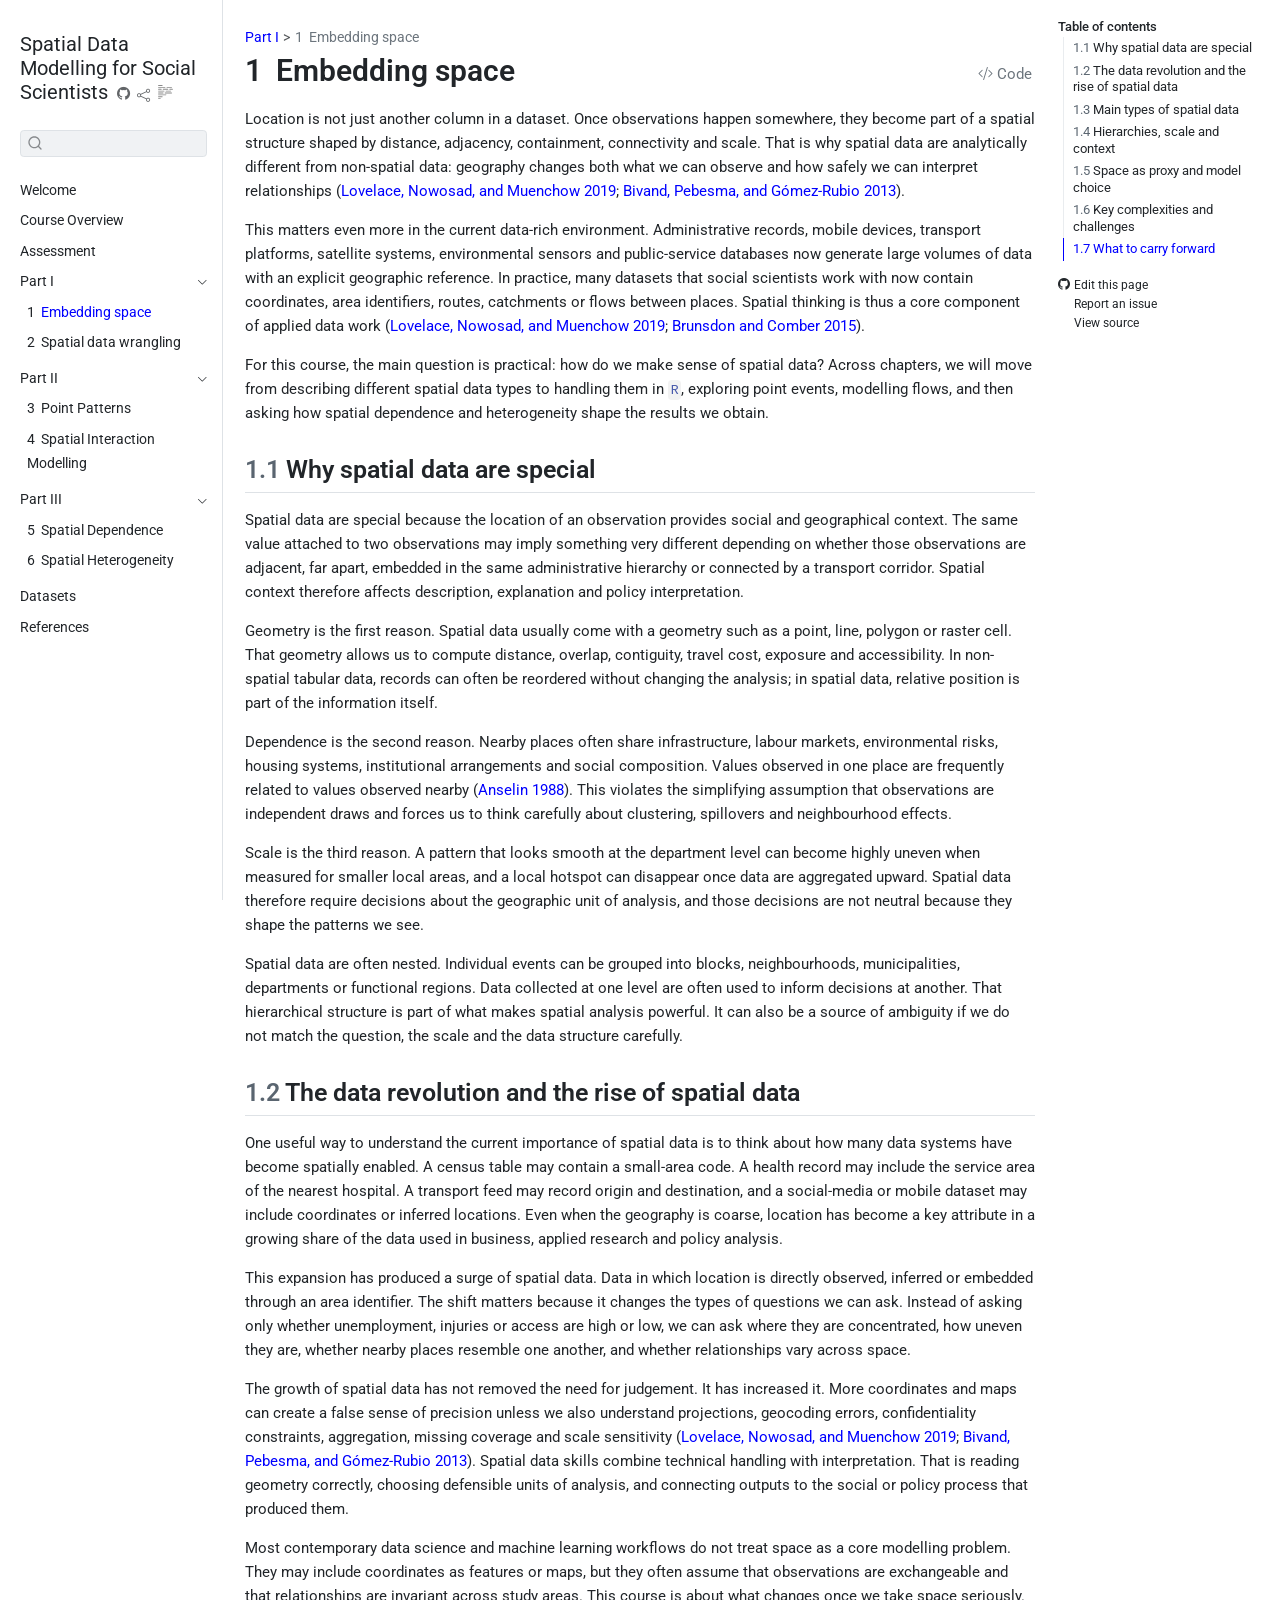
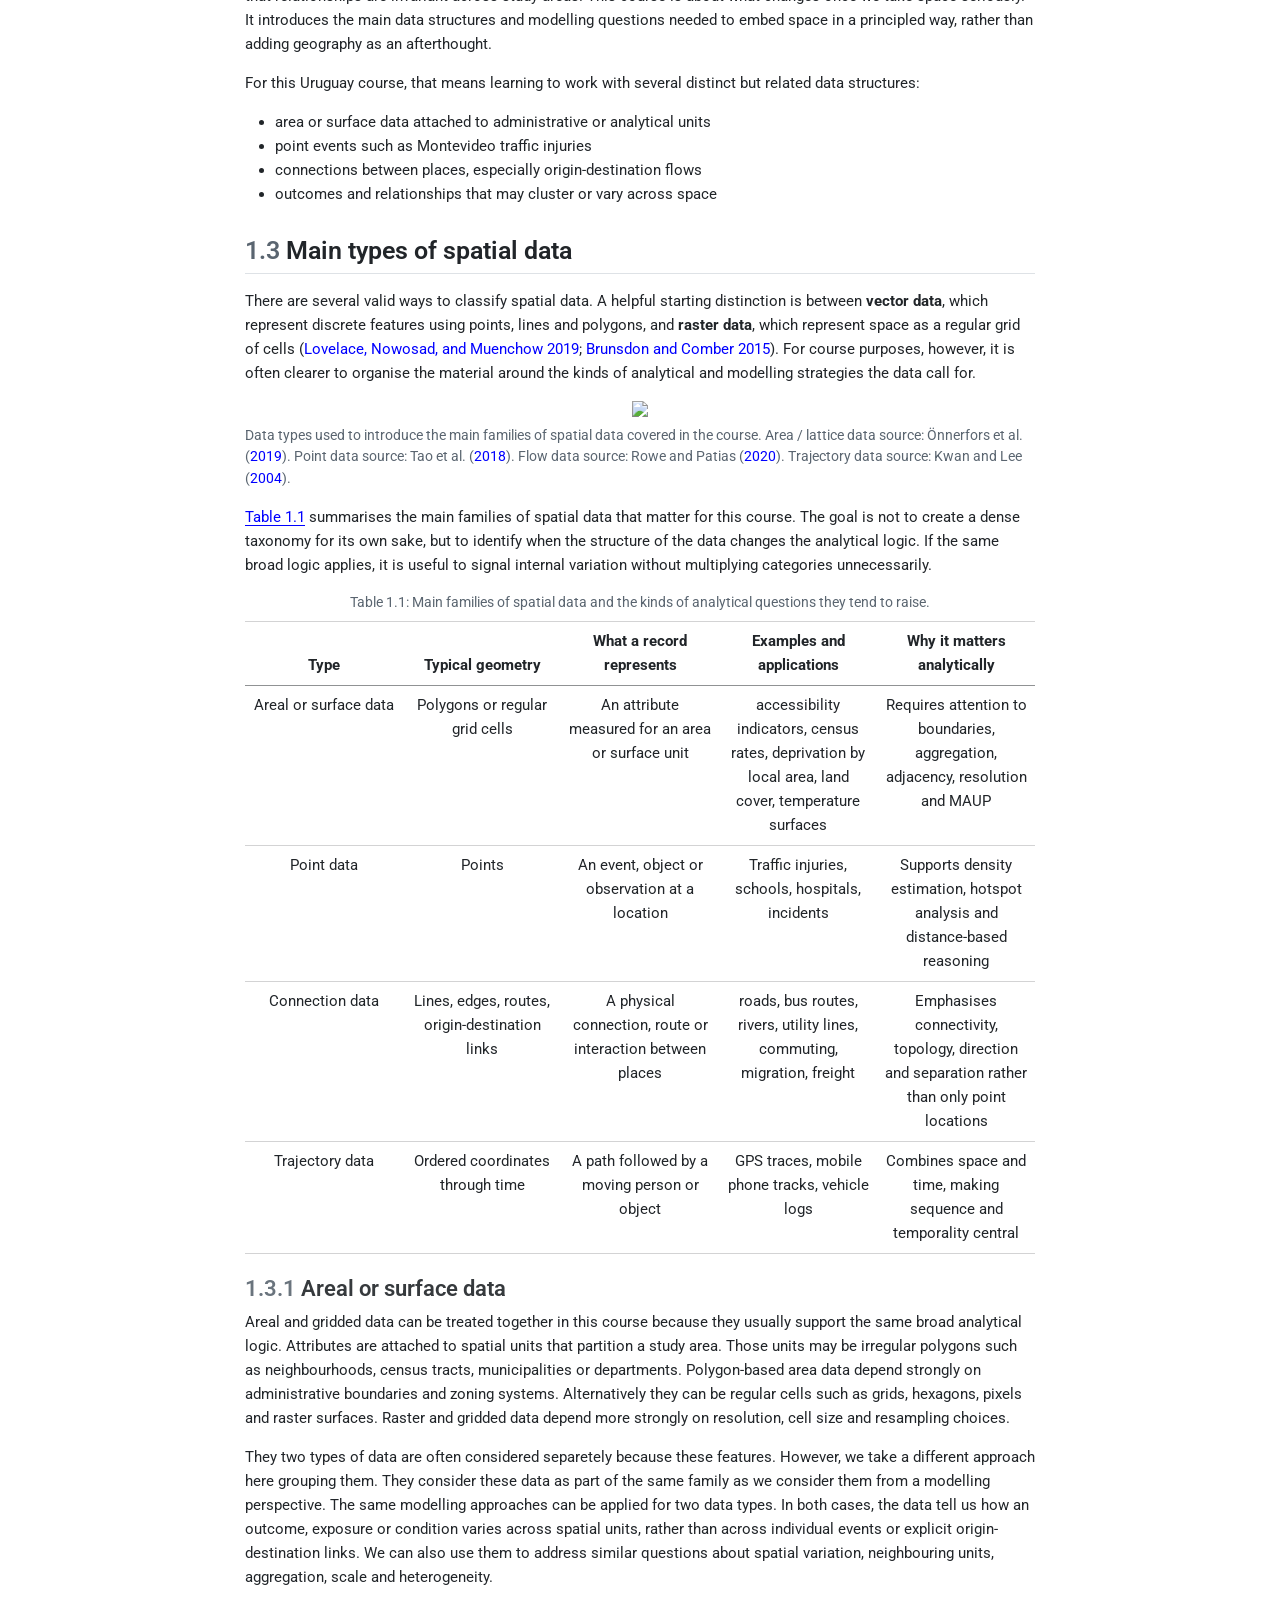
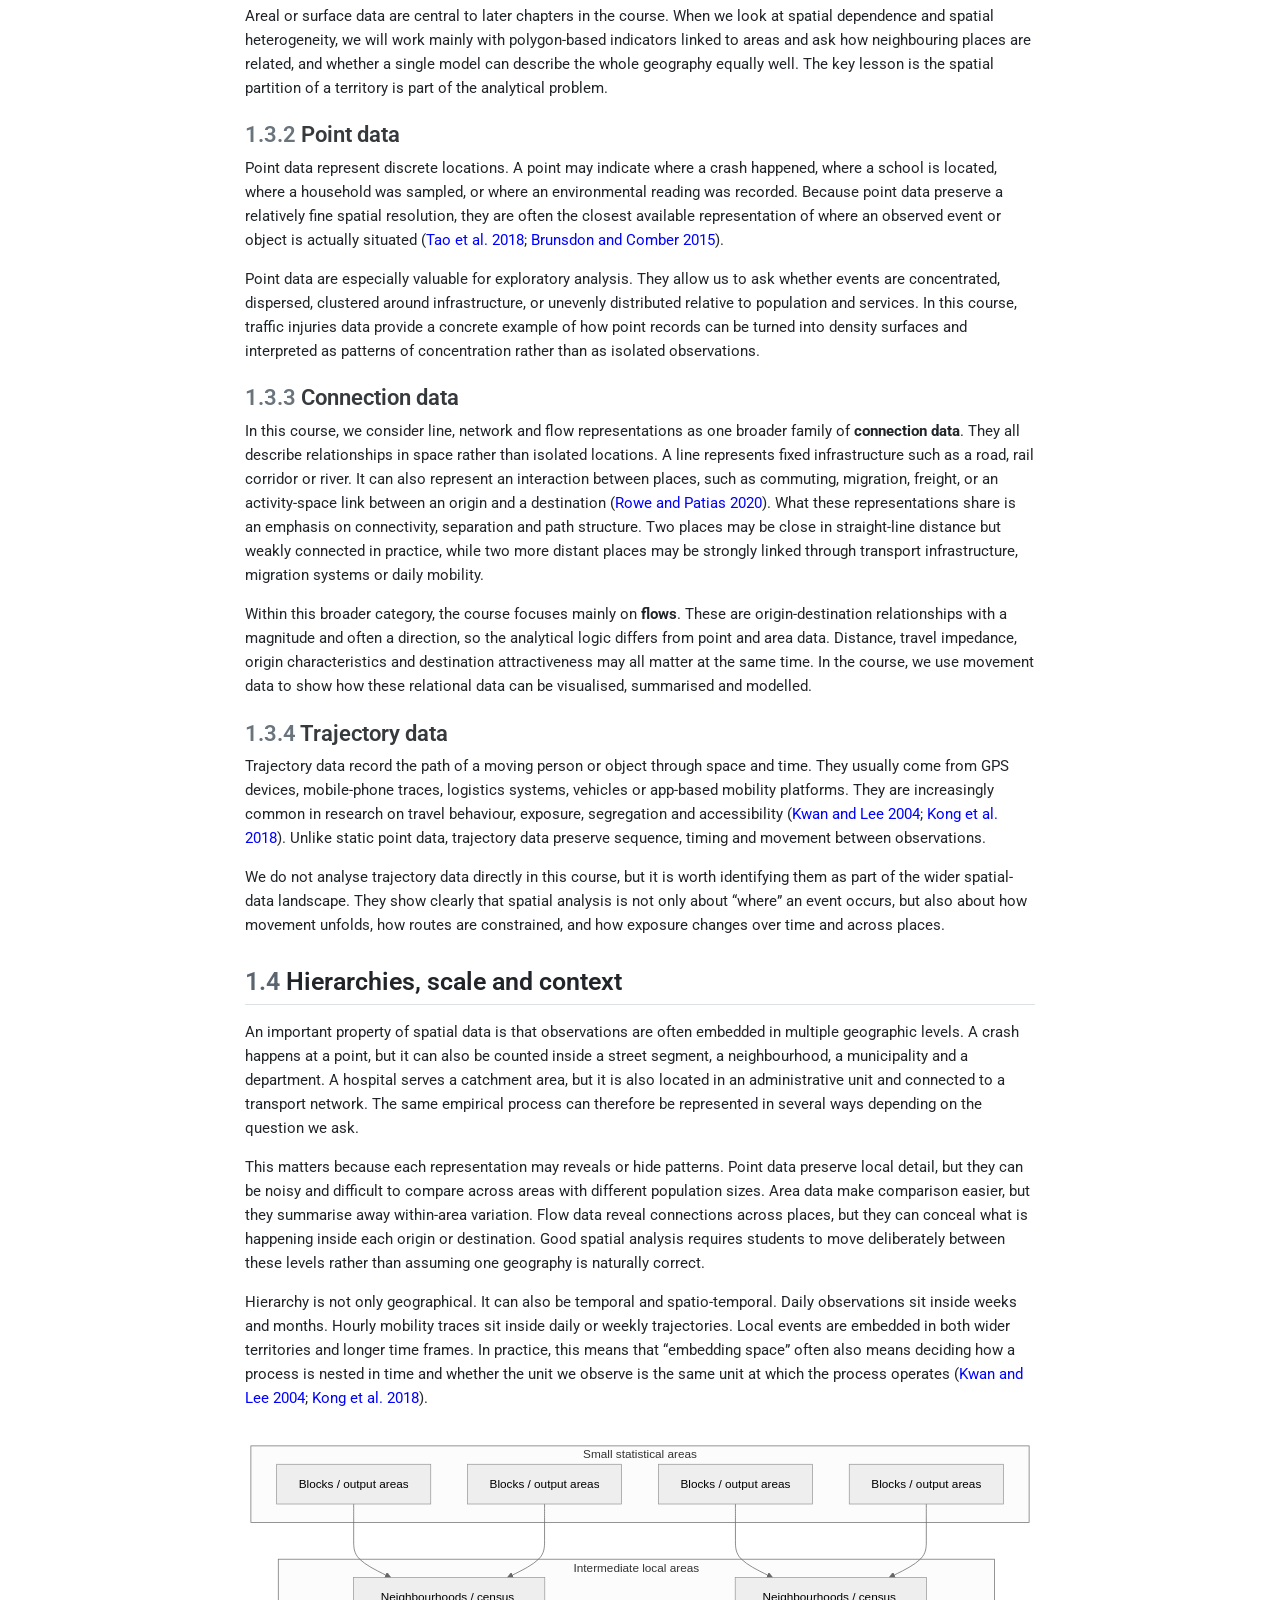
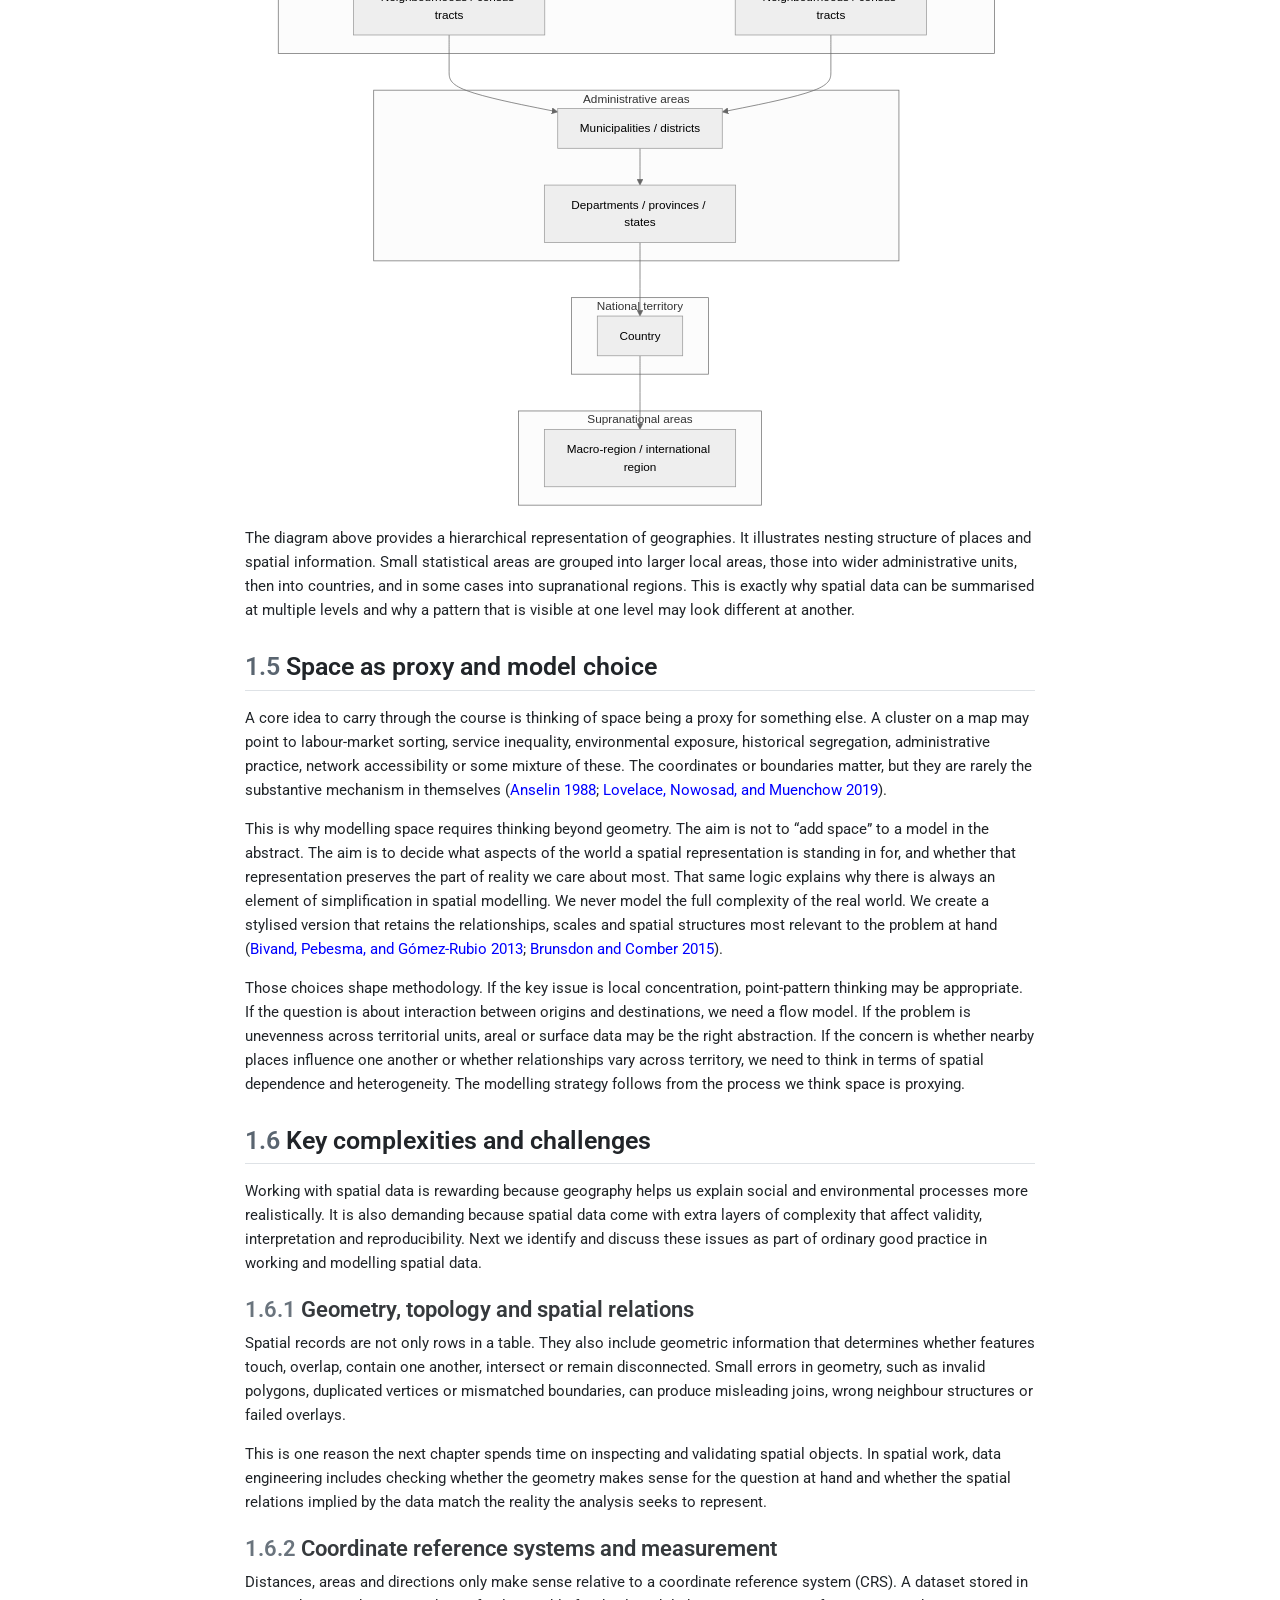
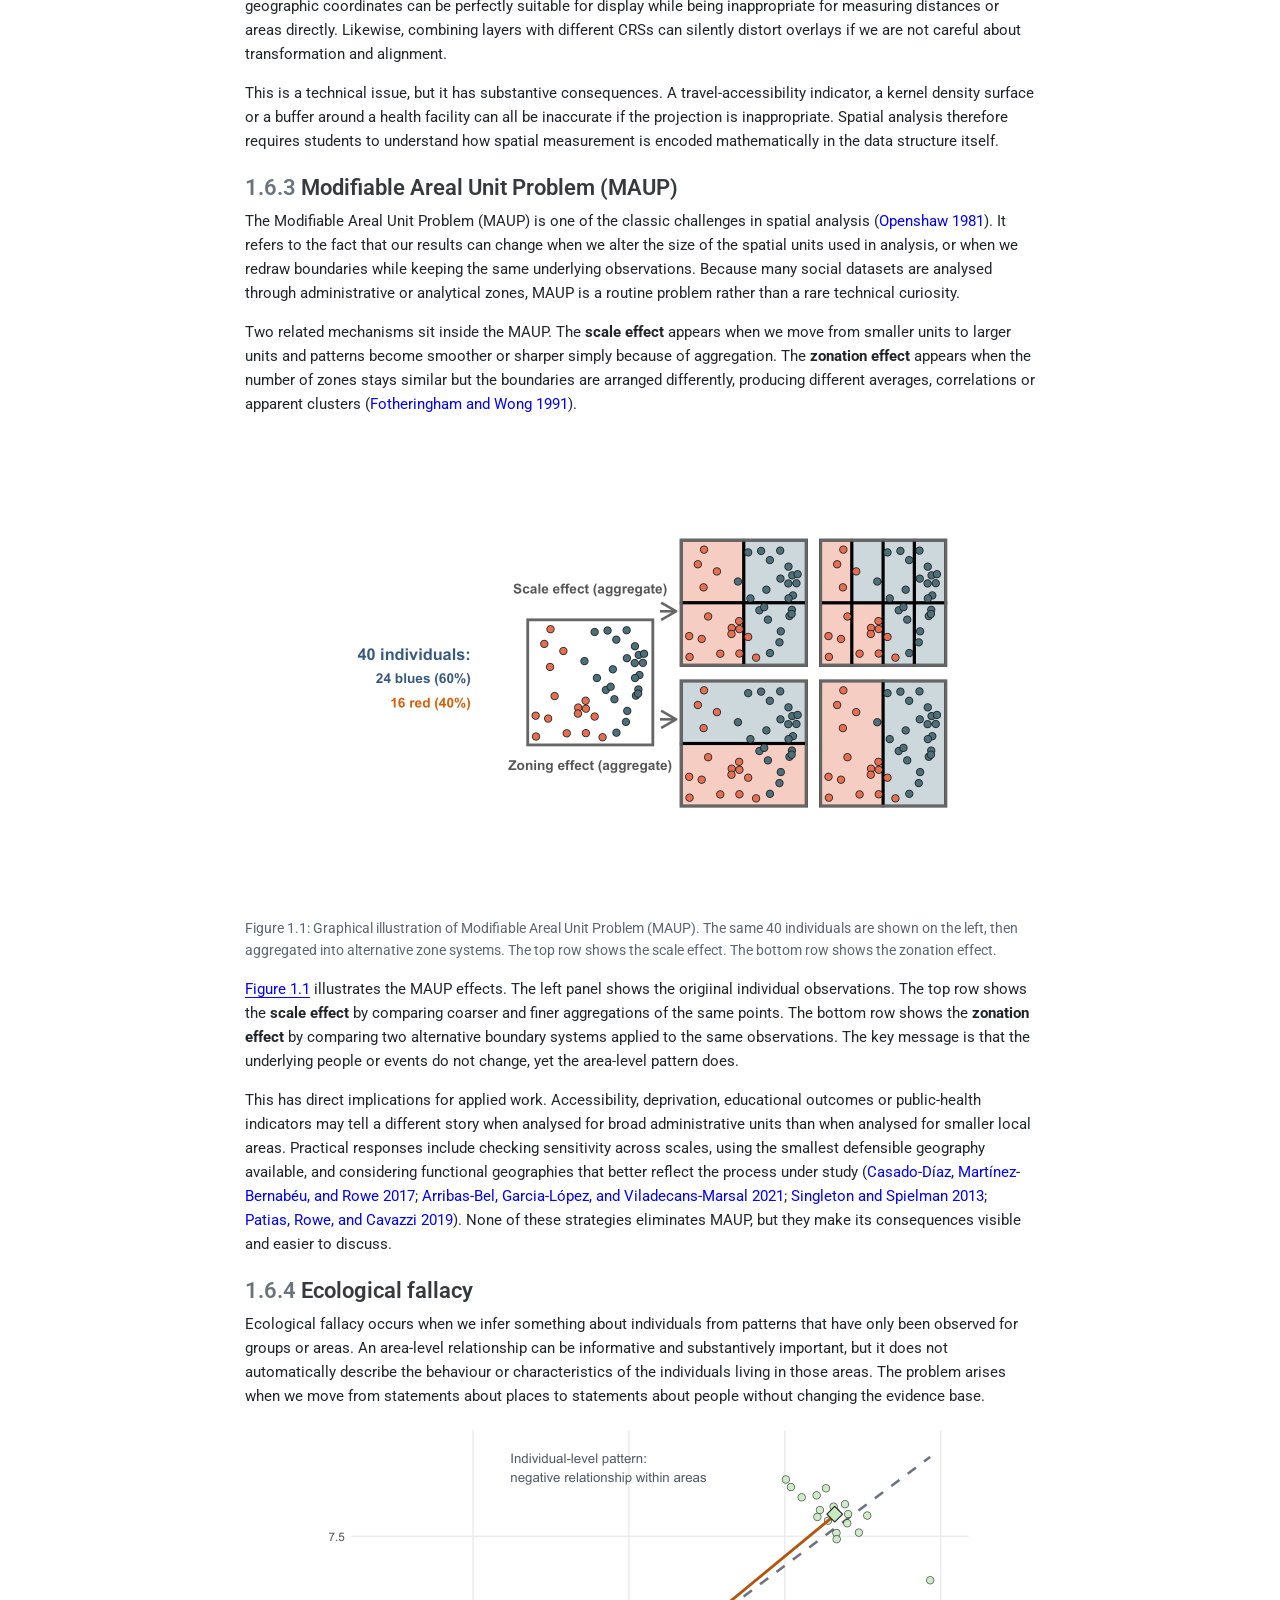
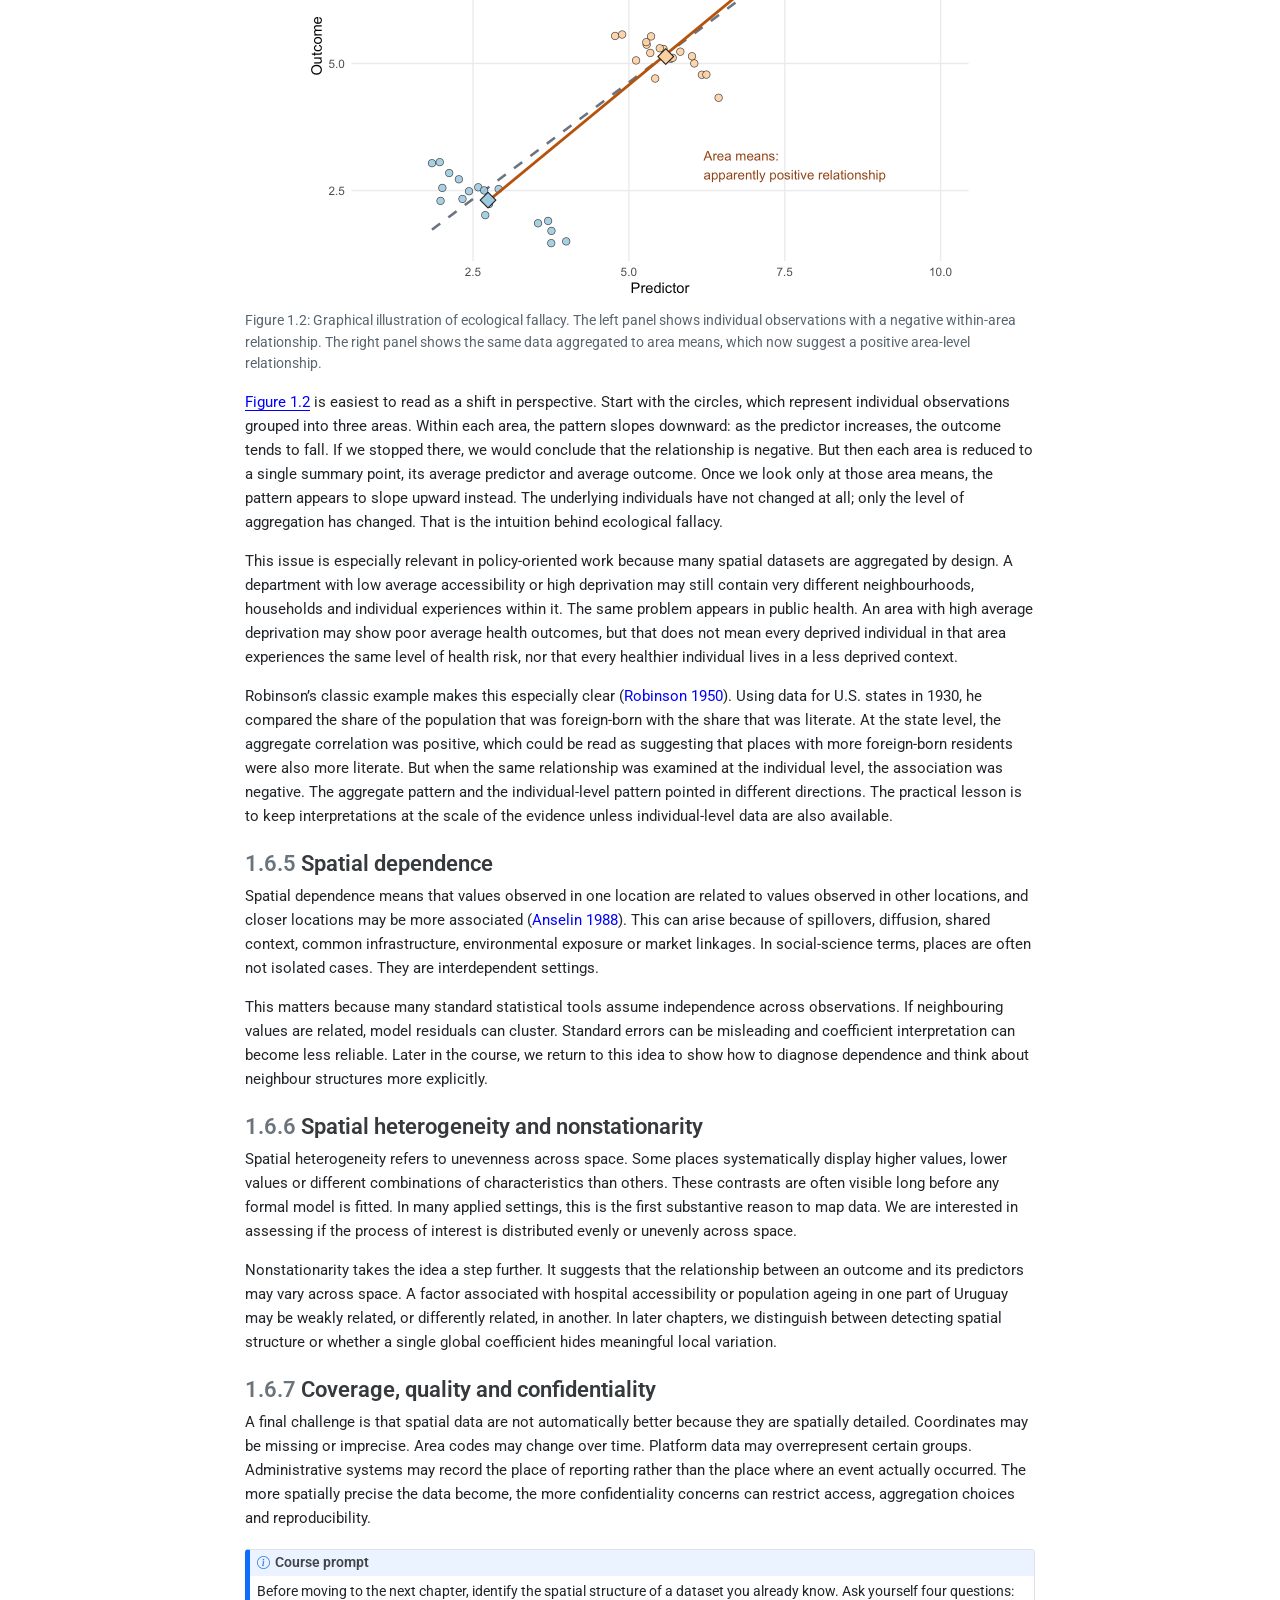
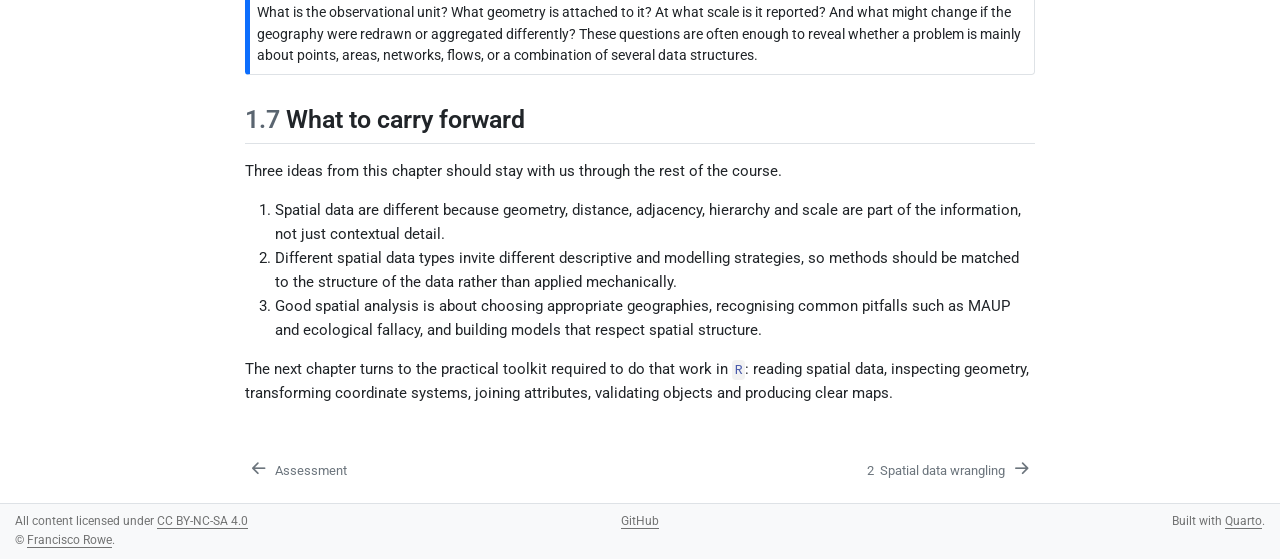
==== commit 3edcb904: "Split assessment into a separate course page" ====
--- a/docs/01-embedding-space.html
+++ b/docs/01-embedding-space.html
@@ -82,7 +82,7 @@
 <script src="site_libs/quarto-search/quarto-search.js"></script>
 <meta name="quarto:offset" content="./">
 <link href="./02-spatial-data-wrangling.html" rel="next">
-<link href="./course-overview.html" rel="prev">
+<link href="./assessment.html" rel="prev">
 <link href="./figs/cover/uruguay-course-logo.ico" rel="icon">
 <script src="site_libs/quarto-html/quarto.js" type="module"></script>
 <script src="site_libs/quarto-html/tabsets/tabsets.js" type="module"></script>
@@ -192,6 +192,12 @@
   <div class="sidebar-item-container"> 
   <a href="./course-overview.html" class="sidebar-item-text sidebar-link">
  <span class="menu-text">Course Overview</span></a>
+  </div>
+</li>
+        <li class="sidebar-item">
+  <div class="sidebar-item-container"> 
+  <a href="./assessment.html" class="sidebar-item-text sidebar-link">
+ <span class="menu-text">Assessment</span></a>
   </div>
 </li>
         <li class="sidebar-item sidebar-item-section">
@@ -1071,8 +1077,8 @@
     }
   });
   </script><nav class="page-navigation"><div class="nav-page nav-page-previous">
-      <a href="./course-overview.html" class="pagination-link" aria-label="Course Overview">
-        <i class="bi bi-arrow-left-short"></i> <span class="nav-page-text">Course Overview</span>
+      <a href="./assessment.html" class="pagination-link" aria-label="Assessment">
+        <i class="bi bi-arrow-left-short"></i> <span class="nav-page-text">Assessment</span>
       </a>          
   </div>
   <div class="nav-page nav-page-next">
--- a/docs/site_libs/quarto-diagram/mermaid.css
+++ b/docs/site_libs/quarto-diagram/mermaid.css
@@ -0,0 +1,13 @@
+.mermaidTooltip {
+  position: absolute;
+  text-align: center;
+  max-width: 200px;
+  padding: 2px;
+  font-family: "trebuchet ms", verdana, arial;
+  font-size: 12px;
+  background: #ffffde;
+  border: 1px solid #aaaa33;
+  border-radius: 2px;
+  pointer-events: none;
+  z-index: 1000;
+}
